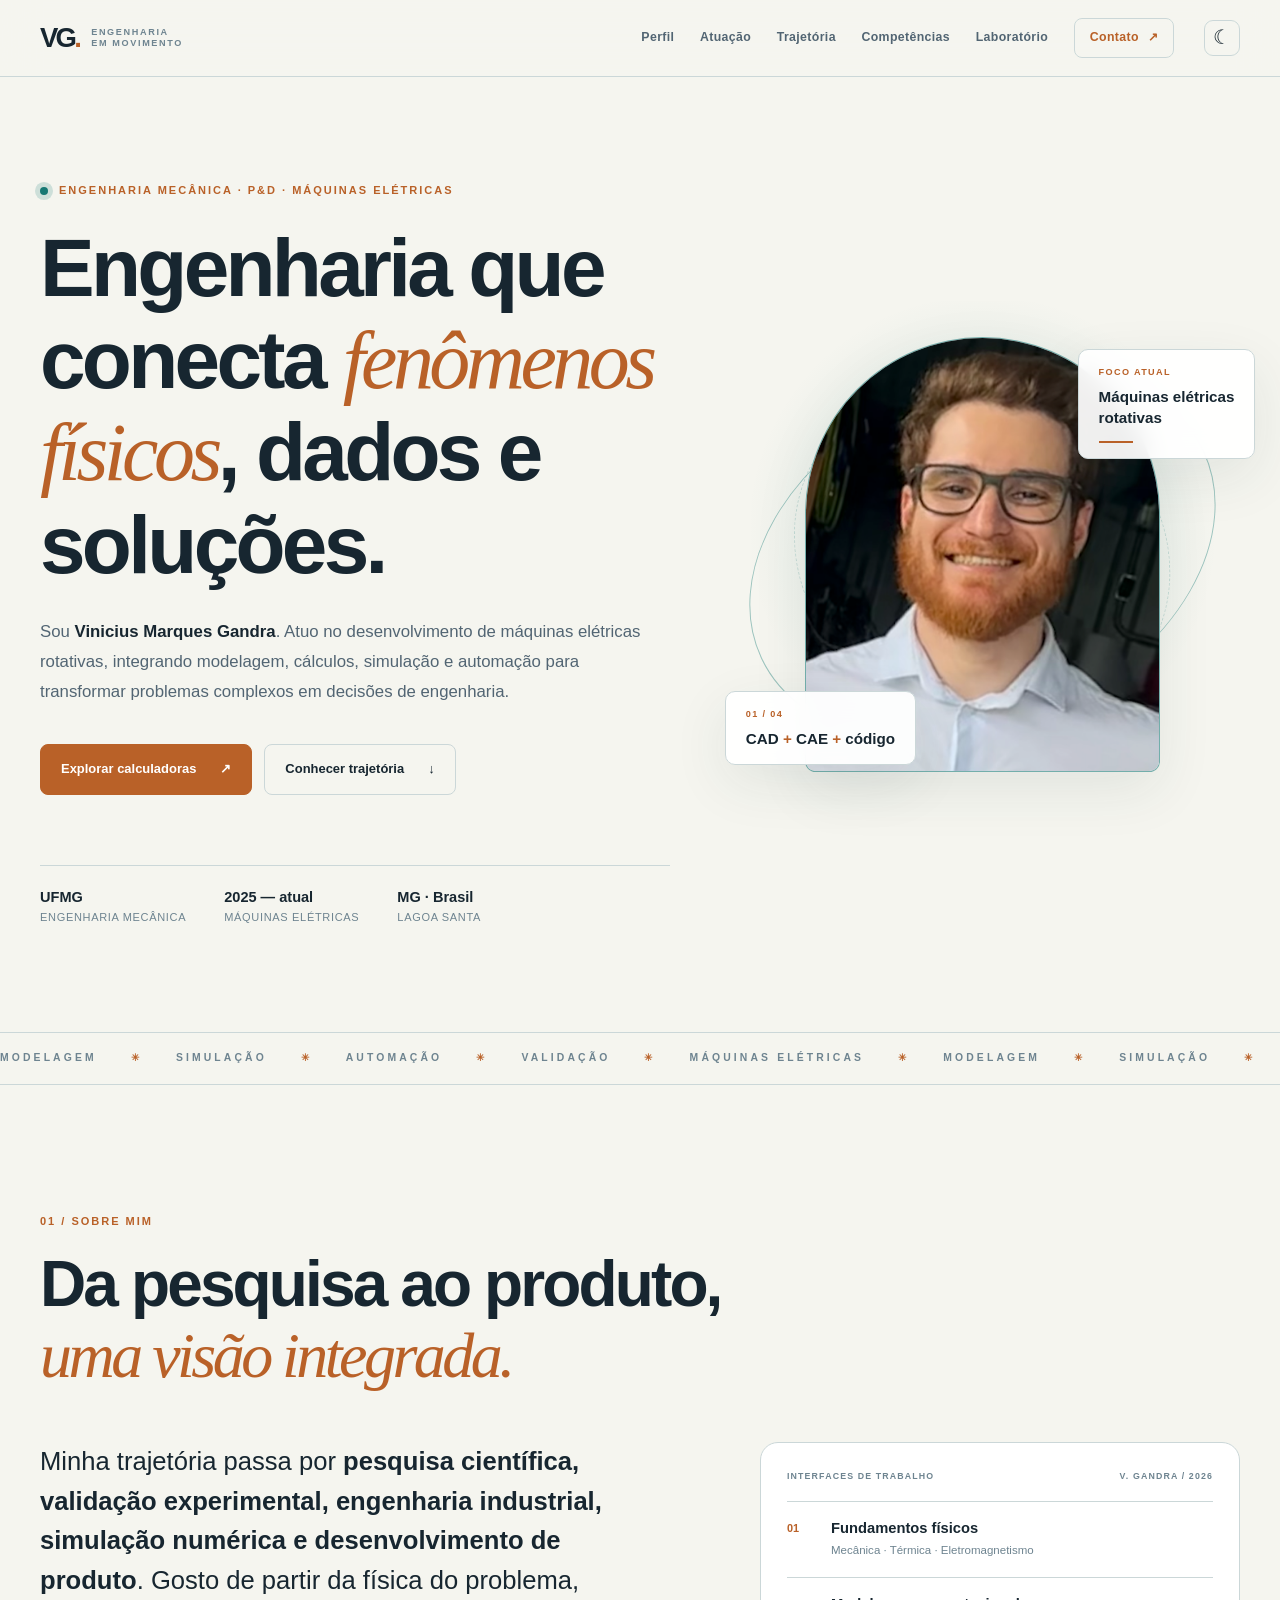
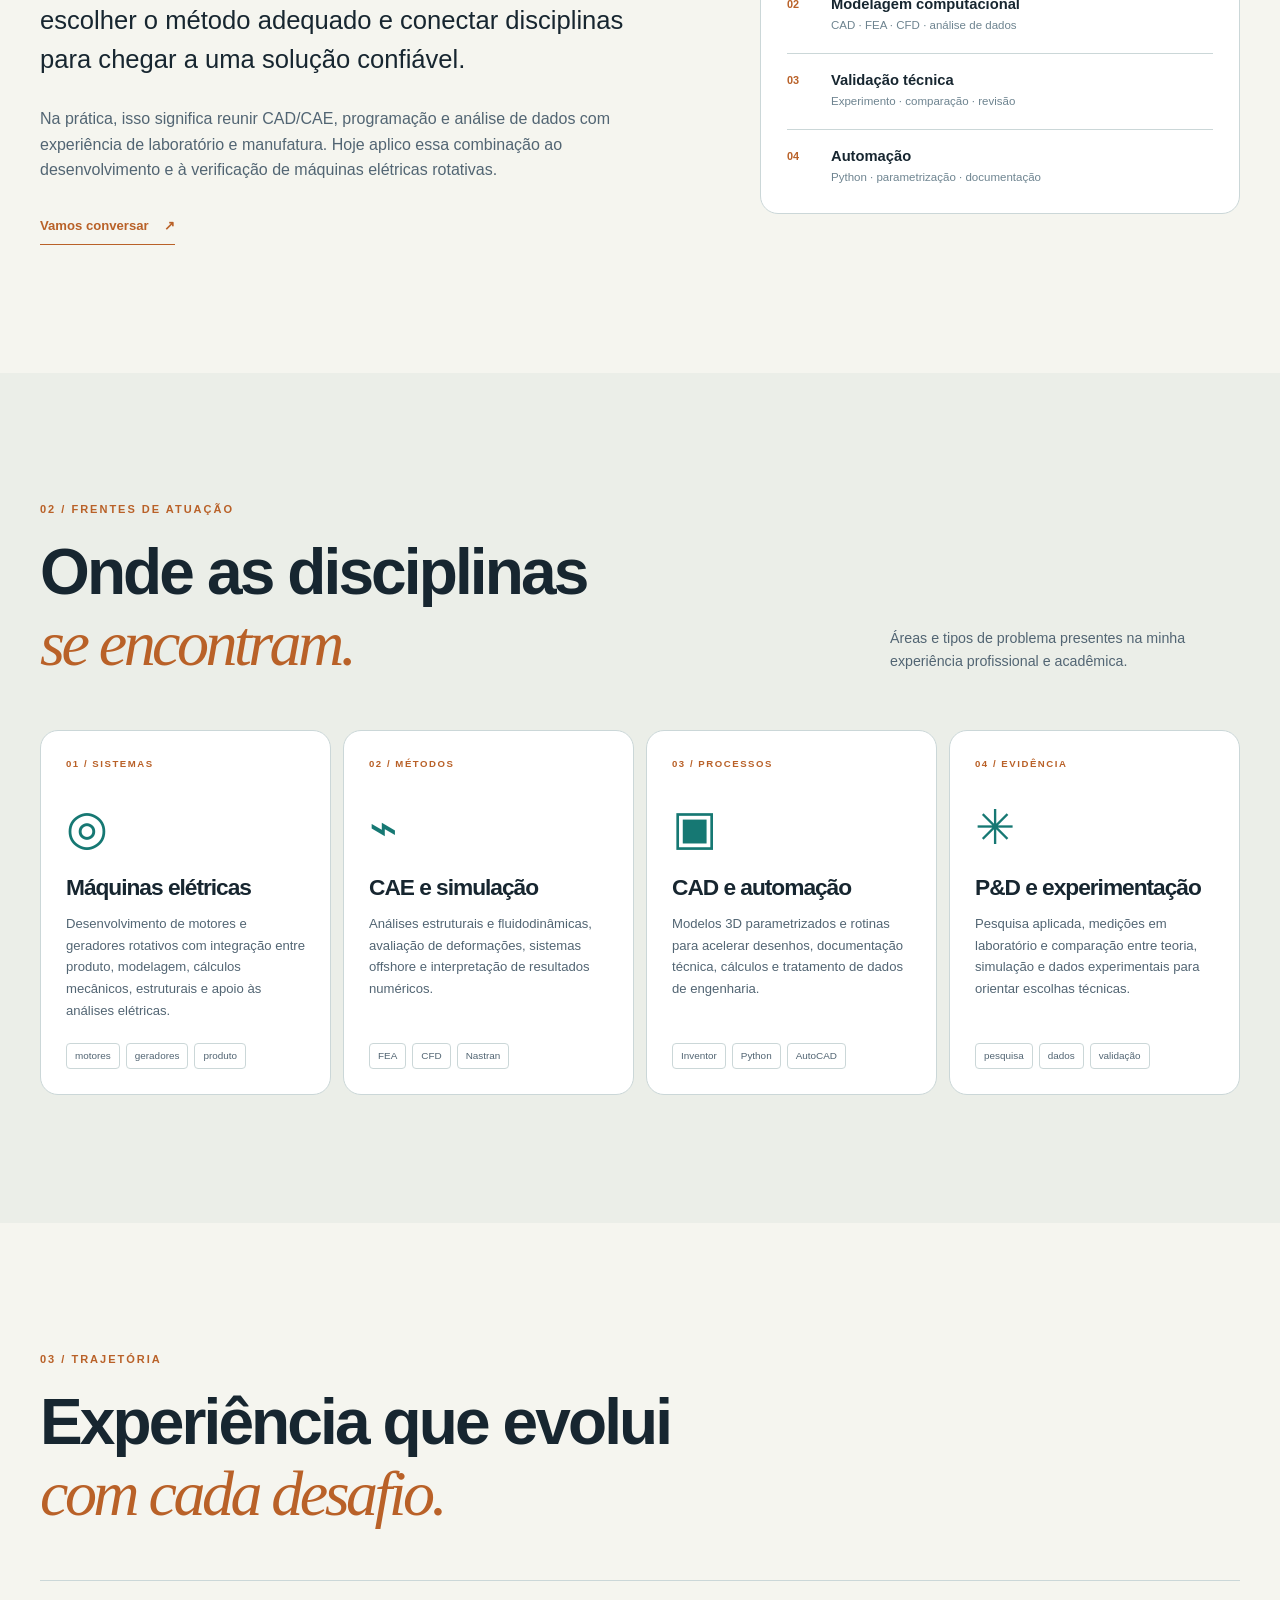
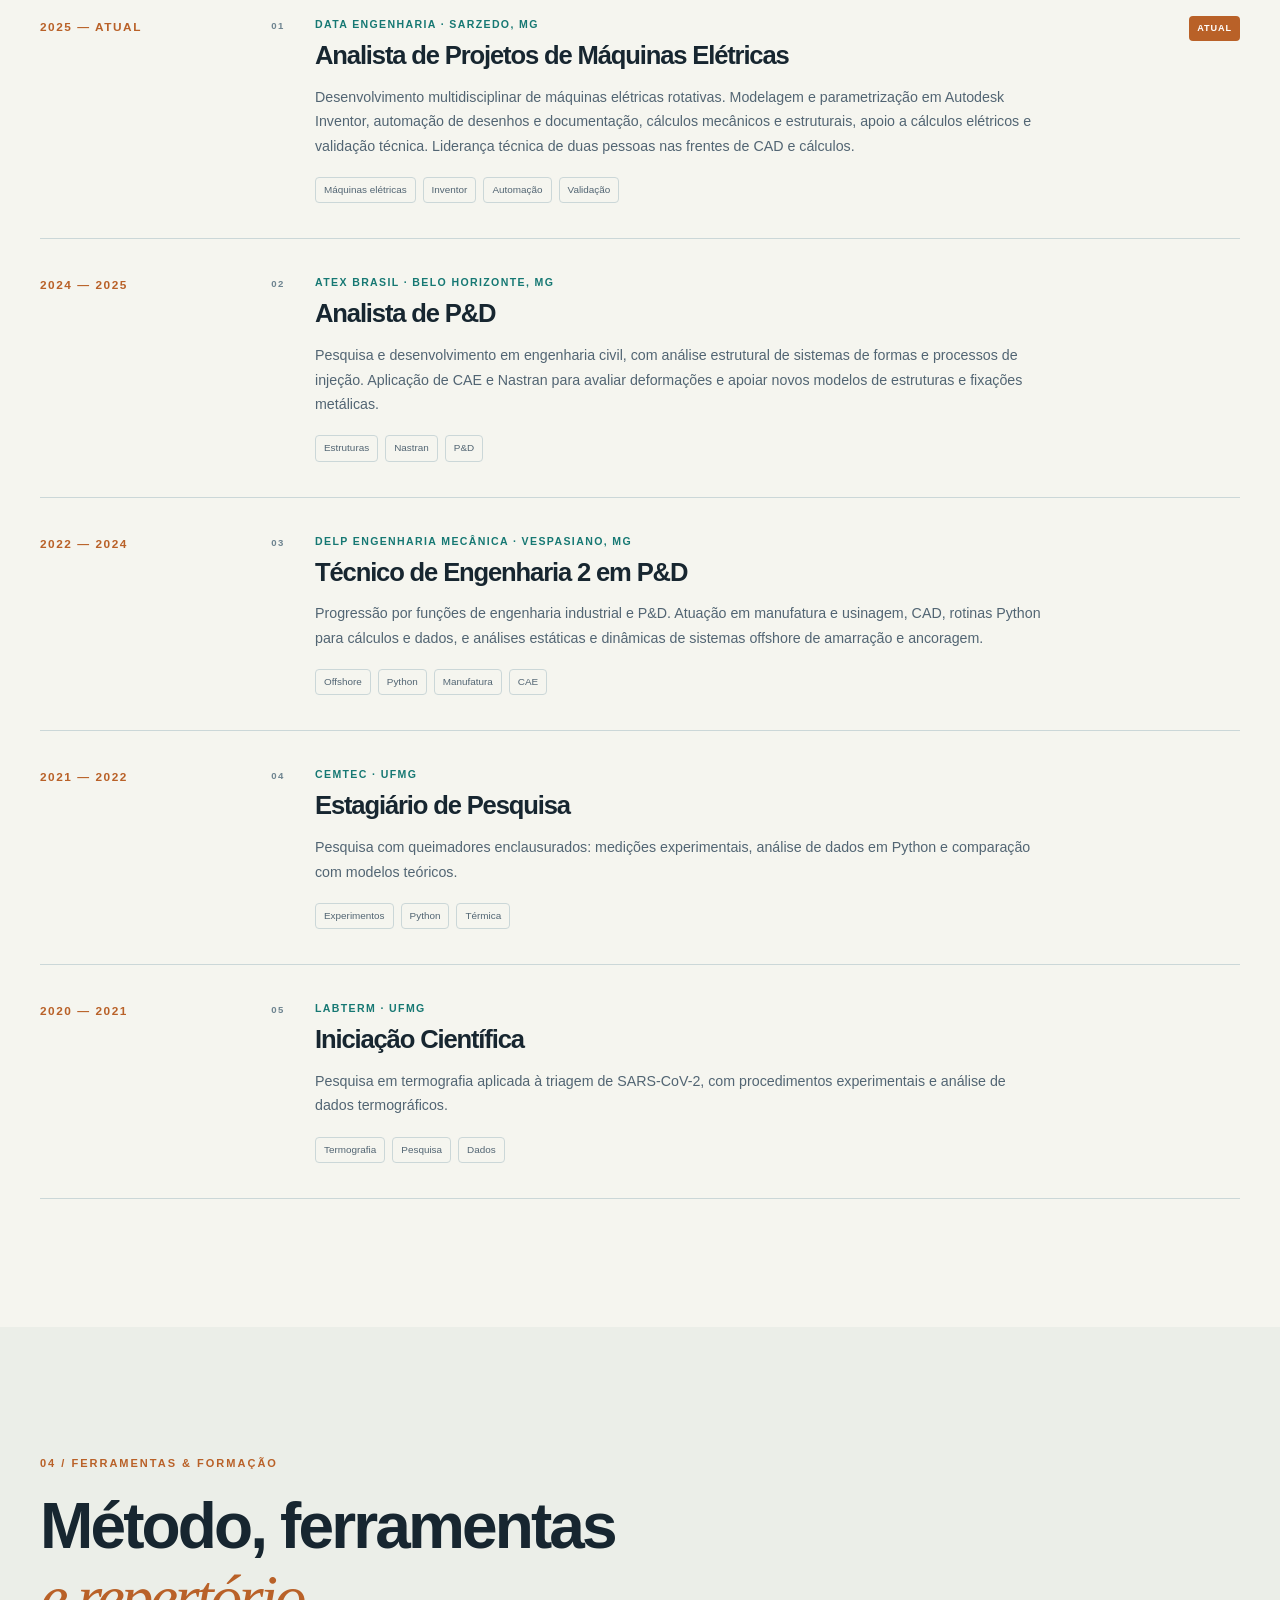
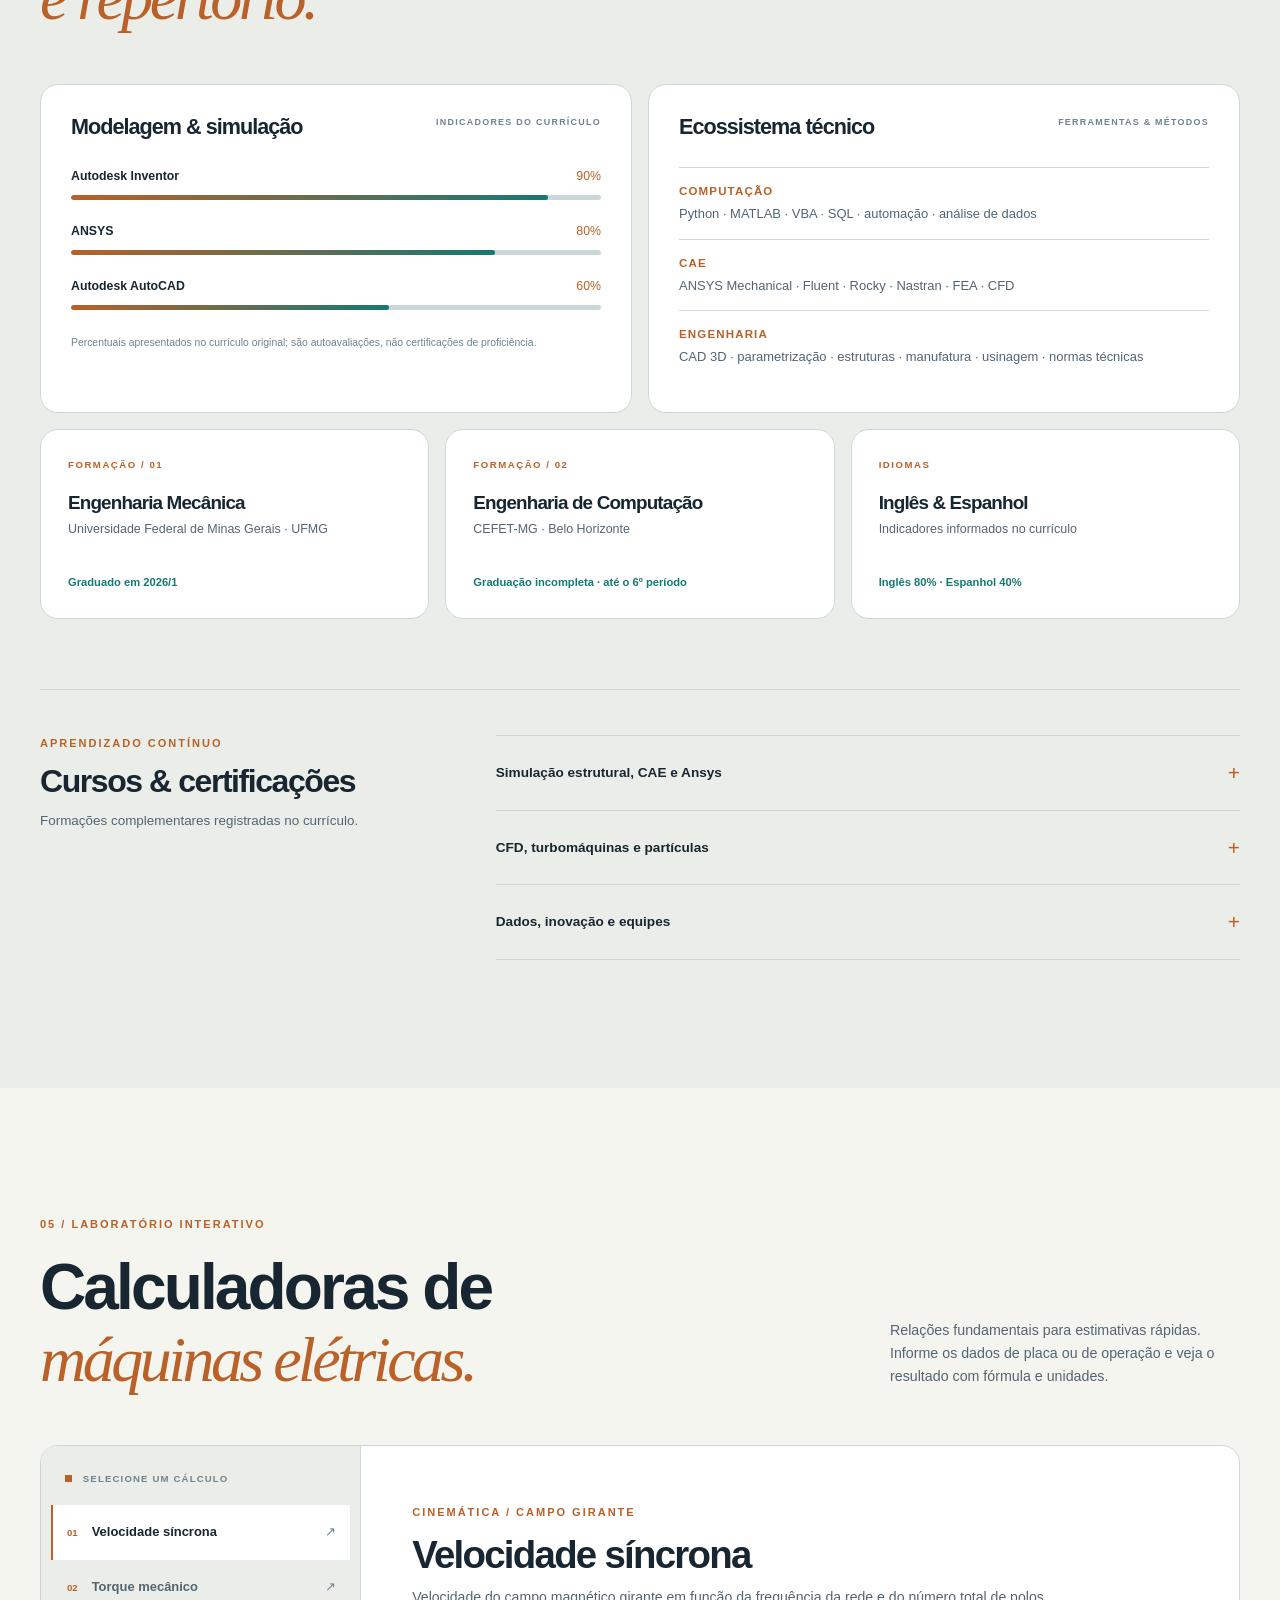
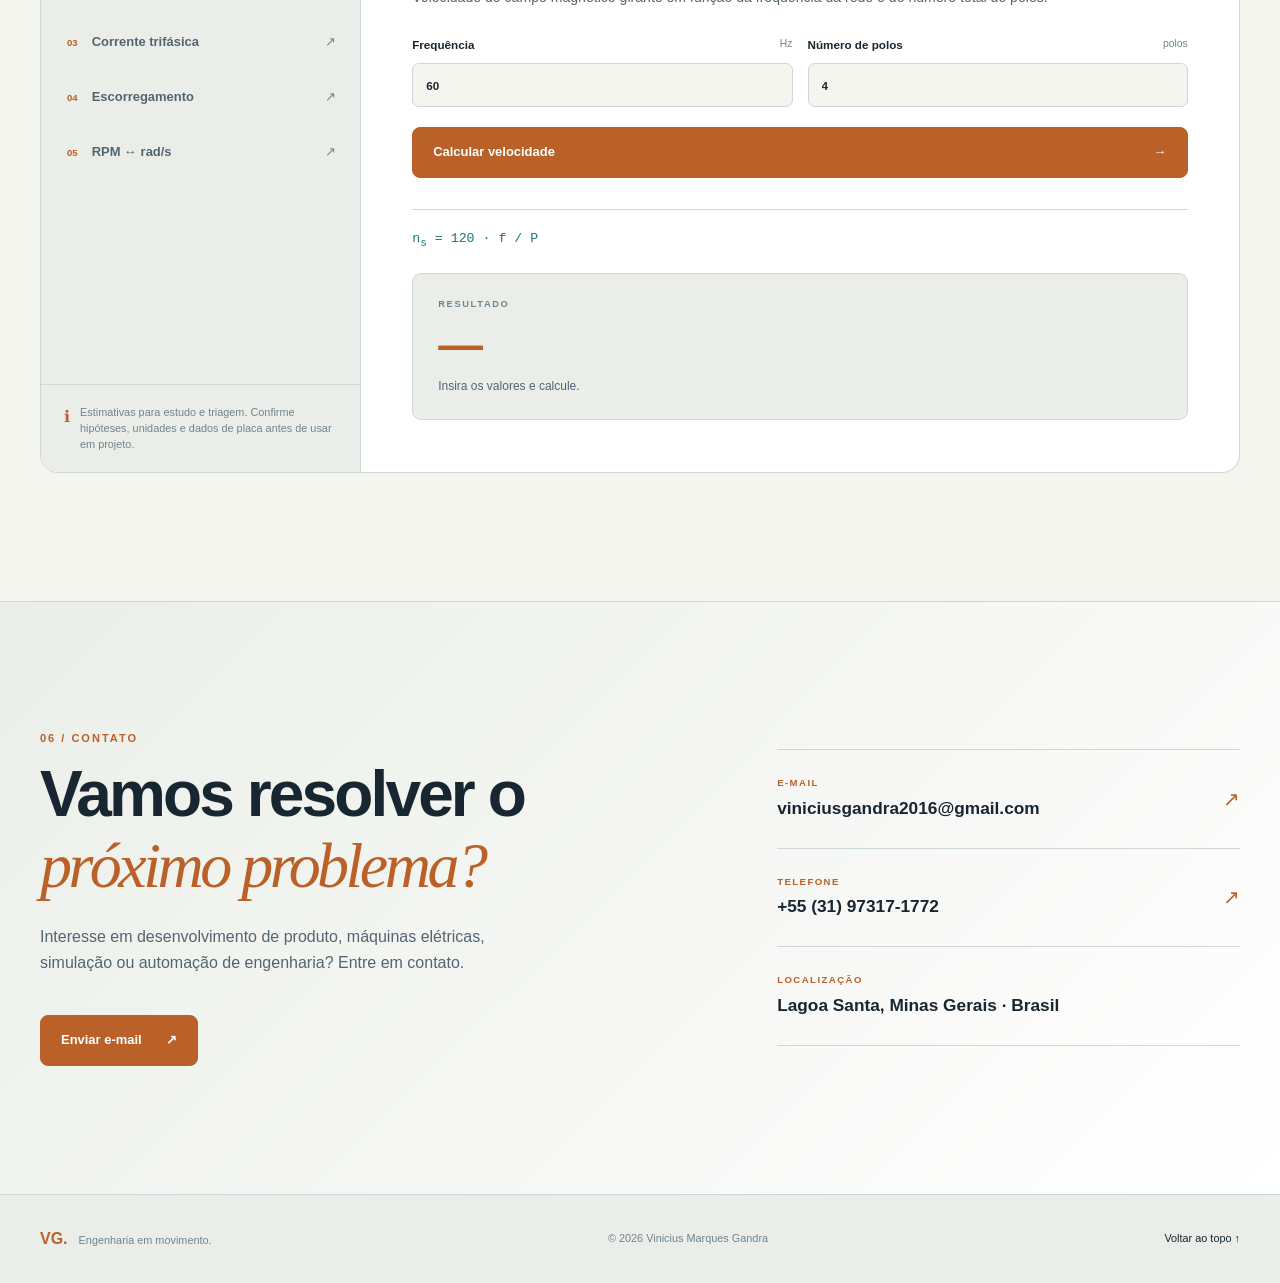
==== index.html @ 613f293b "Add files via upload" ====
<!doctype html>
<html lang="pt-BR" data-theme="dark">
<head>
  <meta charset="utf-8">
  <meta name="viewport" content="width=device-width, initial-scale=1">
  <meta name="theme-color" content="#0a1420">
  <meta name="description" content="Portfólio de Vinicius Marques Gandra: engenharia mecânica, máquinas elétricas, simulação, CAD e automação de engenharia.">
  <title>Vinicius Marques Gandra | Engenharia & Máquinas Elétricas</title>
  <link rel="icon" href="data:image/svg+xml,%3Csvg xmlns='http://www.w3.org/2000/svg' viewBox='0 0 64 64'%3E%3Crect width='64' height='64' rx='16' fill='%230a1420'/%3E%3Cpath d='M12 16 32 50 52 16' fill='none' stroke='%23f4ad63' stroke-width='6' stroke-linecap='round'/%3E%3C/svg%3E">
  <link rel="stylesheet" href="./style.css">
  <script src="./script.js" defer></script>
</head>
<body>
  <a class="skip-link" href="#conteudo">Pular para o conteúdo</a>
  <div class="top-progress" id="top-progress" aria-hidden="true"></div>
  <header class="site-header" id="inicio">
    <nav class="nav shell" aria-label="Navegação principal">
      <a class="brand" href="#inicio" aria-label="Vinicius Gandra, voltar ao início"><span class="brand-mark">VG<span>.</span></span><span class="brand-caption">ENGENHARIA<br>EM MOVIMENTO</span></a>
      <button class="menu-toggle icon-button" id="menu-toggle" type="button" aria-expanded="false" aria-controls="nav-links" aria-label="Abrir menu"><span></span><span></span><span></span></button>
      <div class="nav-links" id="nav-links">
        <a href="#perfil">Perfil</a><a href="#atuacao">Atuação</a><a href="#experiencia">Trajetória</a><a href="#competencias">Competências</a><a href="#laboratorio">Laboratório</a>
        <a class="nav-contact" href="#contato">Contato <span aria-hidden="true">↗</span></a>
      </div>
      <button class="theme-toggle icon-button" id="theme-toggle" type="button" aria-label="Ativar tema claro" title="Alternar tema"><span class="theme-icon" aria-hidden="true">☼</span></button>
    </nav>
  </header>

  <main id="conteudo">
    <section class="hero shell section-pad" aria-labelledby="hero-title">
      <div class="hero-copy reveal">
        <div class="eyebrow"><span class="signal"></span> ENGENHARIA MECÂNICA · P&D · MÁQUINAS ELÉTRICAS</div>
        <h1 id="hero-title">Engenharia que conecta <em>fenômenos físicos</em>, dados e soluções.</h1>
        <p class="hero-lead">Sou <strong>Vinicius Marques Gandra</strong>. Atuo no desenvolvimento de máquinas elétricas rotativas, integrando modelagem, cálculos, simulação e automação para transformar problemas complexos em decisões de engenharia.</p>
        <div class="hero-actions"><a class="button button-primary" href="#laboratorio">Explorar calculadoras <span aria-hidden="true">↗</span></a><a class="button button-ghost" href="#experiencia">Conhecer trajetória <span aria-hidden="true">↓</span></a></div>
        <div class="hero-facts" aria-label="Informações principais"><span><strong>UFMG</strong>Engenharia Mecânica</span><span><strong>2025 — atual</strong>Máquinas elétricas</span><span><strong>MG · Brasil</strong>Lagoa Santa</span></div>
      </div>
      <div class="hero-visual reveal">
        <div class="orbit orbit-one"></div><div class="orbit orbit-two"></div>
        <div class="portrait-frame"><img src="./assets/gandra.png" alt="Retrato de Vinicius Marques Gandra" width="984" height="1060" fetchpriority="high"></div>
        <div class="hero-card hero-card-top"><span class="mini-label">FOCO ATUAL</span><strong>Máquinas elétricas<br>rotativas</strong><span class="mini-line"></span></div>
        <div class="hero-card hero-card-bottom"><span class="card-code">01 / 04</span><strong>CAD <span>+</span> CAE <span>+</span> código</strong></div>
      </div>
    </section>

    <div class="marquee-band" aria-hidden="true"><div>MODELAGEM <span>✳</span> SIMULAÇÃO <span>✳</span> AUTOMAÇÃO <span>✳</span> VALIDAÇÃO <span>✳</span> MÁQUINAS ELÉTRICAS <span>✳</span> MODELAGEM <span>✳</span> SIMULAÇÃO <span>✳</span> AUTOMAÇÃO <span>✳</span></div></div>

    <section class="section shell section-pad" id="perfil" aria-labelledby="perfil-title">
      <div class="section-heading reveal"><p class="kicker">01 / SOBRE MIM</p><h2 id="perfil-title">Da pesquisa ao produto,<br><em>uma visão integrada.</em></h2></div>
      <div class="profile-grid">
        <div class="profile-main reveal"><p class="large-copy">Minha trajetória passa por <strong>pesquisa científica, validação experimental, engenharia industrial, simulação numérica e desenvolvimento de produto</strong>. Gosto de partir da física do problema, escolher o método adequado e conectar disciplinas para chegar a uma solução confiável.</p><p>Na prática, isso significa reunir CAD/CAE, programação e análise de dados com experiência de laboratório e manufatura. Hoje aplico essa combinação ao desenvolvimento e à verificação de máquinas elétricas rotativas.</p><a class="text-link" href="#contato">Vamos conversar <span aria-hidden="true">↗</span></a></div>
        <aside class="profile-aside reveal" aria-label="Eixos de atuação"><div class="aside-top"><span>INTERFACES DE TRABALHO</span><span>V. GANDRA / 2026</span></div><div class="axis-list"><div><span>01</span><strong>Fundamentos físicos</strong><small>Mecânica · Térmica · Eletromagnetismo</small></div><div><span>02</span><strong>Modelagem computacional</strong><small>CAD · FEA · CFD · análise de dados</small></div><div><span>03</span><strong>Validação técnica</strong><small>Experimento · comparação · revisão</small></div><div><span>04</span><strong>Automação</strong><small>Python · parametrização · documentação</small></div></div></aside>
      </div>
    </section>

    <section class="section section-alt section-pad" id="atuacao" aria-labelledby="atuacao-title"><div class="shell">
      <div class="section-heading row-heading reveal"><div><p class="kicker">02 / FRENTES DE ATUAÇÃO</p><h2 id="atuacao-title">Onde as disciplinas<br><em>se encontram.</em></h2></div><p>Áreas e tipos de problema presentes na minha experiência profissional e acadêmica.</p></div>
      <div class="area-grid">
        <article class="area-card reveal"><span class="area-index">01 / SISTEMAS</span><div class="area-symbol" aria-hidden="true">◎</div><h3>Máquinas elétricas</h3><p>Desenvolvimento de motores e geradores rotativos com integração entre produto, modelagem, cálculos mecânicos, estruturais e apoio às análises elétricas.</p><div class="tag-row"><span>motores</span><span>geradores</span><span>produto</span></div></article>
        <article class="area-card reveal"><span class="area-index">02 / MÉTODOS</span><div class="area-symbol" aria-hidden="true">⌁</div><h3>CAE e simulação</h3><p>Análises estruturais e fluidodinâmicas, avaliação de deformações, sistemas offshore e interpretação de resultados numéricos.</p><div class="tag-row"><span>FEA</span><span>CFD</span><span>Nastran</span></div></article>
        <article class="area-card reveal"><span class="area-index">03 / PROCESSOS</span><div class="area-symbol" aria-hidden="true">▣</div><h3>CAD e automação</h3><p>Modelos 3D parametrizados e rotinas para acelerar desenhos, documentação técnica, cálculos e tratamento de dados de engenharia.</p><div class="tag-row"><span>Inventor</span><span>Python</span><span>AutoCAD</span></div></article>
        <article class="area-card reveal"><span class="area-index">04 / EVIDÊNCIA</span><div class="area-symbol" aria-hidden="true">✳</div><h3>P&D e experimentação</h3><p>Pesquisa aplicada, medições em laboratório e comparação entre teoria, simulação e dados experimentais para orientar escolhas técnicas.</p><div class="tag-row"><span>pesquisa</span><span>dados</span><span>validação</span></div></article>
      </div>
    </div></section>

    <section class="section shell section-pad" id="experiencia" aria-labelledby="experiencia-title">
      <div class="section-heading reveal"><p class="kicker">03 / TRAJETÓRIA</p><h2 id="experiencia-title">Experiência que evolui<br><em>com cada desafio.</em></h2></div>
      <div class="timeline">
        <article class="timeline-item reveal"><div class="timeline-date">2025 — ATUAL<span>01</span></div><div class="timeline-content"><div class="timeline-top"><div><p class="company">DATA ENGENHARIA · SARZEDO, MG</p><h3>Analista de Projetos de Máquinas Elétricas</h3></div><span class="current-badge">ATUAL</span></div><p>Desenvolvimento multidisciplinar de máquinas elétricas rotativas. Modelagem e parametrização em Autodesk Inventor, automação de desenhos e documentação, cálculos mecânicos e estruturais, apoio a cálculos elétricos e validação técnica. Liderança técnica de duas pessoas nas frentes de CAD e cálculos.</p><div class="timeline-tags"><span>Máquinas elétricas</span><span>Inventor</span><span>Automação</span><span>Validação</span></div></div></article>
        <article class="timeline-item reveal"><div class="timeline-date">2024 — 2025<span>02</span></div><div class="timeline-content"><p class="company">ATEX BRASIL · BELO HORIZONTE, MG</p><h3>Analista de P&D</h3><p>Pesquisa e desenvolvimento em engenharia civil, com análise estrutural de sistemas de formas e processos de injeção. Aplicação de CAE e Nastran para avaliar deformações e apoiar novos modelos de estruturas e fixações metálicas.</p><div class="timeline-tags"><span>Estruturas</span><span>Nastran</span><span>P&D</span></div></div></article>
        <article class="timeline-item reveal"><div class="timeline-date">2022 — 2024<span>03</span></div><div class="timeline-content"><p class="company">DELP ENGENHARIA MECÂNICA · VESPASIANO, MG</p><h3>Técnico de Engenharia 2 em P&D</h3><p>Progressão por funções de engenharia industrial e P&D. Atuação em manufatura e usinagem, CAD, rotinas Python para cálculos e dados, e análises estáticas e dinâmicas de sistemas offshore de amarração e ancoragem.</p><div class="timeline-tags"><span>Offshore</span><span>Python</span><span>Manufatura</span><span>CAE</span></div></div></article>
        <article class="timeline-item reveal"><div class="timeline-date">2021 — 2022<span>04</span></div><div class="timeline-content"><p class="company">CEMTEC · UFMG</p><h3>Estagiário de Pesquisa</h3><p>Pesquisa com queimadores enclausurados: medições experimentais, análise de dados em Python e comparação com modelos teóricos.</p><div class="timeline-tags"><span>Experimentos</span><span>Python</span><span>Térmica</span></div></div></article>
        <article class="timeline-item reveal"><div class="timeline-date">2020 — 2021<span>05</span></div><div class="timeline-content"><p class="company">LABTERM · UFMG</p><h3>Iniciação Científica</h3><p>Pesquisa em termografia aplicada à triagem de SARS-CoV-2, com procedimentos experimentais e análise de dados termográficos.</p><div class="timeline-tags"><span>Termografia</span><span>Pesquisa</span><span>Dados</span></div></div></article>
      </div>
    </section>

    <section class="section section-alt section-pad" id="competencias" aria-labelledby="competencias-title"><div class="shell">
      <div class="section-heading reveal"><p class="kicker">04 / FERRAMENTAS & FORMAÇÃO</p><h2 id="competencias-title">Método, ferramentas<br><em>e repertório.</em></h2></div>
      <div class="skills-layout">
        <div class="skills-panel reveal"><div class="panel-head"><h3>Modelagem & simulação</h3><span>INDICADORES DO CURRÍCULO</span></div><div class="skill-meter"><div><strong>Autodesk Inventor</strong><span>90%</span></div><div class="meter"><i style="--level:90%"></i></div></div><div class="skill-meter"><div><strong>ANSYS</strong><span>80%</span></div><div class="meter"><i style="--level:80%"></i></div></div><div class="skill-meter"><div><strong>Autodesk AutoCAD</strong><span>60%</span></div><div class="meter"><i style="--level:60%"></i></div></div><p class="meter-note">Percentuais apresentados no currículo original; são autoavaliações, não certificações de proficiência.</p></div>
        <div class="stack-panel reveal"><div class="panel-head"><h3>Ecossistema técnico</h3><span>FERRAMENTAS & MÉTODOS</span></div><div class="stack-groups"><div><h4>Computação</h4><p>Python · MATLAB · VBA · SQL · automação · análise de dados</p></div><div><h4>CAE</h4><p>ANSYS Mechanical · Fluent · Rocky · Nastran · FEA · CFD</p></div><div><h4>Engenharia</h4><p>CAD 3D · parametrização · estruturas · manufatura · usinagem · normas técnicas</p></div></div></div>
      </div>
      <div class="education-grid">
        <article class="info-card reveal"><span class="card-label">FORMAÇÃO / 01</span><h3>Engenharia Mecânica</h3><p>Universidade Federal de Minas Gerais · UFMG</p><strong>Graduado em 2026/1</strong></article>
        <article class="info-card reveal"><span class="card-label">FORMAÇÃO / 02</span><h3>Engenharia de Computação</h3><p>CEFET-MG · Belo Horizonte</p><strong>Graduação incompleta · até o 6º período</strong></article>
        <article class="info-card reveal"><span class="card-label">IDIOMAS</span><h3>Inglês & Espanhol</h3><p>Indicadores informados no currículo</p><strong>Inglês 80% · Espanhol 40%</strong></article>
      </div>
      <div class="certifications reveal"><div class="cert-intro"><p class="kicker">APRENDIZADO CONTÍNUO</p><h3>Cursos & certificações</h3><p>Formações complementares registradas no currículo.</p></div><div class="cert-list"><details><summary>Simulação estrutural, CAE e Ansys <span aria-hidden="true">+</span></summary><ul><li>Introdução ao Código ASME VIII Div. 2 utilizando Ansys Workbench</li><li>Análise de vasos de pressão e longevidade de componentes</li><li>Análise não linear com Ansys</li><li>Simulação estrutural (FEA) e Fundamentos de CAE</li></ul></details><details><summary>CFD, turbomáquinas e partículas <span aria-hidden="true">+</span></summary><ul><li>Modelagem Computacional de Turbomáquinas com Ansys CFD</li><li>Simulação Fluidodinâmica (CFD) utilizando Ansys</li><li>Introdução à Simulação de Dinâmica de Partículas com Ansys Rocky</li></ul></details><details><summary>Dados, inovação e equipes <span aria-hidden="true">+</span></summary><ul><li>Introdução ao SQL com MySQL</li><li>Inovação em Engenharia</li><li>O Grande Encontro 2022 — Equipes de alta performance</li></ul></details></div></div>
    </div></section>

    <section class="section shell section-pad" id="laboratorio" aria-labelledby="laboratorio-title">
      <div class="section-heading row-heading reveal"><div><p class="kicker">05 / LABORATÓRIO INTERATIVO</p><h2 id="laboratorio-title">Calculadoras de<br><em>máquinas elétricas.</em></h2></div><p>Relações fundamentais para estimativas rápidas. Informe os dados de placa ou de operação e veja o resultado com fórmula e unidades.</p></div>
      <div class="calc-shell reveal">
        <div class="calc-sidebar"><div class="calc-sidebar-top"><span class="tiny-square" aria-hidden="true"></span> SELECIONE UM CÁLCULO</div><div class="calc-tabs" role="tablist" aria-label="Tipos de cálculo"><button type="button" class="calc-tab is-active" role="tab" id="tab-synchronous" aria-selected="true" aria-controls="panel-synchronous" data-calc="synchronous"><span>01</span>Velocidade síncrona <b>↗</b></button><button type="button" class="calc-tab" role="tab" id="tab-torque" aria-selected="false" aria-controls="panel-torque" tabindex="-1" data-calc="torque"><span>02</span>Torque mecânico <b>↗</b></button><button type="button" class="calc-tab" role="tab" id="tab-current" aria-selected="false" aria-controls="panel-current" tabindex="-1" data-calc="current"><span>03</span>Corrente trifásica <b>↗</b></button><button type="button" class="calc-tab" role="tab" id="tab-slip" aria-selected="false" aria-controls="panel-slip" tabindex="-1" data-calc="slip"><span>04</span>Escorregamento <b>↗</b></button><button type="button" class="calc-tab" role="tab" id="tab-conversion" aria-selected="false" aria-controls="panel-conversion" tabindex="-1" data-calc="conversion"><span>05</span>RPM ↔ rad/s <b>↗</b></button></div><div class="calc-note"><span>ℹ</span><p>Estimativas para estudo e triagem. Confirme hipóteses, unidades e dados de placa antes de usar em projeto.</p></div></div>
        <div class="calc-content">
          <section class="calc-panel" role="tabpanel" id="panel-synchronous" aria-labelledby="tab-synchronous"><div class="calc-head"><span class="calc-category">CINEMÁTICA / CAMPO GIRANTE</span><h3>Velocidade síncrona</h3><p>Velocidade do campo magnético girante em função da frequência da rede e do número total de polos.</p></div><form class="calc-form" data-calc-form="synchronous" novalidate><div class="field-grid"><label>Frequência <span>Hz</span><input name="frequency" type="text" inputmode="decimal" value="60" autocomplete="off" data-label="Frequência"></label><label>Número de polos <span>polos</span><input name="poles" type="text" inputmode="numeric" value="4" autocomplete="off" data-label="Número de polos"></label></div><button class="button button-primary calc-submit" type="submit">Calcular velocidade <span aria-hidden="true">→</span></button></form><div class="formula">n<sub>s</sub> = 120 · f / P</div><div class="calc-result" aria-live="polite"><span>RESULTADO</span><strong>—</strong><p>Insira os valores e calcule.</p></div></section>
          <section class="calc-panel" role="tabpanel" id="panel-torque" aria-labelledby="tab-torque" hidden><div class="calc-head"><span class="calc-category">POTÊNCIA / ROTAÇÃO</span><h3>Torque mecânico</h3><p>Torque no eixo calculado a partir da potência mecânica e da rotação.</p></div><form class="calc-form" data-calc-form="torque" novalidate><div class="field-grid"><label>Potência mecânica <span>kW</span><input name="power" type="text" inputmode="decimal" value="7,5" autocomplete="off" data-label="Potência mecânica"></label><label>Rotação <span>rpm</span><input name="rpm" type="text" inputmode="decimal" value="1750" autocomplete="off" data-label="Rotação"></label></div><button class="button button-primary calc-submit" type="submit">Calcular torque <span aria-hidden="true">→</span></button></form><div class="formula">T = 9550 · P / n</div><div class="calc-result" aria-live="polite"><span>RESULTADO</span><strong>—</strong><p>Insira os valores e calcule.</p></div></section>
          <section class="calc-panel" role="tabpanel" id="panel-current" aria-labelledby="tab-current" hidden><div class="calc-head"><span class="calc-category">SISTEMA TRIFÁSICO / ESTIMATIVA</span><h3>Corrente trifásica</h3><p>Corrente de linha aproximada para motor trifásico, usando potência mecânica de saída, tensão entre fases, fator de potência e rendimento.</p></div><form class="calc-form" data-calc-form="current" novalidate><div class="field-grid"><label>Potência de saída <span>kW</span><input name="power" type="text" inputmode="decimal" value="7,5" autocomplete="off" data-label="Potência de saída"></label><label>Tensão de linha <span>V</span><input name="voltage" type="text" inputmode="decimal" value="380" autocomplete="off" data-label="Tensão de linha"></label><label>Fator de potência <span>0–1</span><input name="powerFactor" type="text" inputmode="decimal" value="0,85" autocomplete="off" data-label="Fator de potência"></label><label>Rendimento <span>0–1</span><input name="efficiency" type="text" inputmode="decimal" value="0,90" autocomplete="off" data-label="Rendimento"></label></div><button class="button button-primary calc-submit" type="submit">Calcular corrente <span aria-hidden="true">→</span></button></form><div class="formula">I ≈ 1000 · P<sub>out</sub> / (√3 · V<sub>L</sub> · cos φ · η)</div><div class="calc-result" aria-live="polite"><span>RESULTADO</span><strong>—</strong><p>Não considera corrente de partida nem harmônicas.</p></div></section>
          <section class="calc-panel" role="tabpanel" id="panel-slip" aria-labelledby="tab-slip" hidden><div class="calc-head"><span class="calc-category">MOTOR DE INDUÇÃO</span><h3>Escorregamento</h3><p>Diferença relativa entre a velocidade síncrona e a velocidade do rotor em regime motor.</p></div><form class="calc-form" data-calc-form="slip" novalidate><div class="field-grid"><label>Velocidade síncrona <span>rpm</span><input name="syncRpm" type="text" inputmode="decimal" value="1800" autocomplete="off" data-label="Velocidade síncrona"></label><label>Velocidade do rotor <span>rpm</span><input name="rotorRpm" type="text" inputmode="decimal" value="1750" autocomplete="off" data-label="Velocidade do rotor"></label></div><button class="button button-primary calc-submit" type="submit">Calcular escorregamento <span aria-hidden="true">→</span></button></form><div class="formula">s = (n<sub>s</sub> − n) / n<sub>s</sub> · 100%</div><div class="calc-result" aria-live="polite"><span>RESULTADO</span><strong>—</strong><p>Para operação como motor, 0 ≤ n ≤ n<sub>s</sub>.</p></div></section>
          <section class="calc-panel" role="tabpanel" id="panel-conversion" aria-labelledby="tab-conversion" hidden><div class="calc-head"><span class="calc-category">CONVERSÃO DE UNIDADES</span><h3>RPM ↔ rad/s</h3><p>Converta rotação em velocidade angular, ou faça o caminho inverso.</p></div><form class="calc-form" data-calc-form="conversion" novalidate><div class="field-grid"><label>Direção <span>unidades</span><select name="direction" aria-label="Direção da conversão"><option value="rpm-to-rad">rpm → rad/s</option><option value="rad-to-rpm">rad/s → rpm</option></select></label><label>Valor <span id="conversion-unit">rpm</span><input name="value" type="text" inputmode="decimal" value="1800" autocomplete="off" data-label="Valor"></label></div><button class="button button-primary calc-submit" type="submit">Converter <span aria-hidden="true">→</span></button></form><div class="formula">ω = 2π · n / 60 <span class="formula-sep">|</span> n = 60 · ω / 2π</div><div class="calc-result" aria-live="polite"><span>RESULTADO</span><strong>—</strong><p>Insira o valor e converta.</p></div></section>
        </div>
      </div>
    </section>

    <section class="section contact-section section-pad" id="contato" aria-labelledby="contato-title"><div class="shell contact-grid"><div class="reveal"><p class="kicker">06 / CONTATO</p><h2 id="contato-title">Vamos resolver o<br><em>próximo problema?</em></h2><p>Interesse em desenvolvimento de produto, máquinas elétricas, simulação ou automação de engenharia? Entre em contato.</p><a class="button button-primary" href="mailto:viniciusgandra2016@gmail.com">Enviar e-mail <span aria-hidden="true">↗</span></a></div><div class="contact-details reveal"><a href="mailto:viniciusgandra2016@gmail.com"><span>E-MAIL</span><strong>viniciusgandra2016@gmail.com</strong><b aria-hidden="true">↗</b></a><a href="tel:+5531973171772"><span>TELEFONE</span><strong>+55 (31) 97317-1772</strong><b aria-hidden="true">↗</b></a><div><span>LOCALIZAÇÃO</span><strong>Lagoa Santa, Minas Gerais · Brasil</strong></div></div></div></section>
  </main>
  <footer class="site-footer"><div class="shell"><span><strong>VG.</strong> Engenharia em movimento.</span><span>© <span id="year">2026</span> Vinicius Marques Gandra</span><a href="#inicio">Voltar ao topo ↑</a></div></footer>
</body>
</html>
---- style.css ----
:root{color-scheme:dark;--bg:#09131f;--bg-alt:#101d2a;--surface:#142330;--surface-2:#192a39;--text:#edf2f2;--muted:#a7b6bf;--dim:#728896;--line:#29404e;--accent:#f5ad69;--accent-2:#89d6d2;--accent-dark:#17202b;--shadow:0 20px 70px rgba(0,0,0,.22);--radius:18px;--max:1200px}
html[data-theme="light"]{color-scheme:light;--bg:#f5f5ef;--bg-alt:#ebeee8;--surface:#fff;--surface-2:#f8faf7;--text:#172630;--muted:#526573;--dim:#6e8490;--line:#cbd7d8;--accent:#b96128;--accent-2:#167873;--accent-dark:#fff;--shadow:0 18px 55px rgba(32,64,70,.09)}
*{box-sizing:border-box}html{scroll-behavior:smooth;scroll-padding-top:88px}body{margin:0;background:var(--bg);color:var(--text);font-family:Inter,ui-sans-serif,-apple-system,BlinkMacSystemFont,"Segoe UI",Arial,sans-serif;line-height:1.62;overflow-x:hidden;transition:background .3s,color .3s}button,input,select{font:inherit}button{cursor:pointer}a{color:inherit;text-decoration:none}img{display:block;max-width:100%}h1,h2,h3,h4,p{margin-top:0}h1,h2,h3{line-height:1.12;letter-spacing:-.045em}h1{font-size:clamp(3.25rem,6.4vw,6.7rem)}h2{font-size:clamp(2.7rem,5vw,5.3rem)}h3{font-size:clamp(1.4rem,2vw,2rem)}em{font-family:Georgia,"Times New Roman",serif;font-weight:400;color:var(--accent);letter-spacing:-.055em}strong{font-weight:700}::selection{background:var(--accent);color:var(--bg)}:focus-visible{outline:2px solid var(--accent);outline-offset:4px}.shell{width:min(calc(100% - 64px),var(--max));margin-inline:auto}.section-pad{padding-block:clamp(82px,10vw,150px)}.section-alt{background:var(--bg-alt)}.skip-link{position:fixed;z-index:200;top:-70px;left:16px;background:var(--accent);color:var(--accent-dark);padding:12px 18px;border-radius:8px}.skip-link:focus{top:12px}.top-progress{height:2px;width:0;background:var(--accent);position:fixed;top:0;left:0;z-index:120}
.site-header{position:sticky;top:0;z-index:100;background:color-mix(in srgb,var(--bg) 88%,transparent);border-bottom:1px solid var(--line);backdrop-filter:blur(18px)}.nav{min-height:76px;display:flex;align-items:center;gap:30px}.brand{display:flex;align-items:center;gap:12px;flex:none}.brand-mark{font-size:1.72rem;font-weight:900;letter-spacing:-.1em;line-height:1}.brand-mark span{color:var(--accent)}.brand-caption{font-size:.57rem;line-height:1.25;letter-spacing:.18em;font-weight:800;color:var(--dim)}.nav-links{display:flex;align-items:center;gap:clamp(15px,2vw,28px);margin-left:auto}.nav-links>a{font-size:.77rem;letter-spacing:.03em;color:var(--muted);font-weight:650;transition:color .2s}.nav-links>a:hover,.nav-links>a.is-active{color:var(--accent)}.nav-links .nav-contact{color:var(--text);padding:9px 15px;border:1px solid var(--line);border-radius:8px}.nav-contact span{color:var(--accent);margin-left:5px}.icon-button{display:grid;place-items:center;color:var(--text);background:transparent;border:1px solid var(--line);border-radius:9px;flex:none}.theme-toggle{width:36px;height:36px;font-size:1.23rem}.theme-toggle:hover,.menu-toggle:hover{border-color:var(--accent)}.menu-toggle{display:none;width:38px;height:36px;padding:9px}.menu-toggle span{display:block;width:18px;height:2px;background:var(--text);margin:2px auto}
.hero{display:grid;grid-template-columns:1.1fr .9fr;align-items:center;gap:55px;min-height:690px;padding-top:105px;padding-bottom:105px}.eyebrow,.kicker,.calc-category{color:var(--accent);font-size:.69rem;font-weight:800;letter-spacing:.18em}.eyebrow{display:flex;align-items:center;gap:11px}.signal{width:8px;height:8px;display:inline-block;background:var(--accent-2);border-radius:50%;box-shadow:0 0 0 5px color-mix(in srgb,var(--accent-2) 18%,transparent)}.hero h1{max-width:720px;margin:22px 0 26px}.hero-lead{max-width:620px;color:var(--muted);font-size:1.05rem;line-height:1.8}.hero-lead strong{color:var(--text)}.hero-actions{display:flex;gap:12px;flex-wrap:wrap;margin-top:36px}.button{display:inline-flex;align-items:center;justify-content:space-between;gap:24px;border-radius:8px;padding:14px 20px;min-height:48px;font-size:.81rem;font-weight:800;border:1px solid var(--line);transition:transform .2s,background .2s,border-color .2s}.button:hover{transform:translateY(-2px)}.button-primary{background:var(--accent);border-color:var(--accent);color:var(--accent-dark)}.button-primary:hover{background:color-mix(in srgb,var(--accent) 85%,white)}.button-ghost{color:var(--text);background:transparent}.button-ghost:hover{border-color:var(--accent)}.hero-facts{display:flex;gap:38px;margin-top:70px;padding-top:20px;border-top:1px solid var(--line)}.hero-facts span{display:flex;flex-direction:column;color:var(--dim);font-size:.69rem;letter-spacing:.06em;text-transform:uppercase}.hero-facts strong{color:var(--text);font-size:.91rem;letter-spacing:0;text-transform:none}.hero-visual{height:540px;position:relative;display:grid;place-items:center;isolation:isolate}.hero-visual:before{content:"";position:absolute;inset:3% 5%;background:radial-gradient(circle at 50% 45%,color-mix(in srgb,var(--accent-2) 17%,transparent),transparent 65%);z-index:-2}.orbit{position:absolute;border:1px solid color-mix(in srgb,var(--accent-2) 40%,transparent);border-radius:50%;z-index:-1}.orbit-one{width:95%;aspect-ratio:1;max-width:530px;transform:rotate(-25deg) scaleY(.7)}.orbit-two{width:75%;aspect-ratio:1;max-width:430px;transform:rotate(28deg) scaleY(.88);border-style:dashed;opacity:.5}.portrait-frame{width:min(73%,355px);height:435px;overflow:hidden;border-radius:200px 200px 12px 12px;border:1px solid color-mix(in srgb,var(--accent-2) 60%,transparent);background:var(--surface);box-shadow:var(--shadow)}.portrait-frame img{width:100%;height:100%;object-fit:cover;object-position:center 10%}.hero-card{position:absolute;display:flex;flex-direction:column;background:color-mix(in srgb,var(--surface) 93%,transparent);backdrop-filter:blur(12px);box-shadow:var(--shadow);border:1px solid var(--line);border-radius:10px;padding:15px 20px}.hero-card-top{top:12%;right:-3%;min-width:165px}.hero-card-bottom{bottom:11%;left:0}.hero-card strong{font-size:.95rem;line-height:1.35}.hero-card strong span{color:var(--accent)}.mini-label,.card-code{font-size:.57rem;color:var(--accent);letter-spacing:.15em;font-weight:800;margin-bottom:7px}.mini-line{height:2px;width:34px;background:var(--accent);margin-top:13px}.diagram-label{position:absolute;color:var(--accent-2);font-size:.7rem;letter-spacing:.1em}.diagram-label-a{top:8%;left:5%}.diagram-label-b{bottom:8%;right:4%}.marquee-band{overflow:hidden;border-top:1px solid var(--line);border-bottom:1px solid var(--line);color:var(--dim);font-size:.65rem;font-weight:800;letter-spacing:.3em;white-space:nowrap;padding:17px 0}.marquee-band div{width:max-content;animation:marquee 35s linear infinite}.marquee-band span{color:var(--accent);padding:0 28px}@keyframes marquee{to{transform:translateX(-38%)}}
.section-heading{margin-bottom:50px}.section-heading .kicker{margin-bottom:18px}.section-heading h2{margin-bottom:0}.row-heading{display:flex;align-items:end;justify-content:space-between;gap:40px}.row-heading>p{max-width:350px;margin:0 0 7px;color:var(--muted);font-size:.89rem}.profile-grid{display:grid;grid-template-columns:1fr .8fr;gap:10%;align-items:start}.profile-main .large-copy{font-size:clamp(1.2rem,2vw,1.65rem);line-height:1.55;color:var(--text)}.profile-main>p:not(.large-copy){color:var(--muted);max-width:600px}.text-link{color:var(--accent);font-size:.82rem;font-weight:800;display:inline-flex;gap:15px;margin-top:16px;padding-bottom:7px;border-bottom:1px solid var(--accent)}.profile-aside{border:1px solid var(--line);border-radius:var(--radius);padding:26px;background:var(--surface)}.aside-top{display:flex;justify-content:space-between;gap:12px;font-size:.55rem;letter-spacing:.13em;color:var(--dim);font-weight:800;padding-bottom:18px;border-bottom:1px solid var(--line)}.axis-list>div{display:grid;grid-template-columns:31px 1fr;column-gap:13px;padding:18px 0;border-bottom:1px solid var(--line)}.axis-list>div:last-child{border:0;padding-bottom:0}.axis-list span{grid-row:span 2;color:var(--accent);font-size:.68rem;font-weight:800}.axis-list strong{font-size:.92rem;line-height:1.1}.axis-list small{color:var(--dim);font-size:.72rem;margin-top:4px}
.area-grid{display:grid;grid-template-columns:repeat(4,1fr);gap:12px}.area-card{min-height:365px;display:flex;flex-direction:column;background:var(--surface);border:1px solid var(--line);border-radius:var(--radius);padding:25px;transition:transform .25s,border-color .25s,box-shadow .25s}.area-card:hover{transform:translateY(-5px);border-color:var(--accent);box-shadow:var(--shadow)}.area-index,.card-label{font-size:.6rem;letter-spacing:.16em;font-weight:800;color:var(--accent)}.area-symbol{font-size:3rem;line-height:1;color:var(--accent-2);margin:33px 0 23px}.area-card h3{font-size:1.42rem;margin-bottom:12px}.area-card p{font-size:.82rem;color:var(--muted);line-height:1.66}.tag-row{display:flex;flex-wrap:wrap;gap:6px;margin-top:auto}.tag-row span,.timeline-tags span{font-size:.62rem;border:1px solid var(--line);padding:4px 8px;border-radius:4px;color:var(--muted)}
.timeline{border-top:1px solid var(--line)}.timeline-item{display:grid;grid-template-columns:245px 1fr;gap:30px;border-bottom:1px solid var(--line);padding:35px 0}.timeline-date{font-size:.74rem;color:var(--accent);letter-spacing:.13em;font-weight:800;display:flex;align-items:flex-start;justify-content:space-between;padding-top:2px}.timeline-date span{color:var(--dim);font-size:.6rem}.timeline-top{display:flex;align-items:start;justify-content:space-between;gap:20px}.company{font-size:.66rem;color:var(--accent-2);letter-spacing:.13em;font-weight:800;margin-bottom:8px}.timeline-content h3{font-size:clamp(1.35rem,2vw,1.95rem);margin-bottom:15px}.timeline-content>p:not(.company){max-width:730px;color:var(--muted);font-size:.89rem;line-height:1.72}.timeline-tags{display:flex;flex-wrap:wrap;gap:7px;margin-top:19px}.current-badge{font-size:.57rem;color:var(--accent-dark);background:var(--accent);padding:5px 8px;border-radius:4px;font-weight:900;letter-spacing:.1em}
.skills-layout{display:grid;grid-template-columns:1fr 1fr;gap:16px}.skills-panel,.stack-panel{background:var(--surface);border:1px solid var(--line);border-radius:var(--radius);padding:30px}.panel-head{display:flex;align-items:start;justify-content:space-between;gap:15px;margin-bottom:28px}.panel-head h3{margin:0;font-size:1.35rem}.panel-head span{font-size:.56rem;letter-spacing:.14em;color:var(--dim);font-weight:800;text-align:right}.skill-meter{margin:22px 0}.skill-meter>div:first-child{display:flex;justify-content:space-between;font-size:.77rem;margin-bottom:8px}.skill-meter span{color:var(--accent)}.meter{height:5px;background:var(--line);border-radius:10px;overflow:hidden}.meter i{display:block;height:100%;width:var(--level);background:linear-gradient(90deg,var(--accent),var(--accent-2));border-radius:10px;transform-origin:left;animation:fill 1.2s ease-out both}@keyframes fill{from{transform:scaleX(0)}to{transform:scaleX(1)}}.meter-note{font-size:.65rem;color:var(--dim);margin:25px 0 0}.stack-groups>div{padding:14px 0;border-top:1px solid var(--line)}.stack-groups h4{font-size:.72rem;text-transform:uppercase;letter-spacing:.1em;color:var(--accent);margin-bottom:3px}.stack-groups p{color:var(--muted);font-size:.81rem;margin:0}.education-grid{display:grid;grid-template-columns:repeat(3,1fr);gap:16px;margin-top:16px}.info-card{background:var(--surface);border:1px solid var(--line);border-radius:var(--radius);padding:27px;min-height:190px;display:flex;flex-direction:column}.info-card h3{font-size:1.18rem;margin:19px 0 6px}.info-card p{font-size:.78rem;color:var(--muted);margin-bottom:15px}.info-card strong{font-size:.7rem;color:var(--accent-2);margin-top:auto}.certifications{display:grid;grid-template-columns:.7fr 1.3fr;gap:55px;margin-top:70px;padding-top:45px;border-top:1px solid var(--line)}.cert-intro h3{font-size:2rem;margin-bottom:10px}.cert-intro>p:last-child{color:var(--muted);font-size:.84rem}.cert-list details{border-bottom:1px solid var(--line)}.cert-list details:first-child{border-top:1px solid var(--line)}.cert-list summary{display:flex;align-items:center;justify-content:space-between;gap:20px;cursor:pointer;padding:20px 0;font-size:.85rem;font-weight:700;list-style:none}.cert-list summary::-webkit-details-marker{display:none}.cert-list summary span{color:var(--accent);font-size:1.3rem;font-weight:400;transition:transform .2s}.cert-list details[open] summary span{transform:rotate(45deg)}.cert-list ul{padding:0 0 20px 18px;margin:0;color:var(--muted);font-size:.79rem}
.calc-shell{display:grid;grid-template-columns:320px 1fr;border:1px solid var(--line);border-radius:var(--radius);overflow:hidden;min-height:500px;background:var(--surface)}.calc-sidebar{display:flex;flex-direction:column;background:var(--bg-alt);border-right:1px solid var(--line)}.calc-sidebar-top{padding:25px 24px 18px;color:var(--dim);font-size:.6rem;font-weight:800;letter-spacing:.12em}.tiny-square{display:inline-block;background:var(--accent);width:7px;height:7px;margin-right:7px}.calc-tabs{display:flex;flex-direction:column;padding:0 10px}.calc-tab{display:flex;align-items:center;gap:14px;width:100%;padding:17px 14px;border:0;border-left:2px solid transparent;color:var(--muted);text-align:left;background:transparent;font-size:.81rem;font-weight:700;transition:background .2s,color .2s}.calc-tab:hover{color:var(--text);background:var(--surface)}.calc-tab.is-active{border-left-color:var(--accent);color:var(--text);background:var(--surface)}.calc-tab span{color:var(--accent);font-size:.6rem}.calc-tab b{margin-left:auto;color:var(--dim);font-weight:400}.calc-note{display:flex;gap:10px;align-items:start;border-top:1px solid var(--line);margin-top:auto;padding:19px 23px}.calc-note span{color:var(--accent)}.calc-note p{font-size:.68rem;color:var(--dim);line-height:1.5;margin:0}.calc-content{padding:clamp(25px,4vw,55px)}.calc-panel[hidden]{display:none}.calc-head{max-width:650px}.calc-head h3{font-size:clamp(1.8rem,3vw,2.8rem);margin:10px 0}.calc-head p{color:var(--muted);font-size:.88rem}.calc-form{margin-top:27px}.field-grid{display:grid;grid-template-columns:repeat(2,minmax(0,1fr));gap:15px}.field-grid label{display:block;font-size:.73rem;font-weight:750;color:var(--text)}.field-grid label span{float:right;color:var(--dim);font-size:.65rem;font-weight:500}.field-grid input,.field-grid select{display:block;width:100%;margin-top:8px;background:var(--bg);border:1px solid var(--line);border-radius:7px;color:var(--text);height:44px;padding:0 13px;outline:0;transition:border-color .2s}.field-grid input:focus,.field-grid select:focus{border-color:var(--accent)}.field-grid input[aria-invalid="true"]{border-color:#eb6c65}.calc-submit{margin-top:20px;width:100%}.formula{border-top:1px solid var(--line);margin-top:31px;padding-top:18px;color:var(--accent-2);font-family:ui-monospace,SFMono-Regular,Consolas,monospace;font-size:.83rem}.formula-sep{color:var(--dim);margin:0 8px}.calc-result{margin-top:20px;padding:23px 25px;border:1px solid var(--line);border-radius:9px;background:var(--bg-alt)}.calc-result>span{display:block;color:var(--dim);font-size:.58rem;letter-spacing:.18em;font-weight:800}.calc-result strong{display:block;color:var(--accent);font-size:clamp(1.8rem,3.5vw,3rem);line-height:1.1;letter-spacing:-.04em;margin:8px 0}.calc-result p{color:var(--muted);font-size:.75rem;margin:0}.calc-result.is-error{border-color:#eb6c65}.calc-result.is-error strong{color:#eb6c65;font-size:1rem;letter-spacing:0}
.contact-section{background:linear-gradient(135deg,var(--bg-alt),var(--surface));border-top:1px solid var(--line)}.contact-grid{display:grid;grid-template-columns:1fr .75fr;align-items:center;gap:10%}.contact-grid h2{margin-bottom:22px}.contact-grid>div>p:not(.kicker){color:var(--muted);max-width:470px}.contact-grid .button{margin-top:23px}.contact-details>a,.contact-details>div{display:grid;grid-template-columns:1fr auto;gap:4px 15px;padding:25px 0;border-bottom:1px solid var(--line)}.contact-details>a:first-child{border-top:1px solid var(--line)}.contact-details span{grid-column:1;color:var(--accent);font-size:.6rem;letter-spacing:.15em;font-weight:800}.contact-details strong{grid-column:1;font-size:clamp(.85rem,1.4vw,1.08rem);overflow-wrap:anywhere}.contact-details b{grid-column:2;grid-row:1/span 2;align-self:center;font-size:1.25rem;color:var(--accent);font-weight:400}.contact-details a:hover strong{color:var(--accent)}.site-footer{border-top:1px solid var(--line);background:var(--bg-alt)}.site-footer .shell{display:flex;justify-content:space-between;gap:20px;align-items:center;min-height:88px;font-size:.68rem;color:var(--dim)}.site-footer strong{color:var(--accent);font-size:1rem;margin-right:8px}.site-footer a{color:var(--text)}.site-footer a:hover{color:var(--accent)}
.reveal{opacity:0;transform:translateY(22px);transition:opacity .65s ease,transform .65s ease}.reveal.is-visible{opacity:1;transform:none}
@media(max-width:1100px){.nav-links{gap:14px}.nav-links>a{font-size:.7rem}.hero{gap:10px}.hero-card-top{right:0}.area-grid{grid-template-columns:repeat(2,1fr)}.area-card{min-height:310px}.timeline-item{grid-template-columns:185px 1fr}.calc-shell{grid-template-columns:270px 1fr}}
@media(max-width:760px){.shell{width:min(calc(100% - 36px),var(--max))}.nav{min-height:66px}.menu-toggle{display:block;margin-left:auto}.nav-links{display:none;position:absolute;left:0;right:0;top:65px;padding:18px;background:var(--bg);border-bottom:1px solid var(--line);box-shadow:var(--shadow);flex-direction:column;align-items:stretch;gap:0}.nav-links.is-open{display:flex}.nav-links>a{font-size:.9rem;padding:11px 9px}.nav-links .nav-contact{margin-top:7px}.hero{grid-template-columns:1fr;gap:45px;min-height:0;padding-top:70px}.hero h1{font-size:clamp(3.05rem,10vw,4.9rem)}.hero-facts{margin-top:43px;gap:20px;flex-wrap:wrap}.hero-visual{height:470px}.portrait-frame{height:390px}.row-heading,.profile-grid,.skills-layout,.certifications,.contact-grid{display:grid;grid-template-columns:1fr;gap:28px}.row-heading>p{max-width:620px}.education-grid{grid-template-columns:1fr 1fr}.calc-shell{grid-template-columns:1fr}.calc-sidebar{border-right:0;border-bottom:1px solid var(--line)}.calc-sidebar-top{padding:18px 18px 10px}.calc-tabs{display:flex;flex-direction:row;overflow-x:auto;padding:0 10px 10px;scrollbar-width:thin}.calc-tab{white-space:nowrap;min-width:max-content;padding:12px;border-left:0;border-bottom:2px solid transparent}.calc-tab.is-active{border-bottom-color:var(--accent)}.calc-tab b,.calc-note{display:none}.calc-content{padding:28px}.timeline-item{grid-template-columns:120px 1fr;gap:20px}.site-footer .shell{flex-wrap:wrap;padding-block:20px}}
@media(max-width:520px){h2{font-size:clamp(2.45rem,12vw,3.5rem)}.section-pad{padding-block:75px}.eyebrow{font-size:.58rem;letter-spacing:.12em}.hero-lead{font-size:.95rem}.hero-actions .button{width:100%}.hero-visual{height:380px}.portrait-frame{height:315px;width:67%}.hero-card{padding:10px 12px}.hero-card strong{font-size:.72rem}.hero-card-top{top:4%;right:0}.hero-card-bottom{bottom:3%}.diagram-label{display:none}.area-grid,.education-grid,.field-grid{grid-template-columns:1fr}.area-card{min-height:275px}.area-symbol{margin:15px 0}.timeline-item{grid-template-columns:1fr;gap:11px}.timeline-date{justify-content:flex-start;gap:18px}.timeline-content h3{font-size:1.45rem}.skills-panel,.stack-panel{padding:23px}.panel-head{display:block}.panel-head span{display:block;text-align:left;margin-top:7px}.info-card{min-height:160px}.calc-content{padding:20px}.calc-head h3{font-size:1.85rem}.contact-details strong{font-size:.84rem}.site-footer .shell{display:grid;gap:5px}}
@media(prefers-reduced-motion:reduce){html{scroll-behavior:auto}.marquee-band div,.meter i{animation:none}.reveal{opacity:1;transform:none;transition:none}.button,.area-card,.calc-tab{transition:none}}
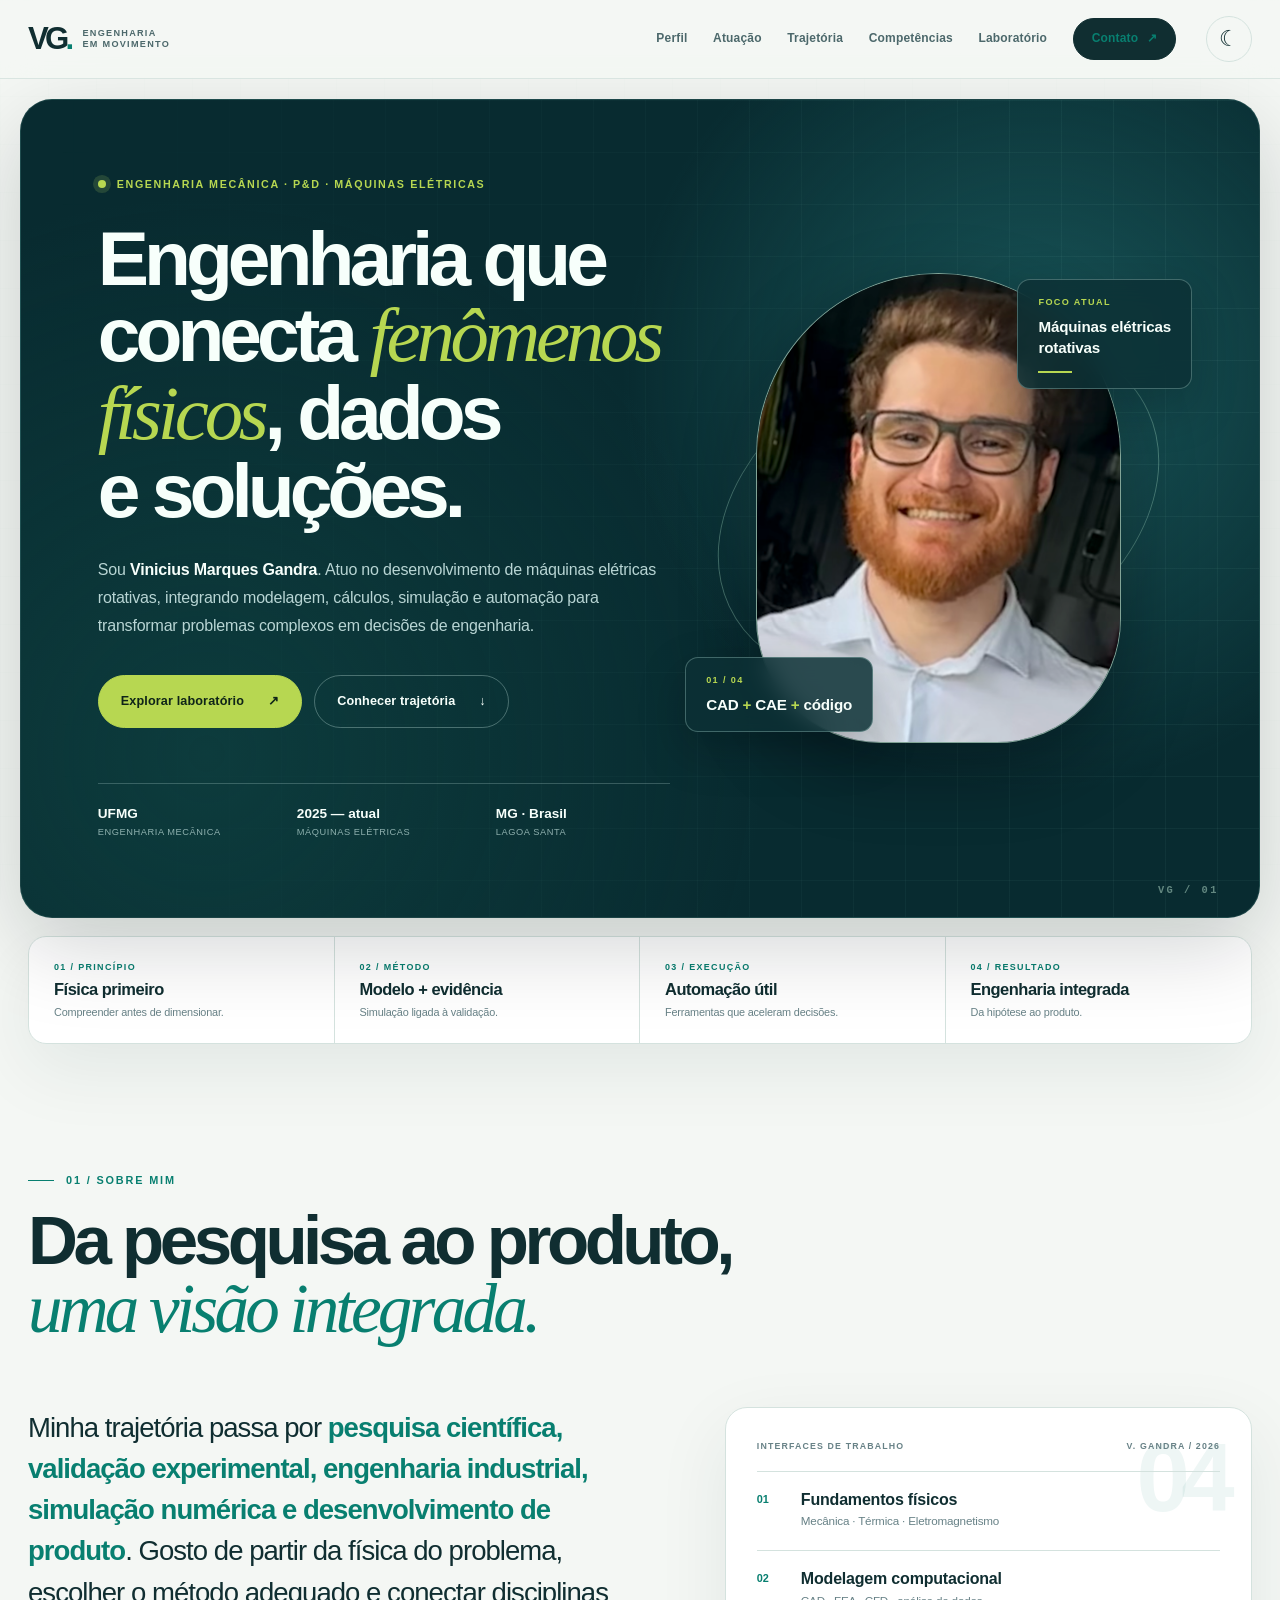
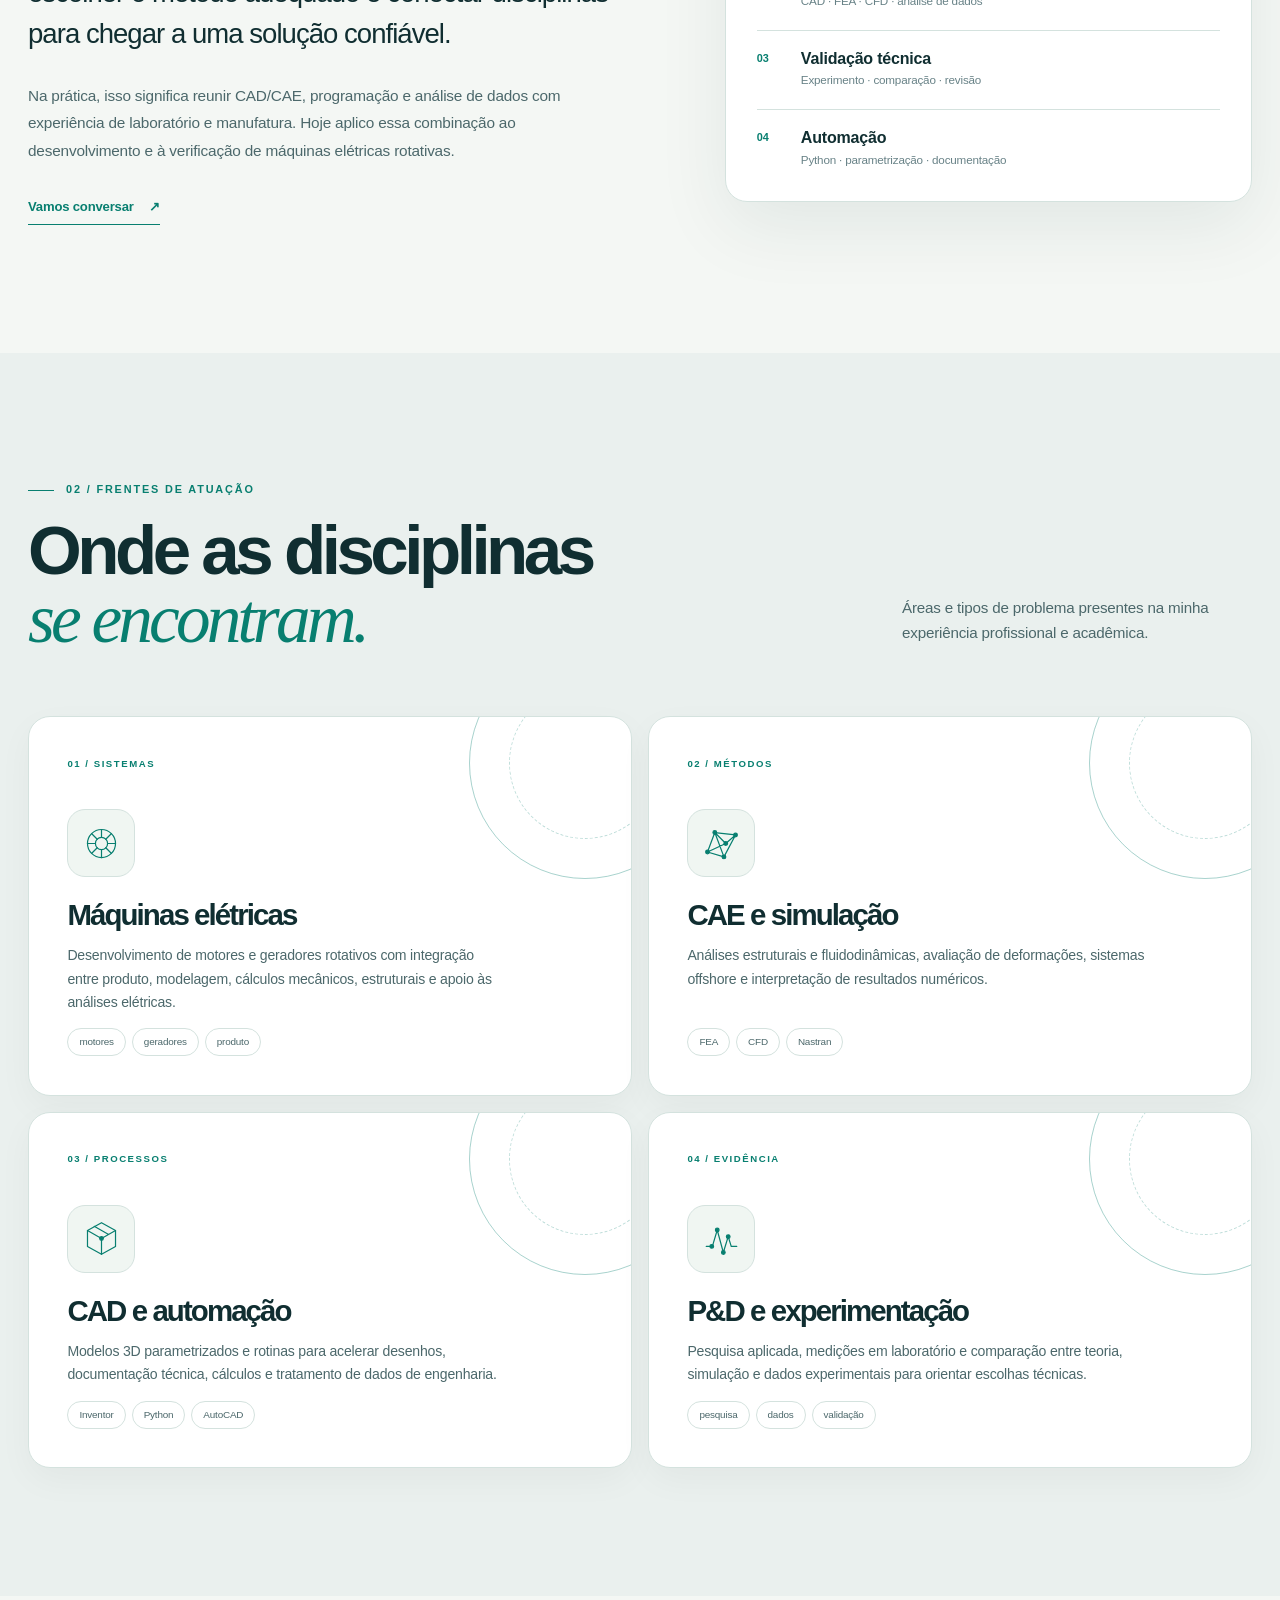
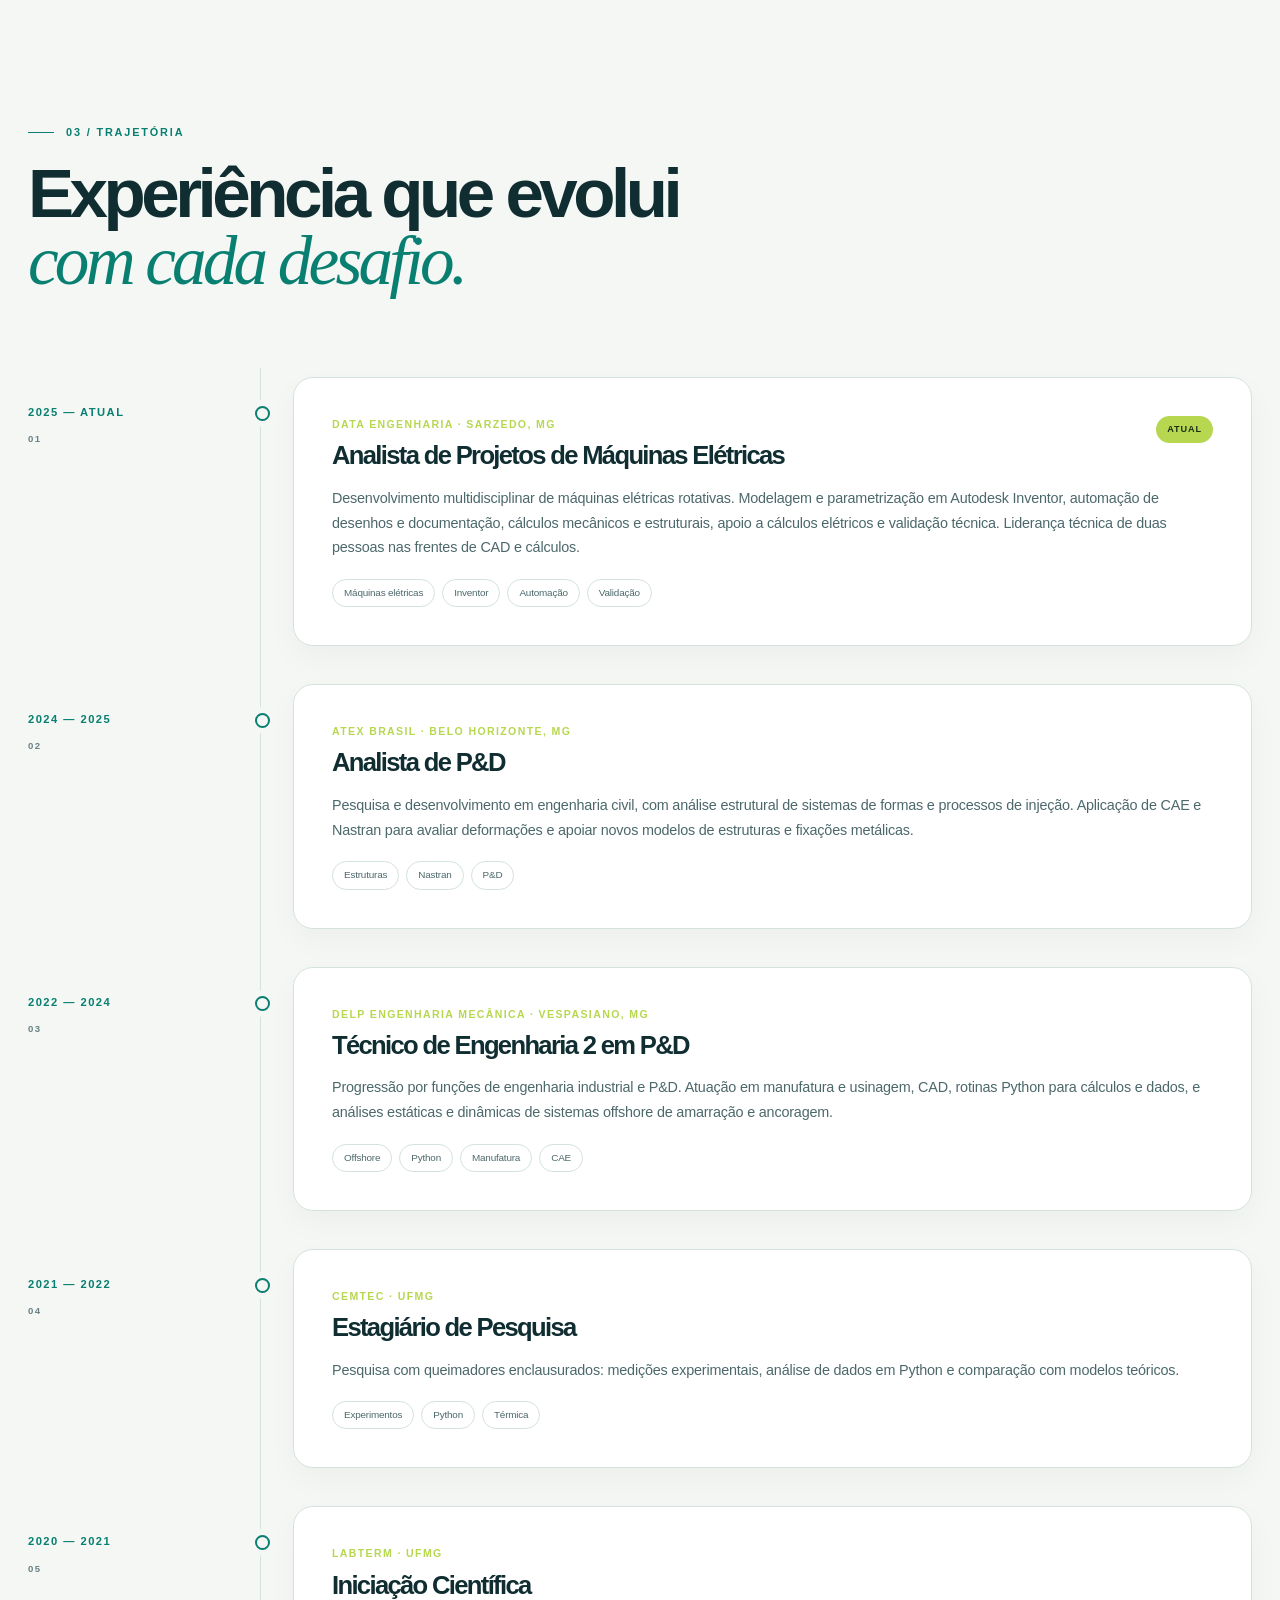
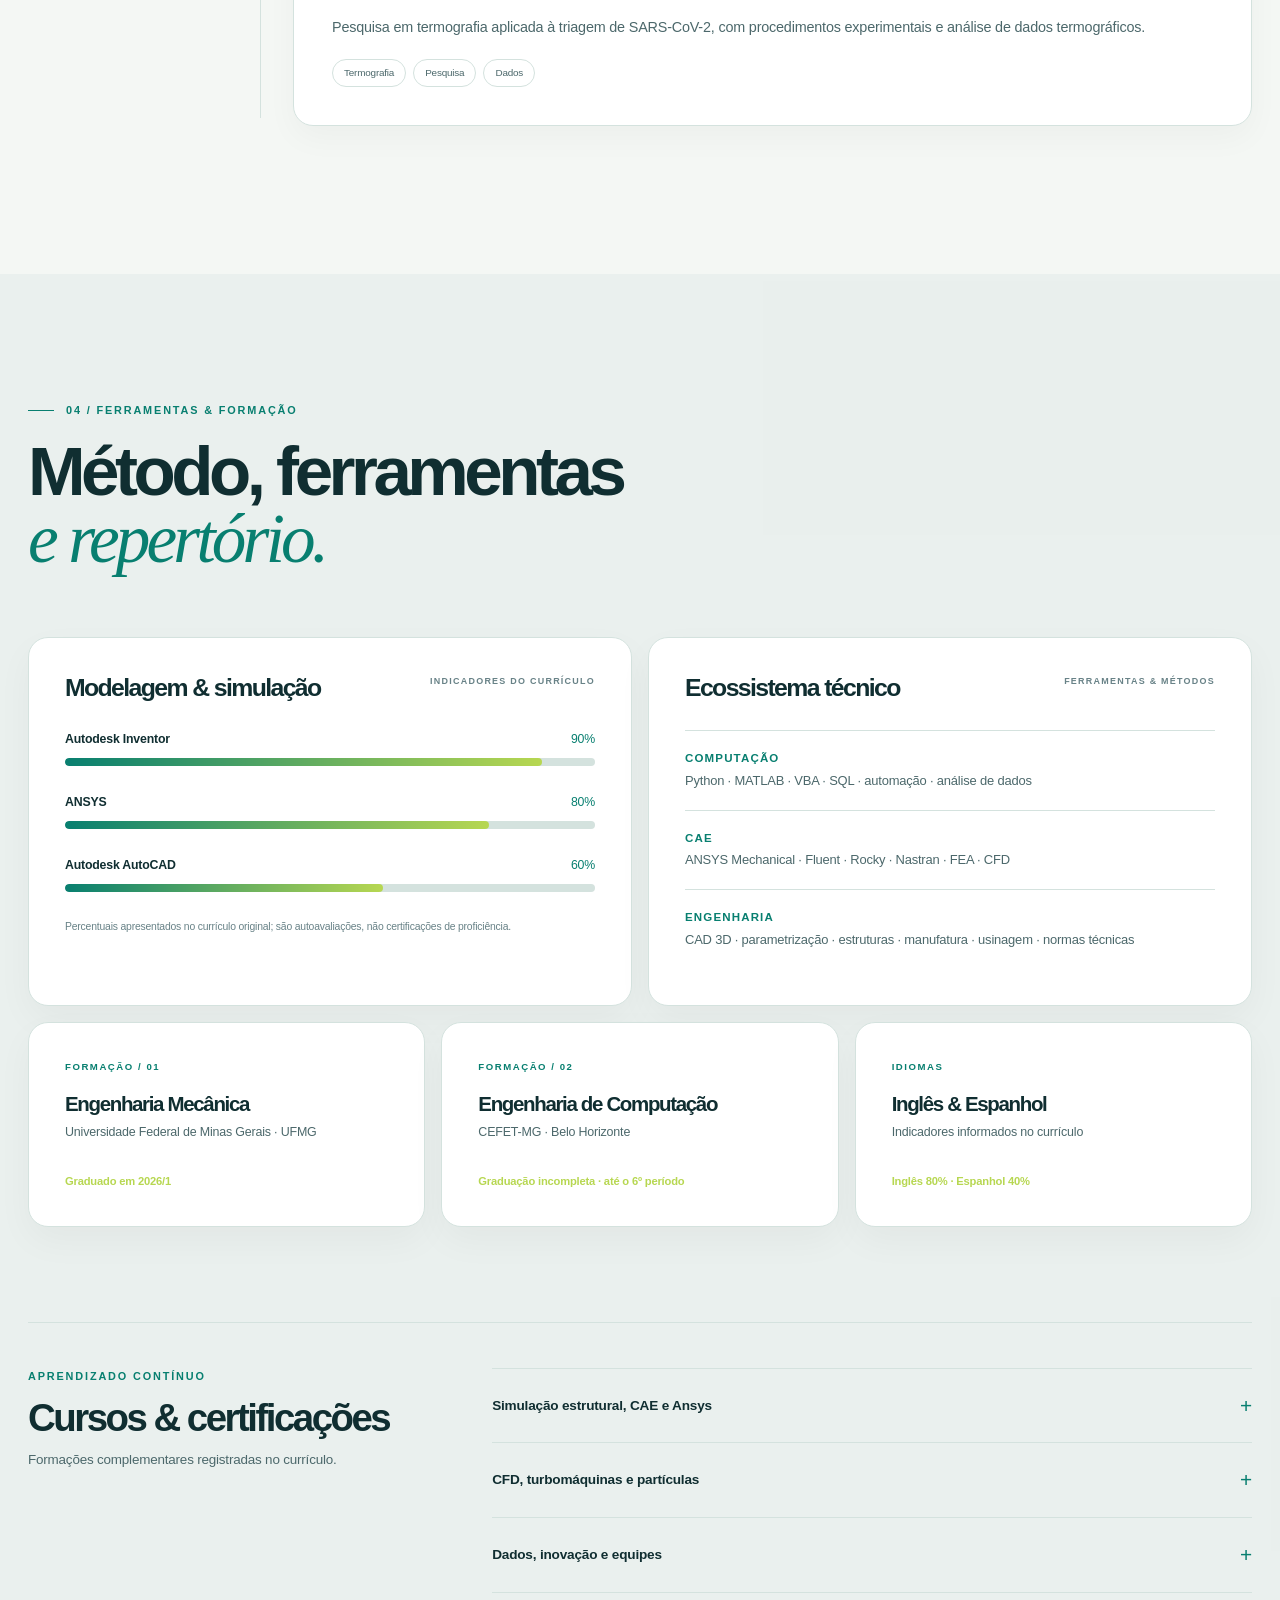
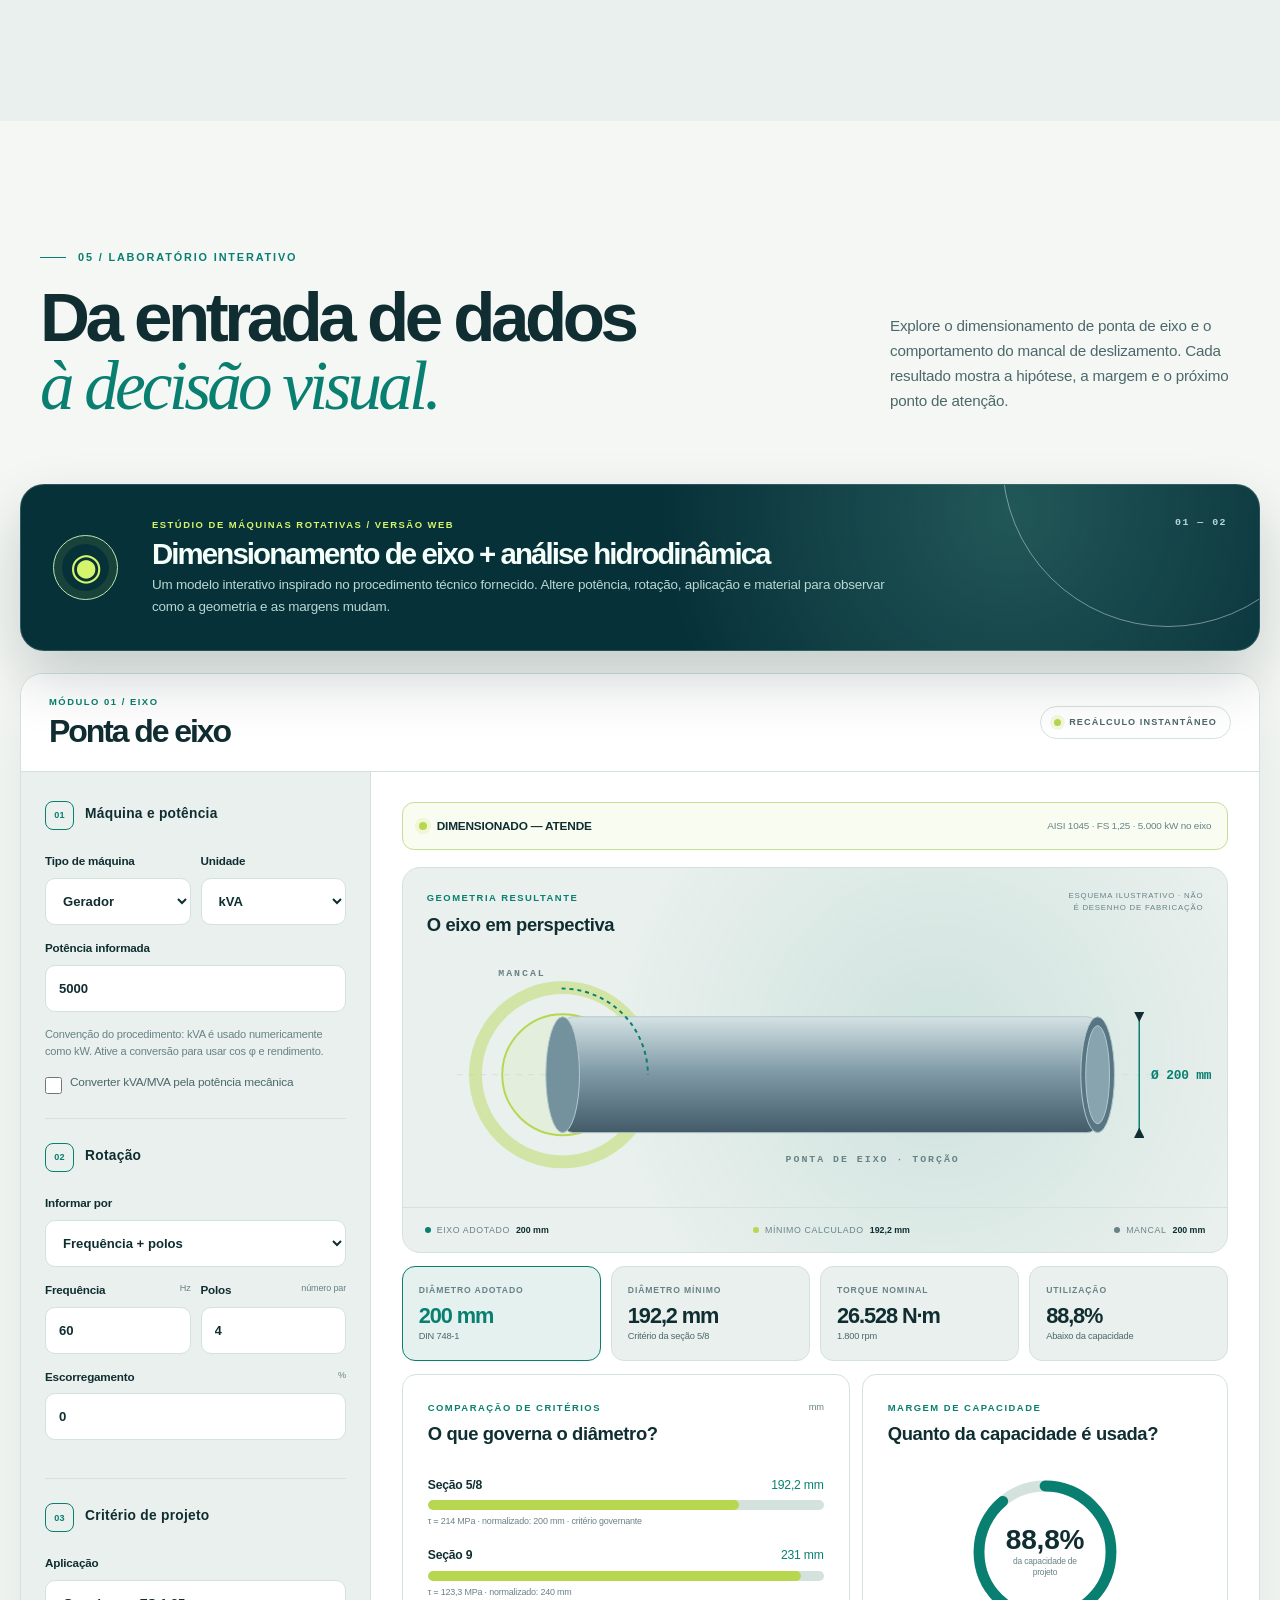
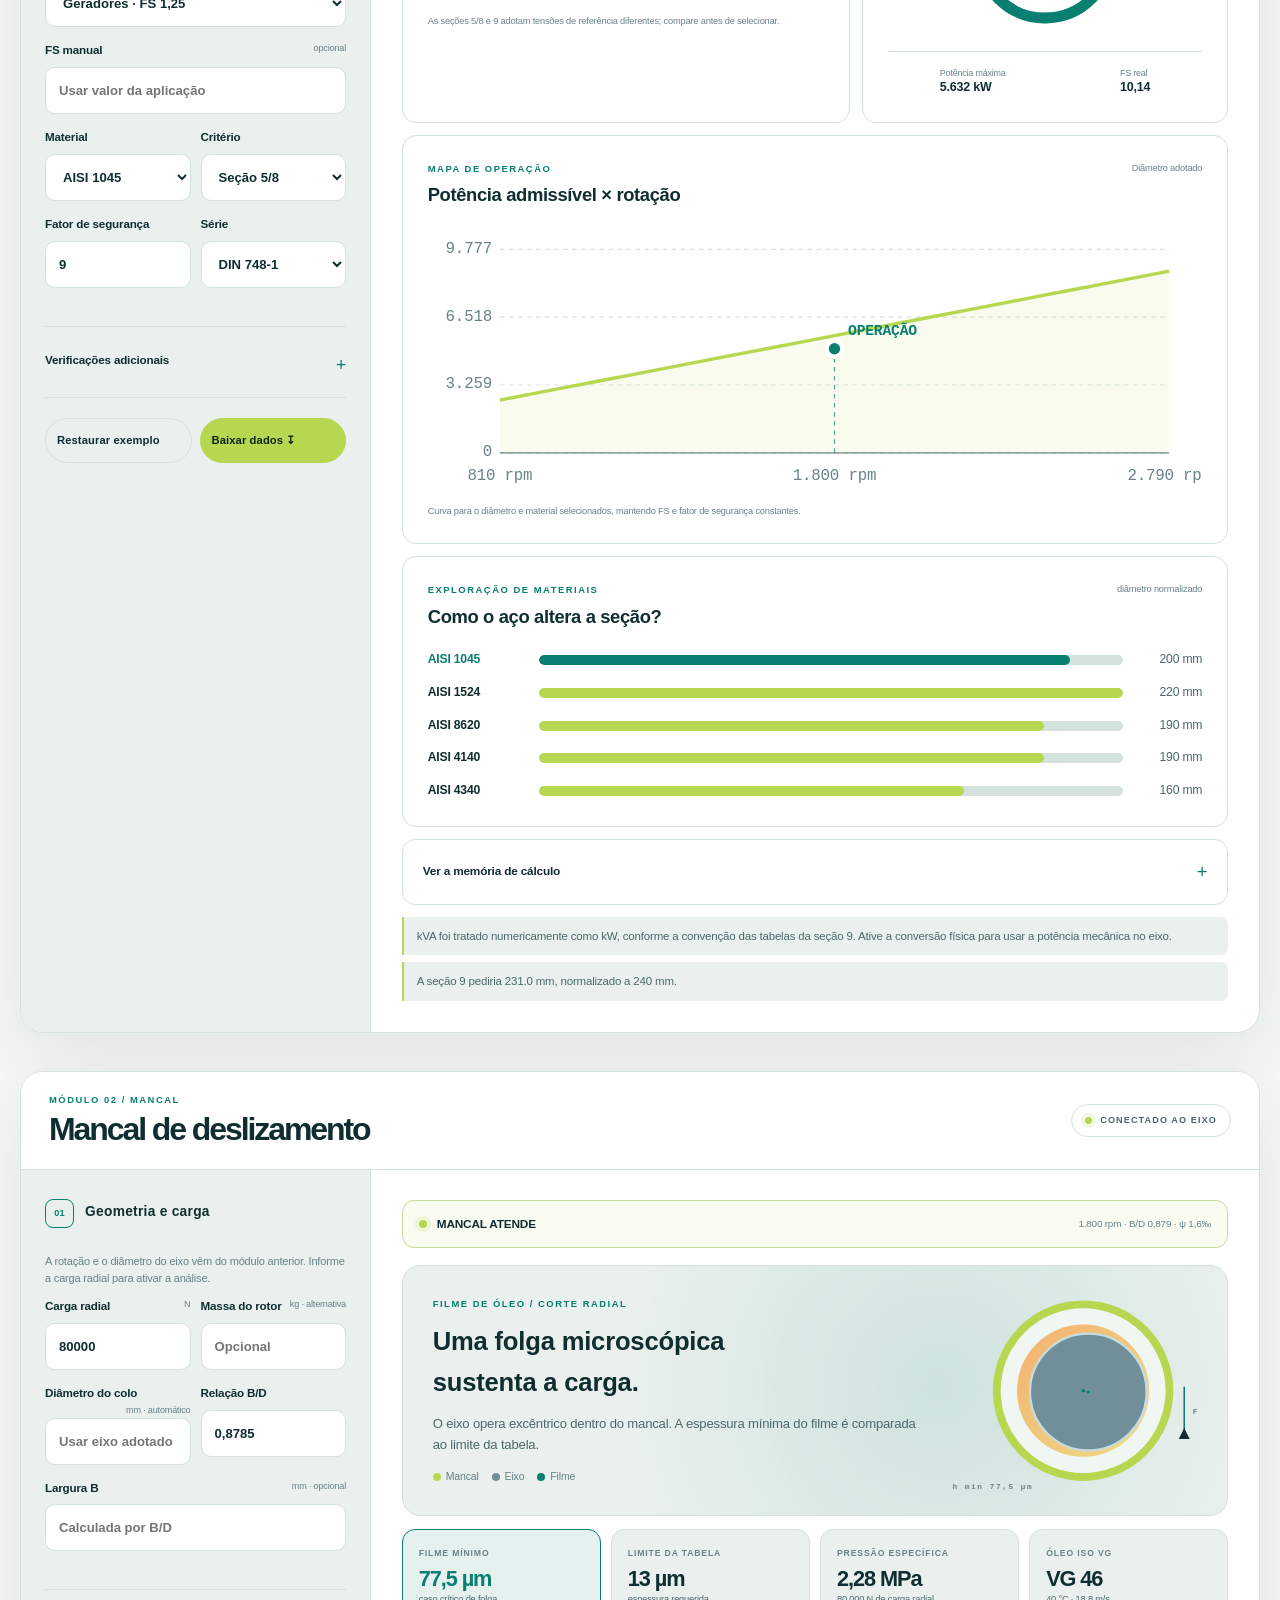
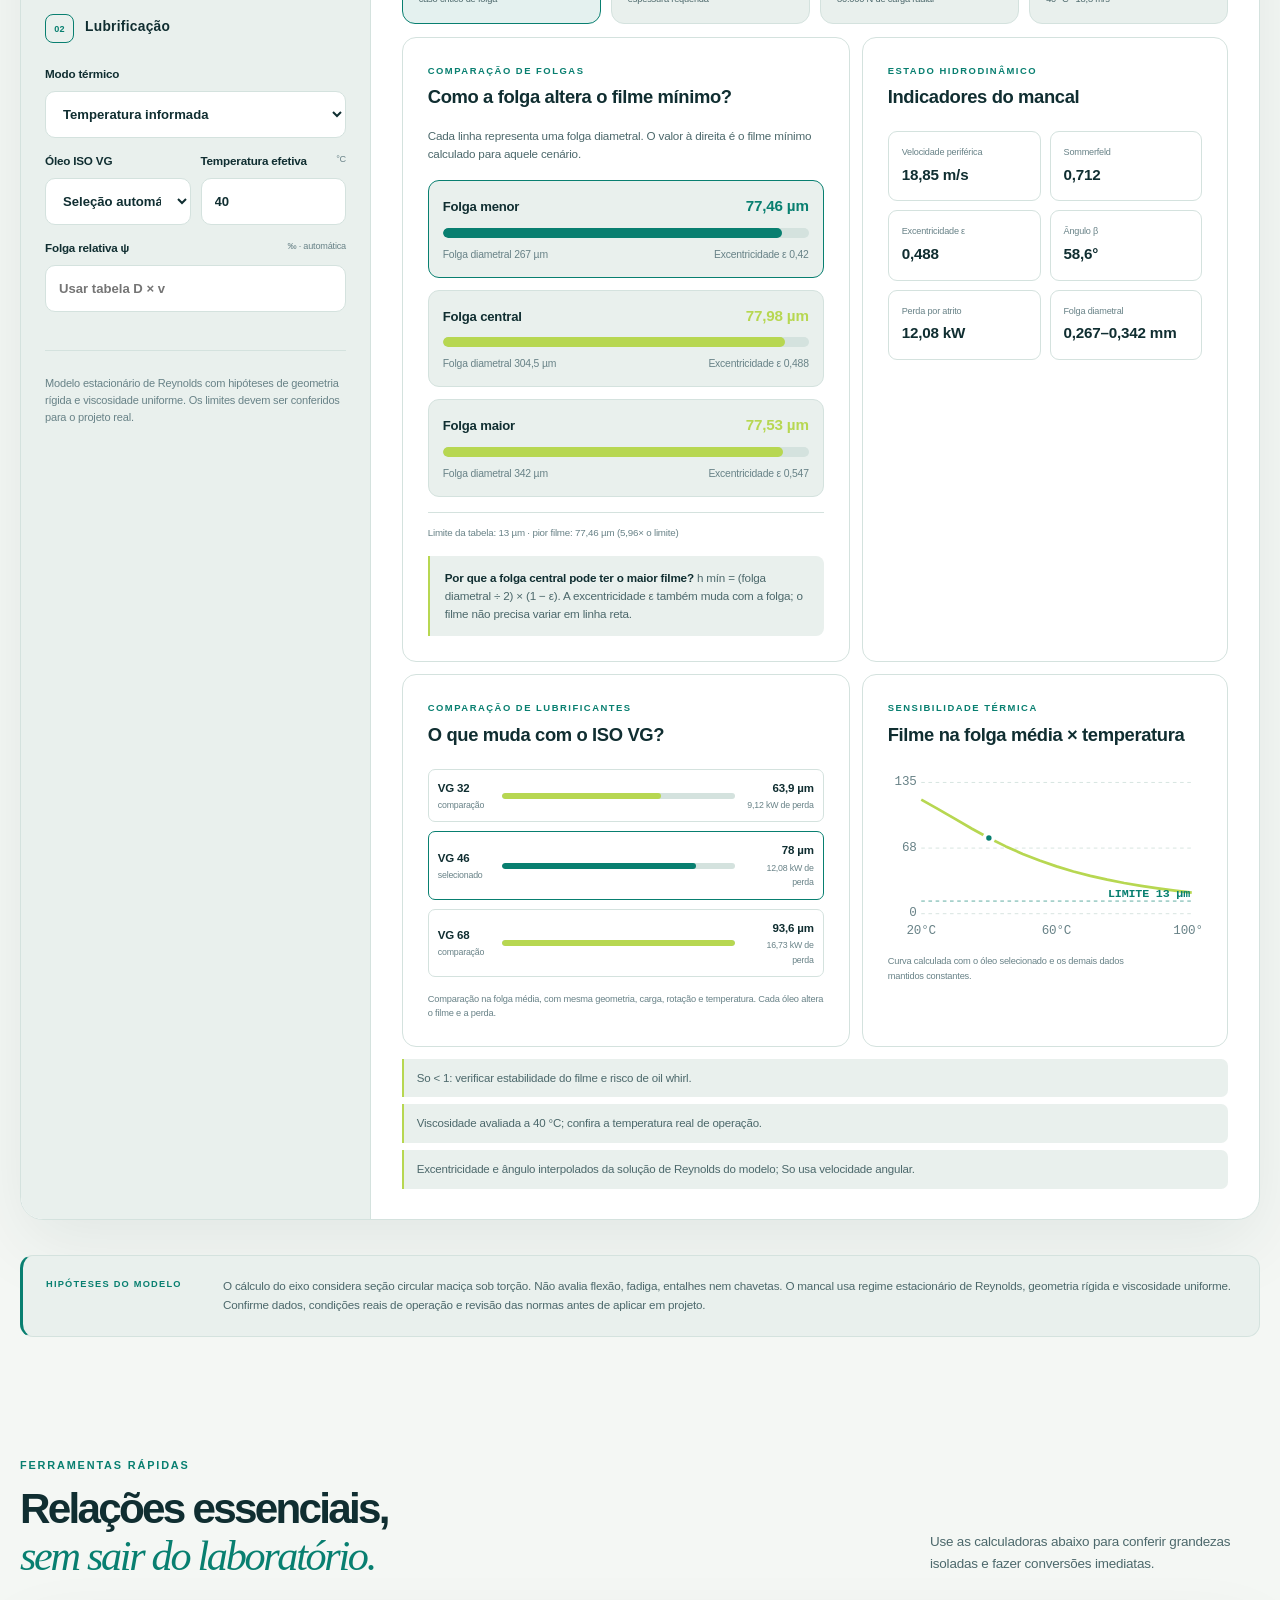
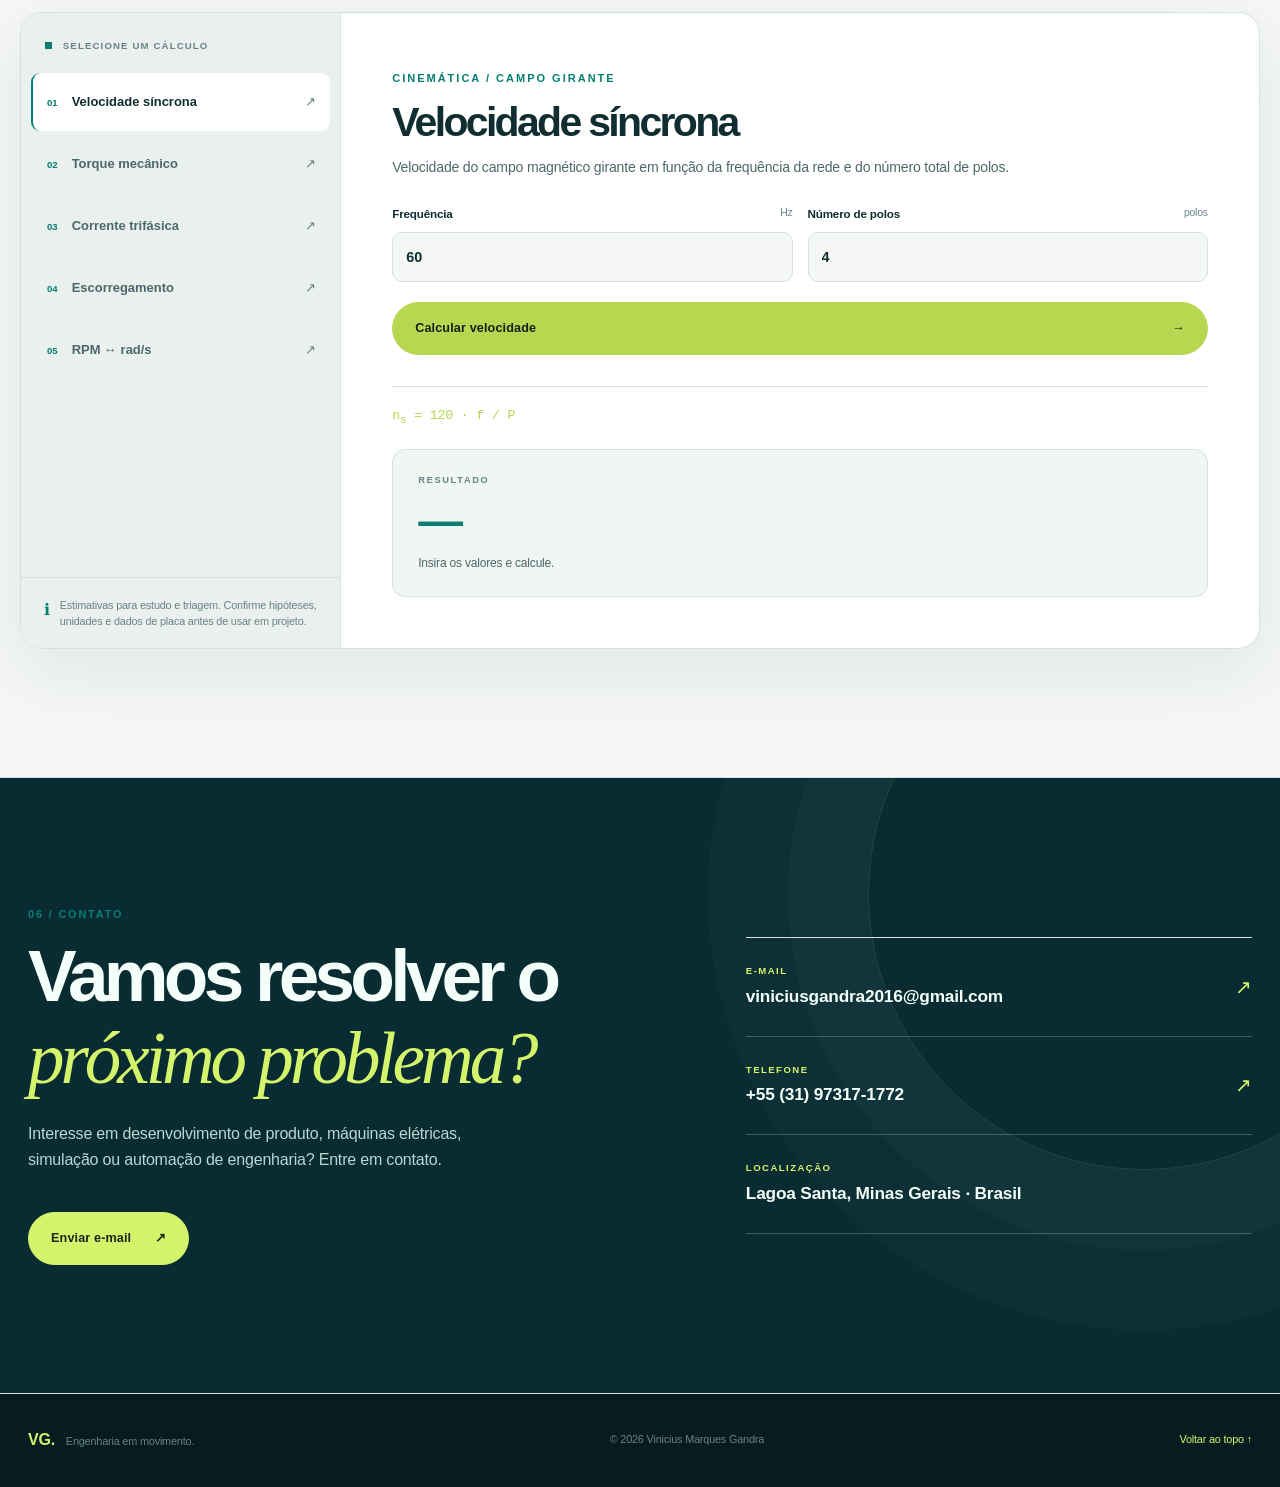
==== commit 4ad1a18b: "Add files via upload" ====
--- a/index.html
+++ b/index.html
@@ -3,11 +3,14 @@
 <head>
   <meta charset="utf-8">
   <meta name="viewport" content="width=device-width, initial-scale=1">
-  <meta name="theme-color" content="#0a1420">
+  <meta name="theme-color" content="#071a1e">
   <meta name="description" content="Portfólio de Vinicius Marques Gandra: engenharia mecânica, máquinas elétricas, simulação, CAD e automação de engenharia.">
   <title>Vinicius Marques Gandra | Engenharia & Máquinas Elétricas</title>
-  <link rel="icon" href="data:image/svg+xml,%3Csvg xmlns='http://www.w3.org/2000/svg' viewBox='0 0 64 64'%3E%3Crect width='64' height='64' rx='16' fill='%230a1420'/%3E%3Cpath d='M12 16 32 50 52 16' fill='none' stroke='%23f4ad63' stroke-width='6' stroke-linecap='round'/%3E%3C/svg%3E">
+  <link rel="icon" href="data:image/svg+xml,%3Csvg xmlns='http://www.w3.org/2000/svg' viewBox='0 0 64 64'%3E%3Crect width='64' height='64' rx='16' fill='%23082b30'/%3E%3Cpath d='M12 16 32 50 52 16' fill='none' stroke='%23d4f46b' stroke-width='6' stroke-linecap='round'/%3E%3C/svg%3E">
+  
+  
   <link rel="stylesheet" href="./style.css">
+  
   <script src="./script.js" defer></script>
 </head>
 <body>
@@ -31,7 +34,7 @@
         <div class="eyebrow"><span class="signal"></span> ENGENHARIA MECÂNICA · P&D · MÁQUINAS ELÉTRICAS</div>
         <h1 id="hero-title">Engenharia que conecta <em>fenômenos físicos</em>, dados e soluções.</h1>
         <p class="hero-lead">Sou <strong>Vinicius Marques Gandra</strong>. Atuo no desenvolvimento de máquinas elétricas rotativas, integrando modelagem, cálculos, simulação e automação para transformar problemas complexos em decisões de engenharia.</p>
-        <div class="hero-actions"><a class="button button-primary" href="#laboratorio">Explorar calculadoras <span aria-hidden="true">↗</span></a><a class="button button-ghost" href="#experiencia">Conhecer trajetória <span aria-hidden="true">↓</span></a></div>
+        <div class="hero-actions"><a class="button button-primary" href="#laboratorio">Explorar laboratório <span aria-hidden="true">↗</span></a><a class="button button-ghost" href="#experiencia">Conhecer trajetória <span aria-hidden="true">↓</span></a></div>
         <div class="hero-facts" aria-label="Informações principais"><span><strong>UFMG</strong>Engenharia Mecânica</span><span><strong>2025 — atual</strong>Máquinas elétricas</span><span><strong>MG · Brasil</strong>Lagoa Santa</span></div>
       </div>
       <div class="hero-visual reveal">
@@ -42,7 +45,12 @@
       </div>
     </section>
 
-    <div class="marquee-band" aria-hidden="true"><div>MODELAGEM <span>✳</span> SIMULAÇÃO <span>✳</span> AUTOMAÇÃO <span>✳</span> VALIDAÇÃO <span>✳</span> MÁQUINAS ELÉTRICAS <span>✳</span> MODELAGEM <span>✳</span> SIMULAÇÃO <span>✳</span> AUTOMAÇÃO <span>✳</span></div></div>
+    <div class="capability-strip shell" aria-label="Especialidades em destaque">
+      <div><span>01 / PRINCÍPIO</span><strong>Física primeiro</strong><small>Compreender antes de dimensionar.</small></div>
+      <div><span>02 / MÉTODO</span><strong>Modelo + evidência</strong><small>Simulação ligada à validação.</small></div>
+      <div><span>03 / EXECUÇÃO</span><strong>Automação útil</strong><small>Ferramentas que aceleram decisões.</small></div>
+      <div><span>04 / RESULTADO</span><strong>Engenharia integrada</strong><small>Da hipótese ao produto.</small></div>
+    </div>
 
     <section class="section shell section-pad" id="perfil" aria-labelledby="perfil-title">
       <div class="section-heading reveal"><p class="kicker">01 / SOBRE MIM</p><h2 id="perfil-title">Da pesquisa ao produto,<br><em>uma visão integrada.</em></h2></div>
@@ -55,10 +63,10 @@
     <section class="section section-alt section-pad" id="atuacao" aria-labelledby="atuacao-title"><div class="shell">
       <div class="section-heading row-heading reveal"><div><p class="kicker">02 / FRENTES DE ATUAÇÃO</p><h2 id="atuacao-title">Onde as disciplinas<br><em>se encontram.</em></h2></div><p>Áreas e tipos de problema presentes na minha experiência profissional e acadêmica.</p></div>
       <div class="area-grid">
-        <article class="area-card reveal"><span class="area-index">01 / SISTEMAS</span><div class="area-symbol" aria-hidden="true">◎</div><h3>Máquinas elétricas</h3><p>Desenvolvimento de motores e geradores rotativos com integração entre produto, modelagem, cálculos mecânicos, estruturais e apoio às análises elétricas.</p><div class="tag-row"><span>motores</span><span>geradores</span><span>produto</span></div></article>
-        <article class="area-card reveal"><span class="area-index">02 / MÉTODOS</span><div class="area-symbol" aria-hidden="true">⌁</div><h3>CAE e simulação</h3><p>Análises estruturais e fluidodinâmicas, avaliação de deformações, sistemas offshore e interpretação de resultados numéricos.</p><div class="tag-row"><span>FEA</span><span>CFD</span><span>Nastran</span></div></article>
-        <article class="area-card reveal"><span class="area-index">03 / PROCESSOS</span><div class="area-symbol" aria-hidden="true">▣</div><h3>CAD e automação</h3><p>Modelos 3D parametrizados e rotinas para acelerar desenhos, documentação técnica, cálculos e tratamento de dados de engenharia.</p><div class="tag-row"><span>Inventor</span><span>Python</span><span>AutoCAD</span></div></article>
-        <article class="area-card reveal"><span class="area-index">04 / EVIDÊNCIA</span><div class="area-symbol" aria-hidden="true">✳</div><h3>P&D e experimentação</h3><p>Pesquisa aplicada, medições em laboratório e comparação entre teoria, simulação e dados experimentais para orientar escolhas técnicas.</p><div class="tag-row"><span>pesquisa</span><span>dados</span><span>validação</span></div></article>
+        <article class="area-card reveal"><span class="area-index">01 / SISTEMAS</span><div class="area-symbol" aria-hidden="true"><svg viewBox="0 0 64 64" fill="none" stroke="currentColor" stroke-width="2" stroke-linecap="round"><circle cx="32" cy="32" r="23"/><circle cx="32" cy="32" r="10"/><path d="M32 9v13M32 42v13M9 32h13M42 32h13M16 16l9 9M39 39l9 9M48 16l-9 9M25 39l-9 9"/></svg></div><h3>Máquinas elétricas</h3><p>Desenvolvimento de motores e geradores rotativos com integração entre produto, modelagem, cálculos mecânicos, estruturais e apoio às análises elétricas.</p><div class="tag-row"><span>motores</span><span>geradores</span><span>produto</span></div></article>
+        <article class="area-card reveal"><span class="area-index">02 / MÉTODOS</span><div class="area-symbol" aria-hidden="true"><svg viewBox="0 0 64 64" fill="none" stroke="currentColor" stroke-width="2" stroke-linecap="round" stroke-linejoin="round"><path d="M9 46 21 14l18 18 16-14M9 46l27 8 19-36M21 14l15 40M21 14 55 18M9 46l30-14"/><circle cx="9" cy="46" r="3" fill="currentColor"/><circle cx="21" cy="14" r="3" fill="currentColor"/><circle cx="39" cy="32" r="3" fill="currentColor"/><circle cx="55" cy="18" r="3" fill="currentColor"/><circle cx="36" cy="54" r="3" fill="currentColor"/></svg></div><h3>CAE e simulação</h3><p>Análises estruturais e fluidodinâmicas, avaliação de deformações, sistemas offshore e interpretação de resultados numéricos.</p><div class="tag-row"><span>FEA</span><span>CFD</span><span>Nastran</span></div></article>
+        <article class="area-card reveal"><span class="area-index">03 / PROCESSOS</span><div class="area-symbol" aria-hidden="true"><svg viewBox="0 0 64 64" fill="none" stroke="currentColor" stroke-width="2" stroke-linecap="round" stroke-linejoin="round"><path d="m32 6 23 13v26L32 58 9 45V19L32 6Z"/><path d="m9 19 23 13 23-13M32 32v26M20 12l23 13"/><circle cx="32" cy="32" r="3" fill="currentColor"/></svg></div><h3>CAD e automação</h3><p>Modelos 3D parametrizados e rotinas para acelerar desenhos, documentação técnica, cálculos e tratamento de dados de engenharia.</p><div class="tag-row"><span>Inventor</span><span>Python</span><span>AutoCAD</span></div></article>
+        <article class="area-card reveal"><span class="area-index">04 / EVIDÊNCIA</span><div class="area-symbol" aria-hidden="true"><svg viewBox="0 0 64 64" fill="none" stroke="currentColor" stroke-width="2" stroke-linecap="round"><path d="M7 45h10l8-27 10 37 8-26 5 16h9"/><circle cx="16" cy="45" r="3" fill="currentColor"/><circle cx="25" cy="18" r="3" fill="currentColor"/><circle cx="35" cy="55" r="3" fill="currentColor"/><circle cx="43" cy="29" r="3" fill="currentColor"/></svg></div><h3>P&D e experimentação</h3><p>Pesquisa aplicada, medições em laboratório e comparação entre teoria, simulação e dados experimentais para orientar escolhas técnicas.</p><div class="tag-row"><span>pesquisa</span><span>dados</span><span>validação</span></div></article>
       </div>
     </div></section>
 
@@ -88,7 +96,59 @@
     </div></section>
 
     <section class="section shell section-pad" id="laboratorio" aria-labelledby="laboratorio-title">
-      <div class="section-heading row-heading reveal"><div><p class="kicker">05 / LABORATÓRIO INTERATIVO</p><h2 id="laboratorio-title">Calculadoras de<br><em>máquinas elétricas.</em></h2></div><p>Relações fundamentais para estimativas rápidas. Informe os dados de placa ou de operação e veja o resultado com fórmula e unidades.</p></div>
+      <div class="section-heading row-heading reveal"><div><p class="kicker">05 / LABORATÓRIO INTERATIVO</p><h2 id="laboratorio-title">Da entrada de dados<br><em>à decisão visual.</em></h2></div><p>Explore o dimensionamento de ponta de eixo e o comportamento do mancal de deslizamento. Cada resultado mostra a hipótese, a margem e o próximo ponto de atenção.</p></div>
+      <div class="lab-overview reveal"><div class="lab-overview-icon" aria-hidden="true">◉</div><div><span class="lab-overline">ESTÚDIO DE MÁQUINAS ROTATIVAS / VERSÃO WEB</span><h3>Dimensionamento de eixo + análise hidrodinâmica</h3><p>Um modelo interativo inspirado no procedimento técnico fornecido. Altere potência, rotação, aplicação e material para observar como a geometria e as margens mudam.</p></div><span class="lab-overview-code">01 — 02</span></div>
+
+      <div class="lab-workspace reveal" id="shaft-studio" data-view="results">
+        <div class="lab-workspace-top"><div><span class="lab-step">MÓDULO 01 / EIXO</span><h3>Ponta de eixo</h3></div><div class="lab-live"><span></span> RECÁLCULO INSTANTÂNEO</div></div>
+        <div class="studio-switch" role="group" aria-label="Visualização do módulo de eixo"><button type="button" data-studio-view="inputs" aria-pressed="false">01 <span>Parâmetros</span></button><button type="button" data-studio-view="results" aria-pressed="true">02 <span>Resultados</span></button></div>
+        <div class="lab-workspace-body">
+          <aside class="lab-controls">
+            <form id="shaft-form" novalidate>
+              <fieldset class="lab-fieldset"><legend><span>01</span> Máquina e potência</legend>
+                <div class="lab-fields two"><label>Tipo de máquina<select name="machineType"><option>Gerador</option><option>Motor</option><option>Outro</option></select></label><label>Unidade<select name="powerUnit"><option>kW</option><option>MW</option><option selected>kVA</option><option>MVA</option><option>cv</option><option>HP</option></select></label></div>
+                <div class="lab-fields"><label>Potência informada<input name="power" type="text" inputmode="decimal" value="5000" aria-describedby="shaft-power-help"></label></div><p class="field-hint" id="shaft-power-help">Valor considerado como potência no eixo para kW, MW, cv e HP.</p>
+                <label class="lab-check"><input name="convertKva" type="checkbox"><span>Converter kVA/MVA pela potência mecânica</span></label>
+                <div class="lab-fields two" data-shaft-kva hidden><label>Fator de potência<input name="cosPhi" type="text" inputmode="decimal" value="0,80"></label><label>Rendimento η<input name="efficiency" type="text" inputmode="decimal" value="0,97"></label></div>
+              </fieldset>
+              <fieldset class="lab-fieldset"><legend><span>02</span> Rotação</legend>
+                <div class="lab-fields"><label>Informar por<select name="rotationMode"><option value="poles">Frequência + polos</option><option value="rpm">Rotação direta (rpm)</option></select></label></div>
+                <div class="lab-fields two" data-shaft-poles><label>Frequência <small>Hz</small><input name="frequency" type="text" inputmode="decimal" value="60"></label><label>Polos <small>número par</small><input name="poles" type="text" inputmode="numeric" value="4"></label></div>
+                <div class="lab-fields" data-shaft-poles><label>Escorregamento <small>%</small><input name="slipPercent" type="text" inputmode="decimal" value="0"></label></div>
+                <div class="lab-fields" data-shaft-rpm hidden><label>Rotação nominal <small>rpm</small><input name="rpm" type="text" inputmode="decimal" value="1800"></label></div>
+              </fieldset>
+              <fieldset class="lab-fieldset"><legend><span>03</span> Critério de projeto</legend>
+                <div class="lab-fields"><label>Aplicação<select name="application"><option value="GERADORES">Geradores · FS 1,25</option><option value="MOENDAS">Moendas · FS 2,0</option><option value="MOINHOS DE CIMENTO">Moinhos de cimento · FS 2,0</option><option value="VENTILADORES DE GRANDE PORTE">Ventiladores de grande porte · FS 2,0</option><option value="BOMBAS CENTRÍFUGAS">Bombas centrífugas · FS 2,5</option><option value="COMPRESSORES">Compressores · FS 2,5</option><option value="TRITURADORES">Trituradores · FS 2,5</option><option value="BOMBAS ALTERNATIVAS">Bombas alternativas · FS 3,0</option><option value="BOMBAS DE ÓLEO PARA POÇOS">Bombas de óleo para poços · FS 3,0</option><option value="LAMINADORES">Laminadores · FS 3,0</option><option value="OUTRA">Outra · FS manual</option></select></label></div>
+                <div class="lab-fields"><label>FS manual <small>opcional</small><input name="customFs" type="text" inputmode="decimal" placeholder="Usar valor da aplicação"></label></div>
+                <div class="lab-fields two"><label>Material<select name="material"><option>AISI 1045</option><option>AISI 1524</option><option>AISI 8620</option><option>AISI 4140</option><option>AISI 4340</option></select></label><label>Critério<select name="criterion"><option value="SECAO_5">Seção 5/8</option><option value="SECAO_9">Seção 9</option><option value="MAIOR">Maior diâmetro</option></select></label></div>
+                <div class="lab-fields two"><label>Fator de segurança<input name="safetyFactor" type="text" inputmode="decimal" value="9"></label><label>Série<select name="diameterSeries"><option>DIN 748-1</option><option>Múltiplos de 5 mm</option><option>Múltiplos de 10 mm</option></select></label></div>
+              </fieldset>
+              <details class="lab-advanced"><summary>Verificações adicionais <span aria-hidden="true">+</span></summary><div class="lab-fields two"><label>Diâmetro existente <small>mm</small><input name="existingDiameterMm" type="text" inputmode="decimal" placeholder="Opcional"></label><label>Torque de pico <small>× nominal</small><input name="peakTorqueMultiple" type="text" inputmode="decimal" placeholder="Opcional"></label><label>Temp. mínima <small>°C</small><input name="minOperatingTempC" type="text" inputmode="decimal" placeholder="Opcional"></label></div><label class="lab-check"><input name="requiresWelding" type="checkbox"><span>O eixo precisa ser soldável</span></label></details>
+              <div class="lab-form-actions"><button class="button button-ghost" type="reset">Restaurar exemplo</button><button class="button button-primary" id="shaft-download" type="button">Baixar dados ↧</button></div>
+            </form><button class="studio-show-results" type="button">Ver resultados atualizados <span aria-hidden="true">↗</span></button>
+          </aside>
+          <div class="lab-results">
+            <div class="lab-status" id="shaft-status"><span class="status-dot"></span><strong>Pronto para calcular</strong><small>Modelo de eixo circular maciço sob torção</small></div>
+            <div class="shaft-visual"><div class="shaft-visual-top"><div><span class="lab-overline">GEOMETRIA RESULTANTE</span><h4>O eixo em perspectiva</h4></div><span class="visual-caption">ESQUEMA ILUSTRATIVO · NÃO É DESENHO DE FABRICAÇÃO</span></div>
+              <svg id="shaft-diagram" class="shaft-svg" viewBox="0 0 800 270" role="img" aria-label="Diagrama da ponta de eixo e do mancal"><defs><linearGradient id="shaft-metal" x1="0" y1="0" x2="0" y2="1"><stop offset="0" stop-color="#d4e2e4"/><stop offset=".48" stop-color="#7f9aa6"/><stop offset="1" stop-color="#435b69"/></linearGradient><linearGradient id="shaft-bearing" x1="0" y1="0" x2="1" y2="1"><stop offset="0" stop-color="#73c8c3"/><stop offset="1" stop-color="#275b69"/></linearGradient><marker id="dim-arrow" markerWidth="7" markerHeight="7" refX="3.5" refY="3.5" orient="auto-start-reverse"><path d="M0 3.5 7 0 7 7Z" fill="currentColor"/></marker></defs>
+                <line x1="38" y1="137" x2="760" y2="137" class="drawing-axis"/><circle cx="145" cy="137" r="88" class="bearing-ring"/><circle cx="145" cy="137" r="61" class="bearing-core"/><rect x="145" y="78" width="540" height="118" rx="11" fill="url(#shaft-metal)" class="shaft-body"/><ellipse cx="145" cy="137" rx="17" ry="59" fill="#74929e" class="shaft-ellipse-left"/><ellipse cx="685" cy="137" rx="17" ry="59" fill="#587584" class="shaft-ellipse-right"/><ellipse cx="685" cy="137" rx="12" ry="50" fill="#87a4af" class="shaft-ellipse-face"/>
+                <line x1="727" y1="78" x2="727" y2="196" class="dimension-line" marker-start="url(#dim-arrow)" marker-end="url(#dim-arrow)"/><text x="739" y="141" class="drawing-label" id="shaft-diagram-d">Ø —</text><text x="80" y="37" class="drawing-label-small">MANCAL</text><text x="370" y="225" class="drawing-label-small">PONTA DE EIXO · TORÇÃO</text><path d="M144 50 A87 87 0 0 1 231 137" class="rotation-arc"/></svg>
+              <div class="shaft-drawing-footer"><span><i></i> EIXO ADOTADO <strong id="shaft-visual-adopted">—</strong></span><span><i></i> MÍNIMO CALCULADO <strong id="shaft-visual-min">—</strong></span><span><i></i> MANCAL <strong id="shaft-visual-bearing">Aguardando carga</strong></span></div>
+            </div>
+            <div class="lab-kpis"><div class="lab-kpi primary"><span>DIÂMETRO ADOTADO</span><strong id="shaft-kpi-d">—</strong><small id="shaft-kpi-series">Série DIN 748-1</small></div><div class="lab-kpi"><span>DIÂMETRO MÍNIMO</span><strong id="shaft-kpi-min">—</strong><small id="shaft-kpi-criterion">Critério da seção 5/8</small></div><div class="lab-kpi"><span>TORQUE NOMINAL</span><strong id="shaft-kpi-torque">—</strong><small id="shaft-kpi-speed">—</small></div><div class="lab-kpi"><span>UTILIZAÇÃO</span><strong id="shaft-kpi-util">—</strong><small id="shaft-kpi-margin">—</small></div></div>
+            <div class="lab-analysis-grid"><div class="lab-chart-card"><div class="lab-card-head"><div><span class="lab-overline">COMPARAÇÃO DE CRITÉRIOS</span><h4>O que governa o diâmetro?</h4></div><span>mm</span></div><div class="criterion-bars" id="criterion-bars"></div><p class="chart-foot">As seções 5/8 e 9 adotam tensões de referência diferentes; compare antes de selecionar.</p></div><div class="lab-chart-card capacity-card"><div class="lab-card-head"><div><span class="lab-overline">MARGEM DE CAPACIDADE</span><h4>Quanto da capacidade é usada?</h4></div></div><div class="capacity-visual"><svg viewBox="0 0 140 140" aria-hidden="true"><circle cx="70" cy="70" r="55" class="gauge-track"/><circle cx="70" cy="70" r="55" class="gauge-fill" id="shaft-gauge"/></svg><div><strong id="shaft-gauge-value">—</strong><span>da capacidade de projeto</span></div></div><div class="capacity-meta"><span>Potência máxima<br><strong id="shaft-capacity-power">—</strong></span><span>FS real<br><strong id="shaft-capacity-sf">—</strong></span></div></div></div>
+            <div class="lab-chart-card wide-chart"><div class="lab-card-head"><div><span class="lab-overline">MAPA DE OPERAÇÃO</span><h4>Potência admissível × rotação</h4></div><span>Diâmetro adotado</span></div><svg id="shaft-power-chart" viewBox="0 0 660 230" role="img" aria-label="Curva de potência admissível em função da rotação"></svg><p class="chart-foot">Curva para o diâmetro e material selecionados, mantendo FS e fator de segurança constantes.</p></div>
+            <div class="lab-chart-card materials-card"><div class="lab-card-head"><div><span class="lab-overline">EXPLORAÇÃO DE MATERIAIS</span><h4>Como o aço altera a seção?</h4></div><span>diâmetro normalizado</span></div><div id="material-comparison" class="material-comparison"></div></div>
+            <details class="lab-memory"><summary>Ver a memória de cálculo <span aria-hidden="true">+</span></summary><div id="shaft-trace"></div></details><div id="shaft-messages" class="lab-messages" aria-live="polite"></div>
+          </div>
+        </div>
+      </div>
+
+      <div class="lab-workspace bearing-workspace reveal" id="bearing-studio" data-view="results"><div class="lab-workspace-top"><div><span class="lab-step">MÓDULO 02 / MANCAL</span><h3>Mancal de deslizamento</h3></div><div class="lab-live"><span></span> CONECTADO AO EIXO</div></div><div class="studio-switch" role="group" aria-label="Visualização do módulo do mancal"><button type="button" data-studio-view="inputs" aria-pressed="false">01 <span>Parâmetros</span></button><button type="button" data-studio-view="results" aria-pressed="true">02 <span>Resultados</span></button></div><div class="lab-workspace-body"><aside class="lab-controls"><form id="bearing-form" novalidate><fieldset class="lab-fieldset"><legend><span>01</span> Geometria e carga</legend><p class="field-hint">A rotação e o diâmetro do eixo vêm do módulo anterior. Informe a carga radial para ativar a análise.</p><div class="lab-fields two"><label>Carga radial <small>N</small><input name="loadN" type="text" inputmode="decimal" value="80000"></label><label>Massa do rotor <small>kg · alternativa</small><input name="rotorMassKg" type="text" inputmode="decimal" placeholder="Opcional"></label></div><div class="lab-fields two" data-bearing-mass hidden><label>Fração neste mancal <small>% do peso</small><input name="loadFractionPct" type="text" inputmode="decimal" value="50"></label><label>Fator de carga<input name="loadFactor" type="text" inputmode="decimal" value="1"></label></div><div class="lab-fields two"><label>Diâmetro do colo <small>mm · automático</small><input name="diameterMm" type="text" inputmode="decimal" placeholder="Usar eixo adotado"></label><label>Relação B/D<input name="bd" type="text" inputmode="decimal" value="0,8785"></label></div><div class="lab-fields"><label>Largura B <small>mm · opcional</small><input name="lengthMm" type="text" inputmode="decimal" placeholder="Calculada por B/D"></label></div></fieldset><fieldset class="lab-fieldset"><legend><span>02</span> Lubrificação</legend><div class="lab-fields"><label>Modo térmico<select name="temperatureMode"><option value="provided">Temperatura informada</option><option value="balance">Balanço térmico da caixa</option></select></label></div><div class="lab-fields two"><label>Óleo ISO VG<select name="vg"><option value="">Seleção automática</option><option value="32">VG 32</option><option value="46">VG 46</option><option value="68">VG 68</option><option value="100">VG 100</option><option value="150">VG 150</option><option value="220">VG 220</option></select></label><label data-bearing-temp>Temperatura efetiva <small>°C</small><input name="temperatureC" type="text" inputmode="decimal" value="40"></label></div><div class="lab-fields two" data-bearing-balance hidden><label>Área da caixa <small>m²</small><input name="housingAreaM2" type="text" inputmode="decimal" value="1,2"></label><label>Temperatura ambiente <small>°C</small><input name="ambientTemperatureC" type="text" inputmode="decimal" value="40"></label><label>Troca térmica α <small>W/m²·K</small><input name="heatTransferWm2K" type="text" inputmode="decimal" value="20"></label><label>Limite térmico <small>°C</small><input name="temperatureLimitC" type="text" inputmode="decimal" value="90"></label></div><div class="lab-fields"><label>Folga relativa ψ <small>‰ · automática</small><input name="psiPermille" type="text" inputmode="decimal" placeholder="Usar tabela D × v"></label></div></fieldset><p class="field-hint">Modelo estacionário de Reynolds com hipóteses de geometria rígida e viscosidade uniforme. Os limites devem ser conferidos para o projeto real.</p></form><button class="studio-show-results" type="button">Ver resultados atualizados <span aria-hidden="true">↗</span></button></aside><div class="lab-results"><div class="lab-status" id="bearing-status"><span class="status-dot"></span><strong>Aguardando análise</strong><small>Filme hidrodinâmico</small></div><div class="bearing-hero"><div class="bearing-hero-copy"><span class="lab-overline">FILME DE ÓLEO / CORTE RADIAL</span><h4>Uma folga microscópica sustenta a carga.</h4><p>O eixo opera excêntrico dentro do mancal. A espessura mínima do filme é comparada ao limite da tabela.</p><div class="bearing-legend"><span><i class="legend-bearing"></i> Mancal</span><span><i class="legend-shaft"></i> Eixo</span><span><i class="legend-film"></i> Filme</span></div></div><svg id="bearing-diagram" viewBox="0 0 360 300" role="img" aria-label="Seção do eixo excêntrico no mancal com filme de óleo"><defs><linearGradient id="oil-gradient" x1="0" y1="0" x2="1" y2="1"><stop offset="0" stop-color="#f5ad69"/><stop offset="1" stop-color="#eddb81"/></linearGradient></defs><circle cx="175" cy="150" r="111" class="bearing-outer"/><circle cx="175" cy="150" r="85" class="bearing-oil"/><circle cx="181" cy="152" r="75" class="bearing-rotor" id="bearing-rotor"/><circle cx="175" cy="150" r="2" class="bearing-center"/><circle cx="181" cy="152" r="2" class="bearing-center" id="bearing-offset-point"/><line x1="175" y1="150" x2="181" y2="152" class="bearing-ecc-line" id="bearing-ecc-line"/><path d="M305 145v60" class="bearing-load-arrow" marker-end="url(#dim-arrow)"/><text x="316" y="180" class="drawing-label-small">F</text><text x="7" y="277" class="drawing-label-small" id="bearing-diagram-label">h mín —</text></svg></div><div class="lab-kpis"><div class="lab-kpi primary"><span>FILME MÍNIMO</span><strong id="bearing-kpi-film">—</strong><small>caso crítico de folga</small></div><div class="lab-kpi"><span>LIMITE DA TABELA</span><strong id="bearing-kpi-limit">—</strong><small>espessura requerida</small></div><div class="lab-kpi"><span>PRESSÃO ESPECÍFICA</span><strong id="bearing-kpi-pressure">—</strong><small id="bearing-kpi-load">—</small></div><div class="lab-kpi"><span>ÓLEO ISO VG</span><strong id="bearing-kpi-oil">—</strong><small id="bearing-kpi-temp">—</small></div></div><div class="lab-analysis-grid"><div class="lab-chart-card"><div class="lab-card-head"><div><span class="lab-overline">COMPARAÇÃO DE FOLGAS</span><h4>Como a folga altera o filme mínimo?</h4></div></div><p class="film-chart-intro">Cada linha representa uma folga diametral. O valor à direita é o filme mínimo calculado para aquele cenário.</p><div id="bearing-film-chart" class="film-chart"></div><p class="film-chart-formula"><strong>Por que a folga central pode ter o maior filme?</strong> h mín = (folga diametral ÷ 2) × (1 − ε). A excentricidade ε também muda com a folga; o filme não precisa variar em linha reta.</p></div><div class="lab-chart-card"><div class="lab-card-head"><div><span class="lab-overline">ESTADO HIDRODINÂMICO</span><h4>Indicadores do mancal</h4></div></div><div id="bearing-metrics" class="bearing-metrics"></div></div></div><div class="lab-analysis-grid"><div class="lab-chart-card"><div class="lab-card-head"><div><span class="lab-overline">COMPARAÇÃO DE LUBRIFICANTES</span><h4>O que muda com o ISO VG?</h4></div></div><div id="bearing-oil-comparison" class="oil-comparison"></div><p class="chart-foot">Comparação na folga média, com mesma geometria, carga, rotação e temperatura. Cada óleo altera o filme e a perda.</p></div><div class="lab-chart-card"><div class="lab-card-head"><div><span class="lab-overline">SENSIBILIDADE TÉRMICA</span><h4>Filme na folga média × temperatura</h4></div></div><svg id="bearing-temperature-chart" viewBox="0 0 350 190" role="img" aria-label="Espessura do filme de óleo em função da temperatura"></svg><p class="chart-foot">Curva calculada com o óleo selecionado e os demais dados mantidos constantes.</p></div></div><div id="bearing-messages" class="lab-messages" aria-live="polite"></div></div></div></div>
+
+      <div class="lab-scope reveal"><span>HIPÓTESES DO MODELO</span><p>O cálculo do eixo considera seção circular maciça sob torção. Não avalia flexão, fadiga, entalhes nem chavetas. O mancal usa regime estacionário de Reynolds, geometria rígida e viscosidade uniforme. Confirme dados, condições reais de operação e revisão das normas antes de aplicar em projeto.</p></div>
+
+      <div class="quick-heading reveal"><div><p class="kicker">FERRAMENTAS RÁPIDAS</p><h3>Relações essenciais,<br><em>sem sair do laboratório.</em></h3></div><p>Use as calculadoras abaixo para conferir grandezas isoladas e fazer conversões imediatas.</p></div>
       <div class="calc-shell reveal">
         <div class="calc-sidebar"><div class="calc-sidebar-top"><span class="tiny-square" aria-hidden="true"></span> SELECIONE UM CÁLCULO</div><div class="calc-tabs" role="tablist" aria-label="Tipos de cálculo"><button type="button" class="calc-tab is-active" role="tab" id="tab-synchronous" aria-selected="true" aria-controls="panel-synchronous" data-calc="synchronous"><span>01</span>Velocidade síncrona <b>↗</b></button><button type="button" class="calc-tab" role="tab" id="tab-torque" aria-selected="false" aria-controls="panel-torque" tabindex="-1" data-calc="torque"><span>02</span>Torque mecânico <b>↗</b></button><button type="button" class="calc-tab" role="tab" id="tab-current" aria-selected="false" aria-controls="panel-current" tabindex="-1" data-calc="current"><span>03</span>Corrente trifásica <b>↗</b></button><button type="button" class="calc-tab" role="tab" id="tab-slip" aria-selected="false" aria-controls="panel-slip" tabindex="-1" data-calc="slip"><span>04</span>Escorregamento <b>↗</b></button><button type="button" class="calc-tab" role="tab" id="tab-conversion" aria-selected="false" aria-controls="panel-conversion" tabindex="-1" data-calc="conversion"><span>05</span>RPM ↔ rad/s <b>↗</b></button></div><div class="calc-note"><span>ℹ</span><p>Estimativas para estudo e triagem. Confirme hipóteses, unidades e dados de placa antes de usar em projeto.</p></div></div>
         <div class="calc-content">
--- a/style.css
+++ b/style.css
@@ -1,3 +1,4 @@
+/* Component foundations and technical diagrams. */
 :root{color-scheme:dark;--bg:#09131f;--bg-alt:#101d2a;--surface:#142330;--surface-2:#192a39;--text:#edf2f2;--muted:#a7b6bf;--dim:#728896;--line:#29404e;--accent:#f5ad69;--accent-2:#89d6d2;--accent-dark:#17202b;--shadow:0 20px 70px rgba(0,0,0,.22);--radius:18px;--max:1200px}
 html[data-theme="light"]{color-scheme:light;--bg:#f5f5ef;--bg-alt:#ebeee8;--surface:#fff;--surface-2:#f8faf7;--text:#172630;--muted:#526573;--dim:#6e8490;--line:#cbd7d8;--accent:#b96128;--accent-2:#167873;--accent-dark:#fff;--shadow:0 18px 55px rgba(32,64,70,.09)}
 *{box-sizing:border-box}html{scroll-behavior:smooth;scroll-padding-top:88px}body{margin:0;background:var(--bg);color:var(--text);font-family:Inter,ui-sans-serif,-apple-system,BlinkMacSystemFont,"Segoe UI",Arial,sans-serif;line-height:1.62;overflow-x:hidden;transition:background .3s,color .3s}button,input,select{font:inherit}button{cursor:pointer}a{color:inherit;text-decoration:none}img{display:block;max-width:100%}h1,h2,h3,h4,p{margin-top:0}h1,h2,h3{line-height:1.12;letter-spacing:-.045em}h1{font-size:clamp(3.25rem,6.4vw,6.7rem)}h2{font-size:clamp(2.7rem,5vw,5.3rem)}h3{font-size:clamp(1.4rem,2vw,2rem)}em{font-family:Georgia,"Times New Roman",serif;font-weight:400;color:var(--accent);letter-spacing:-.055em}strong{font-weight:700}::selection{background:var(--accent);color:var(--bg)}:focus-visible{outline:2px solid var(--accent);outline-offset:4px}.shell{width:min(calc(100% - 64px),var(--max));margin-inline:auto}.section-pad{padding-block:clamp(82px,10vw,150px)}.section-alt{background:var(--bg-alt)}.skip-link{position:fixed;z-index:200;top:-70px;left:16px;background:var(--accent);color:var(--accent-dark);padding:12px 18px;border-radius:8px}.skip-link:focus{top:12px}.top-progress{height:2px;width:0;background:var(--accent);position:fixed;top:0;left:0;z-index:120}
@@ -14,3 +15,450 @@
 @media(max-width:760px){.shell{width:min(calc(100% - 36px),var(--max))}.nav{min-height:66px}.menu-toggle{display:block;margin-left:auto}.nav-links{display:none;position:absolute;left:0;right:0;top:65px;padding:18px;background:var(--bg);border-bottom:1px solid var(--line);box-shadow:var(--shadow);flex-direction:column;align-items:stretch;gap:0}.nav-links.is-open{display:flex}.nav-links>a{font-size:.9rem;padding:11px 9px}.nav-links .nav-contact{margin-top:7px}.hero{grid-template-columns:1fr;gap:45px;min-height:0;padding-top:70px}.hero h1{font-size:clamp(3.05rem,10vw,4.9rem)}.hero-facts{margin-top:43px;gap:20px;flex-wrap:wrap}.hero-visual{height:470px}.portrait-frame{height:390px}.row-heading,.profile-grid,.skills-layout,.certifications,.contact-grid{display:grid;grid-template-columns:1fr;gap:28px}.row-heading>p{max-width:620px}.education-grid{grid-template-columns:1fr 1fr}.calc-shell{grid-template-columns:1fr}.calc-sidebar{border-right:0;border-bottom:1px solid var(--line)}.calc-sidebar-top{padding:18px 18px 10px}.calc-tabs{display:flex;flex-direction:row;overflow-x:auto;padding:0 10px 10px;scrollbar-width:thin}.calc-tab{white-space:nowrap;min-width:max-content;padding:12px;border-left:0;border-bottom:2px solid transparent}.calc-tab.is-active{border-bottom-color:var(--accent)}.calc-tab b,.calc-note{display:none}.calc-content{padding:28px}.timeline-item{grid-template-columns:120px 1fr;gap:20px}.site-footer .shell{flex-wrap:wrap;padding-block:20px}}
 @media(max-width:520px){h2{font-size:clamp(2.45rem,12vw,3.5rem)}.section-pad{padding-block:75px}.eyebrow{font-size:.58rem;letter-spacing:.12em}.hero-lead{font-size:.95rem}.hero-actions .button{width:100%}.hero-visual{height:380px}.portrait-frame{height:315px;width:67%}.hero-card{padding:10px 12px}.hero-card strong{font-size:.72rem}.hero-card-top{top:4%;right:0}.hero-card-bottom{bottom:3%}.diagram-label{display:none}.area-grid,.education-grid,.field-grid{grid-template-columns:1fr}.area-card{min-height:275px}.area-symbol{margin:15px 0}.timeline-item{grid-template-columns:1fr;gap:11px}.timeline-date{justify-content:flex-start;gap:18px}.timeline-content h3{font-size:1.45rem}.skills-panel,.stack-panel{padding:23px}.panel-head{display:block}.panel-head span{display:block;text-align:left;margin-top:7px}.info-card{min-height:160px}.calc-content{padding:20px}.calc-head h3{font-size:1.85rem}.contact-details strong{font-size:.84rem}.site-footer .shell{display:grid;gap:5px}}
 @media(prefers-reduced-motion:reduce){html{scroll-behavior:auto}.marquee-band div,.meter i{animation:none}.reveal{opacity:1;transform:none;transition:none}.button,.area-card,.calc-tab{transition:none}}
+
+/* Visual engineering studio */
+.lab-overview{display:grid;grid-template-columns:74px 1fr auto;align-items:center;gap:25px;padding:26px 30px;border:1px solid var(--line);border-radius:var(--radius);background:linear-gradient(115deg,var(--surface),var(--bg-alt));margin-bottom:22px;position:relative;overflow:hidden}
+.lab-overview:after{content:"";position:absolute;width:330px;height:330px;border:1px solid var(--line);border-radius:50%;right:-75px;top:-190px;opacity:.5;pointer-events:none}.lab-overview-icon{width:65px;height:65px;border:1px solid var(--accent-2);border-radius:50%;display:grid;place-items:center;color:var(--accent-2);font-size:2.3rem;box-shadow:inset 0 0 0 8px color-mix(in srgb,var(--accent-2) 10%,transparent)}.lab-overline,.lab-step{display:block;color:var(--accent);font-size:.59rem;letter-spacing:.16em;font-weight:850}.lab-overview h3{font-size:1.35rem;margin:6px 0 3px}.lab-overview p{font-size:.79rem;color:var(--muted);margin:0;max-width:760px}.lab-overview-code{align-self:start;color:var(--dim);font:700 .62rem ui-monospace,SFMono-Regular,Consolas,monospace;letter-spacing:.15em}
+.lab-workspace{border:1px solid var(--line);border-radius:var(--radius);overflow:hidden;background:var(--surface);margin-bottom:24px;box-shadow:var(--shadow)}.lab-workspace-top{min-height:84px;display:flex;justify-content:space-between;align-items:center;gap:20px;padding:18px 28px;border-bottom:1px solid var(--line);background:var(--bg-alt)}.lab-workspace-top h3{margin:5px 0 0;font-size:1.5rem}.lab-live{display:flex;align-items:center;gap:8px;color:var(--dim);font-size:.57rem;letter-spacing:.12em;font-weight:800;white-space:nowrap}.lab-live span{width:7px;height:7px;border-radius:50%;background:var(--accent-2);box-shadow:0 0 0 5px color-mix(in srgb,var(--accent-2) 12%,transparent)}.lab-workspace-body{display:grid;grid-template-columns:minmax(270px,340px) minmax(0,1fr)}.lab-controls{background:var(--bg-alt);border-right:1px solid var(--line);padding:26px 23px;min-width:0}.lab-fieldset{padding:0 0 21px;margin:0 0 21px;border:0;border-bottom:1px solid var(--line);min-width:0}.lab-fieldset legend{width:100%;font-weight:800;font-size:.8rem;margin-bottom:18px;padding:0;letter-spacing:.02em}.lab-fieldset legend span{display:inline-grid;place-items:center;width:26px;height:26px;margin-right:7px;border:1px solid var(--accent);border-radius:6px;color:var(--accent);font-size:.57rem}.lab-fields{display:grid;grid-template-columns:1fr;gap:12px;margin:0 0 12px}.lab-fields.two{grid-template-columns:repeat(2,minmax(0,1fr))}.lab-fields label{font-size:.68rem;font-weight:750;color:var(--text);min-width:0}.lab-fields label small{float:right;color:var(--dim);font-size:.57rem;font-weight:500}.lab-fields input,.lab-fields select{display:block;width:100%;margin-top:5px;min-width:0;height:40px;border:1px solid var(--line);border-radius:7px;background:var(--surface);color:var(--text);padding:0 10px;outline:0;font-size:.76rem}.lab-fields input:focus,.lab-fields select:focus{border-color:var(--accent)}.lab-fields input[aria-invalid=true]{border-color:#ec796d}.lab-fields [hidden]{display:none}.lab-check{display:flex;gap:8px;align-items:flex-start;color:var(--muted);font-size:.69rem;line-height:1.4;margin:10px 0 0;cursor:pointer}.lab-check input{accent-color:var(--accent);margin:3px 0 0}.field-hint{font-size:.62rem;color:var(--dim);line-height:1.5;margin:3px 0 10px}.lab-advanced{border-bottom:1px solid var(--line);padding-bottom:17px}.lab-advanced summary{list-style:none;display:flex;justify-content:space-between;cursor:pointer;font-size:.73rem;font-weight:750}.lab-advanced summary::-webkit-details-marker{display:none}.lab-advanced summary span{font-size:1.1rem;color:var(--accent);font-weight:400;transition:transform .2s}.lab-advanced[open] summary span{transform:rotate(45deg)}.lab-advanced .lab-fields{margin-top:16px}.lab-form-actions{display:flex;gap:8px;flex-wrap:wrap;margin-top:20px}.lab-form-actions .button{min-height:39px;padding:9px 11px;font-size:.66rem;gap:7px;flex:1}.lab-results{padding:25px;min-width:0}.lab-status{display:flex;align-items:center;gap:10px;padding:11px 15px;margin-bottom:17px;border:1px solid color-mix(in srgb,var(--accent-2) 50%,var(--line));border-radius:8px;background:color-mix(in srgb,var(--accent-2) 8%,var(--surface));font-size:.7rem}.lab-status .status-dot{width:8px;height:8px;border-radius:50%;background:var(--accent-2);box-shadow:0 0 0 4px color-mix(in srgb,var(--accent-2) 16%,transparent)}.lab-status strong{color:var(--text)}.lab-status small{margin-left:auto;color:var(--dim);font-size:.62rem}.lab-status.is-attention{border-color:var(--accent)}.lab-status.is-attention .status-dot{background:var(--accent)}.lab-status.is-failure{border-color:#e96f65}.lab-status.is-failure .status-dot{background:#e96f65}.lab-status.is-error{border-color:#e96f65}.lab-status.is-error .status-dot{background:#e96f65}
+.shaft-visual,.bearing-hero{border:1px solid var(--line);background:radial-gradient(circle at 65% 45%,color-mix(in srgb,var(--accent-2) 8%,transparent),transparent 60%),var(--bg-alt);border-radius:12px;overflow:hidden}.shaft-visual-top{display:flex;align-items:start;justify-content:space-between;gap:15px;padding:20px 23px 0}.shaft-visual-top h4,.lab-card-head h4{font-size:1.05rem;letter-spacing:-.02em;margin:4px 0 0}.visual-caption{max-width:140px;text-align:right;font-size:.49rem;letter-spacing:.1em;color:var(--dim);line-height:1.5}.shaft-svg{display:block;width:100%;height:auto;max-height:270px;padding:0 16px}.drawing-axis{stroke:var(--line);stroke-width:1;stroke-dasharray:6 6}.bearing-ring{fill:none;stroke:var(--accent-2);stroke-width:13;opacity:.45}.bearing-core{fill:color-mix(in srgb,var(--accent-2) 10%,transparent);stroke:var(--accent-2);stroke-width:2}.shaft-body{stroke:#b5c9ca;stroke-width:1}.shaft-ellipse-left,.shaft-ellipse-right,.shaft-ellipse-face{stroke:#b4c9cd;stroke-width:1}.dimension-line{stroke:var(--accent);stroke-width:1.5;color:var(--accent)}.drawing-label{fill:var(--accent);font:800 13px ui-monospace,SFMono-Regular,Consolas,monospace}.drawing-label-small{fill:var(--dim);font:800 10px ui-monospace,SFMono-Regular,Consolas,monospace;letter-spacing:2px}.rotation-arc{fill:none;stroke:var(--accent);stroke-width:2;stroke-dasharray:4 4}.shaft-drawing-footer{display:flex;justify-content:space-between;gap:12px;flex-wrap:wrap;border-top:1px solid var(--line);padding:13px 20px;font-size:.55rem;color:var(--dim);letter-spacing:.07em}.shaft-drawing-footer span{display:flex;align-items:center;gap:6px}.shaft-drawing-footer strong{color:var(--text);letter-spacing:0}.shaft-drawing-footer i{width:6px;height:6px;background:var(--accent);border-radius:50%}.shaft-drawing-footer span:nth-child(2) i{background:var(--accent-2)}.shaft-drawing-footer span:nth-child(3) i{background:var(--dim)}
+.lab-kpis{display:grid;grid-template-columns:repeat(4,minmax(0,1fr));gap:10px;margin:12px 0}.lab-kpi{border:1px solid var(--line);border-radius:9px;padding:15px 13px;background:var(--bg-alt);min-width:0}.lab-kpi.primary{border-color:var(--accent);background:color-mix(in srgb,var(--accent) 7%,var(--bg-alt))}.lab-kpi>span{display:block;color:var(--dim);font-size:.54rem;letter-spacing:.1em;font-weight:800;line-height:1.35}.lab-kpi strong{display:block;font-size:clamp(1.1rem,1.7vw,1.7rem);letter-spacing:-.05em;color:var(--text);margin:8px 0 3px;line-height:1;white-space:nowrap}.lab-kpi.primary strong{color:var(--accent)}.lab-kpi small{color:var(--muted);font-size:.58rem;line-height:1.3;display:block}.lab-analysis-grid{display:grid;grid-template-columns:1.1fr .9fr;gap:12px;margin-top:12px}.lab-chart-card{border:1px solid var(--line);border-radius:10px;background:var(--bg-alt);padding:19px;min-width:0}.lab-card-head{display:flex;justify-content:space-between;gap:12px;align-items:start;margin-bottom:15px}.lab-card-head>span{color:var(--dim);font-size:.58rem}.criterion-bars{display:grid;gap:17px;padding-top:8px}.criterion-row-top{display:flex;justify-content:space-between;gap:10px;font-size:.69rem;margin-bottom:5px}.criterion-row-top strong{color:var(--text)}.criterion-row-top span{color:var(--accent)}.criterion-track,.material-track,.film-track{height:9px;border-radius:10px;background:var(--line);overflow:hidden}.criterion-track i,.material-track i,.film-track i{display:block;height:100%;border-radius:10px;background:var(--accent-2);transition:width .35s}.criterion-row.is-governing .criterion-track i{background:var(--accent)}.criterion-row small{display:block;color:var(--dim);font-size:.56rem;margin-top:4px}.chart-foot{font-size:.58rem;color:var(--dim);line-height:1.55;margin:15px 0 0}.capacity-visual{position:relative;width:145px;height:145px;margin:0 auto 15px}.capacity-visual svg{width:100%;height:100%;transform:rotate(-90deg)}.gauge-track,.gauge-fill{fill:none;stroke-width:9}.gauge-track{stroke:var(--line)}.gauge-fill{stroke:var(--accent);stroke-linecap:round;stroke-dasharray:345.58;stroke-dashoffset:345.58;transition:stroke-dashoffset .35s}.capacity-visual>div{position:absolute;inset:0;display:flex;align-items:center;justify-content:center;flex-direction:column;text-align:center}.capacity-visual strong{font-size:1.45rem;line-height:1.1}.capacity-visual span{font-size:.53rem;color:var(--dim);max-width:70px;line-height:1.3}.capacity-meta{display:flex;justify-content:space-around;border-top:1px solid var(--line);padding-top:11px;gap:10px}.capacity-meta span{font-size:.56rem;color:var(--dim);line-height:1.4}.capacity-meta strong{color:var(--text);font-size:.78rem}.wide-chart,.materials-card{margin-top:12px}.wide-chart svg{display:block;width:100%;height:auto;max-height:260px}.chart-gridline{stroke:var(--line);stroke-width:1;stroke-dasharray:4 4}.chart-axis{stroke:var(--dim);stroke-width:1}.chart-label{fill:var(--dim);font:10px ui-monospace,SFMono-Regular,Consolas,monospace}.chart-curve{fill:none;stroke:var(--accent-2);stroke-width:3;stroke-linejoin:round}.chart-area{fill:color-mix(in srgb,var(--accent-2) 10%,transparent)}.chart-point{fill:var(--accent);stroke:var(--surface);stroke-width:4}.chart-guide{stroke:var(--accent);stroke-dasharray:4 4;opacity:.7}.chart-legend{fill:var(--accent);font:700 10px ui-monospace,SFMono-Regular,Consolas,monospace}.material-comparison{display:grid;gap:13px}.material-row{display:grid;grid-template-columns:100px 1fr 68px;align-items:center;gap:11px;font-size:.68rem}.material-row strong{color:var(--text)}.material-row.selected strong{color:var(--accent)}.material-row>span{text-align:right;color:var(--muted)}.material-row.selected .material-track i{background:var(--accent)}.lab-memory{border:1px solid var(--line);border-radius:9px;margin-top:12px;overflow:hidden;background:var(--bg-alt)}.lab-memory summary{display:flex;justify-content:space-between;list-style:none;padding:17px 20px;font-size:.74rem;font-weight:800;cursor:pointer}.lab-memory summary::-webkit-details-marker{display:none}.lab-memory summary span{font-size:1.15rem;font-weight:400;color:var(--accent)}.lab-memory[open] summary span{transform:rotate(45deg)}#shaft-trace{padding:0 20px 20px;display:grid;gap:8px}.trace-row{display:grid;grid-template-columns:30px 1fr;gap:9px;border-top:1px solid var(--line);padding-top:10px}.trace-row>span{font-size:.57rem;color:var(--accent);font-weight:800}.trace-row strong{font-size:.69rem;display:block}.trace-row p{font-size:.64rem;color:var(--muted);margin:3px 0 0;line-height:1.5}.lab-messages{display:grid;gap:7px;margin-top:12px}.lab-message{font-size:.66rem;line-height:1.45;color:var(--muted);padding:9px 11px;border-left:2px solid var(--accent-2);background:var(--bg-alt)}.lab-message.warning{border-color:var(--accent)}.lab-message.error{border-color:#e96f65;color:#e96f65}
+.bearing-workspace{margin-top:32px}.bearing-hero{display:grid;grid-template-columns:1fr 280px;align-items:center;min-height:240px}.bearing-hero-copy{padding:25px}.bearing-hero h4{font-size:1.35rem;margin:9px 0}.bearing-hero p{font-size:.74rem;color:var(--muted)}.bearing-hero svg{width:100%;height:auto}.bearing-outer{fill:var(--surface-2);stroke:var(--accent-2);stroke-width:10}.bearing-oil{fill:url(#oil-gradient);opacity:.95}.bearing-rotor{fill:#718f9a;stroke:#c6dcdf;stroke-width:3;transition:transform .35s}.bearing-center{fill:var(--accent)}.bearing-ecc-line{stroke:var(--accent);stroke-width:2;stroke-dasharray:3 3}.bearing-load-arrow{stroke:var(--accent);stroke-width:2;fill:none;color:var(--accent)}.bearing-legend{display:flex;gap:13px;flex-wrap:wrap}.bearing-legend span{font-size:.6rem;color:var(--dim);display:flex;align-items:center;gap:5px}.bearing-legend i{display:inline-block;width:8px;height:8px;border-radius:50%}.legend-bearing{background:var(--accent-2)}.legend-shaft{background:#718f9a}.legend-film{background:var(--accent)}.film-chart{display:grid;gap:12px}.film-row{display:grid;grid-template-columns:55px 1fr 70px;align-items:center;gap:9px;font-size:.64rem}.film-row strong{text-align:right;font-size:.68rem}.film-track i{background:var(--accent-2)}.film-row.critical .film-track i{background:var(--accent)}.film-limit{margin-top:8px;border-top:1px solid var(--line);padding-top:8px;color:var(--dim);font-size:.61rem}.bearing-metrics{display:grid;grid-template-columns:1fr 1fr;gap:9px}.bearing-metric{padding:10px;border:1px solid var(--line);border-radius:7px}.bearing-metric span{display:block;color:var(--dim);font-size:.57rem}.bearing-metric strong{display:block;color:var(--text);font-size:.86rem;margin-top:3px}.quick-heading{display:flex;justify-content:space-between;align-items:end;gap:35px;margin:100px 0 32px}.quick-heading h3{font-size:clamp(2rem,3.3vw,3.4rem);margin:0}.quick-heading>p{font-size:.84rem;color:var(--muted);max-width:330px;margin:0 0 5px}
+@media(max-width:1100px){.lab-workspace-body{grid-template-columns:300px minmax(0,1fr)}.lab-controls{padding:21px 16px}.lab-results{padding:18px}.lab-kpi strong{font-size:1.15rem}.bearing-hero{grid-template-columns:1fr 220px}}
+@media(max-width:860px){.lab-workspace-body{grid-template-columns:1fr}.lab-controls{border-right:0;border-bottom:1px solid var(--line)}.lab-controls form{display:grid;grid-template-columns:repeat(2,minmax(0,1fr));gap:0 20px}.lab-fieldset{min-width:0}.lab-advanced,.lab-form-actions{grid-column:1/-1}.lab-kpi strong{font-size:1.4rem}}
+@media(max-width:630px){.lab-overview{grid-template-columns:50px 1fr;gap:13px;padding:20px}.lab-overview-icon{width:48px;height:48px;font-size:1.7rem}.lab-overview-code{display:none}.lab-workspace-top{padding:15px 18px}.lab-workspace-top h3{font-size:1.3rem}.lab-live{font-size:.46rem}.lab-controls form{display:block}.lab-results{padding:14px}.lab-status{flex-wrap:wrap}.lab-status small{width:100%;margin-left:18px}.lab-kpis{grid-template-columns:repeat(2,minmax(0,1fr))}.lab-analysis-grid{grid-template-columns:1fr}.bearing-hero{grid-template-columns:1fr}.bearing-hero svg{max-width:265px;margin:-15px auto 0}.quick-heading{display:block;margin-top:75px}.quick-heading>p{margin-top:15px}.visual-caption{display:none}.shaft-drawing-footer{display:grid;grid-template-columns:1fr 1fr}.shaft-drawing-footer span:nth-child(3){grid-column:1/-1}}
+@media(max-width:390px){.lab-fields.two{grid-template-columns:1fr}.lab-kpi strong{font-size:1.12rem}.material-row{grid-template-columns:75px 1fr 52px;gap:6px}.bearing-metrics{grid-template-columns:1fr 1fr}}
+.oil-comparison{display:grid;gap:9px}.oil-row{display:grid;grid-template-columns:55px 1fr 70px;align-items:center;gap:9px;padding:9px;border:1px solid var(--line);border-radius:7px;font-size:.64rem}.oil-row.selected{border-color:var(--accent)}.oil-row>strong{color:var(--accent)}.oil-row small{display:block;color:var(--dim);font-size:.55rem;margin-top:1px}.oil-row .oil-bar{height:6px;border-radius:6px;background:var(--line);overflow:hidden}.oil-row .oil-bar i{display:block;height:100%;background:var(--accent-2);border-radius:6px}.oil-row.selected .oil-bar i{background:var(--accent)}.oil-row>span:last-child{text-align:right;font-weight:750}.oil-row>span:last-child small{font-weight:400}#bearing-temperature-chart{display:block;width:100%;height:auto;max-height:200px}
+[hidden]{display:none!important}
+.lab-scope{display:grid;grid-template-columns:155px 1fr;gap:22px;align-items:start;padding:21px 23px;background:var(--bg-alt);border:1px solid var(--line);border-left:3px solid var(--accent);border-radius:9px;margin:30px 0}.lab-scope span{font-size:.58rem;letter-spacing:.13em;color:var(--accent);font-weight:850}.lab-scope p{color:var(--muted);font-size:.73rem;line-height:1.6;margin:0}@media(max-width:630px){.lab-scope{grid-template-columns:1fr;gap:7px}}
+
+/* 2026 visual system: a mobile-first engineering portfolio. */
+:root {
+  --bg: #071a1e;
+  --bg-alt: #0a2327;
+  --surface: #103037;
+  --surface-2: #183e44;
+  --text: #edf8f6;
+  --muted: #afc8c7;
+  --dim: #7f9d9c;
+  --line: #2b5256;
+  --accent: #80e4c8;
+  --accent-2: #d4f46b;
+  --accent-dark: #092520;
+  --hero-bg: #082b30;
+  --hero-text: #f7fffb;
+  --hero-muted: #b8d5d4;
+  --shadow: 0 24px 72px rgba(0, 8, 12, .23);
+  --radius: 22px;
+  --max: 1260px;
+}
+html[data-theme="light"] {
+  --bg: #f4f7f4;
+  --bg-alt: #e9f0ed;
+  --surface: #fff;
+  --surface-2: #f0f6f2;
+  --text: #102e31;
+  --muted: #4c686b;
+  --dim: #688287;
+  --line: #d4e2de;
+  --accent: #087f70;
+  --accent-2: #b7d751;
+  --accent-dark: #fff;
+  --hero-bg: #082b30;
+  --hero-text: #f7fffb;
+  --hero-muted: #b8d5d4;
+  --shadow: 0 24px 72px rgba(10, 47, 48, .08);
+}
+html { scroll-padding-top: 92px; }
+body { background: var(--bg); color: var(--text); font-family: Inter, ui-sans-serif, -apple-system, BlinkMacSystemFont, "Segoe UI", sans-serif; letter-spacing: -.012em; }
+body::before { content: ""; position: fixed; z-index: -1; inset: 0; pointer-events: none; background-image: linear-gradient(color-mix(in srgb, var(--line) 21%, transparent) 1px, transparent 1px), linear-gradient(90deg, color-mix(in srgb, var(--line) 21%, transparent) 1px, transparent 1px); background-size: 48px 48px; opacity: .21; }
+.reveal { opacity: 1; transform: none; }
+.js-ready .reveal { opacity: 0; transform: translateY(22px); }
+.js-ready .reveal.is-visible { opacity: 1; transform: none; }
+h1, h2, h3, h4 { text-wrap: balance; }
+h1, h2, h3 { letter-spacing: -.065em; }
+em { color: var(--accent); }
+p { text-wrap: pretty; }
+.shell { width: min(calc(100% - 56px), var(--max)); }
+.section-pad { padding-block: clamp(92px, 10vw, 150px); }
+.section-alt { background: color-mix(in srgb, var(--bg-alt) 94%, transparent); }
+.site-header { background: color-mix(in srgb, var(--bg) 86%, transparent); border-color: color-mix(in srgb, var(--line) 84%, transparent); }
+.nav { min-height: 78px; }
+.brand-mark { font-size: 1.95rem; letter-spacing: -.12em; }
+.brand-caption { color: var(--muted); letter-spacing: .14em; }
+.nav-links { gap: clamp(17px, 2vw, 30px); }
+.nav-links>a { font-size: .75rem; font-weight: 730; letter-spacing: .015em; }
+.nav-links .nav-contact { background: var(--text); color: var(--bg); border-color: var(--text); border-radius: 99px; padding: 10px 18px; }
+.nav-links .nav-contact:hover { color: var(--bg); background: var(--accent); border-color: var(--accent); }
+.nav-contact span { color: inherit; }
+.theme-toggle, .menu-toggle { border-radius: 50%; width: 46px; height: 46px; }
+.theme-toggle { font-size: 1.35rem; }
+.top-progress { height: 3px; background: var(--accent-2); }
+.button { border-radius: 99px; padding: 15px 22px; font-size: .79rem; min-height: 50px; letter-spacing: .01em; }
+.button-primary { background: var(--accent-2); color: #0f2418; border-color: var(--accent-2); }
+.button-primary:hover { background: #e2ff88; border-color: #e2ff88; }
+.button-ghost { border-color: var(--line); }
+.button-ghost:hover { color: var(--accent); }
+.text-link { color: var(--accent); border-color: var(--accent); }
+.kicker { font-size: .68rem; color: var(--accent); letter-spacing: .17em; }
+.section-heading { margin-bottom: clamp(35px, 5vw, 64px); }
+.section-heading h2 { font-size: clamp(3.15rem, 5.4vw, 6rem); line-height: .98; }
+.section-heading .kicker { display: flex; align-items: center; gap: 12px; }
+.section-heading .kicker::before { content: ""; width: 26px; height: 1px; background: var(--accent); }
+.row-heading>p { font-size: .95rem; line-height: 1.65; }
+
+/* Opening statement */
+.hero { width: min(calc(100% - 40px), 1400px); position: relative; overflow: hidden; isolation: isolate; margin-top: 20px; min-height: 680px; padding: clamp(58px, 6vw, 100px); border-radius: 32px; background: radial-gradient(circle at 82% 34%, rgba(36, 115, 117, .6), transparent 36%), radial-gradient(circle at 15% 80%, rgba(19, 82, 78, .42), transparent 45%), var(--hero-bg); color: var(--hero-text); border: 1px solid rgba(175, 246, 227, .12); box-shadow: 0 28px 86px rgba(2, 19, 23, .18); grid-template-columns: minmax(0, 1.08fr) minmax(360px, .92fr); gap: 25px; }
+.hero::before { content: ""; z-index: -1; position: absolute; inset: 0; background-image: linear-gradient(rgba(170, 244, 225, .05) 1px, transparent 1px), linear-gradient(90deg, rgba(170, 244, 225, .05) 1px, transparent 1px); background-size: 52px 52px; mask-image: linear-gradient(90deg, transparent 0%, #000 90%); }
+.hero::after { content: "VG / 01"; position: absolute; right: 40px; bottom: 21px; font: 700 .65rem ui-monospace, SFMono-Regular, Consolas, monospace; letter-spacing: .24em; color: rgba(208, 249, 226, .45); }
+.hero-copy { position: relative; z-index: 2; }
+.eyebrow { color: var(--accent-2); font-size: .67rem; line-height: 1.4; letter-spacing: .15em; }
+.signal { background: var(--accent-2); box-shadow: 0 0 0 5px rgba(212, 244, 107, .14); }
+.hero h1 { margin: 28px 0 28px; max-width: 780px; font-size: clamp(3.75rem, 6vw, 6.55rem); line-height: .99; }
+.hero h1 em { color: var(--accent-2); }
+.hero-lead { max-width: 600px; color: var(--hero-muted); font-size: clamp(.98rem, 1.25vw, 1.1rem); line-height: 1.76; }
+.hero-lead strong { color: var(--hero-text); }
+.hero-actions { margin-top: 35px; }
+.hero-actions .button-ghost { color: var(--hero-text); border-color: rgba(220, 251, 243, .3); }
+.hero-actions .button-ghost:hover { border-color: var(--accent-2); }
+.hero-facts { gap: 25px; max-width: 600px; margin-top: 55px; padding-top: 19px; border-color: rgba(220, 251, 243, .22); }
+.hero-facts span { flex: 1; min-width: 0; color: rgba(213, 242, 238, .65); font-size: .58rem; }
+.hero-facts strong { color: var(--hero-text); font-size: .85rem; }
+.hero-visual { min-width: 0; height: 545px; }
+.hero-visual:before { background: radial-gradient(circle, rgba(156, 240, 205, .19), transparent 65%); }
+.orbit-one { border-color: rgba(189, 245, 218, .33); }
+.orbit-two { border-color: rgba(215, 244, 107, .42); }
+.orbit { animation: orbital-breathe 6s ease-in-out infinite alternate; }
+@keyframes orbital-breathe { from { opacity: .55; } to { opacity: 1; } }
+.portrait-frame { width: min(75%, 380px); height: 470px; border-radius: 220px 220px 150px 150px; border: 1px solid rgba(219, 249, 220, .55); background: #173b42; box-shadow: 0 25px 70px rgba(0, 8, 13, .42); }
+.portrait-frame img { object-position: center 4%; }
+.hero-card { border-color: rgba(204, 247, 235, .28); border-radius: 13px; background: rgba(12, 49, 53, .85); box-shadow: 0 18px 45px rgba(0, 13, 15, .25); color: var(--hero-text); }
+.hero-card-top { top: 8%; right: -2%; }
+.hero-card-bottom { bottom: 9%; left: -2%; }
+.mini-label, .card-code, .hero-card strong span { color: var(--accent-2); }
+.mini-line { background: var(--accent-2); }
+
+.capability-strip { display: grid; grid-template-columns: repeat(4, minmax(0, 1fr)); gap: 0; margin-top: 18px; border: 1px solid var(--line); border-radius: 18px; background: var(--surface); box-shadow: var(--shadow); overflow: hidden; }
+.capability-strip>div { display: grid; gap: 2px; min-width: 0; padding: 23px 25px; border-right: 1px solid var(--line); }
+.capability-strip>div:last-child { border-right: 0; }
+.capability-strip span { color: var(--accent); font-size: .56rem; letter-spacing: .15em; font-weight: 850; }
+.capability-strip strong { font-size: 1.03rem; letter-spacing: -.03em; }
+.capability-strip small { color: var(--dim); font-size: .68rem; line-height: 1.35; }
+
+/* Portfolio sections */
+.profile-grid { grid-template-columns: 1.06fr .94fr; gap: clamp(36px, 8vw, 110px); }
+.profile-main .large-copy { font-size: clamp(1.38rem, 2.15vw, 1.93rem); line-height: 1.5; letter-spacing: -.035em; }
+.profile-main .large-copy strong { color: var(--accent); }
+.profile-main>p:not(.large-copy) { font-size: .96rem; line-height: 1.8; }
+.profile-aside { position: relative; overflow: hidden; background: var(--surface); border-radius: 22px; padding: 31px; box-shadow: var(--shadow); }
+.profile-aside::before { content: "04"; position: absolute; right: 25px; top: 22px; font-size: 6rem; line-height: 1; font-weight: 900; color: color-mix(in srgb, var(--accent) 7%, transparent); letter-spacing: -.09em; pointer-events: none; }
+.aside-top { position: relative; z-index: 1; color: var(--dim); }
+.axis-list>div { padding: 19px 0; }
+.axis-list span { color: var(--accent); }
+.axis-list strong { font-size: 1rem; }
+.axis-list small { font-size: .73rem; }
+.area-grid { grid-template-columns: repeat(2, minmax(0, 1fr)); gap: 16px; }
+.area-card { position: relative; min-height: 300px; padding: clamp(25px, 3vw, 40px); border-radius: 22px; background: var(--surface); overflow: hidden; box-shadow: 0 12px 35px rgba(4, 35, 35, .04); }
+.area-card::before { content: ""; position: absolute; right: -70px; top: -70px; width: 230px; height: 230px; border: 1px solid color-mix(in srgb, var(--accent) 35%, transparent); border-radius: 50%; transition: transform .35s ease; }
+.area-card::after { content: ""; position: absolute; right: -30px; top: -30px; width: 150px; height: 150px; border: 1px dashed color-mix(in srgb, var(--accent) 26%, transparent); border-radius: 50%; }
+.area-card:hover::before { transform: scale(1.18); }
+.area-index { color: var(--accent); }
+.area-symbol { display: grid; place-items: center; width: 68px; height: 68px; margin: 38px 0 22px; border: 1px solid var(--line); border-radius: 18px; background: var(--surface-2); font-size: 2.7rem; color: var(--accent); }
+.area-symbol svg { width: 39px; height: 39px; }
+.area-card h3 { position: relative; z-index: 1; font-size: clamp(1.55rem, 2.3vw, 2.3rem); }
+.area-card p { max-width: 470px; position: relative; z-index: 1; font-size: .88rem; }
+.tag-row span, .timeline-tags span { border-radius: 99px; padding: 5px 11px; }
+.timeline { position: relative; border-top: 0; }
+.timeline::before { content: ""; position: absolute; top: 9px; bottom: 28px; left: 232px; width: 1px; background: var(--line); }
+.timeline-item { position: relative; grid-template-columns: 200px minmax(0, 1fr); gap: 65px; padding: 18px 0 20px; border: 0; }
+.timeline-item::before { content: ""; position: absolute; top: 47px; left: 227px; width: 11px; height: 11px; border: 2px solid var(--accent); border-radius: 50%; background: var(--bg); box-shadow: 0 0 0 6px var(--bg); }
+.timeline-date { padding-top: 26px; justify-content: flex-start; flex-direction: column; gap: 10px; font-size: .7rem; }
+.timeline-date span { color: var(--dim); }
+.timeline-content { background: var(--surface); border: 1px solid var(--line); border-radius: 20px; padding: clamp(25px, 3vw, 38px); box-shadow: 0 12px 32px rgba(0, 26, 29, .035); }
+.timeline-content h3 { margin-bottom: 16px; }
+.timeline-content>p:not(.company) { max-width: 880px; font-size: .9rem; }
+.current-badge { border-radius: 99px; padding: 6px 11px; background: var(--accent-2); color: #193018; }
+.skills-layout { gap: 16px; }
+.skills-panel, .stack-panel, .info-card { border-radius: 20px; padding: clamp(25px, 3vw, 36px); box-shadow: 0 14px 36px rgba(5, 34, 35, .04); }
+.panel-head h3 { font-size: 1.55rem; }
+.skill-meter { margin: 27px 0; }
+.meter { height: 8px; }
+.meter i { background: linear-gradient(90deg, var(--accent), var(--accent-2)); }
+.stack-groups>div { padding: 18px 0; }
+.education-grid { gap: 16px; margin-top: 16px; }
+.info-card { min-height: 205px; }
+.info-card h3 { font-size: 1.28rem; }
+.certifications { margin-top: 95px; }
+.cert-intro h3 { font-size: clamp(2rem, 3vw, 3rem); }
+.cert-list summary { min-height: 69px; }
+
+/* Two connected calculation studios */
+#laboratorio { width: min(calc(100% - 40px), 1400px); }
+#laboratorio .section-heading { width: min(calc(100% - 40px), var(--max)); margin-inline: auto; }
+.lab-overview { grid-template-columns: 76px 1fr auto; gap: 23px; padding: 32px; border-radius: 24px; background: radial-gradient(circle at 80% 15%, rgba(74, 145, 134, .4), transparent 35%), #073139; color: #f5fffa; border-color: rgba(177, 242, 227, .18); box-shadow: 0 28px 60px rgba(1, 27, 31, .19); }
+.lab-overview h3 { font-size: clamp(1.35rem, 2.3vw, 2.3rem); }
+.lab-overview p { color: #b9d7d3; font-size: .84rem; }
+.lab-overview-icon { border-color: #bde9b0; color: #d4f46b; }
+.lab-overline { color: var(--accent); }
+.lab-overview .lab-overline { color: #d4f46b; }
+.lab-overview-code { color: #b9d7d3; }
+.lab-workspace { overflow: visible; border-radius: 23px; box-shadow: var(--shadow); background: var(--surface); }
+.lab-workspace { scroll-margin-top: 88px; }
+.lab-workspace-top { border-radius: 22px 22px 0 0; min-height: 98px; background: var(--surface); padding: 20px 28px; }
+.lab-workspace-top h3 { font-size: clamp(1.7rem, 2.5vw, 2.65rem); margin-top: 5px; }
+.lab-step { color: var(--accent); }
+.lab-live { border: 1px solid var(--line); border-radius: 99px; padding: 8px 13px; color: var(--muted); }
+.lab-live span { background: var(--accent-2); box-shadow: 0 0 0 4px color-mix(in srgb, var(--accent-2) 17%, transparent); }
+.lab-workspace-body { grid-template-columns: minmax(295px, 350px) minmax(0, 1fr); }
+.studio-switch, .studio-show-results { display: none; }
+.lab-controls { background: var(--bg-alt); padding: 29px 24px; border-radius: 0 0 0 22px; }
+.lab-fieldset { margin-bottom: 24px; padding-bottom: 24px; }
+.lab-fieldset legend { margin-bottom: 22px; font-size: .86rem; }
+.lab-fieldset legend span { border-radius: 8px; width: 29px; height: 29px; color: var(--accent); }
+.lab-fields { gap: 14px; margin-bottom: 14px; }
+.lab-fields.two { gap: 10px; }
+.lab-fields label { font-size: .73rem; }
+.lab-fields input, .lab-fields select { height: 47px; margin-top: 7px; padding-inline: 13px; font-size: .82rem; border-radius: 10px; background: var(--surface); }
+.lab-fields input:hover, .lab-fields select:hover { border-color: var(--accent); }
+.lab-check { font-size: .74rem; margin-top: 14px; }
+.lab-check input { width: 17px; height: 17px; flex: none; }
+.field-hint { font-size: .69rem; line-height: 1.55; }
+.lab-form-actions .button { min-height: 45px; font-size: .7rem; }
+.lab-results { padding: clamp(20px, 2.4vw, 34px); }
+.lab-status { min-height: 48px; padding: 12px 16px; border-radius: 12px; font-size: .74rem; }
+.shaft-visual, .bearing-hero { border-radius: 18px; background: radial-gradient(circle at 65% 48%, color-mix(in srgb, var(--accent) 12%, transparent), transparent 57%), var(--bg-alt); }
+.shaft-visual-top { padding: 22px 24px 0; }
+.shaft-visual-top h4, .lab-card-head h4 { font-size: 1.15rem; }
+.shaft-svg { max-height: 290px; }
+.shaft-drawing-footer { padding: 15px 22px; }
+.lab-kpis { gap: 10px; margin: 13px 0; }
+.lab-kpi { padding: 18px 16px; border-radius: 13px; }
+.lab-kpi.primary { background: color-mix(in srgb, var(--accent) 11%, var(--surface)); }
+.lab-kpi strong { font-size: clamp(1.13rem, 1.7vw, 1.78rem); }
+.lab-analysis-grid { gap: 12px; }
+.lab-chart-card { border-radius: 14px; padding: clamp(17px, 2vw, 25px); background: var(--surface); }
+.chart-label { font-size: 14px; }
+.chart-legend { font-size: 13px; }
+.lab-card-head { margin-bottom: 19px; }
+.criterion-row-top, .material-row { font-size: .76rem; }
+.criterion-track, .material-track, .film-track { height: 10px; }
+.criterion-row.is-governing .criterion-track i { background: var(--accent-2); }
+.capacity-visual { width: 168px; height: 168px; }
+.capacity-visual strong { font-size: 1.75rem; }
+.capacity-visual span { max-width: 85px; }
+.capacity-meta { padding-top: 15px; }
+.lab-memory { border-radius: 13px; background: var(--surface); }
+.lab-memory summary { min-height: 57px; align-items: center; }
+.lab-message { border-radius: 0 7px 7px 0; font-size: .72rem; padding: 11px 13px; }
+.bearing-workspace { margin-top: 38px; }
+.bearing-hero h4 { font-size: clamp(1.35rem, 2vw, 2rem); }
+.bearing-hero-copy { padding: 30px; }
+.bearing-hero p { font-size: .82rem; }
+.bearing-legend span { font-size: .66rem; }
+.film-row, .oil-row { font-size: .72rem; }
+.film-chart-intro, .film-chart-formula { color: var(--muted); font-size: .73rem; line-height: 1.55; }
+.film-chart-intro { margin: -4px 0 17px; }
+.film-chart-formula { margin: 16px 0 0; padding: 13px 15px; border-left: 2px solid var(--accent-2); background: var(--bg-alt); border-radius: 0 8px 8px 0; }
+.film-chart-formula strong { color: var(--text); }
+.film-chart .film-row { display: grid; grid-template-columns: minmax(0, 1fr); gap: 9px; padding: 13px 14px; border: 1px solid var(--line); border-radius: 11px; background: var(--bg-alt); }
+.film-chart .film-row.critical { border-color: var(--accent); }
+.film-row-heading, .film-row-detail { display: flex; align-items: baseline; justify-content: space-between; flex-wrap: wrap; gap: 4px 14px; }
+.film-row-name { font-weight: 700; color: var(--text); font-size: .82rem; }
+.film-row .film-row-value { color: var(--accent-2); text-align: right; font-size: .95rem; font-variant-numeric: tabular-nums; white-space: nowrap; }
+.film-row.critical .film-row-value { color: var(--accent); }
+.film-row-detail { color: var(--dim); font-size: .65rem; font-variant-numeric: tabular-nums; }
+.film-row .film-track { width: 100%; }
+.film-limit { margin-top: 3px; padding-top: 13px; line-height: 1.5; }
+.bearing-metric { padding: 13px; border-radius: 9px; }
+.bearing-metric strong { font-size: .95rem; }
+.lab-scope { border-radius: 13px; margin-top: 35px; }
+.quick-heading { margin-top: 120px; }
+.calc-shell { border-radius: 22px; box-shadow: var(--shadow); }
+.calc-sidebar { background: var(--bg-alt); }
+.calc-tab { min-height: 58px; border-radius: 9px; margin: 2px 0; }
+.calc-tab.is-active { background: var(--surface); border-left-color: var(--accent); }
+.calc-content { padding: clamp(25px, 4vw, 60px); }
+.calc-head h3 { font-size: clamp(2rem, 3.2vw, 3.3rem); }
+.field-grid input, .field-grid select { height: 50px; border-radius: 10px; font-size: .9rem; }
+.calc-result { border-radius: 13px; background: var(--surface-2); }
+.calc-result strong { color: var(--accent); }
+
+/* Contact as a final statement */
+.contact-section { position: relative; overflow: hidden; background: #082c31; color: #f5fffa; }
+.contact-section::before { content: ""; position: absolute; width: 550px; height: 550px; right: -140px; top: -160px; border: 1px solid rgba(204, 249, 230, .12); border-radius: 50%; box-shadow: 0 0 0 80px rgba(204, 249, 230, .025), 0 0 0 160px rgba(204, 249, 230, .02); pointer-events: none; }
+.contact-grid { position: relative; grid-template-columns: 1fr .85fr; }
+.contact-grid h2 { font-size: clamp(3.4rem, 5.7vw, 6.1rem); }
+.contact-grid h2 em { color: #d4f46b; }
+.contact-grid>div>p:not(.kicker) { color: #b9d7d3; }
+.contact-grid .button-primary { background: #d4f46b; border-color: #d4f46b; color: #152918; }
+.contact-details>a, .contact-details>div { border-color: rgba(197, 240, 225, .25); }
+.contact-details span { color: #d4f46b; }
+.contact-details strong { color: #f5fffa; }
+.contact-details b { color: #d4f46b; }
+.site-footer { background: #061c20; color: #c7ded9; }
+.site-footer .shell { min-height: 93px; }
+.site-footer a, .site-footer strong { color: #d4f46b; }
+
+@media (max-width: 1150px) {
+  .hero { padding-inline: 48px; grid-template-columns: minmax(0, 1fr) minmax(320px, .8fr); }
+  .hero h1 { font-size: clamp(3.4rem, 5.4vw, 5.6rem); }
+  .hero-visual { height: 500px; }
+  .portrait-frame { height: 430px; }
+  .timeline::before { left: 192px; }
+  .timeline-item { grid-template-columns: 160px 1fr; gap: 65px; }
+  .timeline-item::before { left: 187px; }
+  .lab-workspace-body { grid-template-columns: 310px minmax(0, 1fr); }
+  .lab-controls { padding: 22px 18px; }
+}
+
+@media (max-width: 920px) {
+  .shell { width: min(calc(100% - 36px), var(--max)); }
+  .nav { min-height: 70px; }
+  .menu-toggle { display: block; margin-left: auto; }
+  .nav-links { display: none; position: absolute; top: 69px; left: 0; right: 0; padding: 14px 18px 20px; background: var(--surface); border-bottom: 1px solid var(--line); box-shadow: var(--shadow); flex-direction: column; align-items: stretch; gap: 0; }
+  .nav-links.is-open { display: flex; }
+  .nav-links>a { font-size: .95rem; padding: 13px 10px; }
+  .nav-links .nav-contact { align-self: stretch; text-align: center; margin-top: 8px; }
+  .hero { grid-template-columns: 1fr; min-height: 0; gap: 25px; }
+  .hero h1 { max-width: 780px; }
+  .hero-visual { width: min(100%, 570px); margin-inline: auto; }
+  .capability-strip { grid-template-columns: repeat(2, minmax(0, 1fr)); }
+  .capability-strip>div:nth-child(2) { border-right: 0; }
+  .capability-strip>div:nth-child(-n+2) { border-bottom: 1px solid var(--line); }
+  .profile-grid { grid-template-columns: 1fr; gap: 38px; }
+  .timeline::before { left: 156px; }
+  .timeline-item { grid-template-columns: 126px 1fr; gap: 61px; }
+  .timeline-item::before { left: 151px; }
+  .lab-workspace-body { grid-template-columns: 1fr; }
+  .lab-workspace[data-view="results"] .lab-controls { display: none; }
+  .lab-workspace[data-view="inputs"] .lab-results { display: none; }
+  .studio-switch { display: grid; grid-template-columns: 1fr 1fr; gap: 5px; padding: 6px; background: var(--bg-alt); border-bottom: 1px solid var(--line); }
+  .studio-switch button { min-height: 48px; border: 0; border-radius: 9px; background: transparent; color: var(--muted); font-weight: 800; font-size: .72rem; letter-spacing: .04em; }
+  .studio-switch button span { margin-left: 5px; font-size: .83rem; letter-spacing: 0; }
+  .studio-switch button[aria-pressed="true"] { background: var(--surface); color: var(--accent); box-shadow: 0 5px 16px rgba(0, 0, 0, .08); }
+  .lab-controls { border-right: 0; border-bottom: 0; border-radius: 0 0 22px 22px; padding: 25px; }
+  .lab-controls form { display: grid; grid-template-columns: repeat(2, minmax(0, 1fr)); gap: 0 22px; }
+  .lab-fieldset { min-width: 0; }
+  .lab-advanced, .lab-form-actions, .lab-controls form>.field-hint { grid-column: 1 / -1; }
+  .studio-show-results { display: flex; justify-content: space-between; align-items: center; width: 100%; min-height: 53px; margin-top: 15px; padding: 13px 20px; border: 0; border-radius: 12px; background: var(--accent-2); color: #102a1d; font-size: .82rem; font-weight: 850; position: sticky; bottom: calc(12px + env(safe-area-inset-bottom)); z-index: 5; box-shadow: 0 12px 32px rgba(0, 0, 0, .22); }
+  .lab-results { padding: 24px; }
+}
+
+@media (max-width: 680px) {
+  .section-pad { padding-block: 82px; }
+  .section-heading h2 { font-size: clamp(2.7rem, 9vw, 4.1rem); }
+  .hero { width: min(calc(100% - 20px), 620px); margin-top: 10px; padding: 35px 24px 26px; border-radius: 24px; gap: 21px; }
+  .hero::after { right: 24px; bottom: 14px; font-size: .55rem; }
+  .eyebrow { font-size: .56rem; letter-spacing: .105em; }
+  .hero h1 { margin: 23px 0; font-size: clamp(3.04rem, 11vw, 4.35rem); line-height: .99; }
+  .hero-lead { font-size: .96rem; line-height: 1.67; }
+  .hero-actions { margin-top: 29px; display: grid; grid-template-columns: 1fr; }
+  .hero-actions .button { width: 100%; min-height: 53px; }
+  .hero-facts { margin-top: 31px; gap: 12px; }
+  .hero-facts span { flex: 1 1 28%; font-size: .51rem; }
+  .hero-facts strong { font-size: .7rem; }
+  .hero-visual { height: 370px; max-width: 410px; }
+  .portrait-frame { width: 66%; height: 335px; border-radius: 150px 150px 120px 120px; }
+  .hero-card-top { right: 1%; top: 4%; }
+  .hero-card-bottom { left: 1%; bottom: 4%; }
+  .hero-card { padding: 10px 12px; }
+  .hero-card strong { font-size: .7rem; }
+  .capability-strip { width: min(calc(100% - 20px), 620px); margin-top: 10px; border-radius: 17px; }
+  .capability-strip>div { padding: 17px; }
+  .capability-strip strong { font-size: .82rem; }
+  .capability-strip small { display: none; }
+  .capability-strip span { font-size: .5rem; }
+  .row-heading { display: block; }
+  .row-heading>p { margin-top: 18px; max-width: 520px; }
+  .profile-main .large-copy { font-size: 1.32rem; }
+  .profile-aside { padding: 23px; }
+  .area-grid { grid-template-columns: 1fr; gap: 12px; }
+  .area-card { min-height: 272px; padding: 25px; }
+  .area-symbol { width: 58px; height: 58px; margin: 25px 0 17px; font-size: 2.3rem; }
+  .area-card h3 { font-size: 1.75rem; }
+  .timeline::before { left: 9px; top: 12px; }
+  .timeline-item { display: block; padding: 5px 0 20px 32px; }
+  .timeline-item::before { top: 11px; left: 4px; background: var(--bg); }
+  .timeline-date { display: flex; flex-direction: row; gap: 12px; padding: 0 0 9px; font-size: .68rem; }
+  .timeline-content { padding: 23px; border-radius: 16px; }
+  .timeline-content h3 { font-size: 1.42rem; }
+  .timeline-content>p:not(.company) { font-size: .82rem; }
+  .timeline-top { gap: 10px; }
+  .skills-layout, .education-grid, .certifications { grid-template-columns: 1fr; }
+  .certifications { gap: 18px; margin-top: 70px; }
+  .info-card { min-height: 160px; }
+  #laboratorio { width: min(calc(100% - 20px), 620px); padding-block: 84px; }
+  #laboratorio .section-heading { width: calc(100% - 20px); }
+  .lab-overview { grid-template-columns: 53px 1fr; gap: 14px; padding: 20px; border-radius: 18px; }
+  .lab-overview-icon { width: 52px; height: 52px; font-size: 1.7rem; }
+  .lab-overview h3 { font-size: 1.34rem; }
+  .lab-overview p { font-size: .74rem; line-height: 1.5; }
+  .lab-overview-code { display: none; }
+  .lab-workspace { border-radius: 18px; margin-bottom: 19px; }
+  .lab-workspace-top { min-height: 78px; padding: 16px 20px; border-radius: 17px 17px 0 0; }
+  .lab-workspace-top h3 { font-size: 1.5rem; }
+  .lab-live { font-size: 0; padding: 9px; border-radius: 50%; }
+  .lab-live span { width: 8px; height: 8px; }
+  .lab-controls form { display: block; }
+  .lab-controls { padding: 22px 17px; }
+  .lab-fields input, .lab-fields select { height: 52px; font-size: 16px; }
+  .lab-fieldset legend { font-size: .86rem; }
+  .lab-results { padding: 14px; }
+  .lab-status { align-items: flex-start; flex-wrap: wrap; margin-bottom: 10px; }
+  .lab-status small { width: 100%; margin-left: 18px; line-height: 1.45; }
+  .shaft-visual-top { padding: 17px 17px 0; }
+  .shaft-visual-top h4 { font-size: 1rem; }
+  .shaft-svg { padding: 0 5px; }
+  .shaft-drawing-footer { padding: 11px 14px; font-size: .51rem; }
+  .lab-kpis { grid-template-columns: repeat(2, minmax(0, 1fr)); gap: 8px; margin: 9px 0; }
+  .lab-kpi { padding: 14px 12px; }
+  .lab-kpi strong { font-size: clamp(1.06rem, 4.2vw, 1.4rem); white-space: normal; overflow-wrap: anywhere; }
+  .lab-kpi>span { font-size: .49rem; }
+  .lab-kpi small { font-size: .53rem; }
+  .lab-analysis-grid { grid-template-columns: 1fr; gap: 9px; margin-top: 9px; }
+  .lab-chart-card { padding: 16px; }
+  .lab-card-head h4 { font-size: 1rem; }
+  .wide-chart, .materials-card { margin-top: 9px; }
+  .material-row { grid-template-columns: 75px 1fr 55px; gap: 8px; font-size: .63rem; }
+  .bearing-hero { grid-template-columns: 1fr; }
+  .bearing-hero-copy { padding: 22px 21px 0; }
+  .bearing-hero svg { max-width: 270px; margin: -8px auto 0; }
+  .bearing-metrics { grid-template-columns: repeat(2, minmax(0, 1fr)); }
+  .bearing-metric strong { font-size: .8rem; }
+  .lab-scope { margin: 25px 0; padding: 18px; }
+  .quick-heading { margin: 83px 0 25px; }
+  .quick-heading h3 { font-size: 2.45rem; }
+  .calc-shell { border-radius: 17px; }
+  .calc-sidebar-top { padding: 15px 16px 8px; }
+  .calc-tab { min-height: 45px; padding: 11px; }
+  .calc-content { padding: 23px 17px; }
+  .field-grid { grid-template-columns: 1fr; }
+  .field-grid input, .field-grid select { height: 52px; font-size: 16px; }
+  .calc-head h3 { font-size: 2rem; }
+  .formula { font-size: .73rem; overflow-wrap: anywhere; }
+  .contact-grid { grid-template-columns: 1fr; gap: 40px; }
+  .contact-grid h2 { font-size: clamp(3rem, 10vw, 4.8rem); }
+  .contact-details strong { font-size: .91rem; }
+  .site-footer .shell { display: grid; gap: 7px; padding-block: 23px; }
+}
+
+@media (max-width: 410px) {
+  .shell { width: calc(100% - 30px); }
+  .hero h1 { font-size: 2.9rem; }
+  .hero-facts span { flex-basis: 42%; }
+  .hero-visual { height: 330px; }
+  .portrait-frame { height: 295px; }
+  .hero-card-top { right: -4px; }
+  .hero-card-bottom { left: -5px; }
+  .capability-strip strong { font-size: .73rem; }
+  .lab-fields.two { grid-template-columns: 1fr; }
+  .lab-kpi strong { font-size: 1.05rem; }
+  .oil-row { grid-template-columns: 49px 1fr 64px; gap: 5px; }
+}
+
+@media (prefers-reduced-motion: reduce) {
+  .orbit, .area-card, .area-card::before, .button, .gauge-fill { animation: none !important; transition-duration: .01ms !important; }
+  .js-ready .reveal { opacity: 1; transform: none; }
+}
+@media (hover: none) {
+  .area-card:hover, .button:hover { transform: none; }
+}
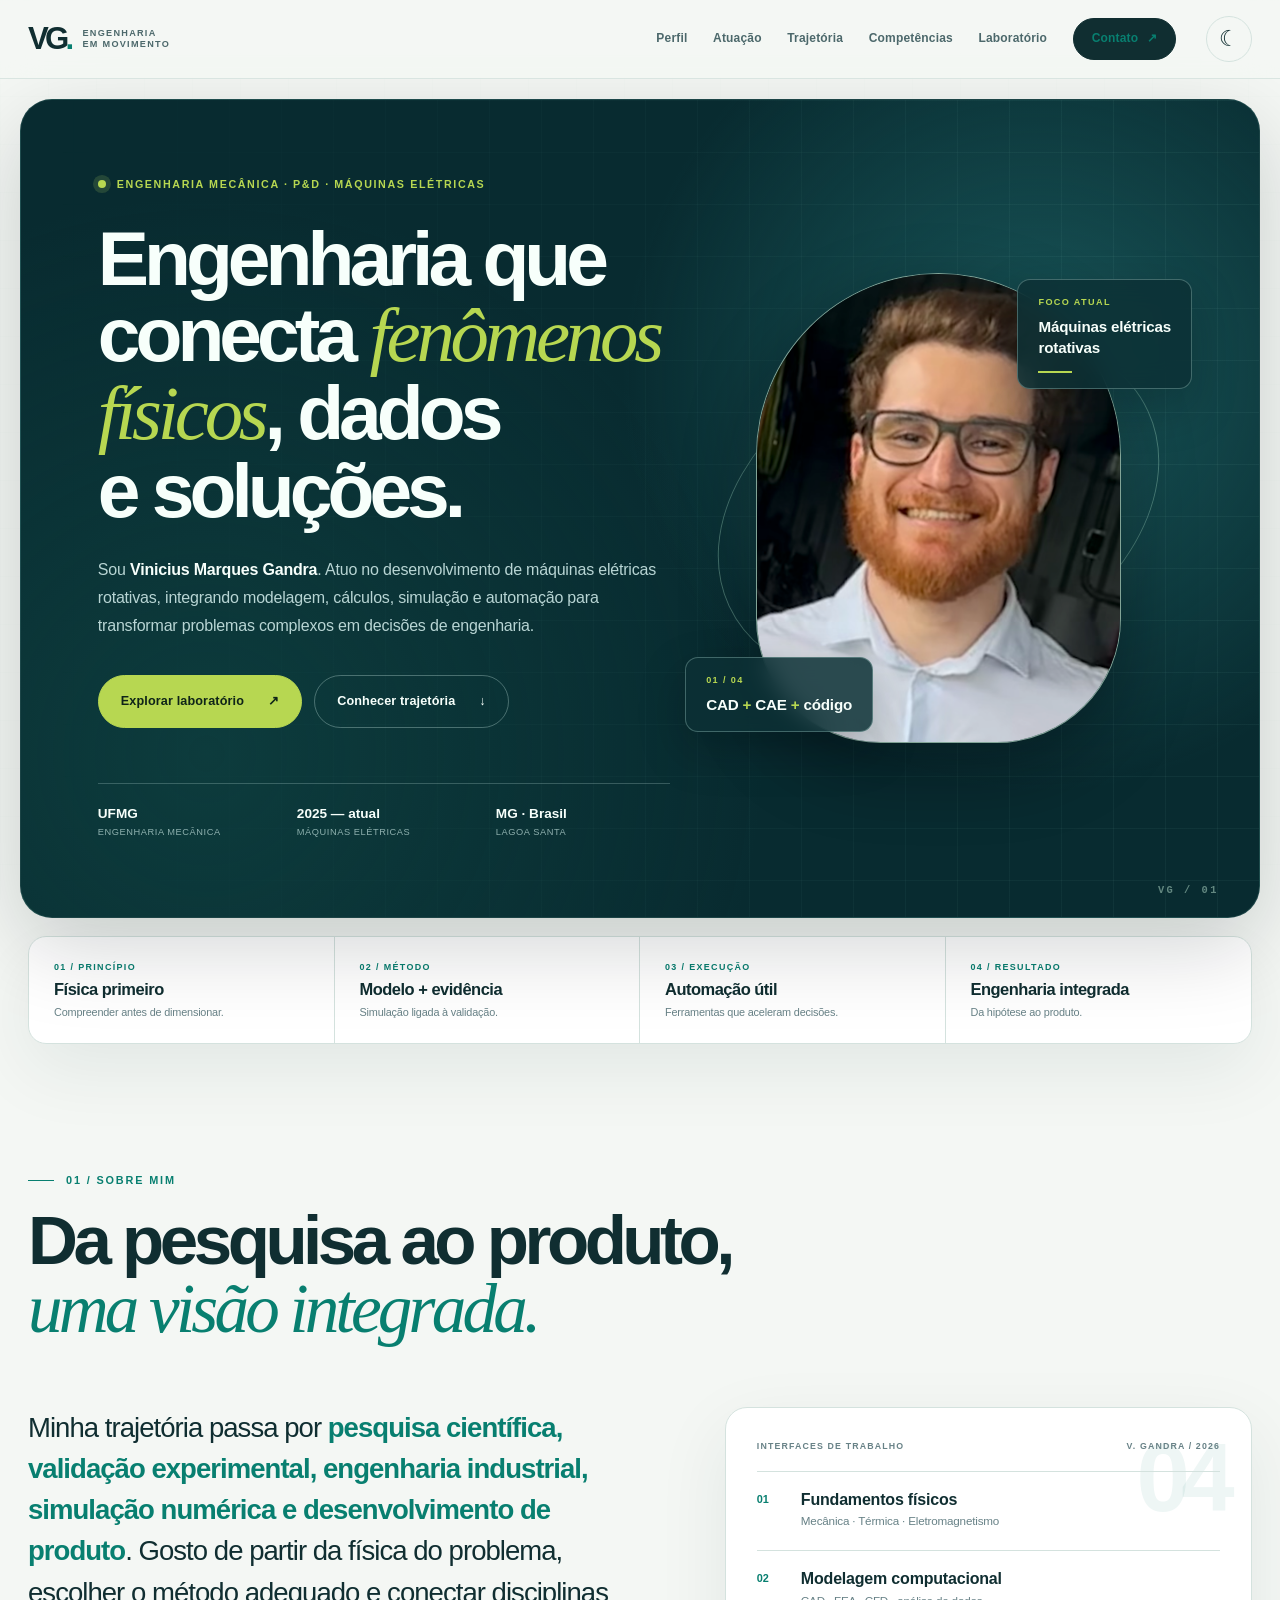
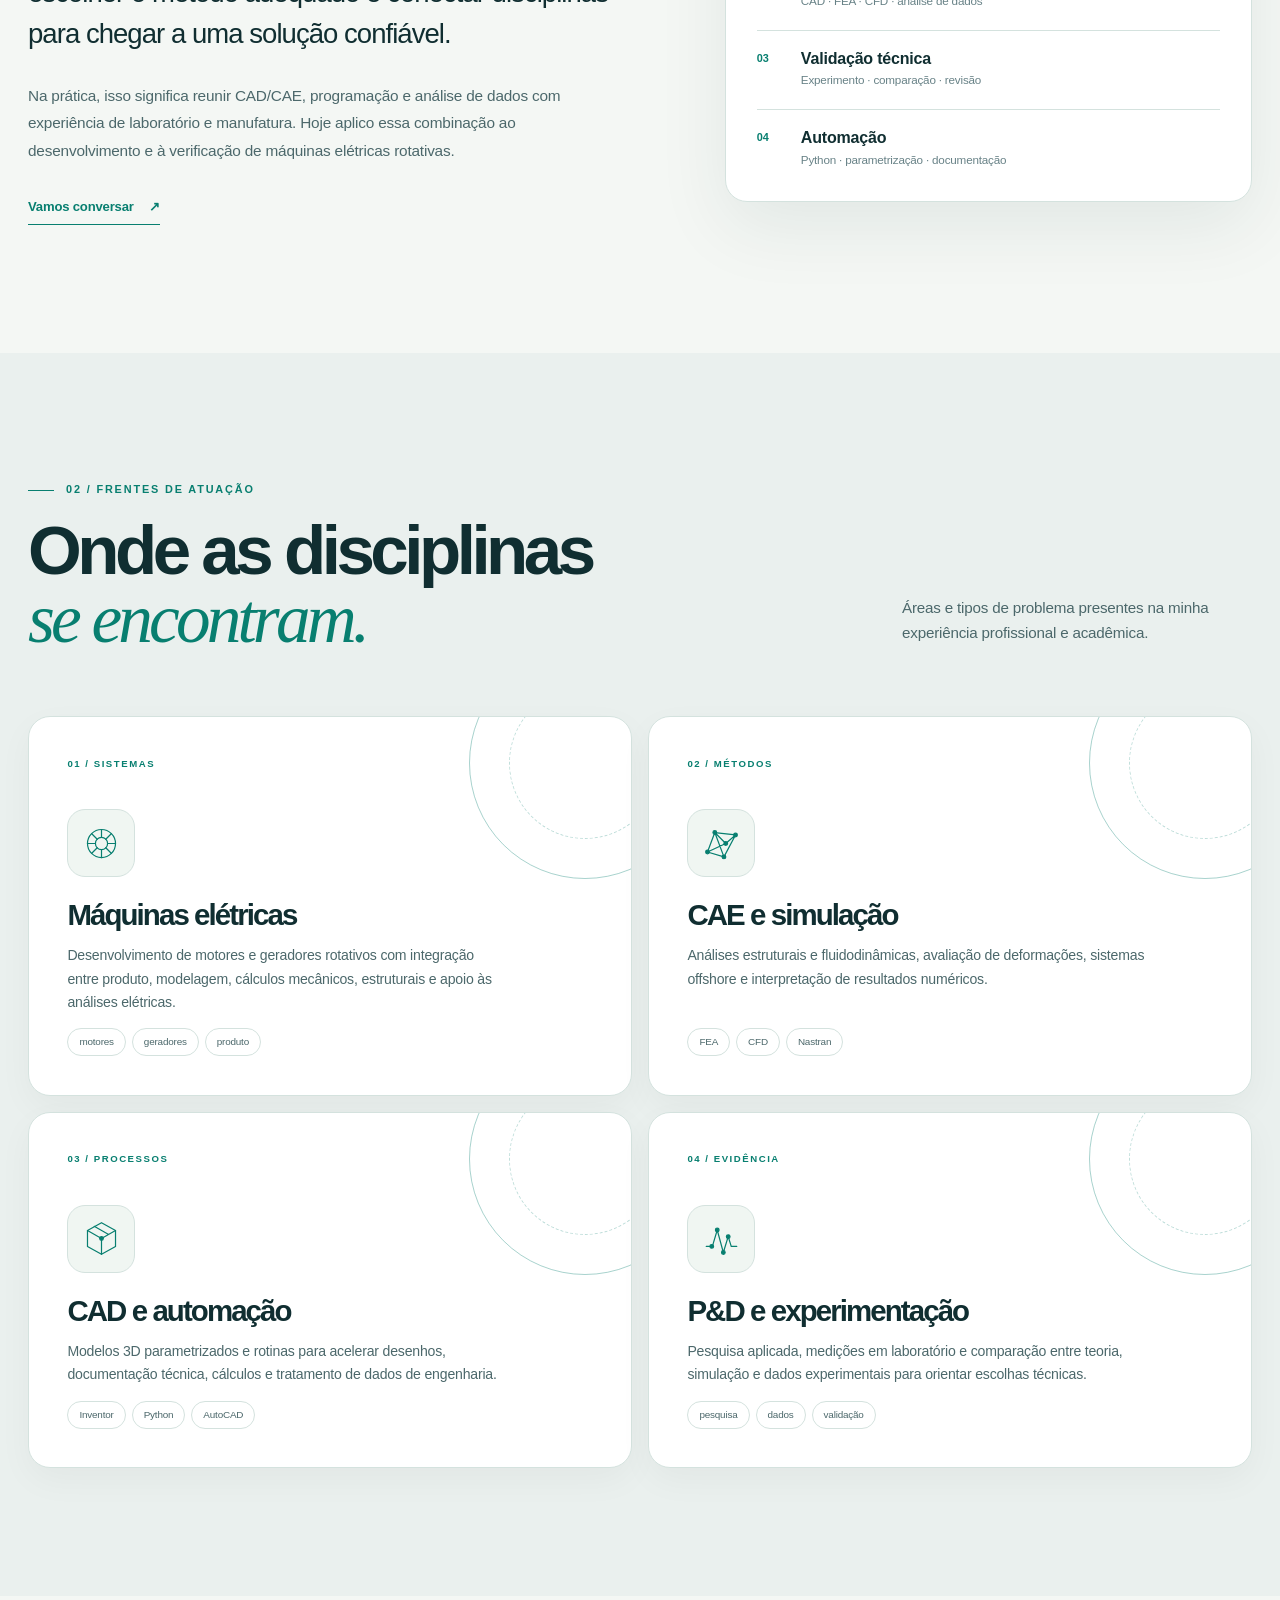
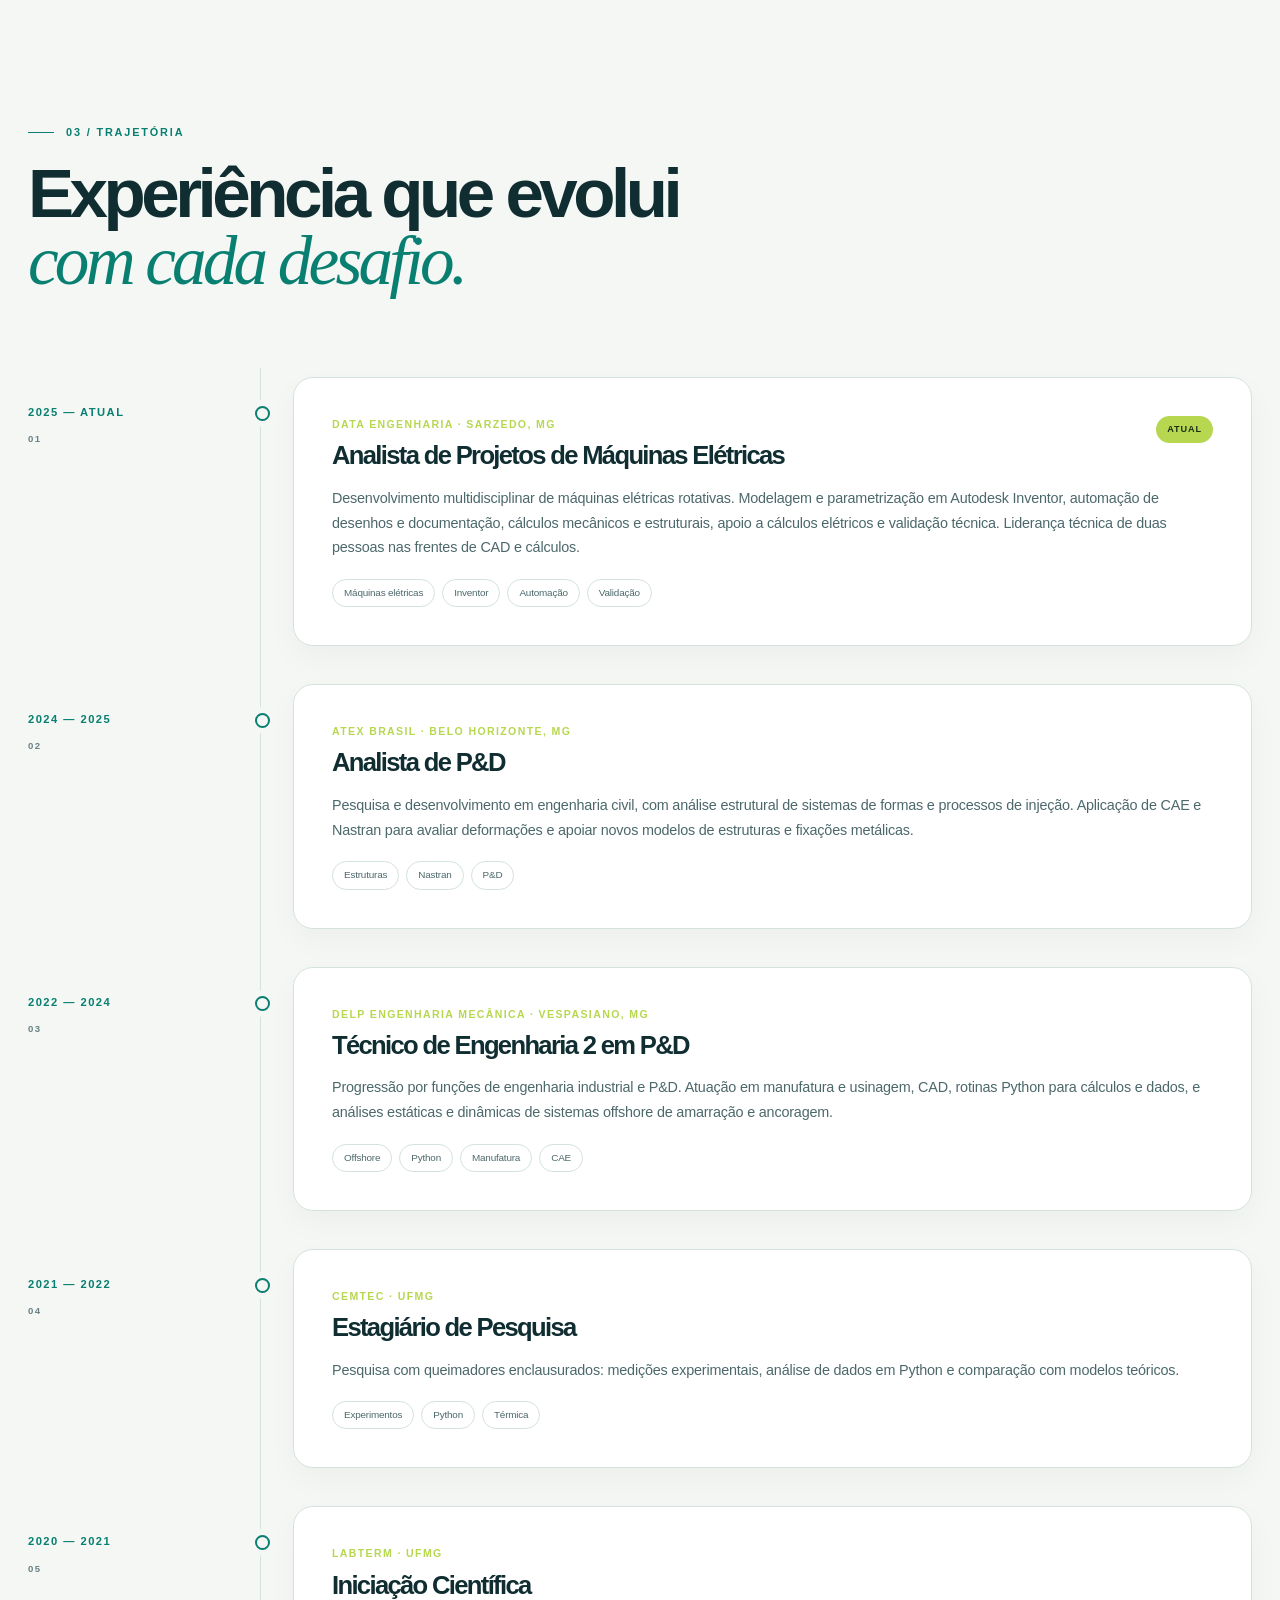
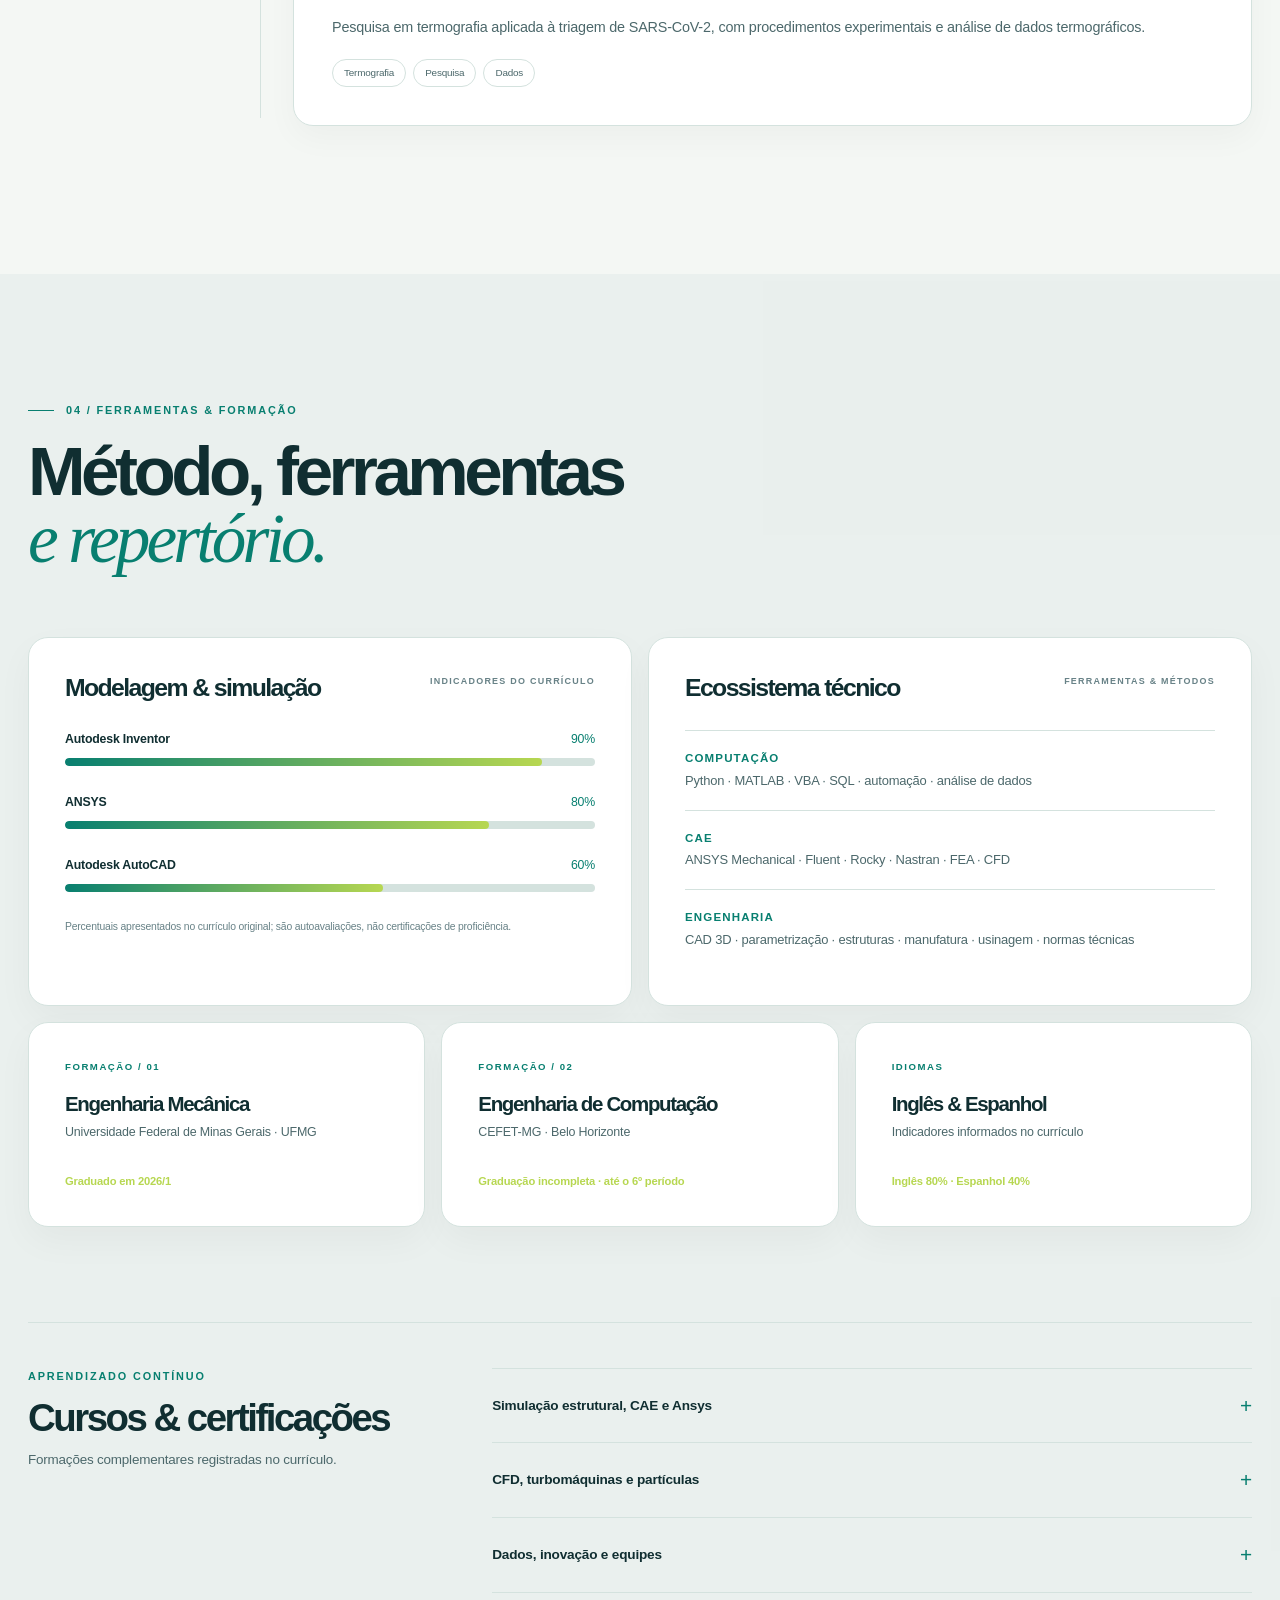
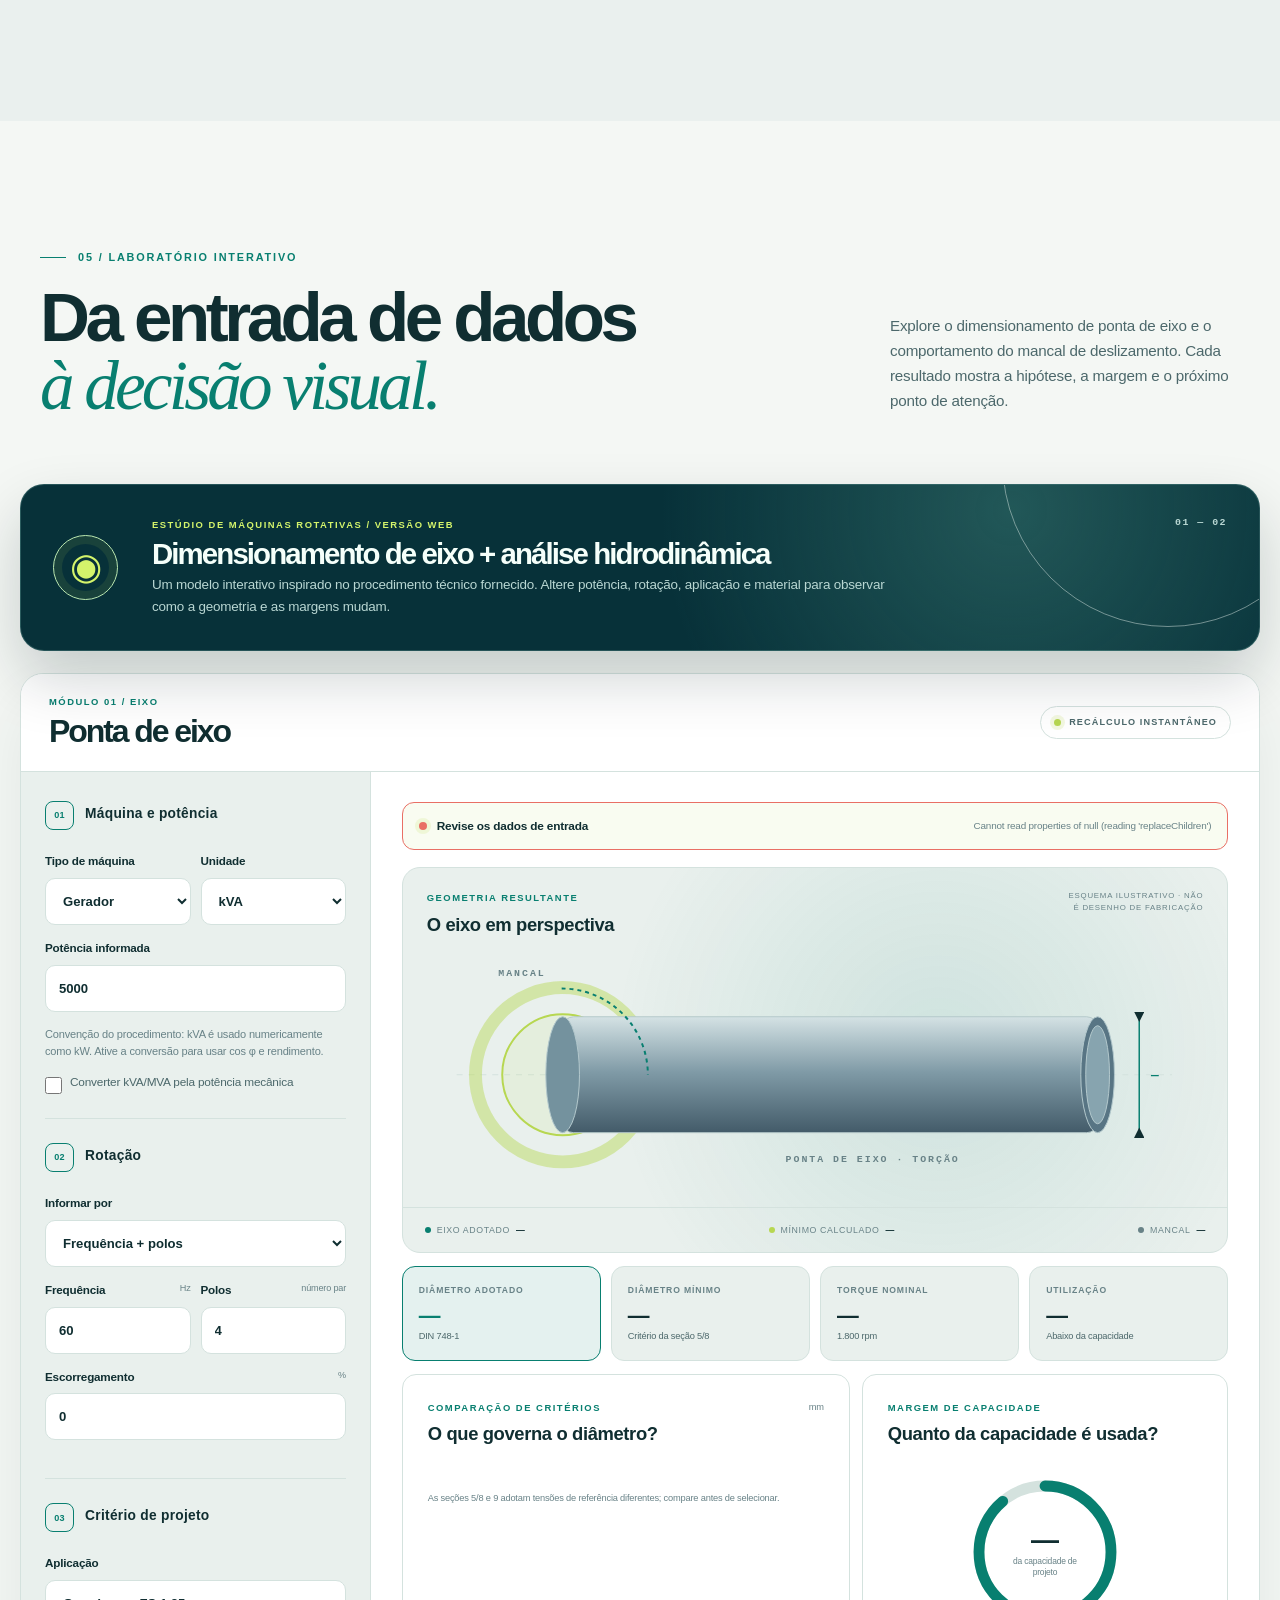
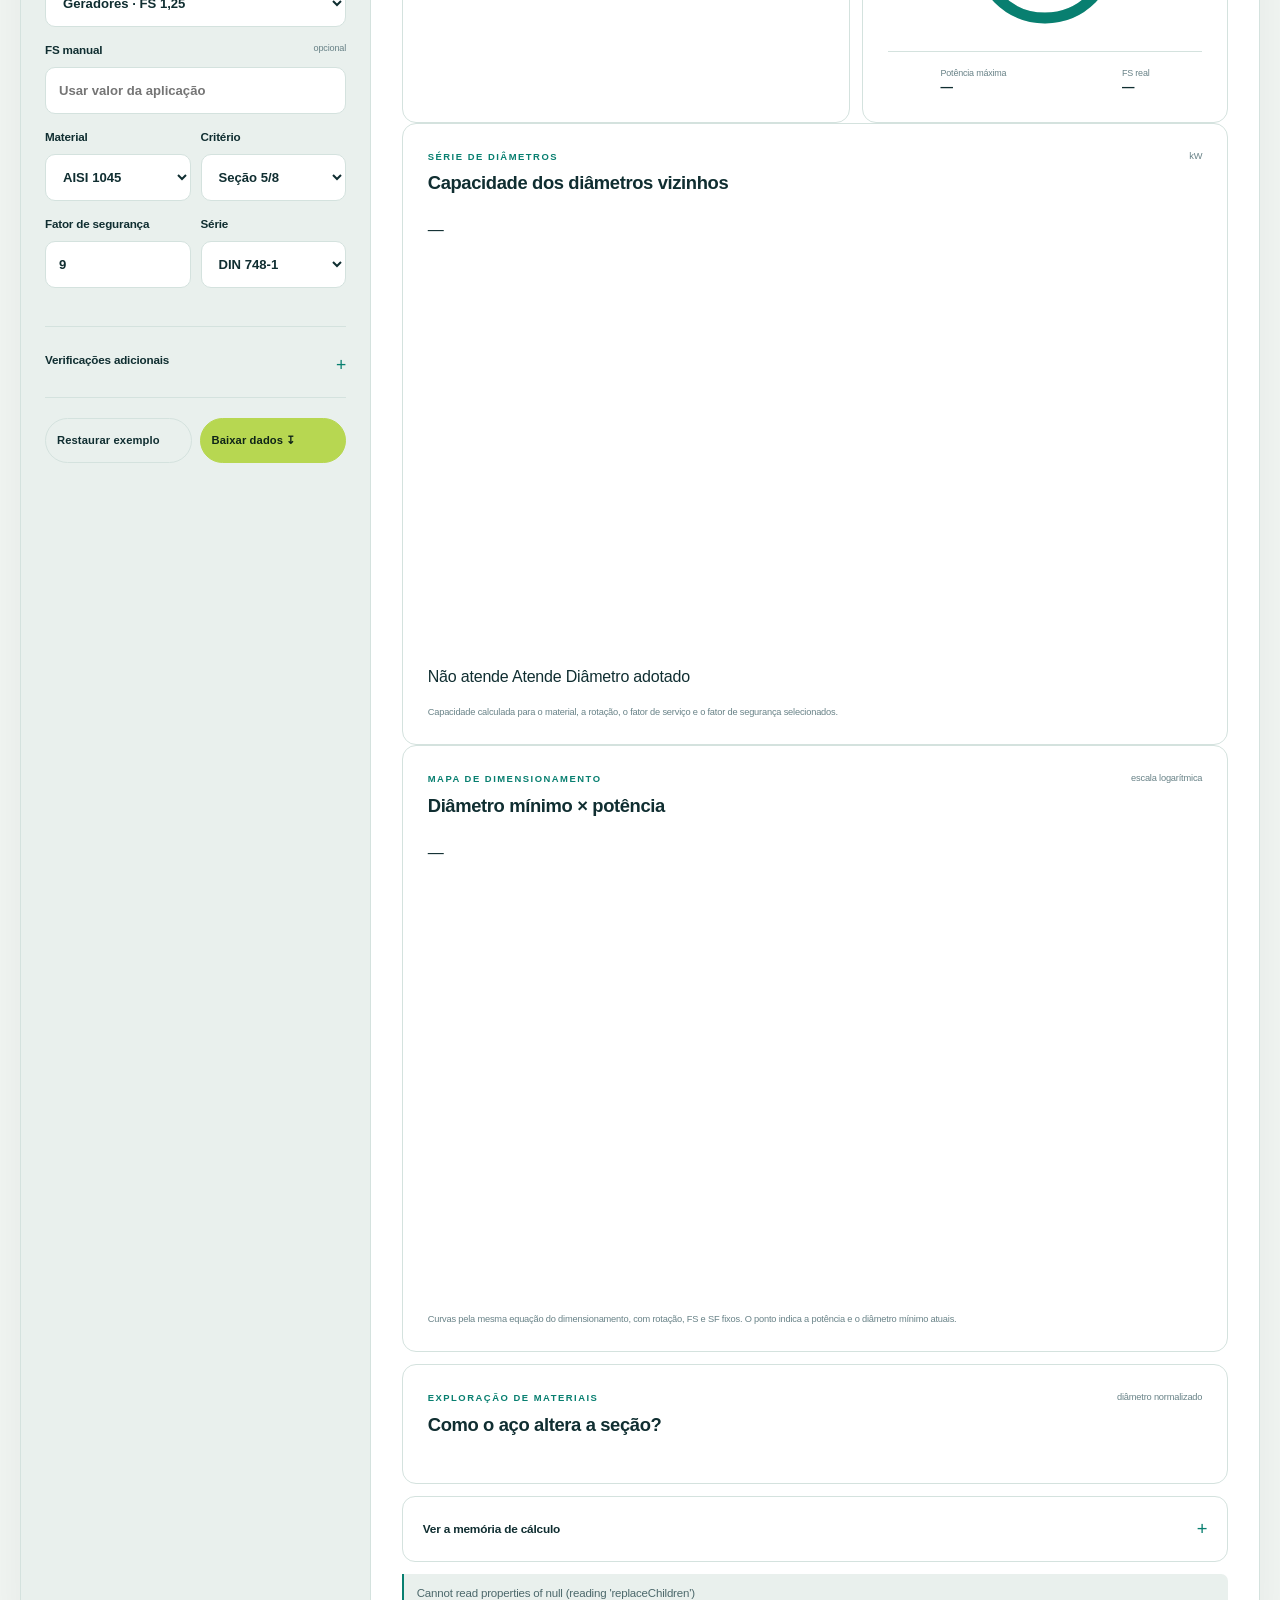
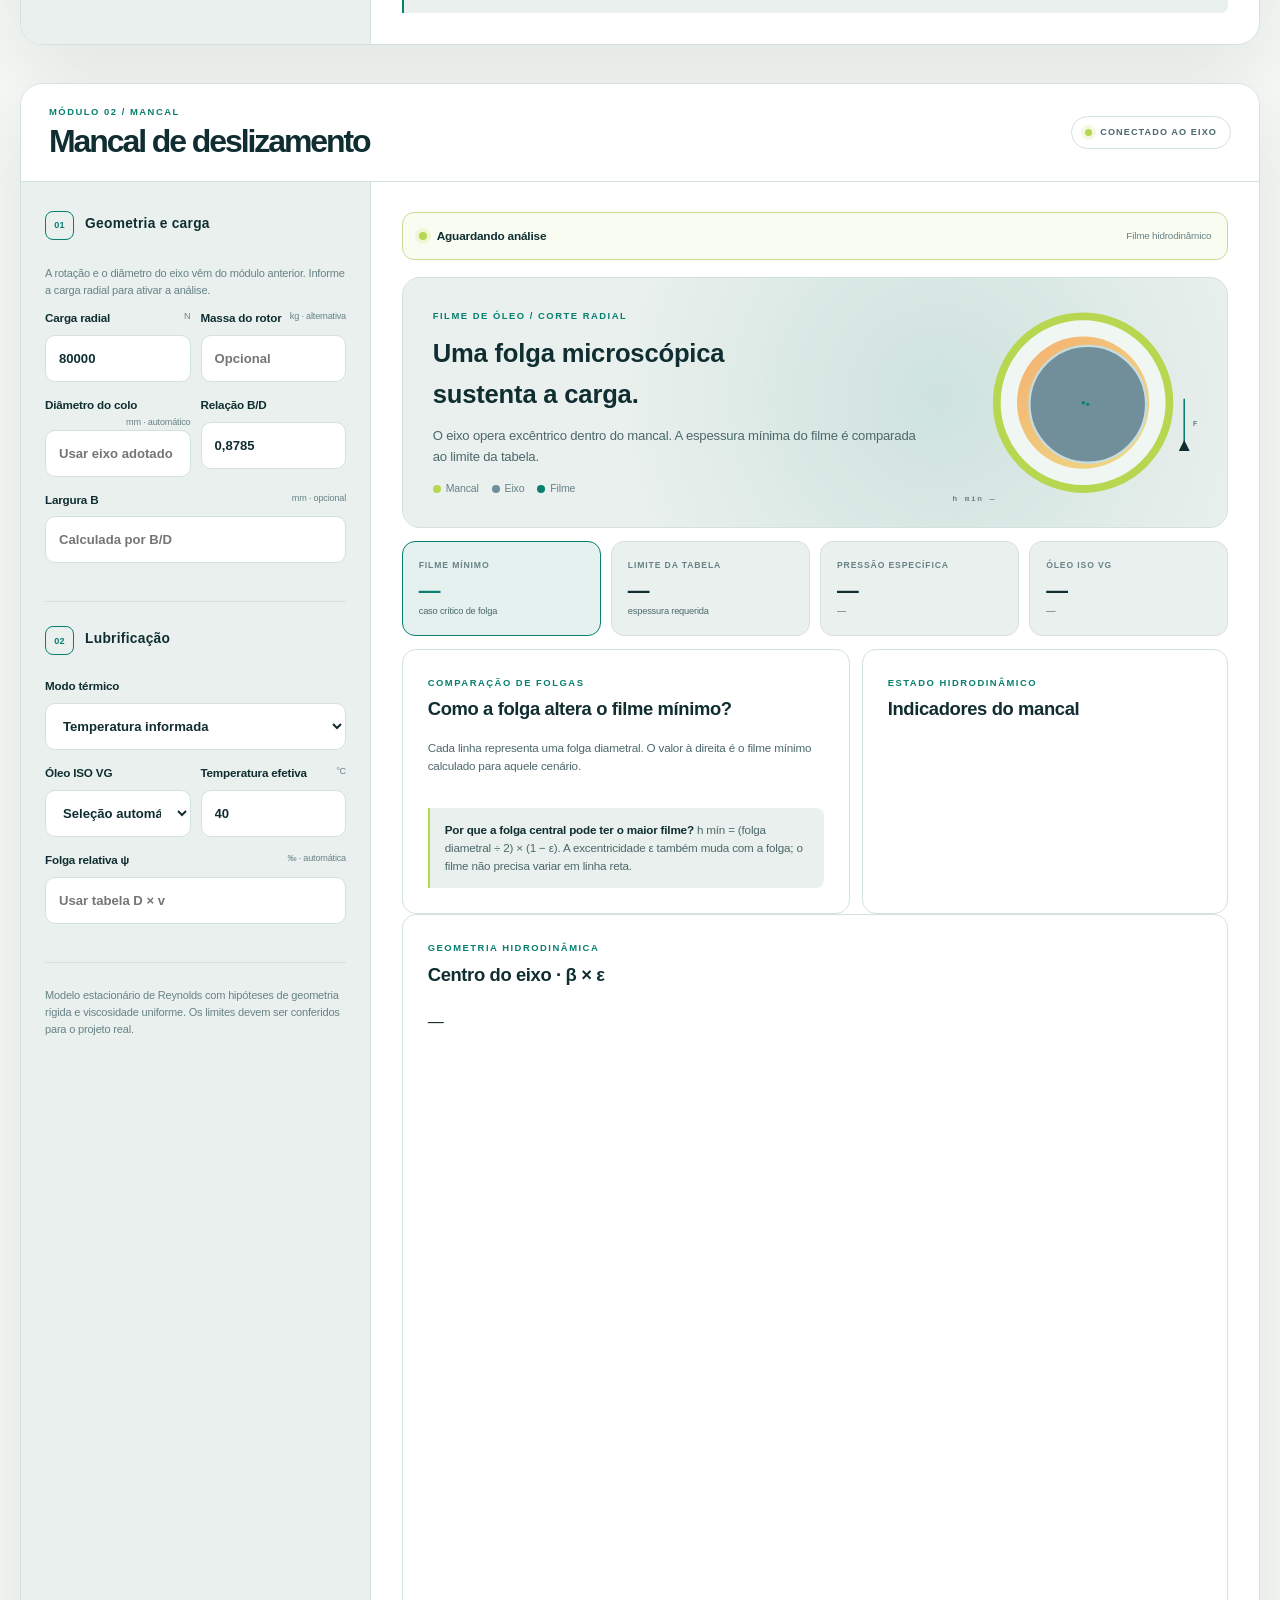
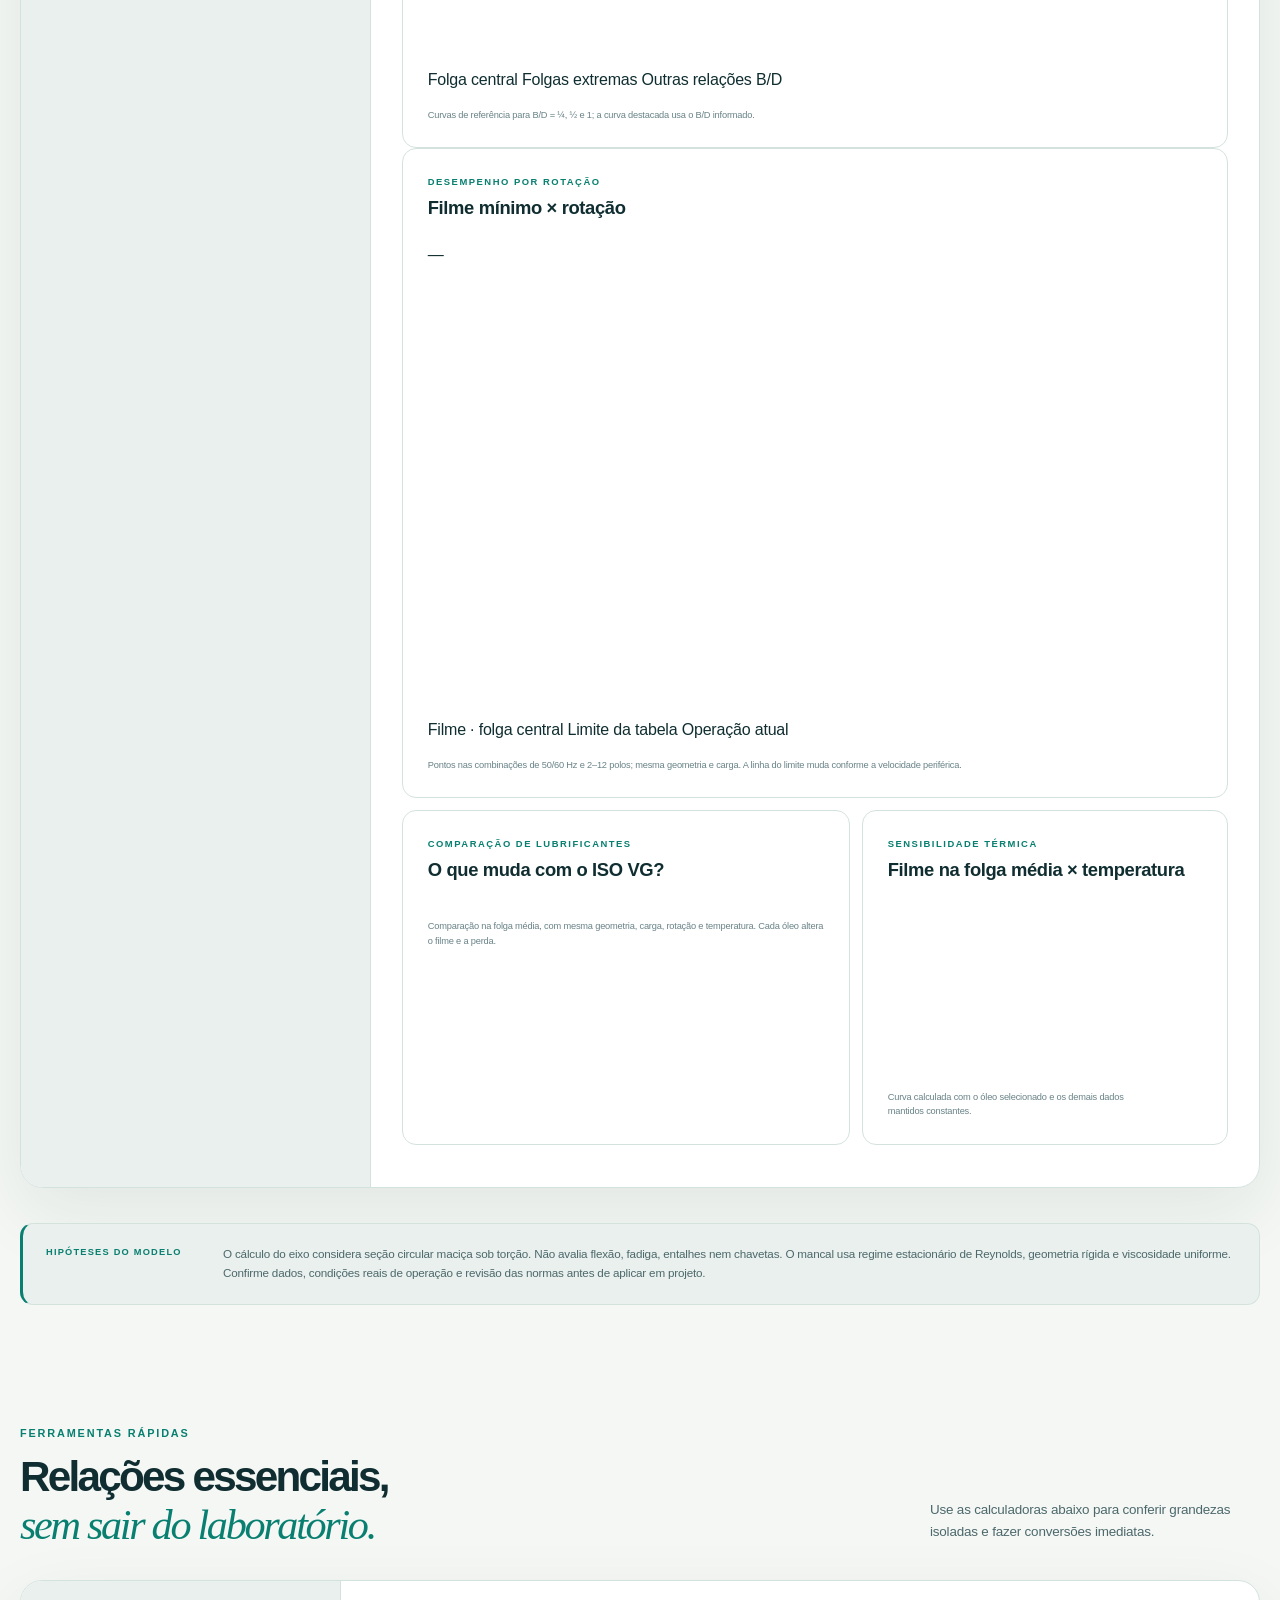
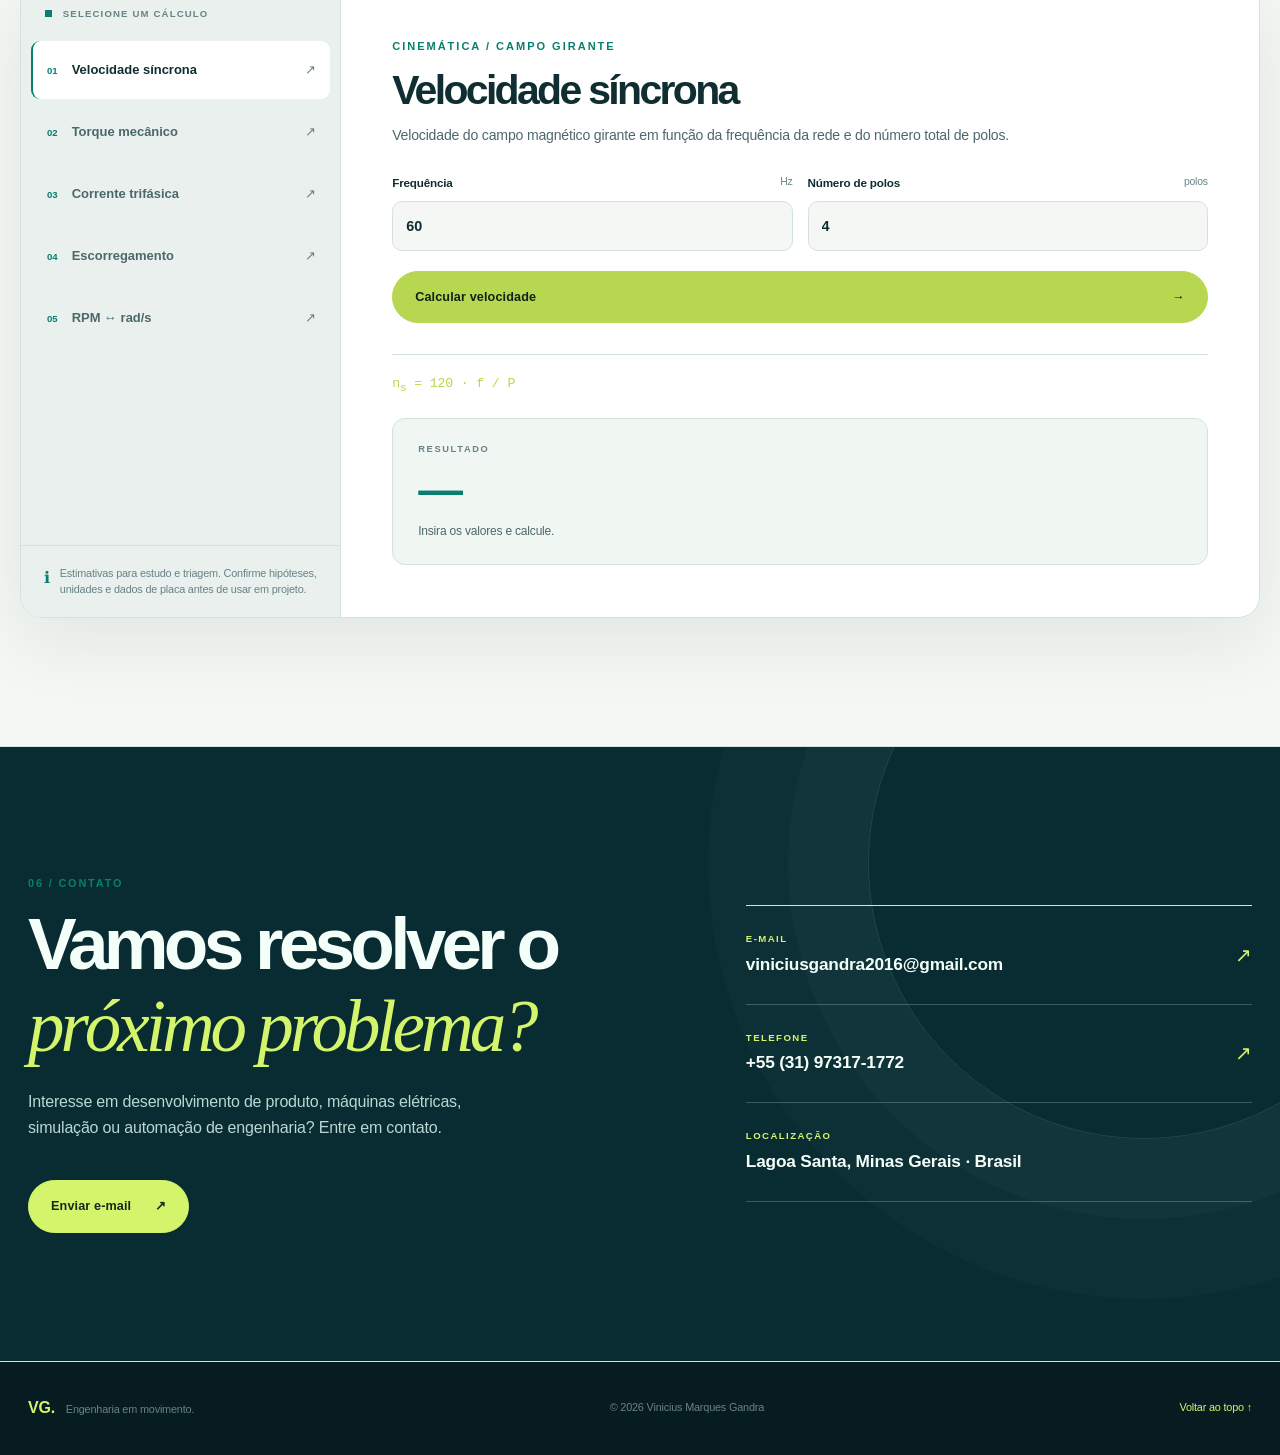
==== commit 3210608c: "Add files via upload" ====
--- a/index.html
+++ b/index.html
@@ -137,14 +137,16 @@
             </div>
             <div class="lab-kpis"><div class="lab-kpi primary"><span>DIÂMETRO ADOTADO</span><strong id="shaft-kpi-d">—</strong><small id="shaft-kpi-series">Série DIN 748-1</small></div><div class="lab-kpi"><span>DIÂMETRO MÍNIMO</span><strong id="shaft-kpi-min">—</strong><small id="shaft-kpi-criterion">Critério da seção 5/8</small></div><div class="lab-kpi"><span>TORQUE NOMINAL</span><strong id="shaft-kpi-torque">—</strong><small id="shaft-kpi-speed">—</small></div><div class="lab-kpi"><span>UTILIZAÇÃO</span><strong id="shaft-kpi-util">—</strong><small id="shaft-kpi-margin">—</small></div></div>
             <div class="lab-analysis-grid"><div class="lab-chart-card"><div class="lab-card-head"><div><span class="lab-overline">COMPARAÇÃO DE CRITÉRIOS</span><h4>O que governa o diâmetro?</h4></div><span>mm</span></div><div class="criterion-bars" id="criterion-bars"></div><p class="chart-foot">As seções 5/8 e 9 adotam tensões de referência diferentes; compare antes de selecionar.</p></div><div class="lab-chart-card capacity-card"><div class="lab-card-head"><div><span class="lab-overline">MARGEM DE CAPACIDADE</span><h4>Quanto da capacidade é usada?</h4></div></div><div class="capacity-visual"><svg viewBox="0 0 140 140" aria-hidden="true"><circle cx="70" cy="70" r="55" class="gauge-track"/><circle cx="70" cy="70" r="55" class="gauge-fill" id="shaft-gauge"/></svg><div><strong id="shaft-gauge-value">—</strong><span>da capacidade de projeto</span></div></div><div class="capacity-meta"><span>Potência máxima<br><strong id="shaft-capacity-power">—</strong></span><span>FS real<br><strong id="shaft-capacity-sf">—</strong></span></div></div></div>
-            <div class="lab-chart-card wide-chart"><div class="lab-card-head"><div><span class="lab-overline">MAPA DE OPERAÇÃO</span><h4>Potência admissível × rotação</h4></div><span>Diâmetro adotado</span></div><svg id="shaft-power-chart" viewBox="0 0 660 230" role="img" aria-label="Curva de potência admissível em função da rotação"></svg><p class="chart-foot">Curva para o diâmetro e material selecionados, mantendo FS e fator de segurança constantes.</p></div>
+            <div class="lab-chart-card engineering-chart-card"><div class="lab-card-head"><div><span class="lab-overline">SÉRIE DE DIÂMETROS</span><h4>Capacidade dos diâmetros vizinhos</h4></div><span>kW</span></div><p class="engineering-chart-context" id="shaft-neighbor-context">—</p><div class="chart-scroll" tabindex="0" role="region" aria-label="Gráfico de capacidade dos diâmetros vizinhos"><svg id="shaft-neighbor-chart" class="engineering-svg" viewBox="0 0 760 390" role="img" aria-label="Barras de potência admissível por diâmetro, com a potência de cálculo indicada por uma linha"></svg></div><div class="engineering-key"><span><i class="key-fails"></i> Não atende</span><span><i class="key-passes"></i> Atende</span><span><i class="key-selected"></i> Diâmetro adotado</span></div><p class="chart-foot">Capacidade calculada para o material, a rotação, o fator de serviço e o fator de segurança selecionados.</p></div>
+            <div class="lab-chart-card engineering-chart-card"><div class="lab-card-head"><div><span class="lab-overline">MAPA DE DIMENSIONAMENTO</span><h4>Diâmetro mínimo × potência</h4></div><span>escala logarítmica</span></div><p class="engineering-chart-context" id="shaft-curve-context">—</p><div class="chart-scroll" tabindex="0" role="region" aria-label="Gráfico de diâmetro mínimo em função da potência"><svg id="shaft-diameter-power-chart" class="engineering-svg" viewBox="0 0 760 400" role="img" aria-label="Curvas de diâmetro mínimo por potência para cada material e ponto de operação atual"></svg></div><div id="shaft-material-legend" class="material-legend"></div><p class="chart-foot">Curvas pela mesma equação do dimensionamento, com rotação, FS e SF fixos. O ponto indica a potência e o diâmetro mínimo atuais.</p></div>
             <div class="lab-chart-card materials-card"><div class="lab-card-head"><div><span class="lab-overline">EXPLORAÇÃO DE MATERIAIS</span><h4>Como o aço altera a seção?</h4></div><span>diâmetro normalizado</span></div><div id="material-comparison" class="material-comparison"></div></div>
             <details class="lab-memory"><summary>Ver a memória de cálculo <span aria-hidden="true">+</span></summary><div id="shaft-trace"></div></details><div id="shaft-messages" class="lab-messages" aria-live="polite"></div>
           </div>
         </div>
       </div>
 
-      <div class="lab-workspace bearing-workspace reveal" id="bearing-studio" data-view="results"><div class="lab-workspace-top"><div><span class="lab-step">MÓDULO 02 / MANCAL</span><h3>Mancal de deslizamento</h3></div><div class="lab-live"><span></span> CONECTADO AO EIXO</div></div><div class="studio-switch" role="group" aria-label="Visualização do módulo do mancal"><button type="button" data-studio-view="inputs" aria-pressed="false">01 <span>Parâmetros</span></button><button type="button" data-studio-view="results" aria-pressed="true">02 <span>Resultados</span></button></div><div class="lab-workspace-body"><aside class="lab-controls"><form id="bearing-form" novalidate><fieldset class="lab-fieldset"><legend><span>01</span> Geometria e carga</legend><p class="field-hint">A rotação e o diâmetro do eixo vêm do módulo anterior. Informe a carga radial para ativar a análise.</p><div class="lab-fields two"><label>Carga radial <small>N</small><input name="loadN" type="text" inputmode="decimal" value="80000"></label><label>Massa do rotor <small>kg · alternativa</small><input name="rotorMassKg" type="text" inputmode="decimal" placeholder="Opcional"></label></div><div class="lab-fields two" data-bearing-mass hidden><label>Fração neste mancal <small>% do peso</small><input name="loadFractionPct" type="text" inputmode="decimal" value="50"></label><label>Fator de carga<input name="loadFactor" type="text" inputmode="decimal" value="1"></label></div><div class="lab-fields two"><label>Diâmetro do colo <small>mm · automático</small><input name="diameterMm" type="text" inputmode="decimal" placeholder="Usar eixo adotado"></label><label>Relação B/D<input name="bd" type="text" inputmode="decimal" value="0,8785"></label></div><div class="lab-fields"><label>Largura B <small>mm · opcional</small><input name="lengthMm" type="text" inputmode="decimal" placeholder="Calculada por B/D"></label></div></fieldset><fieldset class="lab-fieldset"><legend><span>02</span> Lubrificação</legend><div class="lab-fields"><label>Modo térmico<select name="temperatureMode"><option value="provided">Temperatura informada</option><option value="balance">Balanço térmico da caixa</option></select></label></div><div class="lab-fields two"><label>Óleo ISO VG<select name="vg"><option value="">Seleção automática</option><option value="32">VG 32</option><option value="46">VG 46</option><option value="68">VG 68</option><option value="100">VG 100</option><option value="150">VG 150</option><option value="220">VG 220</option></select></label><label data-bearing-temp>Temperatura efetiva <small>°C</small><input name="temperatureC" type="text" inputmode="decimal" value="40"></label></div><div class="lab-fields two" data-bearing-balance hidden><label>Área da caixa <small>m²</small><input name="housingAreaM2" type="text" inputmode="decimal" value="1,2"></label><label>Temperatura ambiente <small>°C</small><input name="ambientTemperatureC" type="text" inputmode="decimal" value="40"></label><label>Troca térmica α <small>W/m²·K</small><input name="heatTransferWm2K" type="text" inputmode="decimal" value="20"></label><label>Limite térmico <small>°C</small><input name="temperatureLimitC" type="text" inputmode="decimal" value="90"></label></div><div class="lab-fields"><label>Folga relativa ψ <small>‰ · automática</small><input name="psiPermille" type="text" inputmode="decimal" placeholder="Usar tabela D × v"></label></div></fieldset><p class="field-hint">Modelo estacionário de Reynolds com hipóteses de geometria rígida e viscosidade uniforme. Os limites devem ser conferidos para o projeto real.</p></form><button class="studio-show-results" type="button">Ver resultados atualizados <span aria-hidden="true">↗</span></button></aside><div class="lab-results"><div class="lab-status" id="bearing-status"><span class="status-dot"></span><strong>Aguardando análise</strong><small>Filme hidrodinâmico</small></div><div class="bearing-hero"><div class="bearing-hero-copy"><span class="lab-overline">FILME DE ÓLEO / CORTE RADIAL</span><h4>Uma folga microscópica sustenta a carga.</h4><p>O eixo opera excêntrico dentro do mancal. A espessura mínima do filme é comparada ao limite da tabela.</p><div class="bearing-legend"><span><i class="legend-bearing"></i> Mancal</span><span><i class="legend-shaft"></i> Eixo</span><span><i class="legend-film"></i> Filme</span></div></div><svg id="bearing-diagram" viewBox="0 0 360 300" role="img" aria-label="Seção do eixo excêntrico no mancal com filme de óleo"><defs><linearGradient id="oil-gradient" x1="0" y1="0" x2="1" y2="1"><stop offset="0" stop-color="#f5ad69"/><stop offset="1" stop-color="#eddb81"/></linearGradient></defs><circle cx="175" cy="150" r="111" class="bearing-outer"/><circle cx="175" cy="150" r="85" class="bearing-oil"/><circle cx="181" cy="152" r="75" class="bearing-rotor" id="bearing-rotor"/><circle cx="175" cy="150" r="2" class="bearing-center"/><circle cx="181" cy="152" r="2" class="bearing-center" id="bearing-offset-point"/><line x1="175" y1="150" x2="181" y2="152" class="bearing-ecc-line" id="bearing-ecc-line"/><path d="M305 145v60" class="bearing-load-arrow" marker-end="url(#dim-arrow)"/><text x="316" y="180" class="drawing-label-small">F</text><text x="7" y="277" class="drawing-label-small" id="bearing-diagram-label">h mín —</text></svg></div><div class="lab-kpis"><div class="lab-kpi primary"><span>FILME MÍNIMO</span><strong id="bearing-kpi-film">—</strong><small>caso crítico de folga</small></div><div class="lab-kpi"><span>LIMITE DA TABELA</span><strong id="bearing-kpi-limit">—</strong><small>espessura requerida</small></div><div class="lab-kpi"><span>PRESSÃO ESPECÍFICA</span><strong id="bearing-kpi-pressure">—</strong><small id="bearing-kpi-load">—</small></div><div class="lab-kpi"><span>ÓLEO ISO VG</span><strong id="bearing-kpi-oil">—</strong><small id="bearing-kpi-temp">—</small></div></div><div class="lab-analysis-grid"><div class="lab-chart-card"><div class="lab-card-head"><div><span class="lab-overline">COMPARAÇÃO DE FOLGAS</span><h4>Como a folga altera o filme mínimo?</h4></div></div><p class="film-chart-intro">Cada linha representa uma folga diametral. O valor à direita é o filme mínimo calculado para aquele cenário.</p><div id="bearing-film-chart" class="film-chart"></div><p class="film-chart-formula"><strong>Por que a folga central pode ter o maior filme?</strong> h mín = (folga diametral ÷ 2) × (1 − ε). A excentricidade ε também muda com a folga; o filme não precisa variar em linha reta.</p></div><div class="lab-chart-card"><div class="lab-card-head"><div><span class="lab-overline">ESTADO HIDRODINÂMICO</span><h4>Indicadores do mancal</h4></div></div><div id="bearing-metrics" class="bearing-metrics"></div></div></div><div class="lab-analysis-grid"><div class="lab-chart-card"><div class="lab-card-head"><div><span class="lab-overline">COMPARAÇÃO DE LUBRIFICANTES</span><h4>O que muda com o ISO VG?</h4></div></div><div id="bearing-oil-comparison" class="oil-comparison"></div><p class="chart-foot">Comparação na folga média, com mesma geometria, carga, rotação e temperatura. Cada óleo altera o filme e a perda.</p></div><div class="lab-chart-card"><div class="lab-card-head"><div><span class="lab-overline">SENSIBILIDADE TÉRMICA</span><h4>Filme na folga média × temperatura</h4></div></div><svg id="bearing-temperature-chart" viewBox="0 0 350 190" role="img" aria-label="Espessura do filme de óleo em função da temperatura"></svg><p class="chart-foot">Curva calculada com o óleo selecionado e os demais dados mantidos constantes.</p></div></div><div id="bearing-messages" class="lab-messages" aria-live="polite"></div></div></div></div>
+      <div class="lab-workspace bearing-workspace reveal" id="bearing-studio" data-view="results"><div class="lab-workspace-top"><div><span class="lab-step">MÓDULO 02 / MANCAL</span><h3>Mancal de deslizamento</h3></div><div class="lab-live"><span></span> CONECTADO AO EIXO</div></div><div class="studio-switch" role="group" aria-label="Visualização do módulo do mancal"><button type="button" data-studio-view="inputs" aria-pressed="false">01 <span>Parâmetros</span></button><button type="button" data-studio-view="results" aria-pressed="true">02 <span>Resultados</span></button></div><div class="lab-workspace-body"><aside class="lab-controls"><form id="bearing-form" novalidate><fieldset class="lab-fieldset"><legend><span>01</span> Geometria e carga</legend><p class="field-hint">A rotação e o diâmetro do eixo vêm do módulo anterior. Informe a carga radial para ativar a análise.</p><div class="lab-fields two"><label>Carga radial <small>N</small><input name="loadN" type="text" inputmode="decimal" value="80000"></label><label>Massa do rotor <small>kg · alternativa</small><input name="rotorMassKg" type="text" inputmode="decimal" placeholder="Opcional"></label></div><div class="lab-fields two" data-bearing-mass hidden><label>Fração neste mancal <small>% do peso</small><input name="loadFractionPct" type="text" inputmode="decimal" value="50"></label><label>Fator de carga<input name="loadFactor" type="text" inputmode="decimal" value="1"></label></div><div class="lab-fields two"><label>Diâmetro do colo <small>mm · automático</small><input name="diameterMm" type="text" inputmode="decimal" placeholder="Usar eixo adotado"></label><label>Relação B/D<input name="bd" type="text" inputmode="decimal" value="0,8785"></label></div><div class="lab-fields"><label>Largura B <small>mm · opcional</small><input name="lengthMm" type="text" inputmode="decimal" placeholder="Calculada por B/D"></label></div></fieldset><fieldset class="lab-fieldset"><legend><span>02</span> Lubrificação</legend><div class="lab-fields"><label>Modo térmico<select name="temperatureMode"><option value="provided">Temperatura informada</option><option value="balance">Balanço térmico da caixa</option></select></label></div><div class="lab-fields two"><label>Óleo ISO VG<select name="vg"><option value="">Seleção automática</option><option value="32">VG 32</option><option value="46">VG 46</option><option value="68">VG 68</option><option value="100">VG 100</option><option value="150">VG 150</option><option value="220">VG 220</option></select></label><label data-bearing-temp>Temperatura efetiva <small>°C</small><input name="temperatureC" type="text" inputmode="decimal" value="40"></label></div><div class="lab-fields two" data-bearing-balance hidden><label>Área da caixa <small>m²</small><input name="housingAreaM2" type="text" inputmode="decimal" value="1,2"></label><label>Temperatura ambiente <small>°C</small><input name="ambientTemperatureC" type="text" inputmode="decimal" value="40"></label><label>Troca térmica α <small>W/m²·K</small><input name="heatTransferWm2K" type="text" inputmode="decimal" value="20"></label><label>Limite térmico <small>°C</small><input name="temperatureLimitC" type="text" inputmode="decimal" value="90"></label></div><div class="lab-fields"><label>Folga relativa ψ <small>‰ · automática</small><input name="psiPermille" type="text" inputmode="decimal" placeholder="Usar tabela D × v"></label></div></fieldset><p class="field-hint">Modelo estacionário de Reynolds com hipóteses de geometria rígida e viscosidade uniforme. Os limites devem ser conferidos para o projeto real.</p></form><button class="studio-show-results" type="button">Ver resultados atualizados <span aria-hidden="true">↗</span></button></aside><div class="lab-results"><div class="lab-status" id="bearing-status"><span class="status-dot"></span><strong>Aguardando análise</strong><small>Filme hidrodinâmico</small></div><div class="bearing-hero"><div class="bearing-hero-copy"><span class="lab-overline">FILME DE ÓLEO / CORTE RADIAL</span><h4>Uma folga microscópica sustenta a carga.</h4><p>O eixo opera excêntrico dentro do mancal. A espessura mínima do filme é comparada ao limite da tabela.</p><div class="bearing-legend"><span><i class="legend-bearing"></i> Mancal</span><span><i class="legend-shaft"></i> Eixo</span><span><i class="legend-film"></i> Filme</span></div></div><svg id="bearing-diagram" viewBox="0 0 360 300" role="img" aria-label="Seção do eixo excêntrico no mancal com filme de óleo"><defs><linearGradient id="oil-gradient" x1="0" y1="0" x2="1" y2="1"><stop offset="0" stop-color="#f5ad69"/><stop offset="1" stop-color="#eddb81"/></linearGradient></defs><circle cx="175" cy="150" r="111" class="bearing-outer"/><circle cx="175" cy="150" r="85" class="bearing-oil"/><circle cx="181" cy="152" r="75" class="bearing-rotor" id="bearing-rotor"/><circle cx="175" cy="150" r="2" class="bearing-center"/><circle cx="181" cy="152" r="2" class="bearing-center" id="bearing-offset-point"/><line x1="175" y1="150" x2="181" y2="152" class="bearing-ecc-line" id="bearing-ecc-line"/><path d="M305 145v60" class="bearing-load-arrow" marker-end="url(#dim-arrow)"/><text x="316" y="180" class="drawing-label-small">F</text><text x="7" y="277" class="drawing-label-small" id="bearing-diagram-label">h mín —</text></svg></div><div class="lab-kpis"><div class="lab-kpi primary"><span>FILME MÍNIMO</span><strong id="bearing-kpi-film">—</strong><small>caso crítico de folga</small></div><div class="lab-kpi"><span>LIMITE DA TABELA</span><strong id="bearing-kpi-limit">—</strong><small>espessura requerida</small></div><div class="lab-kpi"><span>PRESSÃO ESPECÍFICA</span><strong id="bearing-kpi-pressure">—</strong><small id="bearing-kpi-load">—</small></div><div class="lab-kpi"><span>ÓLEO ISO VG</span><strong id="bearing-kpi-oil">—</strong><small id="bearing-kpi-temp">—</small></div></div><div class="lab-analysis-grid"><div class="lab-chart-card"><div class="lab-card-head"><div><span class="lab-overline">COMPARAÇÃO DE FOLGAS</span><h4>Como a folga altera o filme mínimo?</h4></div></div><p class="film-chart-intro">Cada linha representa uma folga diametral. O valor à direita é o filme mínimo calculado para aquele cenário.</p><div id="bearing-film-chart" class="film-chart"></div><p class="film-chart-formula"><strong>Por que a folga central pode ter o maior filme?</strong> h mín = (folga diametral ÷ 2) × (1 − ε). A excentricidade ε também muda com a folga; o filme não precisa variar em linha reta.</p></div><div class="lab-chart-card"><div class="lab-card-head"><div><span class="lab-overline">ESTADO HIDRODINÂMICO</span><h4>Indicadores do mancal</h4></div></div><div id="bearing-metrics" class="bearing-metrics"></div></div></div><div class="bearing-engineering-grid"><div class="lab-chart-card engineering-chart-card"><div class="lab-card-head"><div><span class="lab-overline">GEOMETRIA HIDRODINÂMICA</span><h4>Centro do eixo · β × ε</h4></div></div><p class="engineering-chart-context" id="bearing-polar-context">—</p><div class="chart-scroll polar-scroll" tabindex="0" role="region" aria-label="Gráfico polar da posição do eixo no mancal"><svg id="bearing-polar-chart" class="engineering-svg" viewBox="0 0 420 330" role="img" aria-label="Posição do centro do eixo para diferentes relações B sobre D e para os três cenários de folga"></svg></div><div class="engineering-key"><span><i class="key-polar-current"></i> Folga central</span><span><i class="key-polar-end"></i> Folgas extremas</span><span><i class="key-polar-reference"></i> Outras relações B/D</span></div><p class="chart-foot">Curvas de referência para B/D = ¼, ½ e 1; a curva destacada usa o B/D informado.</p></div><div class="lab-chart-card engineering-chart-card"><div class="lab-card-head"><div><span class="lab-overline">DESEMPENHO POR ROTAÇÃO</span><h4>Filme mínimo × rotação</h4></div></div><p class="engineering-chart-context" id="bearing-rpm-context">—</p><div class="chart-scroll" tabindex="0" role="region" aria-label="Gráfico de filme mínimo em função da rotação"><svg id="bearing-rpm-chart" class="engineering-svg" viewBox="0 0 620 340" role="img" aria-label="Curva de filme mínimo com pontos de rotação e limite de espessura da tabela"></svg></div><div class="engineering-key"><span><i class="key-rpm-film"></i> Filme · folga central</span><span><i class="key-rpm-limit"></i> Limite da tabela</span><span><i class="key-rpm-current"></i> Operação atual</span></div><p class="chart-foot">Pontos nas combinações de 50/60 Hz e 2–12 polos; mesma geometria e carga. A linha do limite muda conforme a velocidade periférica.</p></div></div>
+            <div class="lab-analysis-grid"><div class="lab-chart-card"><div class="lab-card-head"><div><span class="lab-overline">COMPARAÇÃO DE LUBRIFICANTES</span><h4>O que muda com o ISO VG?</h4></div></div><div id="bearing-oil-comparison" class="oil-comparison"></div><p class="chart-foot">Comparação na folga média, com mesma geometria, carga, rotação e temperatura. Cada óleo altera o filme e a perda.</p></div><div class="lab-chart-card"><div class="lab-card-head"><div><span class="lab-overline">SENSIBILIDADE TÉRMICA</span><h4>Filme na folga média × temperatura</h4></div></div><svg id="bearing-temperature-chart" viewBox="0 0 350 190" role="img" aria-label="Espessura do filme de óleo em função da temperatura"></svg><p class="chart-foot">Curva calculada com o óleo selecionado e os demais dados mantidos constantes.</p></div></div><div id="bearing-messages" class="lab-messages" aria-live="polite"></div></div></div></div>
 
       <div class="lab-scope reveal"><span>HIPÓTESES DO MODELO</span><p>O cálculo do eixo considera seção circular maciça sob torção. Não avalia flexão, fadiga, entalhes nem chavetas. O mancal usa regime estacionário de Reynolds, geometria rígida e viscosidade uniforme. Confirme dados, condições reais de operação e revisão das normas antes de aplicar em projeto.</p></div>
 
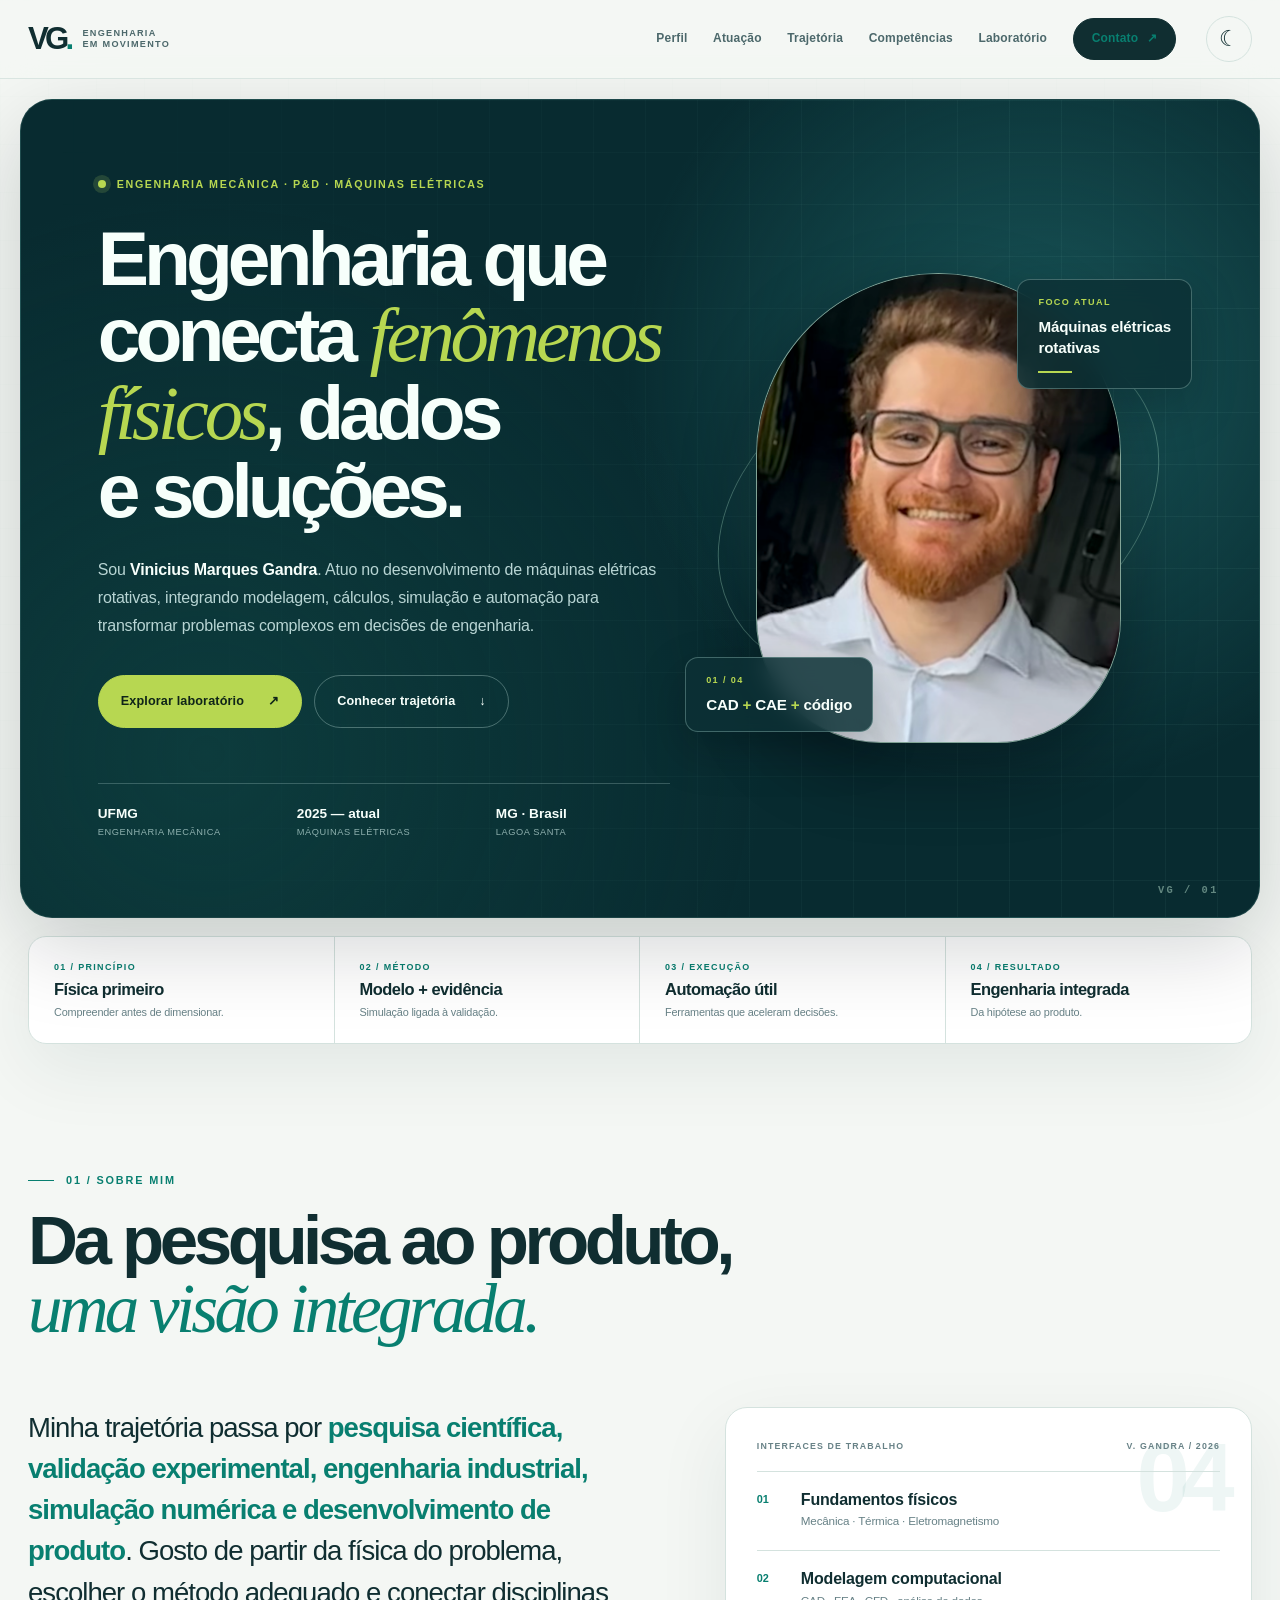
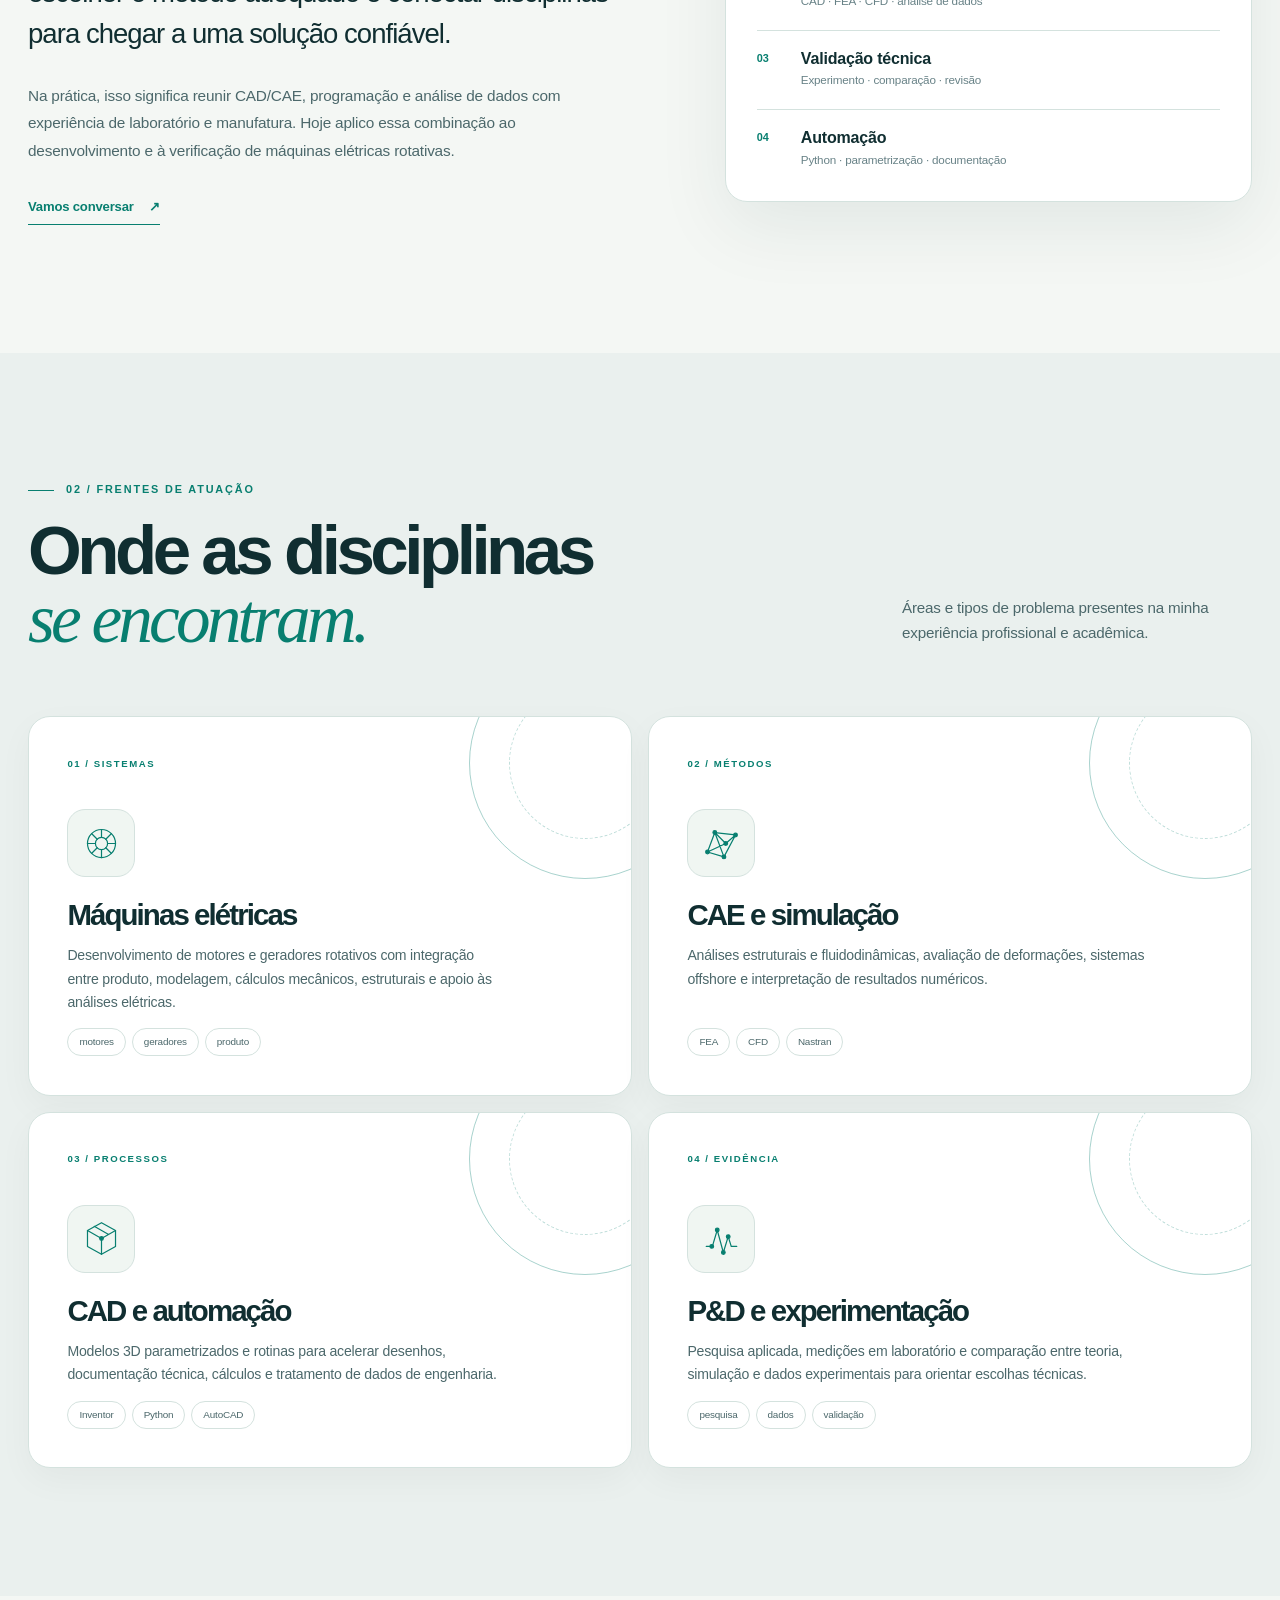
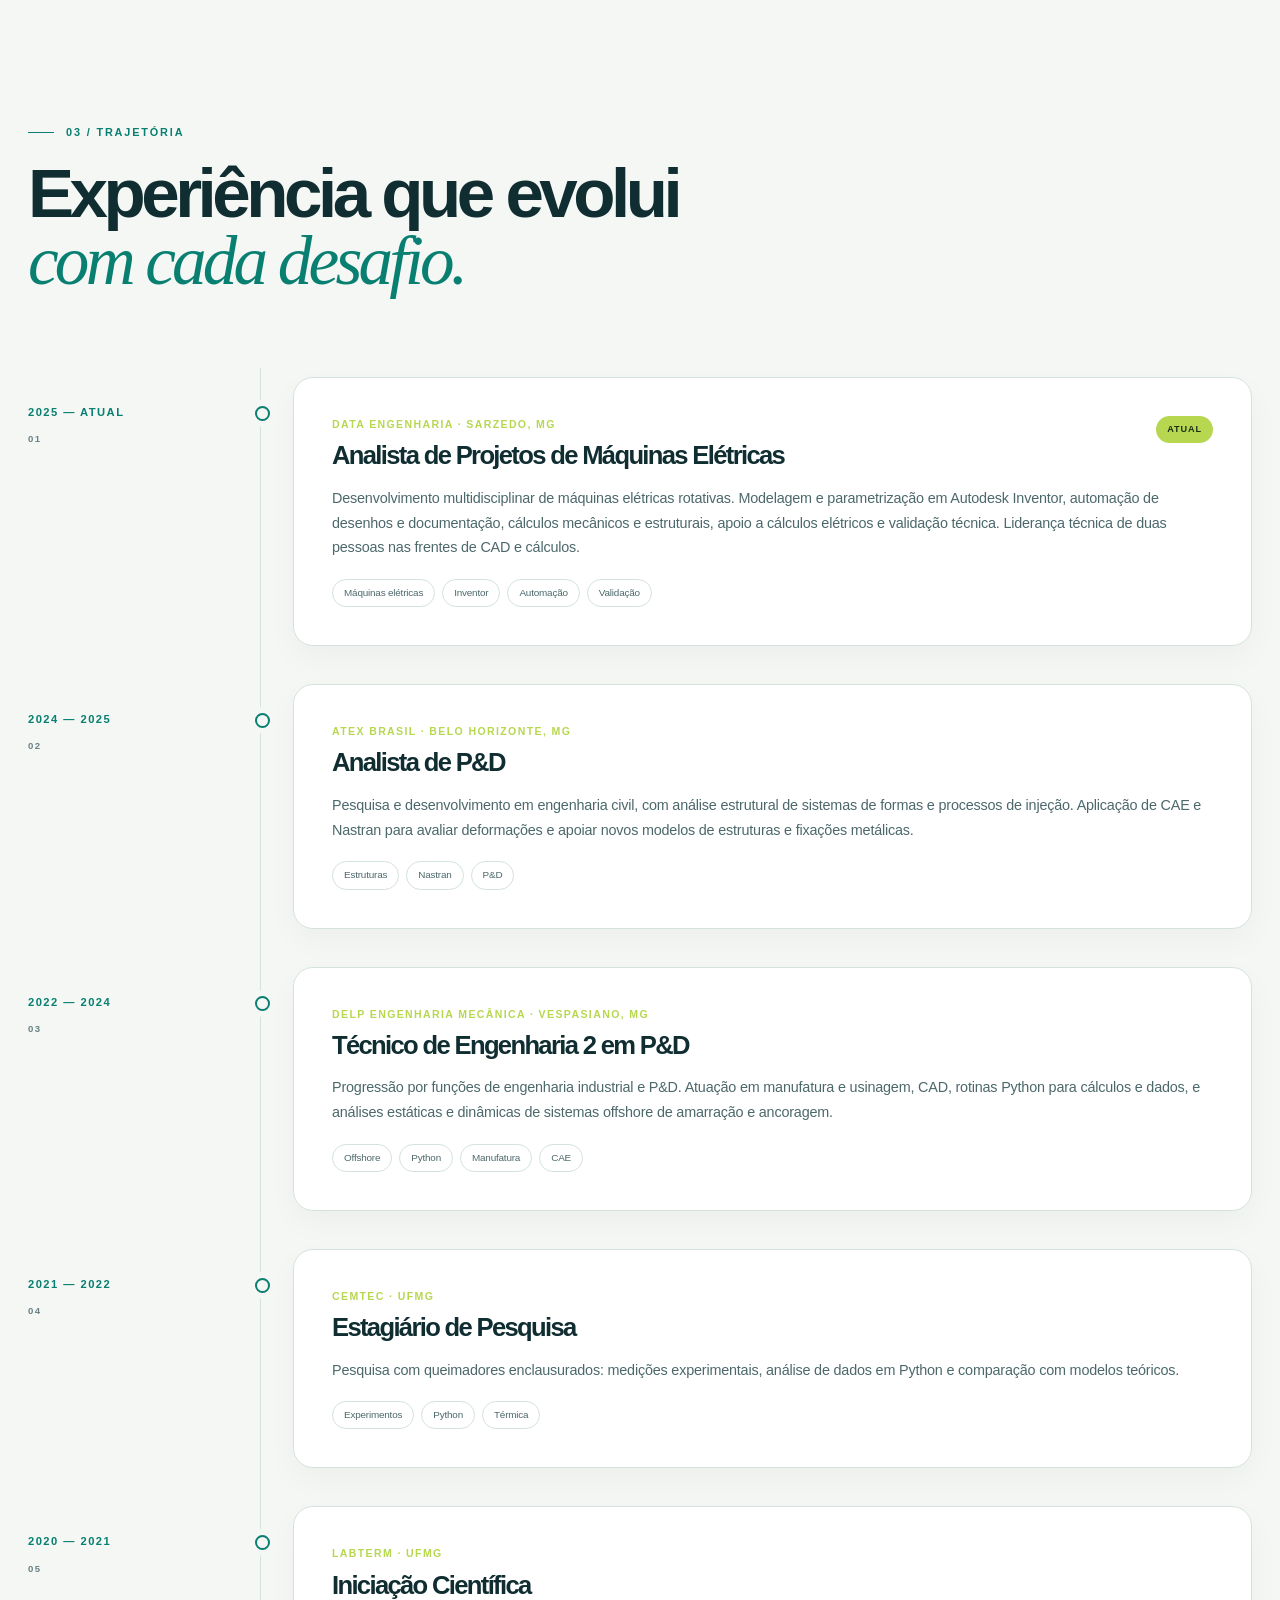
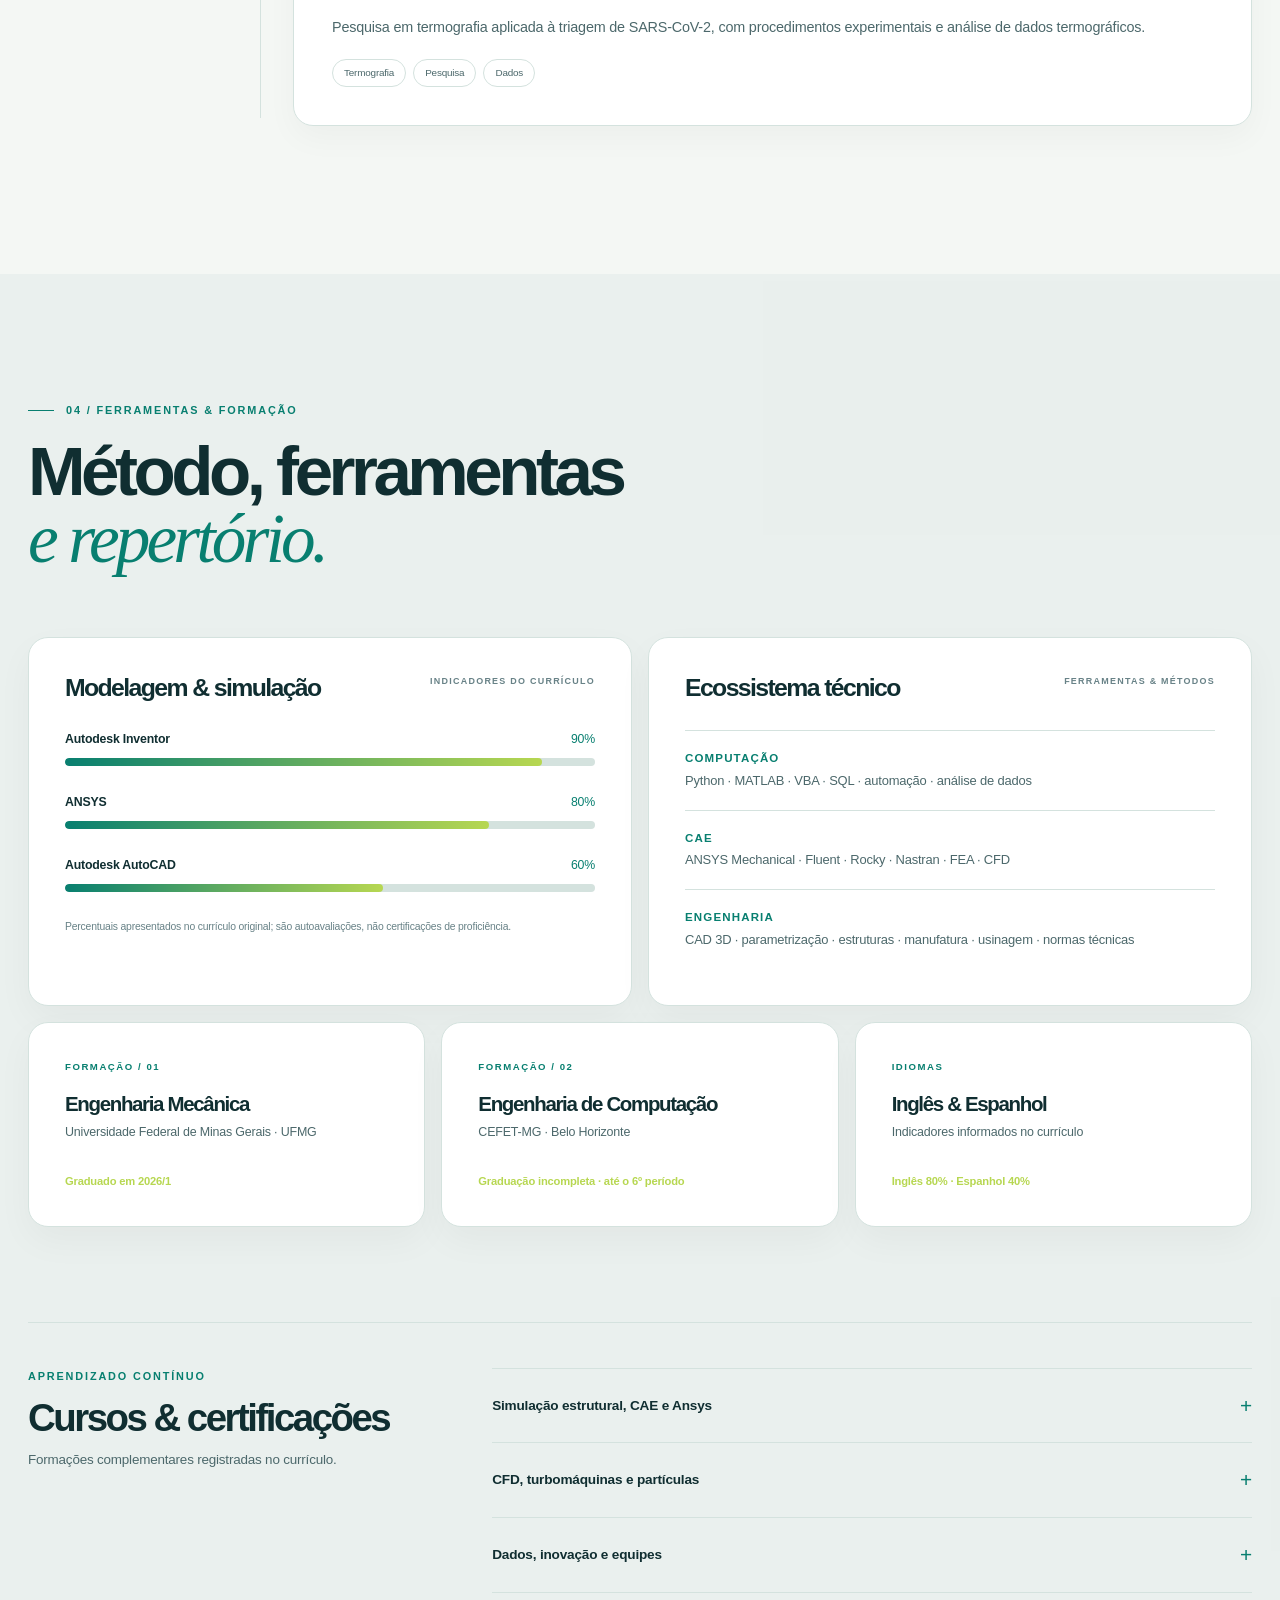
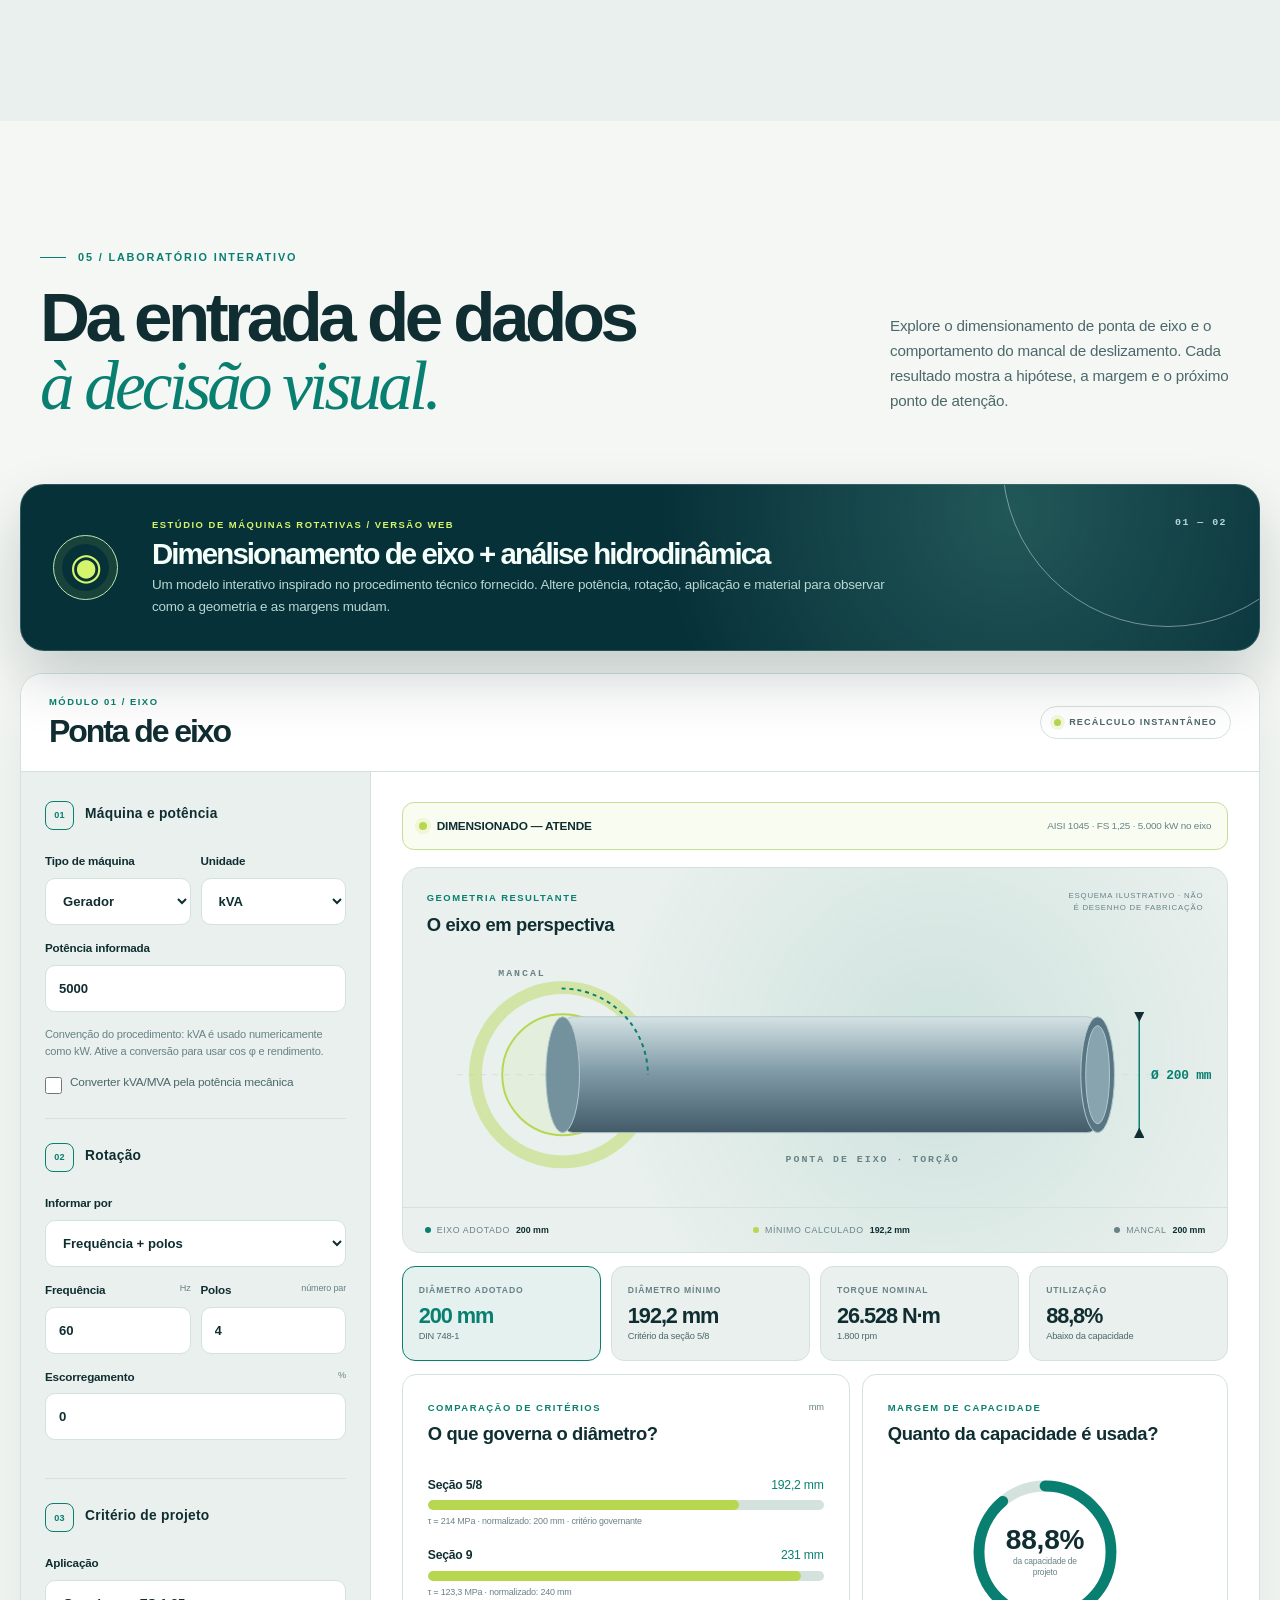
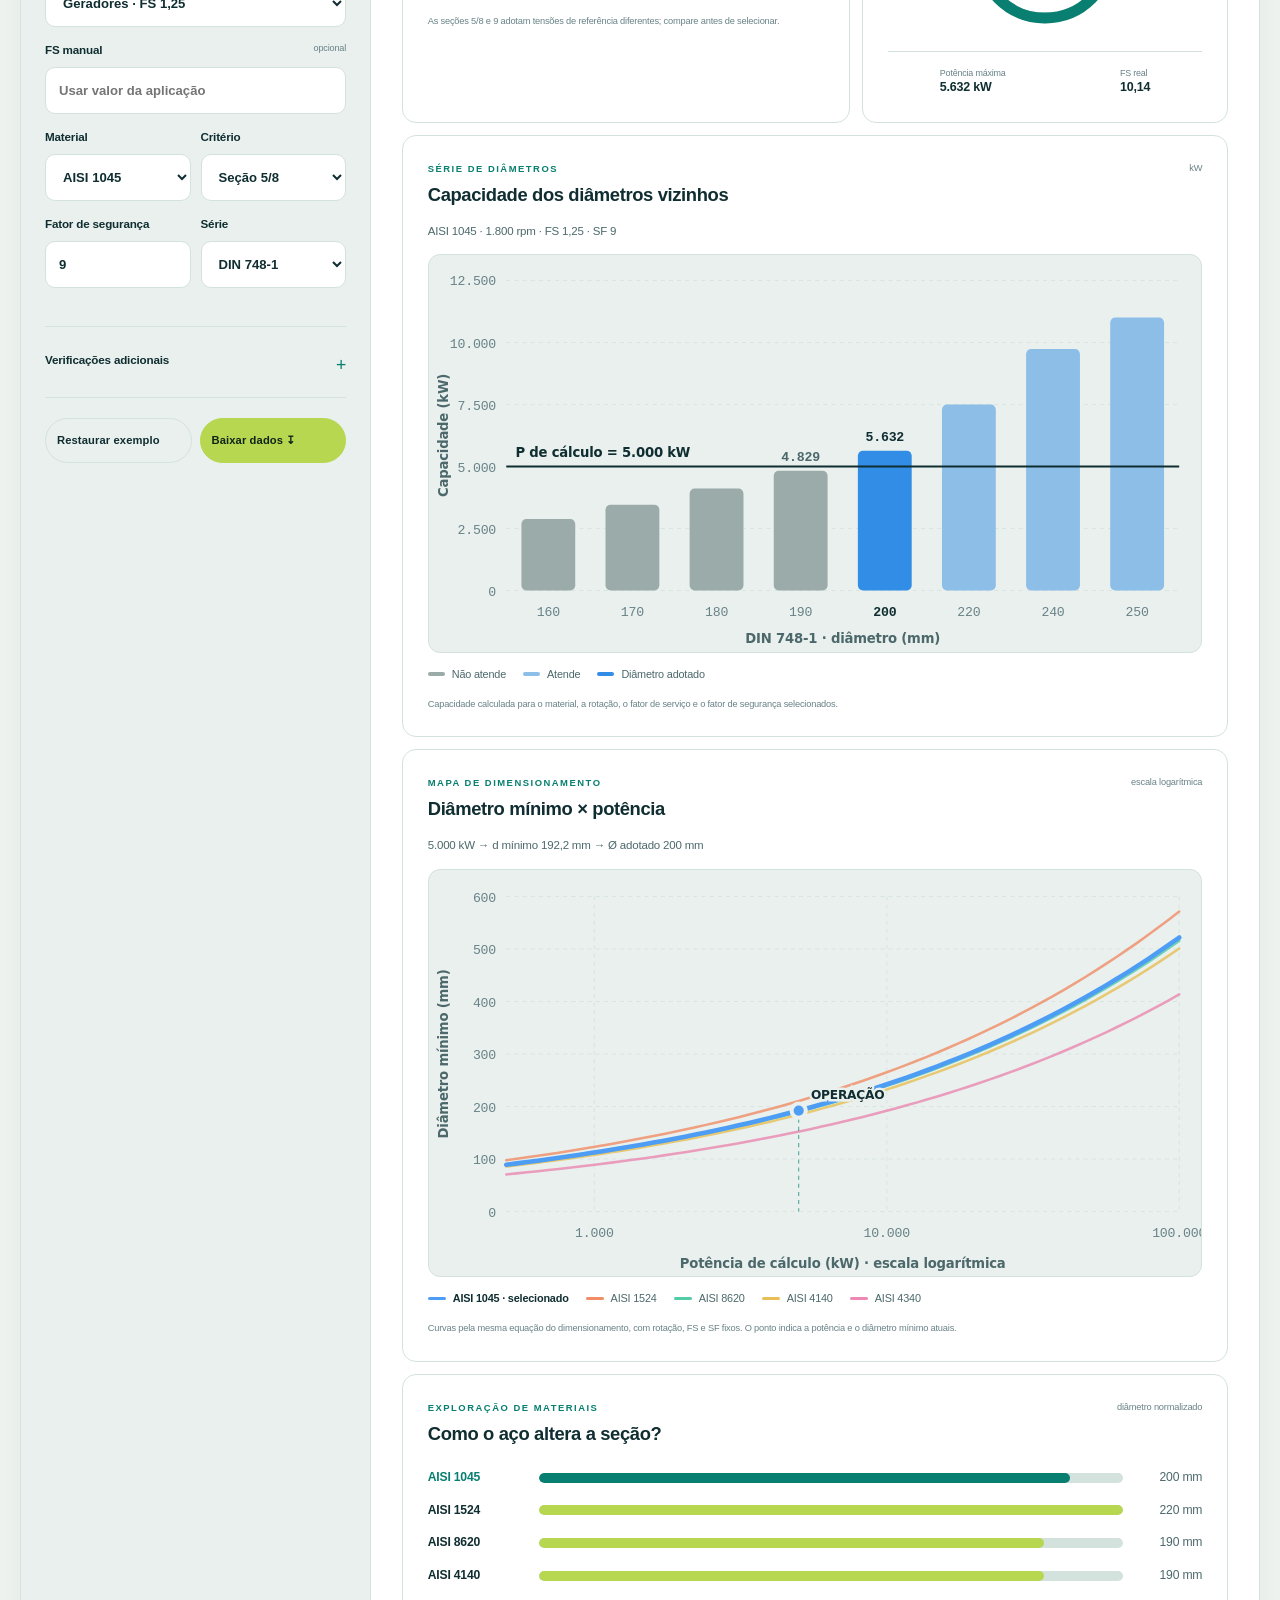
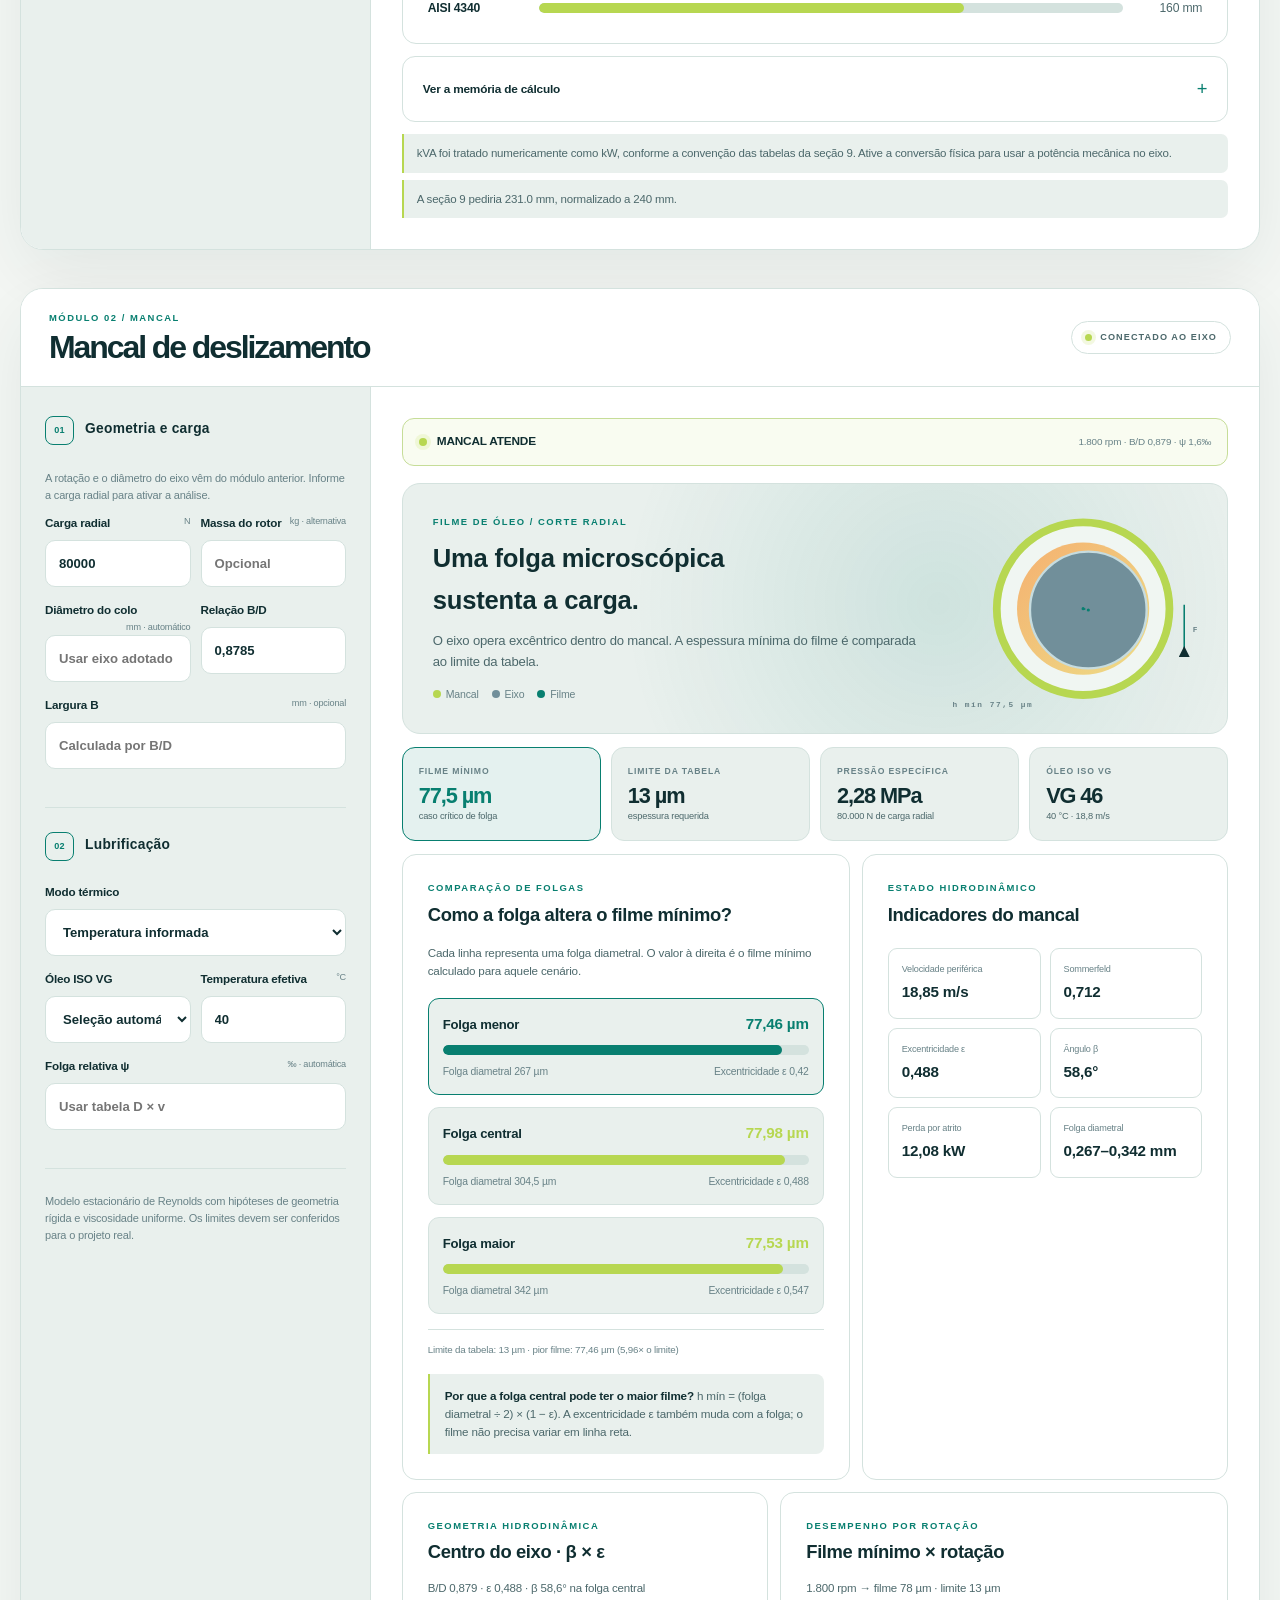
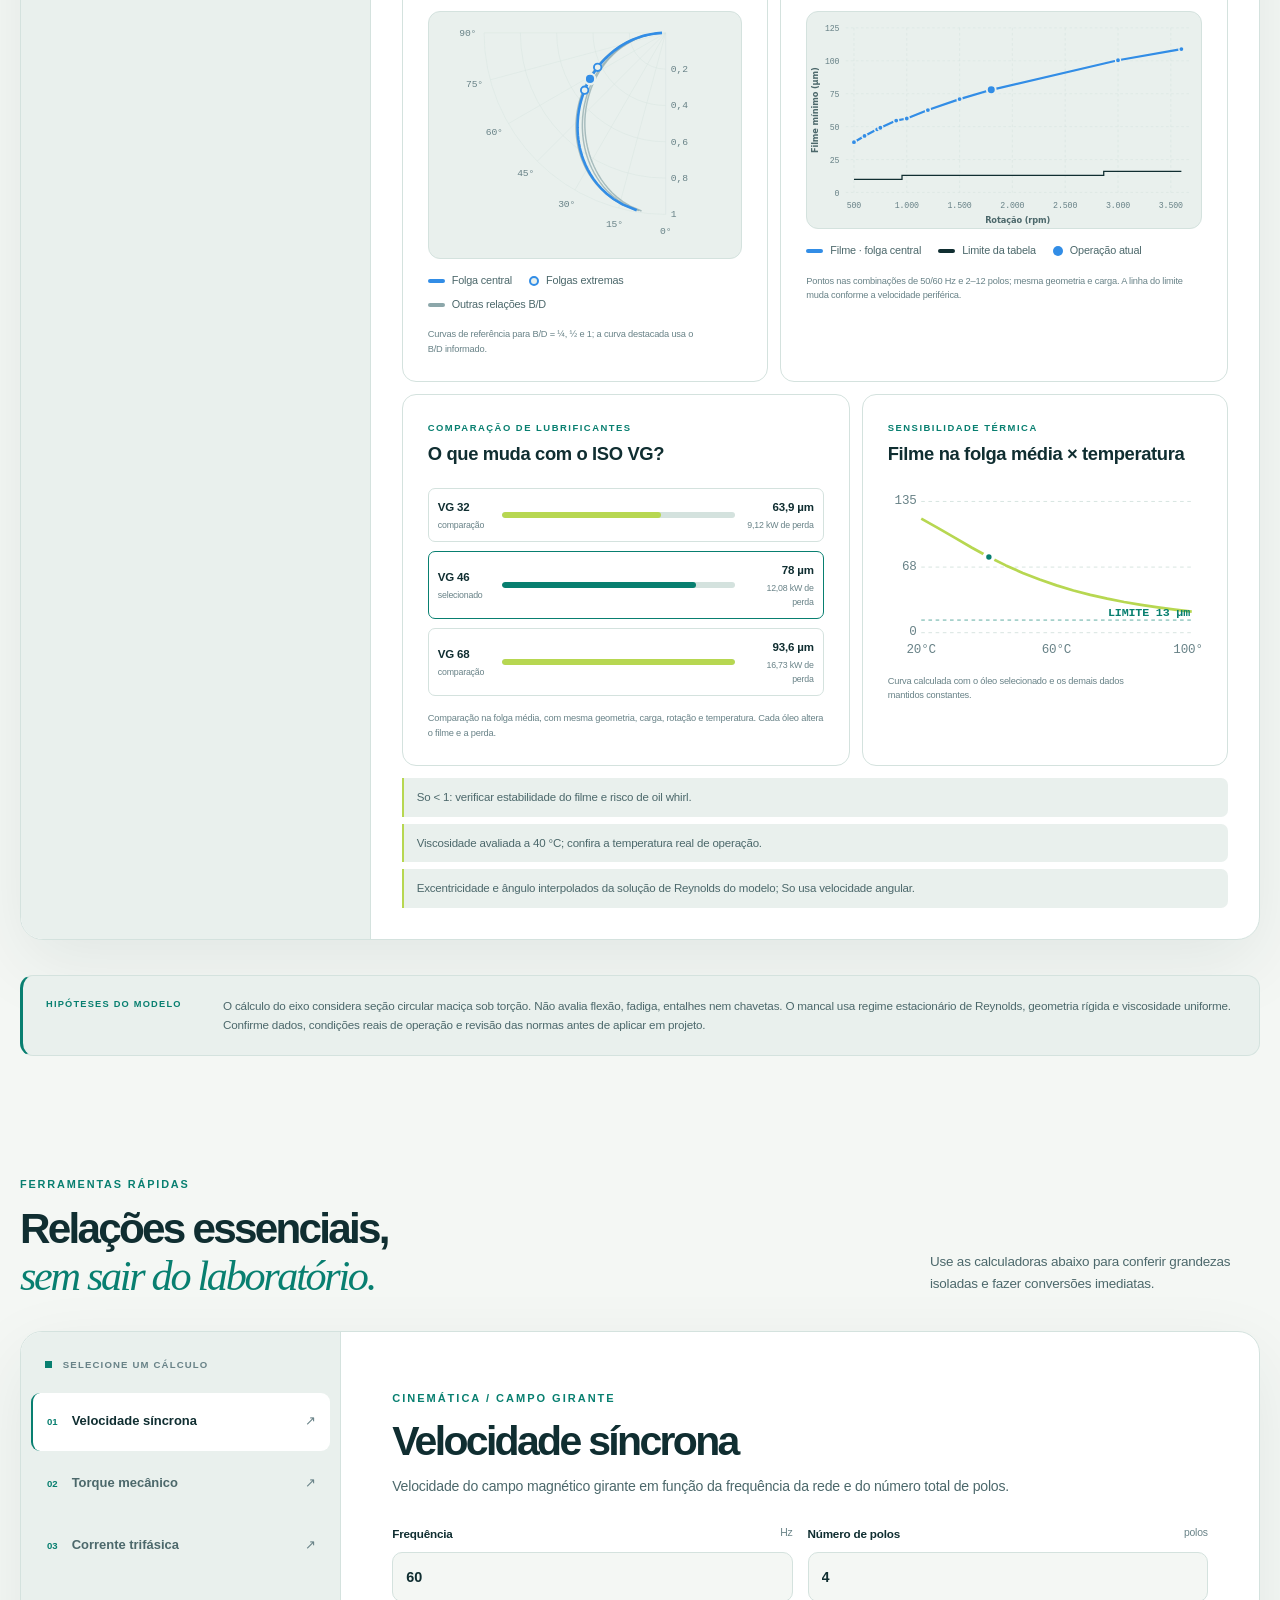
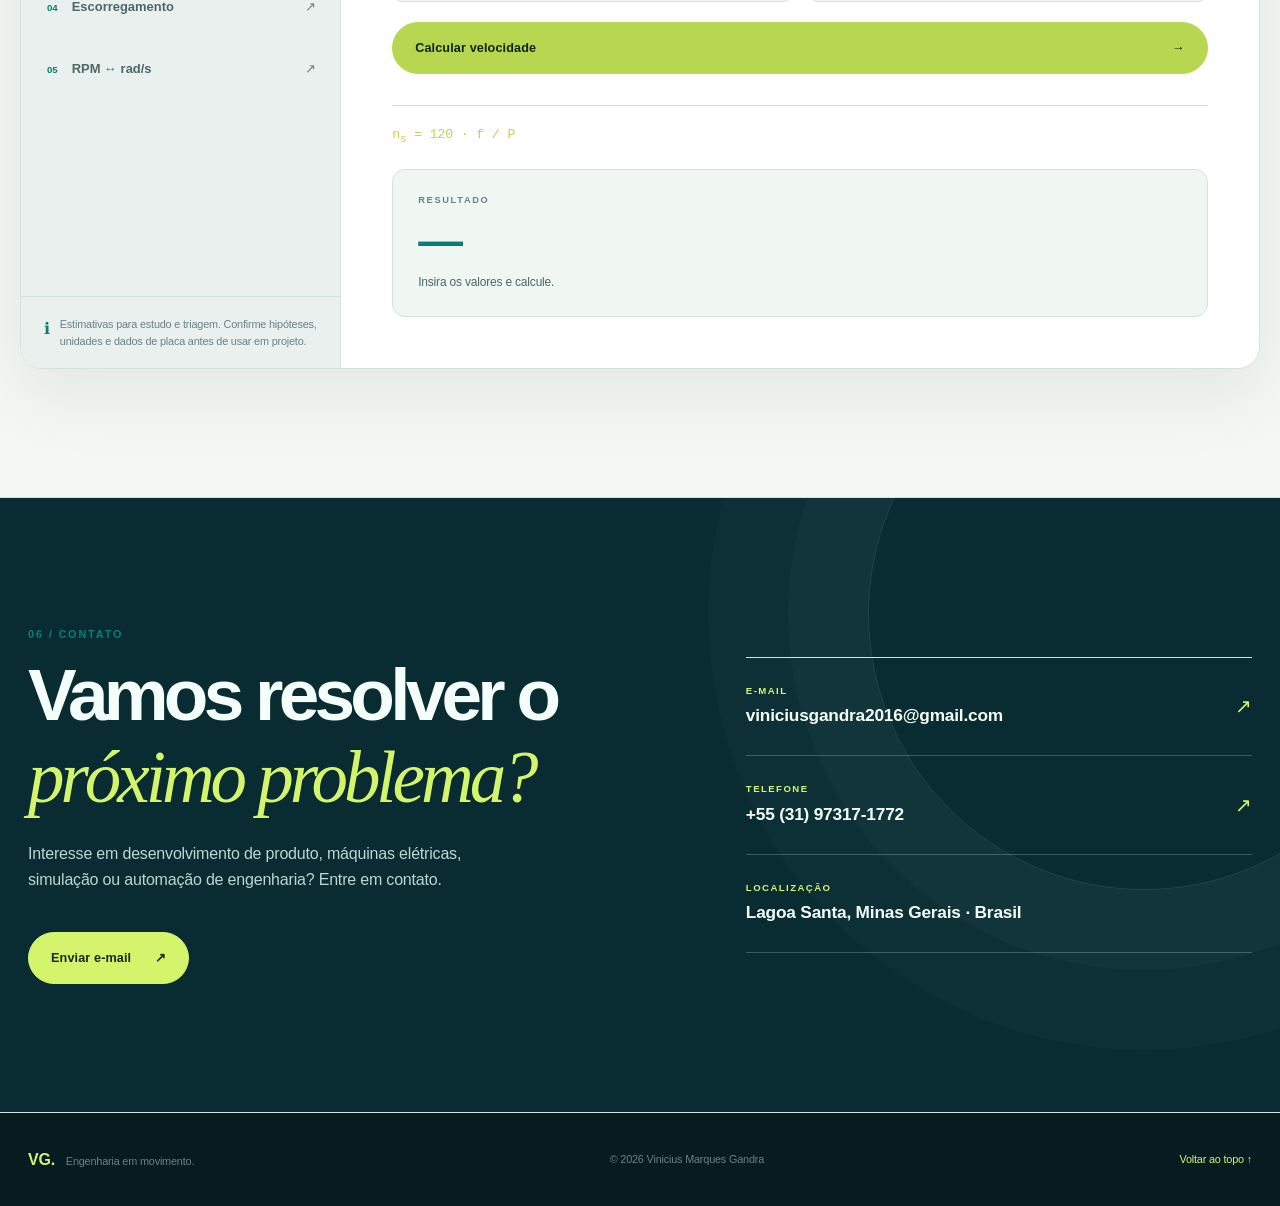
==== commit aa626dd2: "Add files via upload" ====
--- a/index.html
+++ b/index.html
@@ -137,15 +137,15 @@
             </div>
             <div class="lab-kpis"><div class="lab-kpi primary"><span>DIÂMETRO ADOTADO</span><strong id="shaft-kpi-d">—</strong><small id="shaft-kpi-series">Série DIN 748-1</small></div><div class="lab-kpi"><span>DIÂMETRO MÍNIMO</span><strong id="shaft-kpi-min">—</strong><small id="shaft-kpi-criterion">Critério da seção 5/8</small></div><div class="lab-kpi"><span>TORQUE NOMINAL</span><strong id="shaft-kpi-torque">—</strong><small id="shaft-kpi-speed">—</small></div><div class="lab-kpi"><span>UTILIZAÇÃO</span><strong id="shaft-kpi-util">—</strong><small id="shaft-kpi-margin">—</small></div></div>
             <div class="lab-analysis-grid"><div class="lab-chart-card"><div class="lab-card-head"><div><span class="lab-overline">COMPARAÇÃO DE CRITÉRIOS</span><h4>O que governa o diâmetro?</h4></div><span>mm</span></div><div class="criterion-bars" id="criterion-bars"></div><p class="chart-foot">As seções 5/8 e 9 adotam tensões de referência diferentes; compare antes de selecionar.</p></div><div class="lab-chart-card capacity-card"><div class="lab-card-head"><div><span class="lab-overline">MARGEM DE CAPACIDADE</span><h4>Quanto da capacidade é usada?</h4></div></div><div class="capacity-visual"><svg viewBox="0 0 140 140" aria-hidden="true"><circle cx="70" cy="70" r="55" class="gauge-track"/><circle cx="70" cy="70" r="55" class="gauge-fill" id="shaft-gauge"/></svg><div><strong id="shaft-gauge-value">—</strong><span>da capacidade de projeto</span></div></div><div class="capacity-meta"><span>Potência máxima<br><strong id="shaft-capacity-power">—</strong></span><span>FS real<br><strong id="shaft-capacity-sf">—</strong></span></div></div></div>
-            <div class="lab-chart-card engineering-chart-card"><div class="lab-card-head"><div><span class="lab-overline">SÉRIE DE DIÂMETROS</span><h4>Capacidade dos diâmetros vizinhos</h4></div><span>kW</span></div><p class="engineering-chart-context" id="shaft-neighbor-context">—</p><div class="chart-scroll" tabindex="0" role="region" aria-label="Gráfico de capacidade dos diâmetros vizinhos"><svg id="shaft-neighbor-chart" class="engineering-svg" viewBox="0 0 760 390" role="img" aria-label="Barras de potência admissível por diâmetro, com a potência de cálculo indicada por uma linha"></svg></div><div class="engineering-key"><span><i class="key-fails"></i> Não atende</span><span><i class="key-passes"></i> Atende</span><span><i class="key-selected"></i> Diâmetro adotado</span></div><p class="chart-foot">Capacidade calculada para o material, a rotação, o fator de serviço e o fator de segurança selecionados.</p></div>
-            <div class="lab-chart-card engineering-chart-card"><div class="lab-card-head"><div><span class="lab-overline">MAPA DE DIMENSIONAMENTO</span><h4>Diâmetro mínimo × potência</h4></div><span>escala logarítmica</span></div><p class="engineering-chart-context" id="shaft-curve-context">—</p><div class="chart-scroll" tabindex="0" role="region" aria-label="Gráfico de diâmetro mínimo em função da potência"><svg id="shaft-diameter-power-chart" class="engineering-svg" viewBox="0 0 760 400" role="img" aria-label="Curvas de diâmetro mínimo por potência para cada material e ponto de operação atual"></svg></div><div id="shaft-material-legend" class="material-legend"></div><p class="chart-foot">Curvas pela mesma equação do dimensionamento, com rotação, FS e SF fixos. O ponto indica a potência e o diâmetro mínimo atuais.</p></div>
+            <div class="lab-chart-card engineering-chart-card"><div class="lab-card-head"><div><span class="lab-overline">SÉRIE DE DIÂMETROS</span><h4>Capacidade dos diâmetros vizinhos</h4></div><span>kW</span></div><p class="engineering-chart-context" id="shaft-neighbor-context">—</p><div class="chart-scroll" tabindex="0" role="region" aria-label="Gráfico de capacidade dos diâmetros vizinhos"><svg id="shaft-neighbor-chart" class="engineering-svg" viewBox="0 0 760 390" role="img" aria-label="Barras de potência admissível por diâmetro, com a potência de cálculo indicada por uma linha"></svg></div><p class="chart-mobile-hint">Deslize o gráfico para ver todos os dados →</p><div class="engineering-key"><span><i class="key-fails"></i> Não atende</span><span><i class="key-passes"></i> Atende</span><span><i class="key-selected"></i> Diâmetro adotado</span></div><p class="chart-foot">Capacidade calculada para o material, a rotação, o fator de serviço e o fator de segurança selecionados.</p></div>
+            <div class="lab-chart-card engineering-chart-card"><div class="lab-card-head"><div><span class="lab-overline">MAPA DE DIMENSIONAMENTO</span><h4>Diâmetro mínimo × potência</h4></div><span>escala logarítmica</span></div><p class="engineering-chart-context" id="shaft-curve-context">—</p><div class="chart-scroll" tabindex="0" role="region" aria-label="Gráfico de diâmetro mínimo em função da potência"><svg id="shaft-diameter-power-chart" class="engineering-svg" viewBox="0 0 760 400" role="img" aria-label="Curvas de diâmetro mínimo por potência para cada material e ponto de operação atual"></svg></div><p class="chart-mobile-hint">Deslize o gráfico para ver todos os dados →</p><div id="shaft-material-legend" class="material-legend"></div><p class="chart-foot">Curvas pela mesma equação do dimensionamento, com rotação, FS e SF fixos. O ponto indica a potência e o diâmetro mínimo atuais.</p></div>
             <div class="lab-chart-card materials-card"><div class="lab-card-head"><div><span class="lab-overline">EXPLORAÇÃO DE MATERIAIS</span><h4>Como o aço altera a seção?</h4></div><span>diâmetro normalizado</span></div><div id="material-comparison" class="material-comparison"></div></div>
             <details class="lab-memory"><summary>Ver a memória de cálculo <span aria-hidden="true">+</span></summary><div id="shaft-trace"></div></details><div id="shaft-messages" class="lab-messages" aria-live="polite"></div>
           </div>
         </div>
       </div>
 
-      <div class="lab-workspace bearing-workspace reveal" id="bearing-studio" data-view="results"><div class="lab-workspace-top"><div><span class="lab-step">MÓDULO 02 / MANCAL</span><h3>Mancal de deslizamento</h3></div><div class="lab-live"><span></span> CONECTADO AO EIXO</div></div><div class="studio-switch" role="group" aria-label="Visualização do módulo do mancal"><button type="button" data-studio-view="inputs" aria-pressed="false">01 <span>Parâmetros</span></button><button type="button" data-studio-view="results" aria-pressed="true">02 <span>Resultados</span></button></div><div class="lab-workspace-body"><aside class="lab-controls"><form id="bearing-form" novalidate><fieldset class="lab-fieldset"><legend><span>01</span> Geometria e carga</legend><p class="field-hint">A rotação e o diâmetro do eixo vêm do módulo anterior. Informe a carga radial para ativar a análise.</p><div class="lab-fields two"><label>Carga radial <small>N</small><input name="loadN" type="text" inputmode="decimal" value="80000"></label><label>Massa do rotor <small>kg · alternativa</small><input name="rotorMassKg" type="text" inputmode="decimal" placeholder="Opcional"></label></div><div class="lab-fields two" data-bearing-mass hidden><label>Fração neste mancal <small>% do peso</small><input name="loadFractionPct" type="text" inputmode="decimal" value="50"></label><label>Fator de carga<input name="loadFactor" type="text" inputmode="decimal" value="1"></label></div><div class="lab-fields two"><label>Diâmetro do colo <small>mm · automático</small><input name="diameterMm" type="text" inputmode="decimal" placeholder="Usar eixo adotado"></label><label>Relação B/D<input name="bd" type="text" inputmode="decimal" value="0,8785"></label></div><div class="lab-fields"><label>Largura B <small>mm · opcional</small><input name="lengthMm" type="text" inputmode="decimal" placeholder="Calculada por B/D"></label></div></fieldset><fieldset class="lab-fieldset"><legend><span>02</span> Lubrificação</legend><div class="lab-fields"><label>Modo térmico<select name="temperatureMode"><option value="provided">Temperatura informada</option><option value="balance">Balanço térmico da caixa</option></select></label></div><div class="lab-fields two"><label>Óleo ISO VG<select name="vg"><option value="">Seleção automática</option><option value="32">VG 32</option><option value="46">VG 46</option><option value="68">VG 68</option><option value="100">VG 100</option><option value="150">VG 150</option><option value="220">VG 220</option></select></label><label data-bearing-temp>Temperatura efetiva <small>°C</small><input name="temperatureC" type="text" inputmode="decimal" value="40"></label></div><div class="lab-fields two" data-bearing-balance hidden><label>Área da caixa <small>m²</small><input name="housingAreaM2" type="text" inputmode="decimal" value="1,2"></label><label>Temperatura ambiente <small>°C</small><input name="ambientTemperatureC" type="text" inputmode="decimal" value="40"></label><label>Troca térmica α <small>W/m²·K</small><input name="heatTransferWm2K" type="text" inputmode="decimal" value="20"></label><label>Limite térmico <small>°C</small><input name="temperatureLimitC" type="text" inputmode="decimal" value="90"></label></div><div class="lab-fields"><label>Folga relativa ψ <small>‰ · automática</small><input name="psiPermille" type="text" inputmode="decimal" placeholder="Usar tabela D × v"></label></div></fieldset><p class="field-hint">Modelo estacionário de Reynolds com hipóteses de geometria rígida e viscosidade uniforme. Os limites devem ser conferidos para o projeto real.</p></form><button class="studio-show-results" type="button">Ver resultados atualizados <span aria-hidden="true">↗</span></button></aside><div class="lab-results"><div class="lab-status" id="bearing-status"><span class="status-dot"></span><strong>Aguardando análise</strong><small>Filme hidrodinâmico</small></div><div class="bearing-hero"><div class="bearing-hero-copy"><span class="lab-overline">FILME DE ÓLEO / CORTE RADIAL</span><h4>Uma folga microscópica sustenta a carga.</h4><p>O eixo opera excêntrico dentro do mancal. A espessura mínima do filme é comparada ao limite da tabela.</p><div class="bearing-legend"><span><i class="legend-bearing"></i> Mancal</span><span><i class="legend-shaft"></i> Eixo</span><span><i class="legend-film"></i> Filme</span></div></div><svg id="bearing-diagram" viewBox="0 0 360 300" role="img" aria-label="Seção do eixo excêntrico no mancal com filme de óleo"><defs><linearGradient id="oil-gradient" x1="0" y1="0" x2="1" y2="1"><stop offset="0" stop-color="#f5ad69"/><stop offset="1" stop-color="#eddb81"/></linearGradient></defs><circle cx="175" cy="150" r="111" class="bearing-outer"/><circle cx="175" cy="150" r="85" class="bearing-oil"/><circle cx="181" cy="152" r="75" class="bearing-rotor" id="bearing-rotor"/><circle cx="175" cy="150" r="2" class="bearing-center"/><circle cx="181" cy="152" r="2" class="bearing-center" id="bearing-offset-point"/><line x1="175" y1="150" x2="181" y2="152" class="bearing-ecc-line" id="bearing-ecc-line"/><path d="M305 145v60" class="bearing-load-arrow" marker-end="url(#dim-arrow)"/><text x="316" y="180" class="drawing-label-small">F</text><text x="7" y="277" class="drawing-label-small" id="bearing-diagram-label">h mín —</text></svg></div><div class="lab-kpis"><div class="lab-kpi primary"><span>FILME MÍNIMO</span><strong id="bearing-kpi-film">—</strong><small>caso crítico de folga</small></div><div class="lab-kpi"><span>LIMITE DA TABELA</span><strong id="bearing-kpi-limit">—</strong><small>espessura requerida</small></div><div class="lab-kpi"><span>PRESSÃO ESPECÍFICA</span><strong id="bearing-kpi-pressure">—</strong><small id="bearing-kpi-load">—</small></div><div class="lab-kpi"><span>ÓLEO ISO VG</span><strong id="bearing-kpi-oil">—</strong><small id="bearing-kpi-temp">—</small></div></div><div class="lab-analysis-grid"><div class="lab-chart-card"><div class="lab-card-head"><div><span class="lab-overline">COMPARAÇÃO DE FOLGAS</span><h4>Como a folga altera o filme mínimo?</h4></div></div><p class="film-chart-intro">Cada linha representa uma folga diametral. O valor à direita é o filme mínimo calculado para aquele cenário.</p><div id="bearing-film-chart" class="film-chart"></div><p class="film-chart-formula"><strong>Por que a folga central pode ter o maior filme?</strong> h mín = (folga diametral ÷ 2) × (1 − ε). A excentricidade ε também muda com a folga; o filme não precisa variar em linha reta.</p></div><div class="lab-chart-card"><div class="lab-card-head"><div><span class="lab-overline">ESTADO HIDRODINÂMICO</span><h4>Indicadores do mancal</h4></div></div><div id="bearing-metrics" class="bearing-metrics"></div></div></div><div class="bearing-engineering-grid"><div class="lab-chart-card engineering-chart-card"><div class="lab-card-head"><div><span class="lab-overline">GEOMETRIA HIDRODINÂMICA</span><h4>Centro do eixo · β × ε</h4></div></div><p class="engineering-chart-context" id="bearing-polar-context">—</p><div class="chart-scroll polar-scroll" tabindex="0" role="region" aria-label="Gráfico polar da posição do eixo no mancal"><svg id="bearing-polar-chart" class="engineering-svg" viewBox="0 0 420 330" role="img" aria-label="Posição do centro do eixo para diferentes relações B sobre D e para os três cenários de folga"></svg></div><div class="engineering-key"><span><i class="key-polar-current"></i> Folga central</span><span><i class="key-polar-end"></i> Folgas extremas</span><span><i class="key-polar-reference"></i> Outras relações B/D</span></div><p class="chart-foot">Curvas de referência para B/D = ¼, ½ e 1; a curva destacada usa o B/D informado.</p></div><div class="lab-chart-card engineering-chart-card"><div class="lab-card-head"><div><span class="lab-overline">DESEMPENHO POR ROTAÇÃO</span><h4>Filme mínimo × rotação</h4></div></div><p class="engineering-chart-context" id="bearing-rpm-context">—</p><div class="chart-scroll" tabindex="0" role="region" aria-label="Gráfico de filme mínimo em função da rotação"><svg id="bearing-rpm-chart" class="engineering-svg" viewBox="0 0 620 340" role="img" aria-label="Curva de filme mínimo com pontos de rotação e limite de espessura da tabela"></svg></div><div class="engineering-key"><span><i class="key-rpm-film"></i> Filme · folga central</span><span><i class="key-rpm-limit"></i> Limite da tabela</span><span><i class="key-rpm-current"></i> Operação atual</span></div><p class="chart-foot">Pontos nas combinações de 50/60 Hz e 2–12 polos; mesma geometria e carga. A linha do limite muda conforme a velocidade periférica.</p></div></div>
+      <div class="lab-workspace bearing-workspace reveal" id="bearing-studio" data-view="results"><div class="lab-workspace-top"><div><span class="lab-step">MÓDULO 02 / MANCAL</span><h3>Mancal de deslizamento</h3></div><div class="lab-live"><span></span> CONECTADO AO EIXO</div></div><div class="studio-switch" role="group" aria-label="Visualização do módulo do mancal"><button type="button" data-studio-view="inputs" aria-pressed="false">01 <span>Parâmetros</span></button><button type="button" data-studio-view="results" aria-pressed="true">02 <span>Resultados</span></button></div><div class="lab-workspace-body"><aside class="lab-controls"><form id="bearing-form" novalidate><fieldset class="lab-fieldset"><legend><span>01</span> Geometria e carga</legend><p class="field-hint">A rotação e o diâmetro do eixo vêm do módulo anterior. Informe a carga radial para ativar a análise.</p><div class="lab-fields two"><label>Carga radial <small>N</small><input name="loadN" type="text" inputmode="decimal" value="80000"></label><label>Massa do rotor <small>kg · alternativa</small><input name="rotorMassKg" type="text" inputmode="decimal" placeholder="Opcional"></label></div><div class="lab-fields two" data-bearing-mass hidden><label>Fração neste mancal <small>% do peso</small><input name="loadFractionPct" type="text" inputmode="decimal" value="50"></label><label>Fator de carga<input name="loadFactor" type="text" inputmode="decimal" value="1"></label></div><div class="lab-fields two"><label>Diâmetro do colo <small>mm · automático</small><input name="diameterMm" type="text" inputmode="decimal" placeholder="Usar eixo adotado"></label><label>Relação B/D<input name="bd" type="text" inputmode="decimal" value="0,8785"></label></div><div class="lab-fields"><label>Largura B <small>mm · opcional</small><input name="lengthMm" type="text" inputmode="decimal" placeholder="Calculada por B/D"></label></div></fieldset><fieldset class="lab-fieldset"><legend><span>02</span> Lubrificação</legend><div class="lab-fields"><label>Modo térmico<select name="temperatureMode"><option value="provided">Temperatura informada</option><option value="balance">Balanço térmico da caixa</option></select></label></div><div class="lab-fields two"><label>Óleo ISO VG<select name="vg"><option value="">Seleção automática</option><option value="32">VG 32</option><option value="46">VG 46</option><option value="68">VG 68</option><option value="100">VG 100</option><option value="150">VG 150</option><option value="220">VG 220</option></select></label><label data-bearing-temp>Temperatura efetiva <small>°C</small><input name="temperatureC" type="text" inputmode="decimal" value="40"></label></div><div class="lab-fields two" data-bearing-balance hidden><label>Área da caixa <small>m²</small><input name="housingAreaM2" type="text" inputmode="decimal" value="1,2"></label><label>Temperatura ambiente <small>°C</small><input name="ambientTemperatureC" type="text" inputmode="decimal" value="40"></label><label>Troca térmica α <small>W/m²·K</small><input name="heatTransferWm2K" type="text" inputmode="decimal" value="20"></label><label>Limite térmico <small>°C</small><input name="temperatureLimitC" type="text" inputmode="decimal" value="90"></label></div><div class="lab-fields"><label>Folga relativa ψ <small>‰ · automática</small><input name="psiPermille" type="text" inputmode="decimal" placeholder="Usar tabela D × v"></label></div></fieldset><p class="field-hint">Modelo estacionário de Reynolds com hipóteses de geometria rígida e viscosidade uniforme. Os limites devem ser conferidos para o projeto real.</p></form><button class="studio-show-results" type="button">Ver resultados atualizados <span aria-hidden="true">↗</span></button></aside><div class="lab-results"><div class="lab-status" id="bearing-status"><span class="status-dot"></span><strong>Aguardando análise</strong><small>Filme hidrodinâmico</small></div><div class="bearing-hero"><div class="bearing-hero-copy"><span class="lab-overline">FILME DE ÓLEO / CORTE RADIAL</span><h4>Uma folga microscópica sustenta a carga.</h4><p>O eixo opera excêntrico dentro do mancal. A espessura mínima do filme é comparada ao limite da tabela.</p><div class="bearing-legend"><span><i class="legend-bearing"></i> Mancal</span><span><i class="legend-shaft"></i> Eixo</span><span><i class="legend-film"></i> Filme</span></div></div><svg id="bearing-diagram" viewBox="0 0 360 300" role="img" aria-label="Seção do eixo excêntrico no mancal com filme de óleo"><defs><linearGradient id="oil-gradient" x1="0" y1="0" x2="1" y2="1"><stop offset="0" stop-color="#f5ad69"/><stop offset="1" stop-color="#eddb81"/></linearGradient></defs><circle cx="175" cy="150" r="111" class="bearing-outer"/><circle cx="175" cy="150" r="85" class="bearing-oil"/><circle cx="181" cy="152" r="75" class="bearing-rotor" id="bearing-rotor"/><circle cx="175" cy="150" r="2" class="bearing-center"/><circle cx="181" cy="152" r="2" class="bearing-center" id="bearing-offset-point"/><line x1="175" y1="150" x2="181" y2="152" class="bearing-ecc-line" id="bearing-ecc-line"/><path d="M305 145v60" class="bearing-load-arrow" marker-end="url(#dim-arrow)"/><text x="316" y="180" class="drawing-label-small">F</text><text x="7" y="277" class="drawing-label-small" id="bearing-diagram-label">h mín —</text></svg></div><div class="lab-kpis"><div class="lab-kpi primary"><span>FILME MÍNIMO</span><strong id="bearing-kpi-film">—</strong><small>caso crítico de folga</small></div><div class="lab-kpi"><span>LIMITE DA TABELA</span><strong id="bearing-kpi-limit">—</strong><small>espessura requerida</small></div><div class="lab-kpi"><span>PRESSÃO ESPECÍFICA</span><strong id="bearing-kpi-pressure">—</strong><small id="bearing-kpi-load">—</small></div><div class="lab-kpi"><span>ÓLEO ISO VG</span><strong id="bearing-kpi-oil">—</strong><small id="bearing-kpi-temp">—</small></div></div><div class="lab-analysis-grid"><div class="lab-chart-card"><div class="lab-card-head"><div><span class="lab-overline">COMPARAÇÃO DE FOLGAS</span><h4>Como a folga altera o filme mínimo?</h4></div></div><p class="film-chart-intro">Cada linha representa uma folga diametral. O valor à direita é o filme mínimo calculado para aquele cenário.</p><div id="bearing-film-chart" class="film-chart"></div><p class="film-chart-formula"><strong>Por que a folga central pode ter o maior filme?</strong> h mín = (folga diametral ÷ 2) × (1 − ε). A excentricidade ε também muda com a folga; o filme não precisa variar em linha reta.</p></div><div class="lab-chart-card"><div class="lab-card-head"><div><span class="lab-overline">ESTADO HIDRODINÂMICO</span><h4>Indicadores do mancal</h4></div></div><div id="bearing-metrics" class="bearing-metrics"></div></div></div><div class="bearing-engineering-grid"><div class="lab-chart-card engineering-chart-card"><div class="lab-card-head"><div><span class="lab-overline">GEOMETRIA HIDRODINÂMICA</span><h4>Centro do eixo · β × ε</h4></div></div><p class="engineering-chart-context" id="bearing-polar-context">—</p><div class="chart-scroll polar-scroll" tabindex="0" role="region" aria-label="Gráfico polar da posição do eixo no mancal"><svg id="bearing-polar-chart" class="engineering-svg" viewBox="0 0 420 330" role="img" aria-label="Posição do centro do eixo para diferentes relações B sobre D e para os três cenários de folga"></svg></div><p class="chart-mobile-hint">Deslize o gráfico para ver todos os dados →</p><div class="engineering-key"><span><i class="key-polar-current"></i> Folga central</span><span><i class="key-polar-end"></i> Folgas extremas</span><span><i class="key-polar-reference"></i> Outras relações B/D</span></div><p class="chart-foot">Curvas de referência para B/D = ¼, ½ e 1; a curva destacada usa o B/D informado.</p></div><div class="lab-chart-card engineering-chart-card"><div class="lab-card-head"><div><span class="lab-overline">DESEMPENHO POR ROTAÇÃO</span><h4>Filme mínimo × rotação</h4></div></div><p class="engineering-chart-context" id="bearing-rpm-context">—</p><div class="chart-scroll" tabindex="0" role="region" aria-label="Gráfico de filme mínimo em função da rotação"><svg id="bearing-rpm-chart" class="engineering-svg" viewBox="0 0 620 340" role="img" aria-label="Curva de filme mínimo com pontos de rotação e limite de espessura da tabela"></svg></div><p class="chart-mobile-hint">Deslize o gráfico para ver todos os dados →</p><div class="engineering-key"><span><i class="key-rpm-film"></i> Filme · folga central</span><span><i class="key-rpm-limit"></i> Limite da tabela</span><span><i class="key-rpm-current"></i> Operação atual</span></div><p class="chart-foot">Pontos nas combinações de 50/60 Hz e 2–12 polos; mesma geometria e carga. A linha do limite muda conforme a velocidade periférica.</p></div></div>
             <div class="lab-analysis-grid"><div class="lab-chart-card"><div class="lab-card-head"><div><span class="lab-overline">COMPARAÇÃO DE LUBRIFICANTES</span><h4>O que muda com o ISO VG?</h4></div></div><div id="bearing-oil-comparison" class="oil-comparison"></div><p class="chart-foot">Comparação na folga média, com mesma geometria, carga, rotação e temperatura. Cada óleo altera o filme e a perda.</p></div><div class="lab-chart-card"><div class="lab-card-head"><div><span class="lab-overline">SENSIBILIDADE TÉRMICA</span><h4>Filme na folga média × temperatura</h4></div></div><svg id="bearing-temperature-chart" viewBox="0 0 350 190" role="img" aria-label="Espessura do filme de óleo em função da temperatura"></svg><p class="chart-foot">Curva calculada com o óleo selecionado e os demais dados mantidos constantes.</p></div></div><div id="bearing-messages" class="lab-messages" aria-live="polite"></div></div></div></div>
 
       <div class="lab-scope reveal"><span>HIPÓTESES DO MODELO</span><p>O cálculo do eixo considera seção circular maciça sob torção. Não avalia flexão, fadiga, entalhes nem chavetas. O mancal usa regime estacionário de Reynolds, geometria rígida e viscosidade uniforme. Confirme dados, condições reais de operação e revisão das normas antes de aplicar em projeto.</p></div>
--- a/style.css
+++ b/style.css
@@ -270,6 +270,64 @@
 .film-limit { margin-top: 3px; padding-top: 13px; line-height: 1.5; }
 .bearing-metric { padding: 13px; border-radius: 9px; }
 .bearing-metric strong { font-size: .95rem; }
+/* Calculated engineering plots */
+.engineering-chart-card { margin-top: 12px; }
+.engineering-chart-context { margin: -6px 0 14px; color: var(--muted); font-size: .72rem; line-height: 1.5; font-variant-numeric: tabular-nums; }
+.chart-scroll { max-width: 100%; overflow-x: auto; overflow-y: hidden; border: 1px solid var(--line); border-radius: 12px; background: var(--bg-alt); scrollbar-color: var(--line) transparent; }
+.chart-scroll:focus-visible { outline: 2px solid var(--accent); outline-offset: 3px; }
+.chart-mobile-hint { display: none; }
+.engineering-svg { display: block; width: 100%; height: auto; min-width: 0; overflow: visible; }
+.engineering-svg .chart-label, .engineering-svg .polar-axis-label { fill: var(--dim); font: 13px ui-monospace, SFMono-Regular, Consolas, monospace; }
+.engineering-svg .chart-axis-title { fill: var(--muted); font: 700 13px ui-sans-serif, system-ui, sans-serif; }
+.engineering-svg .chart-gridline, .engineering-svg .polar-grid { stroke: var(--line); stroke-width: 1; fill: none; opacity: .8; }
+.engineering-svg .polar-grid { opacity: .58; }
+.engineering-svg .chart-value-label { fill: var(--muted); font: 700 13px ui-monospace, SFMono-Regular, Consolas, monospace; paint-order: stroke; stroke: var(--bg-alt); stroke-width: 4px; }
+.engineering-svg .chart-value-label.selected, .engineering-svg .capacity-x-label.selected { fill: var(--text); font-weight: 900; }
+.capacity-bar { transition: opacity .2s; }
+.capacity-bar:hover { opacity: .75; }
+.capacity-bar.fails { fill: #9aaba9; }
+.capacity-bar.passes { fill: #8cbee8; }
+.capacity-bar.selected { fill: #328de6; }
+.capacity-demand { stroke: var(--text); stroke-width: 2; }
+.capacity-demand-label { fill: var(--text); font: 700 13px ui-sans-serif, system-ui, sans-serif; paint-order: stroke; stroke: var(--bg-alt); stroke-width: 5px; }
+.material-curve { fill: none; stroke-width: 2.5; stroke-linecap: round; stroke-linejoin: round; opacity: .8; }
+.material-curve.selected { stroke-width: 4.5; opacity: 1; }
+.material-curve.ineligible { stroke-dasharray: 7 5; opacity: .54; }
+.material-curve.material-0 { stroke: #4e9df4; }
+.material-curve.material-1 { stroke: #f18d67; }
+.material-curve.material-2 { stroke: #50cda4; }
+.material-curve.material-3 { stroke: #e8bf56; }
+.material-curve.material-4 { stroke: #ec88b1; }
+.material-curve.material-5 { stroke: #b3a1f8; }
+.chart-operation-point { fill: #4e9df4; stroke: var(--bg-alt); stroke-width: 4; }
+.chart-operation-label { fill: var(--text); font: 800 12px ui-sans-serif, system-ui, sans-serif; paint-order: stroke; stroke: var(--bg-alt); stroke-width: 5px; }
+.material-legend, .engineering-key { display: flex; flex-wrap: wrap; gap: 9px 17px; align-items: center; margin-top: 14px; }
+.material-legend-item, .engineering-key span { display: inline-flex; align-items: center; gap: 7px; color: var(--muted); font-size: .68rem; line-height: 1.4; }
+.material-legend-item.selected { color: var(--text); font-weight: 750; }
+.material-swatch { width: 18px; height: 3px; border-radius: 3px; display: inline-block; flex: none; }
+.material-swatch.material-0 { background: #4e9df4; }
+.material-swatch.material-1 { background: #f18d67; }
+.material-swatch.material-2 { background: #50cda4; }
+.material-swatch.material-3 { background: #e8bf56; }
+.material-swatch.material-4 { background: #ec88b1; }
+.material-swatch.material-5 { background: #b3a1f8; }
+.engineering-key i { display: inline-block; width: 17px; height: 4px; border-radius: 4px; flex: none; }
+.engineering-key .key-fails { background: #9aaba9; }
+.engineering-key .key-passes { background: #8cbee8; }
+.engineering-key .key-selected, .engineering-key .key-rpm-film, .engineering-key .key-polar-current { background: #328de6; }
+.engineering-key .key-polar-end { background: var(--bg-alt); border: 2px solid #328de6; width: 10px; height: 10px; border-radius: 50%; }
+.engineering-key .key-polar-reference { background: #8ca7aa; }
+.engineering-key .key-rpm-limit { background: var(--text); }
+.engineering-key .key-rpm-current { background: #328de6; width: 10px; height: 10px; border-radius: 50%; }
+.bearing-engineering-grid { display: grid; grid-template-columns: minmax(0, .9fr) minmax(0, 1.1fr); gap: 12px; margin-top: 12px; }
+.bearing-engineering-grid .engineering-chart-card { margin-top: 0; min-width: 0; }
+.polar-curve { fill: none; stroke: #8ca7aa; stroke-width: 2; opacity: .7; }
+.polar-curve.selected { stroke: #328de6; stroke-width: 3.5; opacity: 1; }
+.polar-current, .rpm-current { fill: #328de6; stroke: var(--bg-alt); stroke-width: 3; }
+.polar-endpoint { fill: var(--bg-alt); stroke: #328de6; stroke-width: 2.5; }
+.rpm-film-curve { fill: none; stroke: #328de6; stroke-width: 3.5; stroke-linecap: round; stroke-linejoin: round; }
+.rpm-limit-curve { fill: none; stroke: var(--text); stroke-width: 2; }
+.rpm-point { fill: #328de6; stroke: var(--bg-alt); stroke-width: 2; }
 .lab-scope { border-radius: 13px; margin-top: 35px; }
 .quick-heading { margin-top: 120px; }
 .calc-shell { border-radius: 22px; box-shadow: var(--shadow); }
@@ -308,6 +366,7 @@
   .timeline-item::before { left: 187px; }
   .lab-workspace-body { grid-template-columns: 310px minmax(0, 1fr); }
   .lab-controls { padding: 22px 18px; }
+  .bearing-engineering-grid { grid-template-columns: 1fr; }
 }
 
 @media (max-width: 920px) {
@@ -417,6 +476,11 @@
   .lab-analysis-grid { grid-template-columns: 1fr; gap: 9px; margin-top: 9px; }
   .lab-chart-card { padding: 16px; }
   .lab-card-head h4 { font-size: 1rem; }
+  .engineering-chart-card .lab-card-head { flex-wrap: wrap; }
+  .engineering-chart-context { font-size: .69rem; }
+  .chart-scroll .engineering-svg { min-width: 620px; }
+  .chart-scroll.polar-scroll .engineering-svg { min-width: 340px; }
+  .chart-mobile-hint { display: block; margin: 7px 0 0; color: var(--dim); font-size: .64rem; text-align: right; }
   .wide-chart, .materials-card { margin-top: 9px; }
   .material-row { grid-template-columns: 75px 1fr 55px; gap: 8px; font-size: .63rem; }
   .bearing-hero { grid-template-columns: 1fr; }
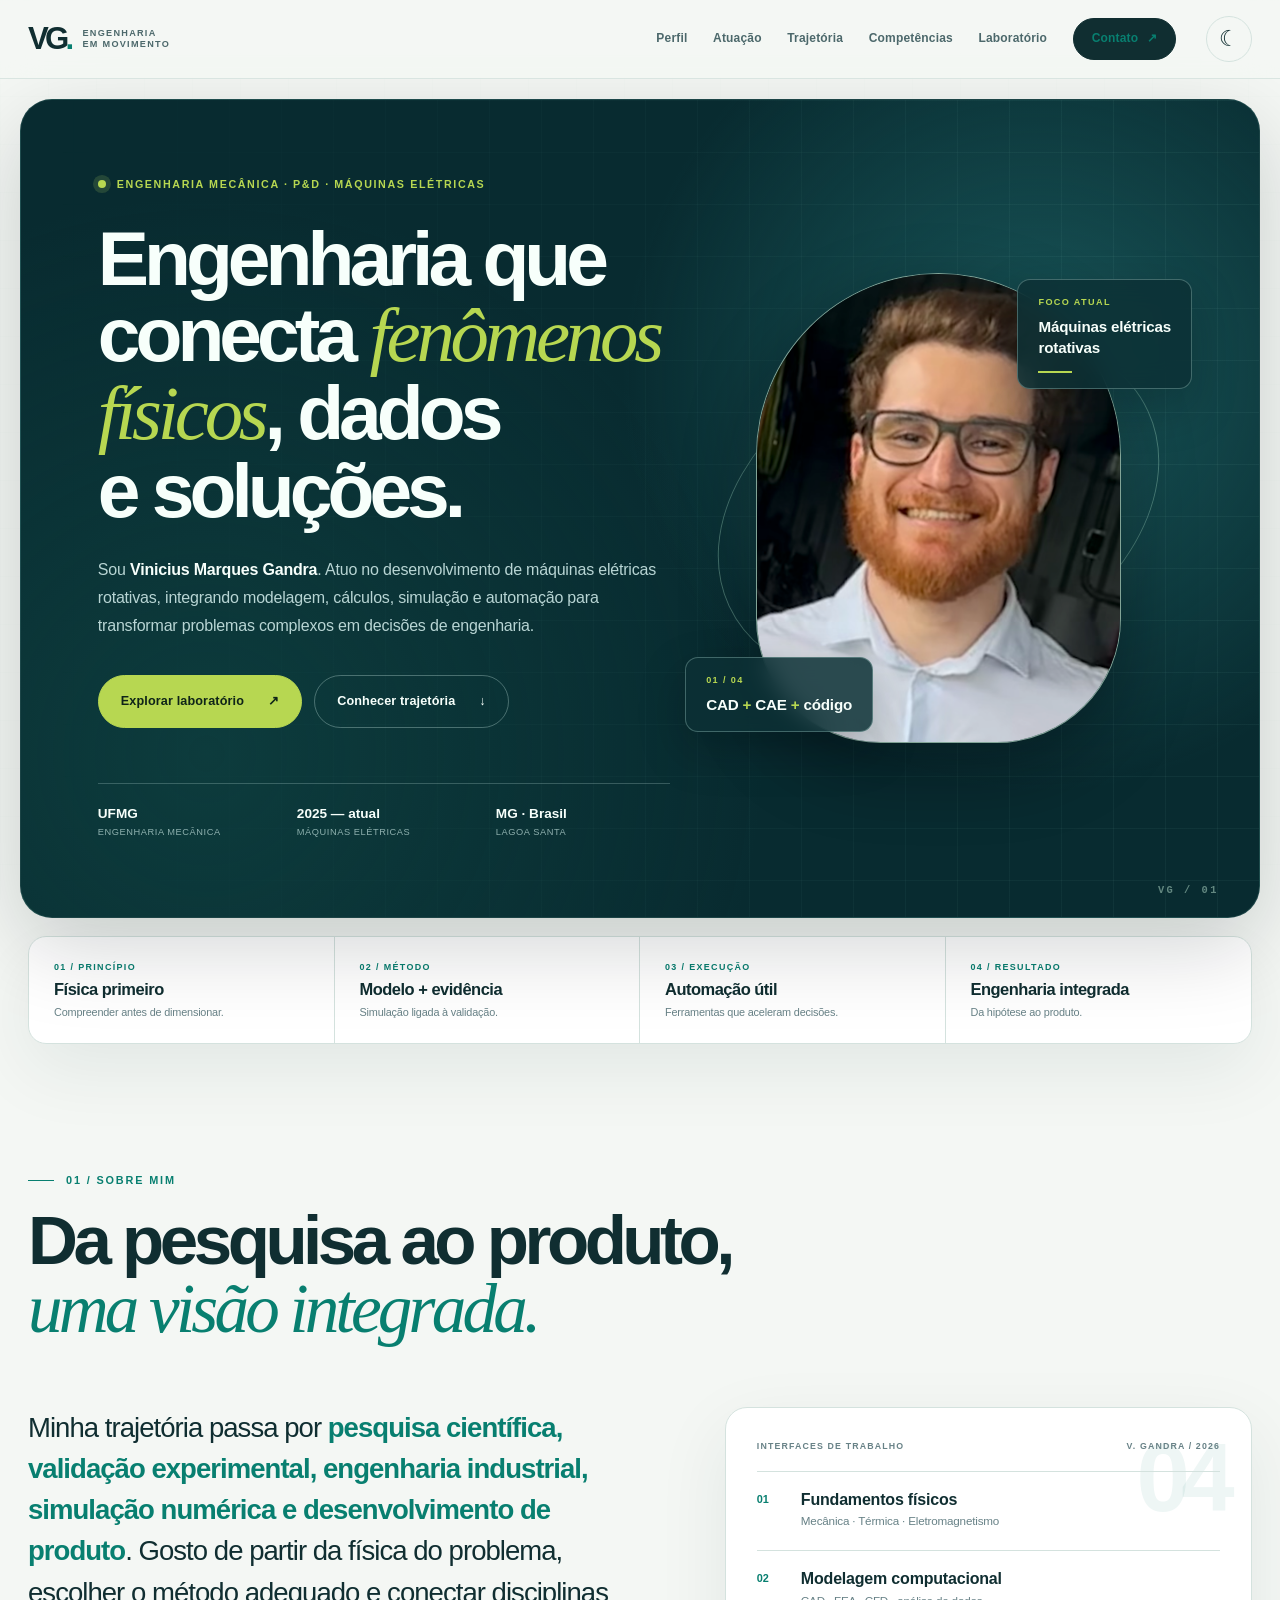
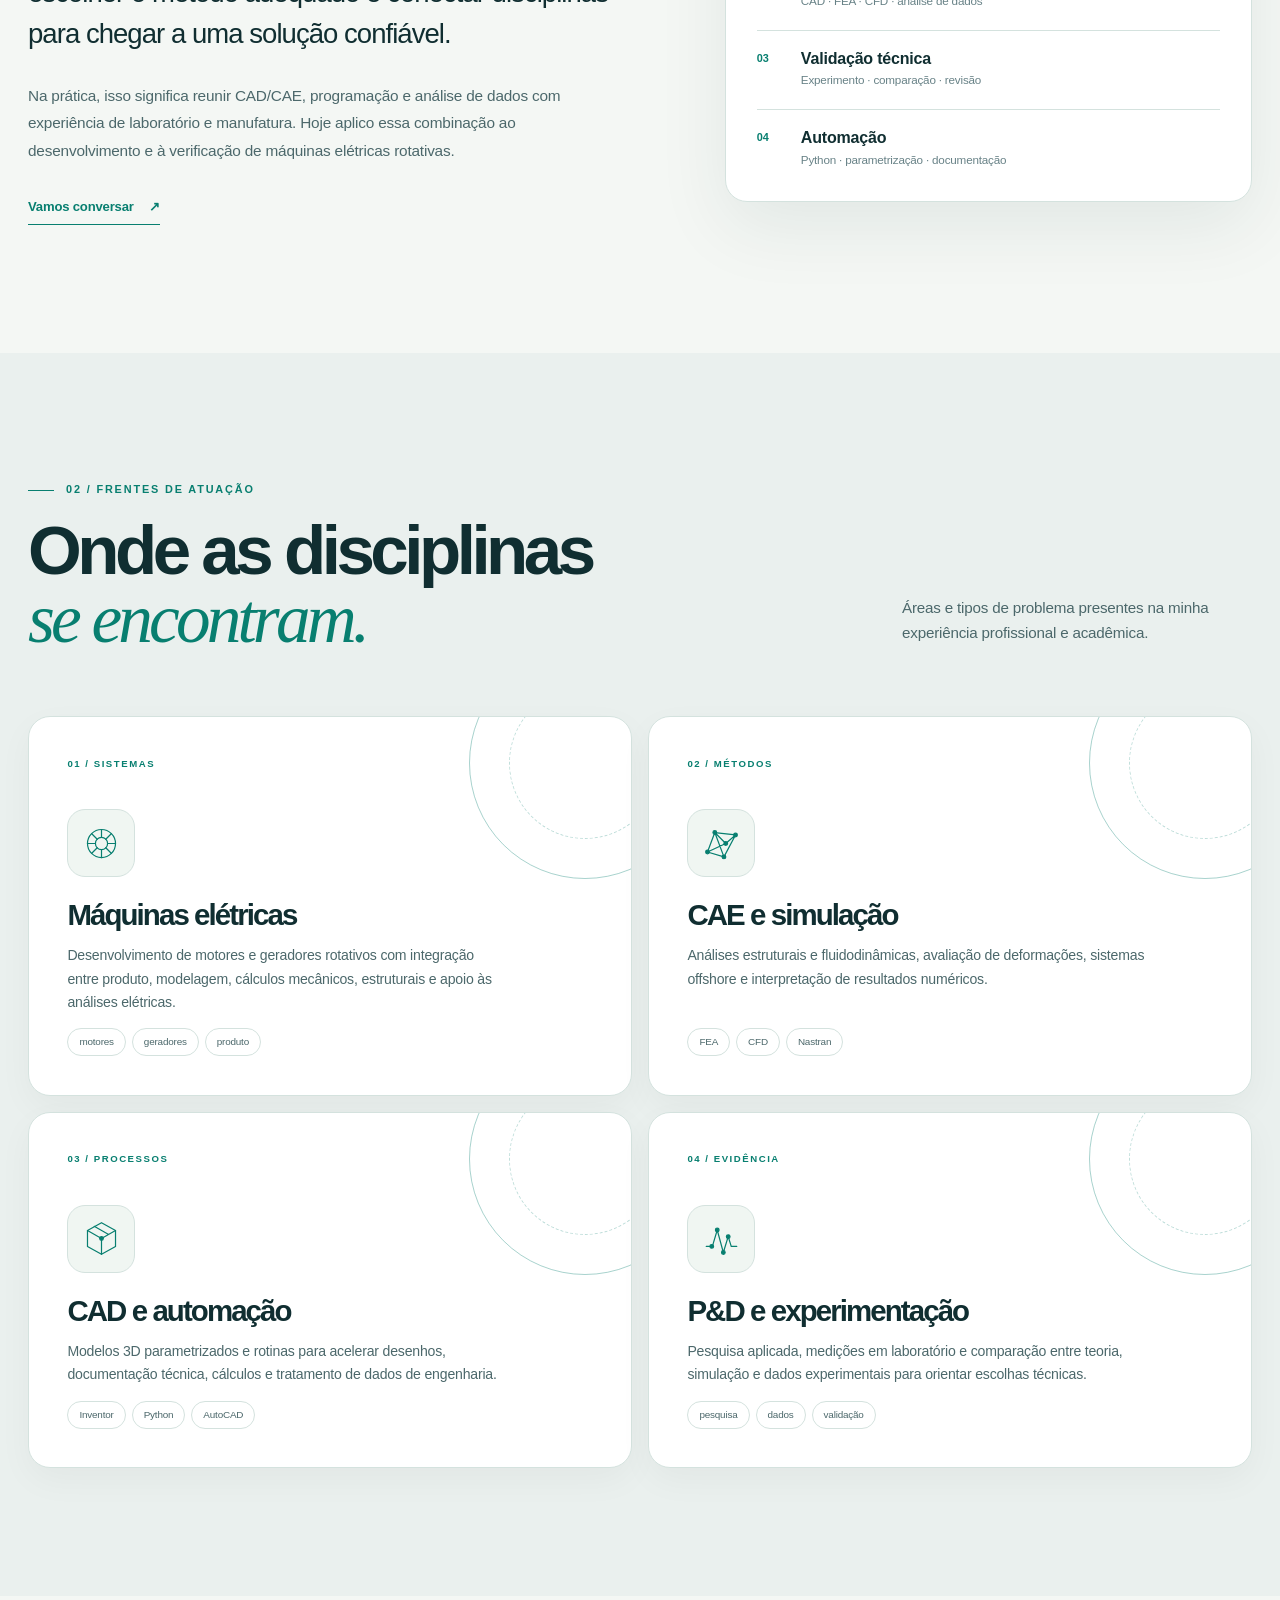
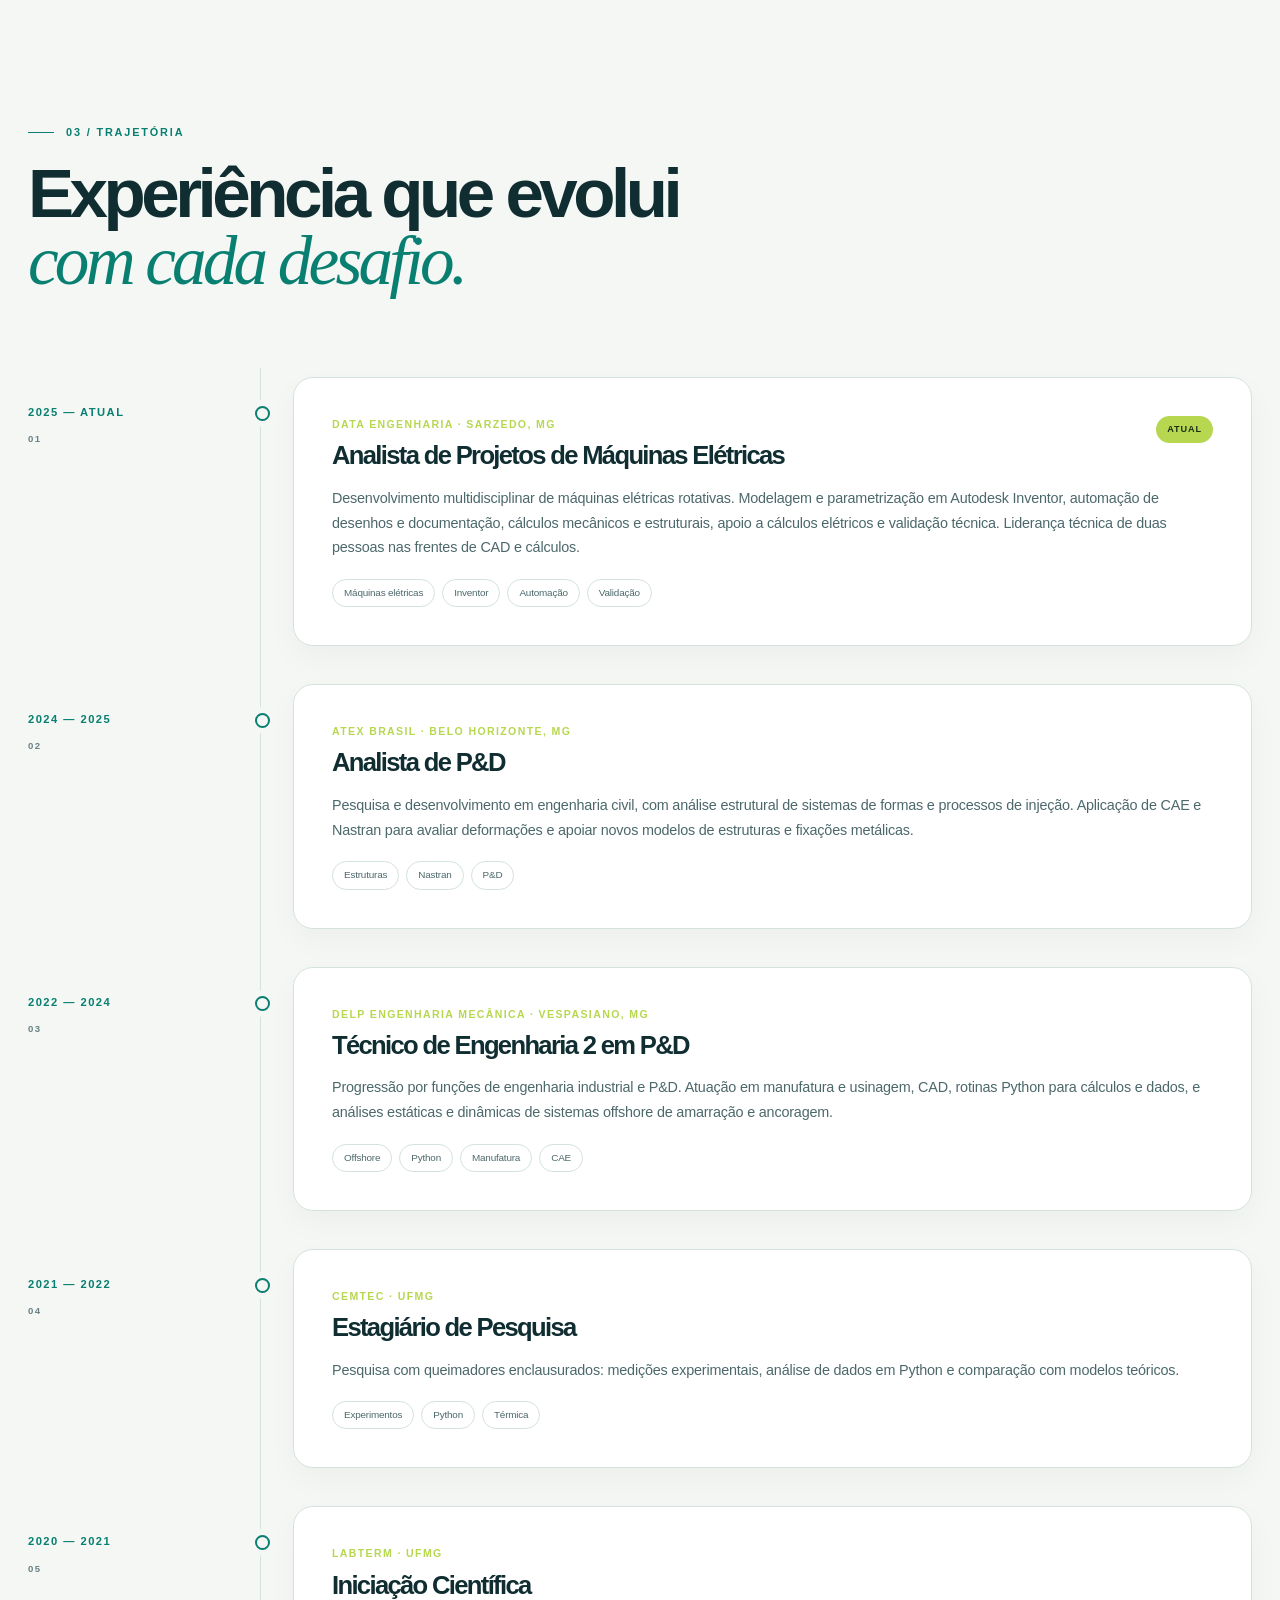
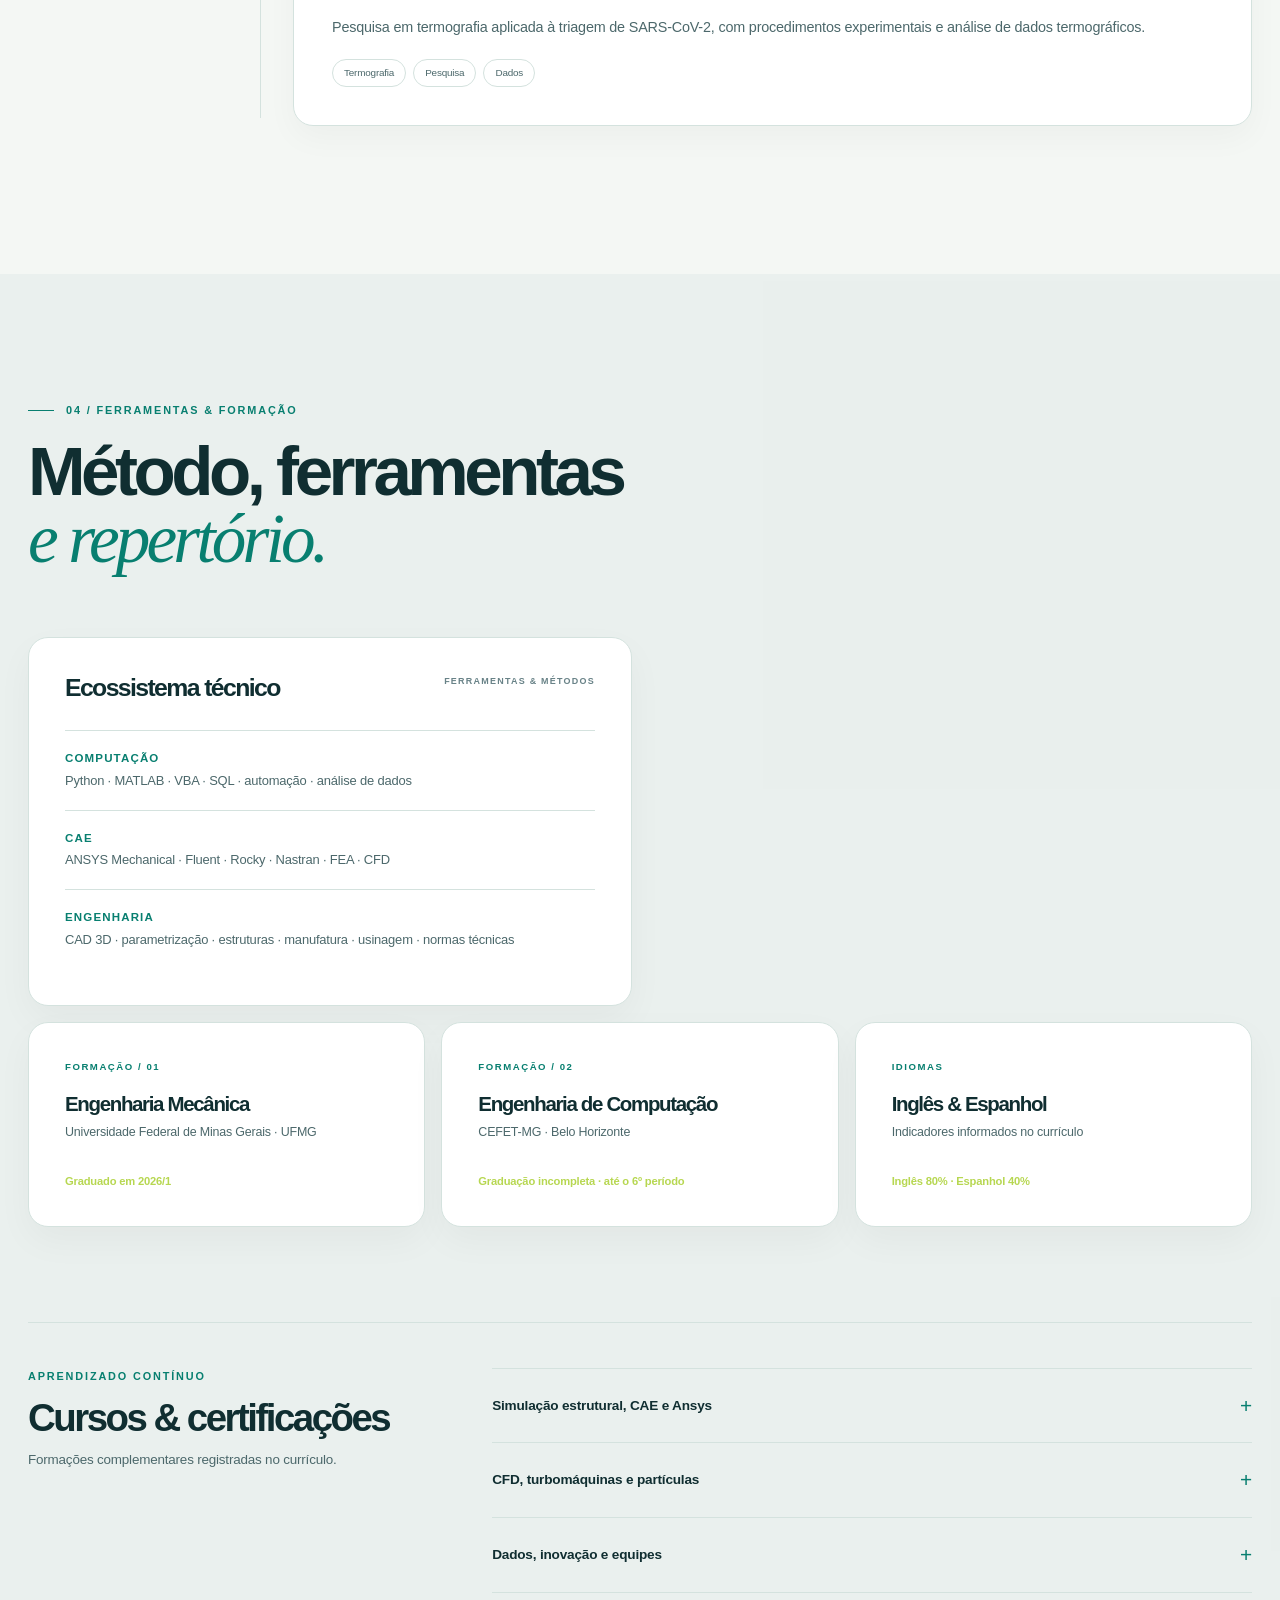
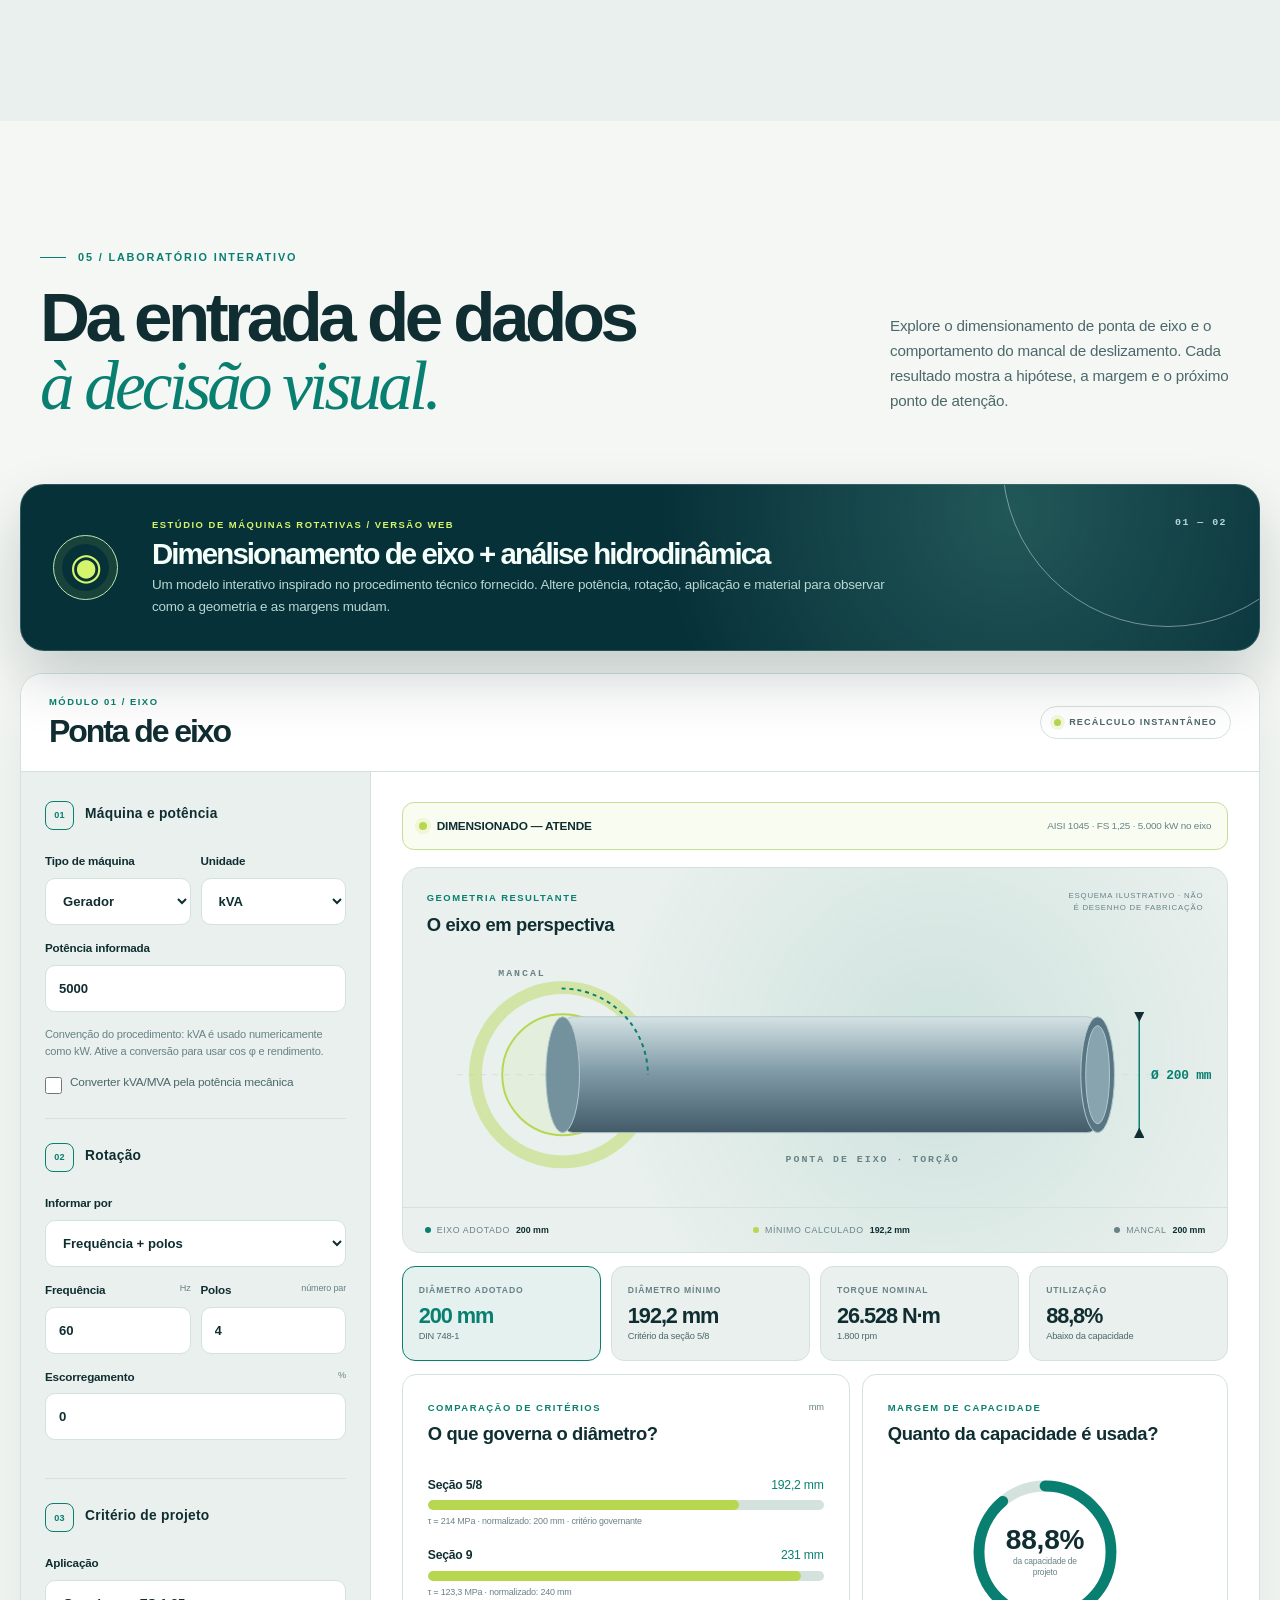
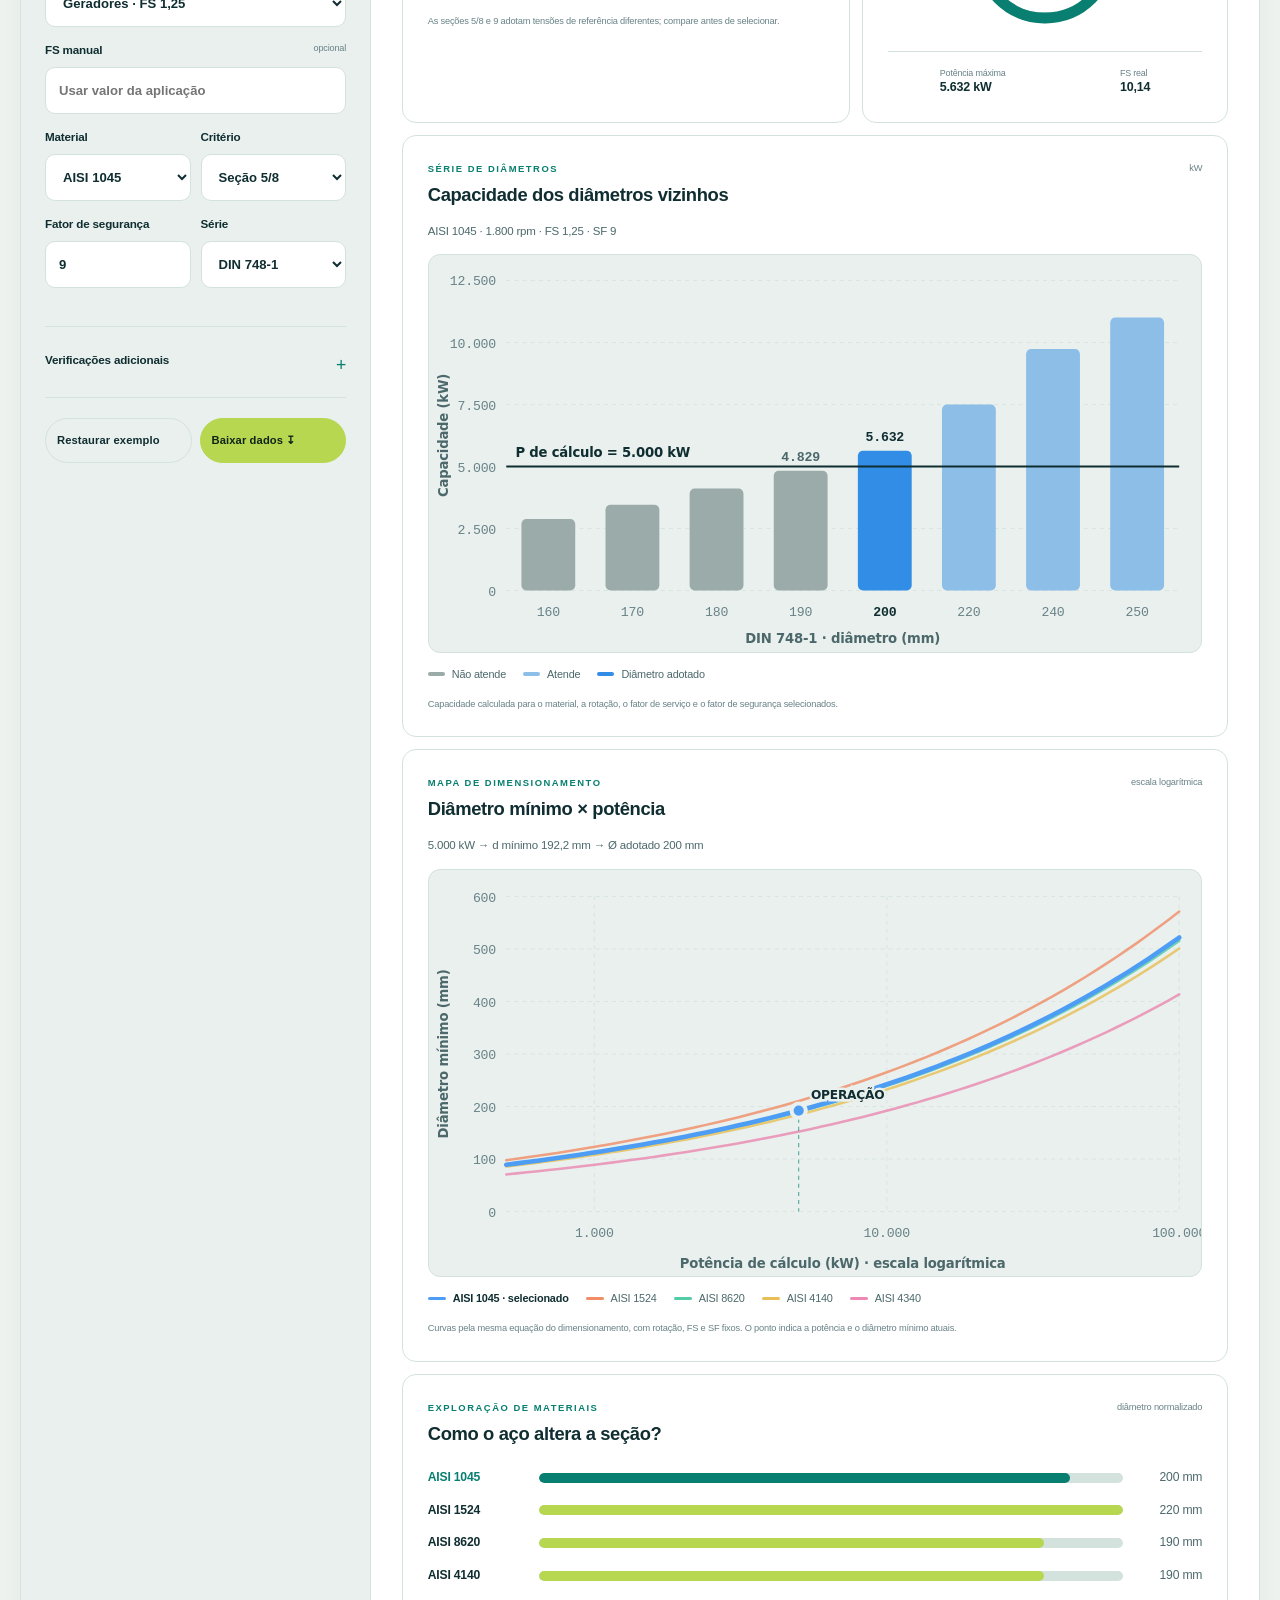
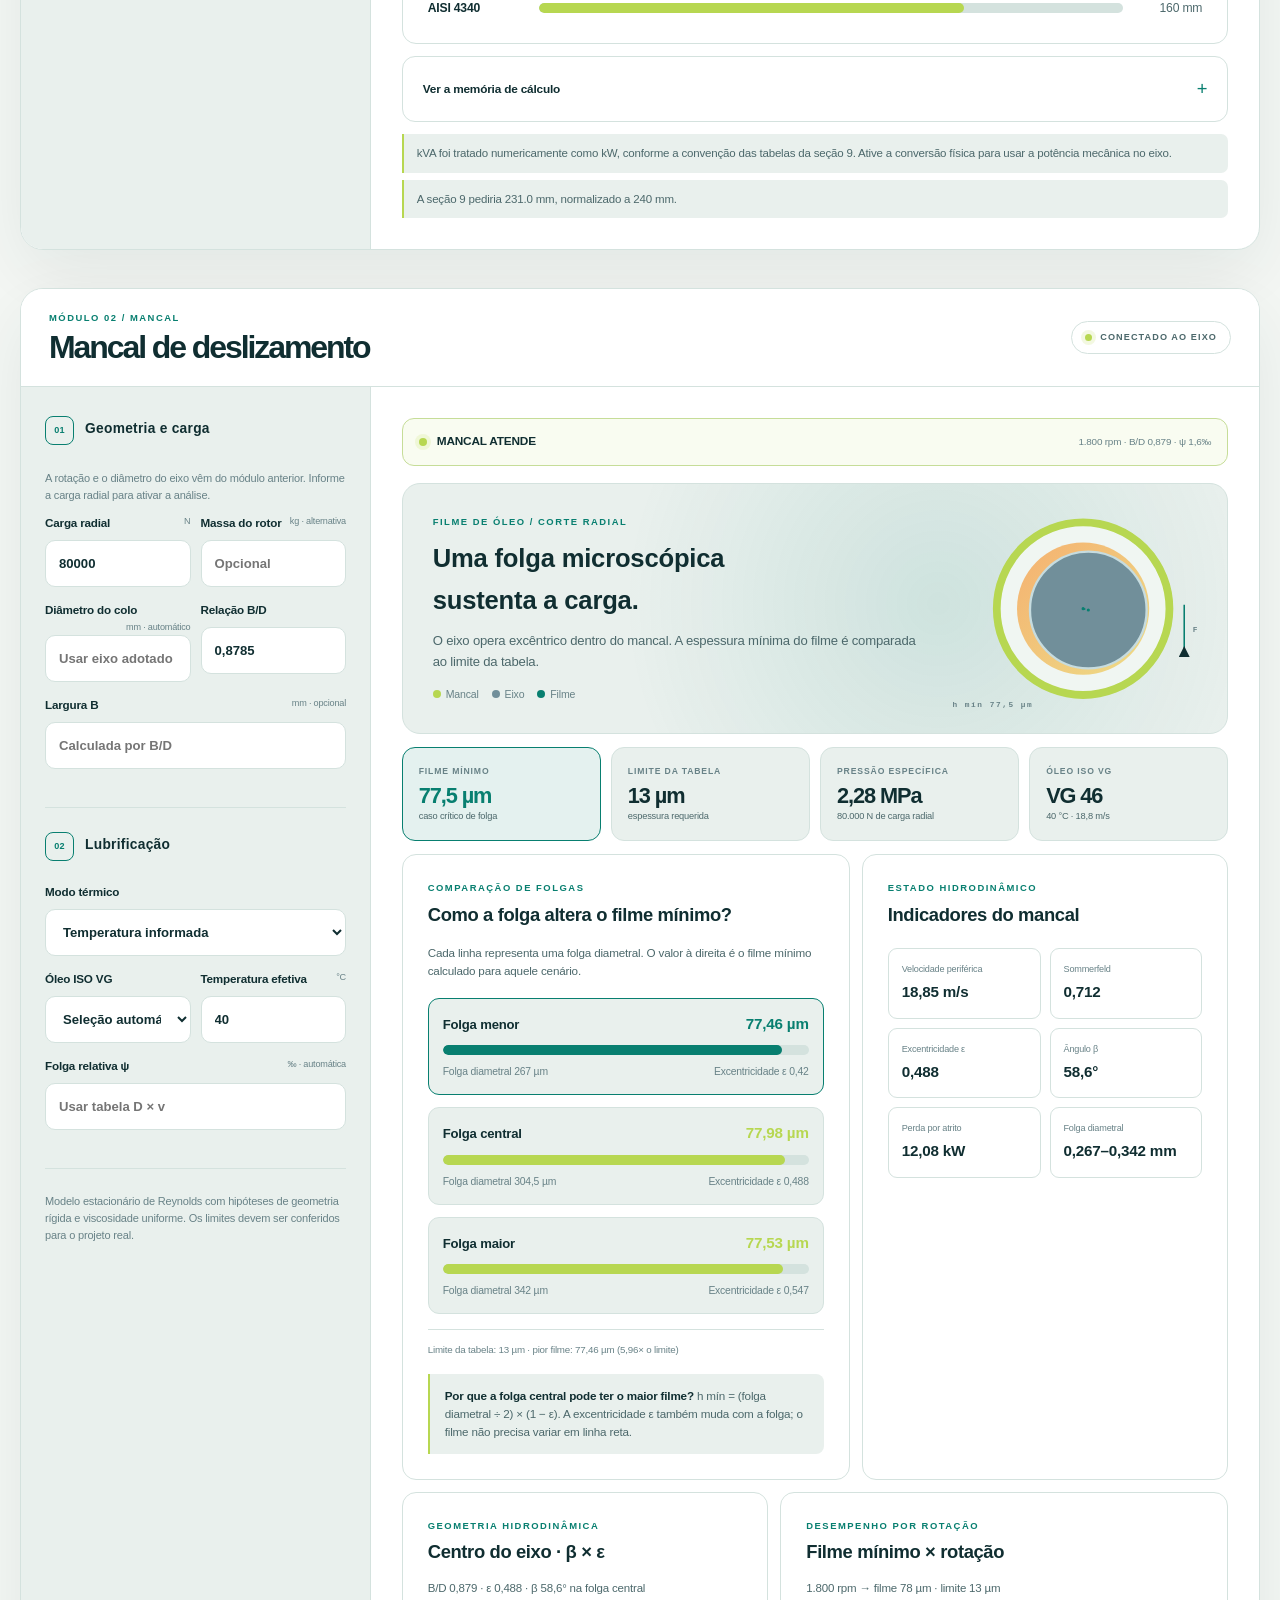
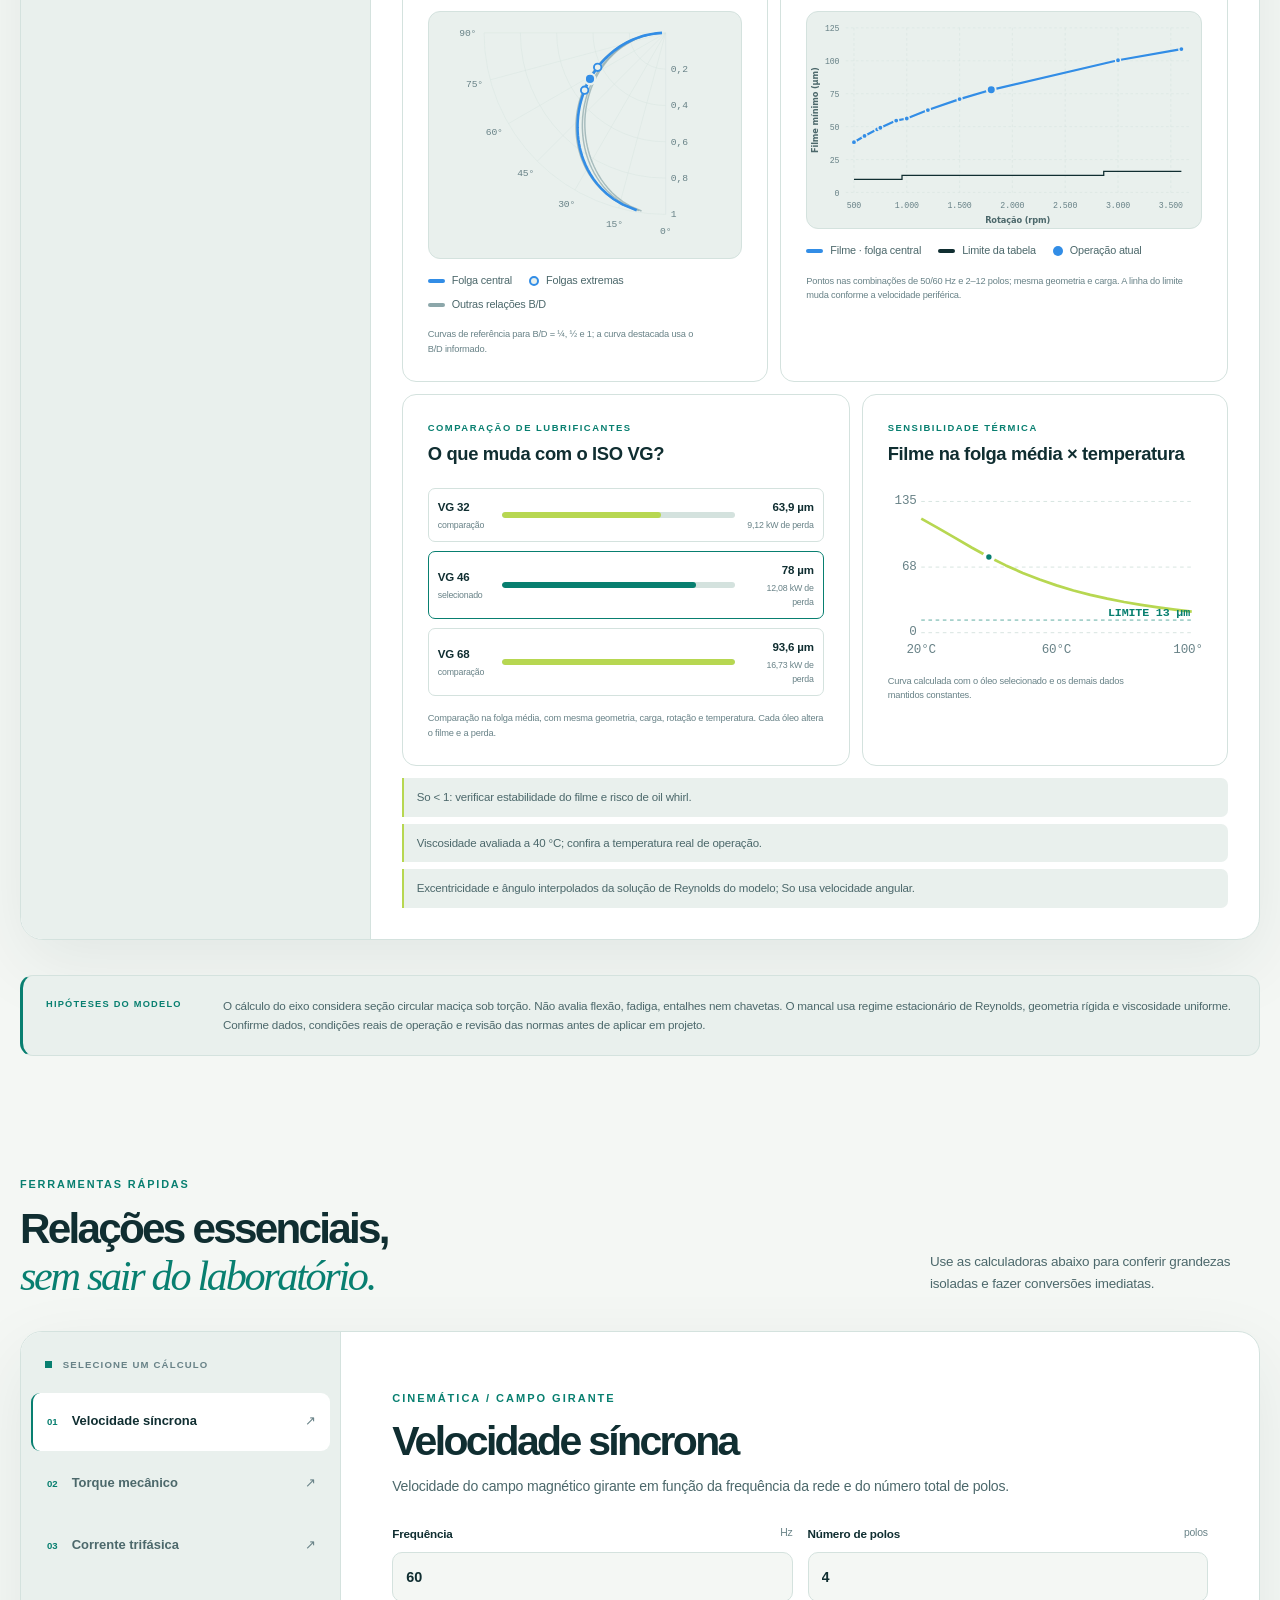
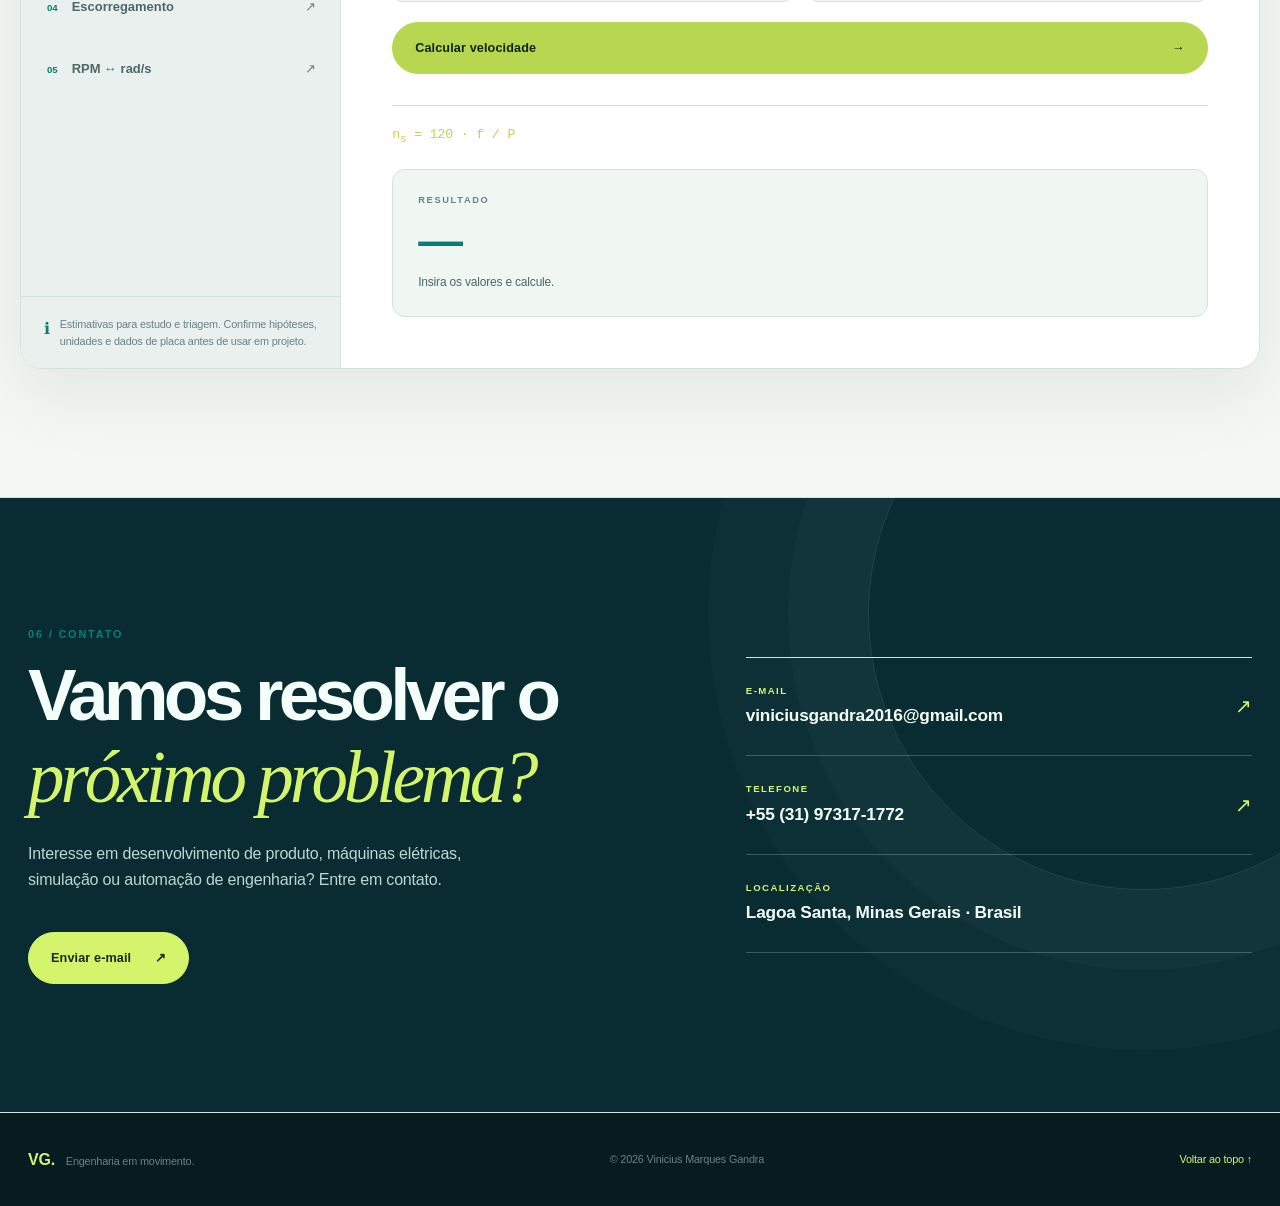
==== commit 731e52e4: "Add files via upload" ====
--- a/index.html
+++ b/index.html
@@ -84,7 +84,7 @@
     <section class="section section-alt section-pad" id="competencias" aria-labelledby="competencias-title"><div class="shell">
       <div class="section-heading reveal"><p class="kicker">04 / FERRAMENTAS & FORMAÇÃO</p><h2 id="competencias-title">Método, ferramentas<br><em>e repertório.</em></h2></div>
       <div class="skills-layout">
-        <div class="skills-panel reveal"><div class="panel-head"><h3>Modelagem & simulação</h3><span>INDICADORES DO CURRÍCULO</span></div><div class="skill-meter"><div><strong>Autodesk Inventor</strong><span>90%</span></div><div class="meter"><i style="--level:90%"></i></div></div><div class="skill-meter"><div><strong>ANSYS</strong><span>80%</span></div><div class="meter"><i style="--level:80%"></i></div></div><div class="skill-meter"><div><strong>Autodesk AutoCAD</strong><span>60%</span></div><div class="meter"><i style="--level:60%"></i></div></div><p class="meter-note">Percentuais apresentados no currículo original; são autoavaliações, não certificações de proficiência.</p></div>
+        
         <div class="stack-panel reveal"><div class="panel-head"><h3>Ecossistema técnico</h3><span>FERRAMENTAS & MÉTODOS</span></div><div class="stack-groups"><div><h4>Computação</h4><p>Python · MATLAB · VBA · SQL · automação · análise de dados</p></div><div><h4>CAE</h4><p>ANSYS Mechanical · Fluent · Rocky · Nastran · FEA · CFD</p></div><div><h4>Engenharia</h4><p>CAD 3D · parametrização · estruturas · manufatura · usinagem · normas técnicas</p></div></div></div>
       </div>
       <div class="education-grid">
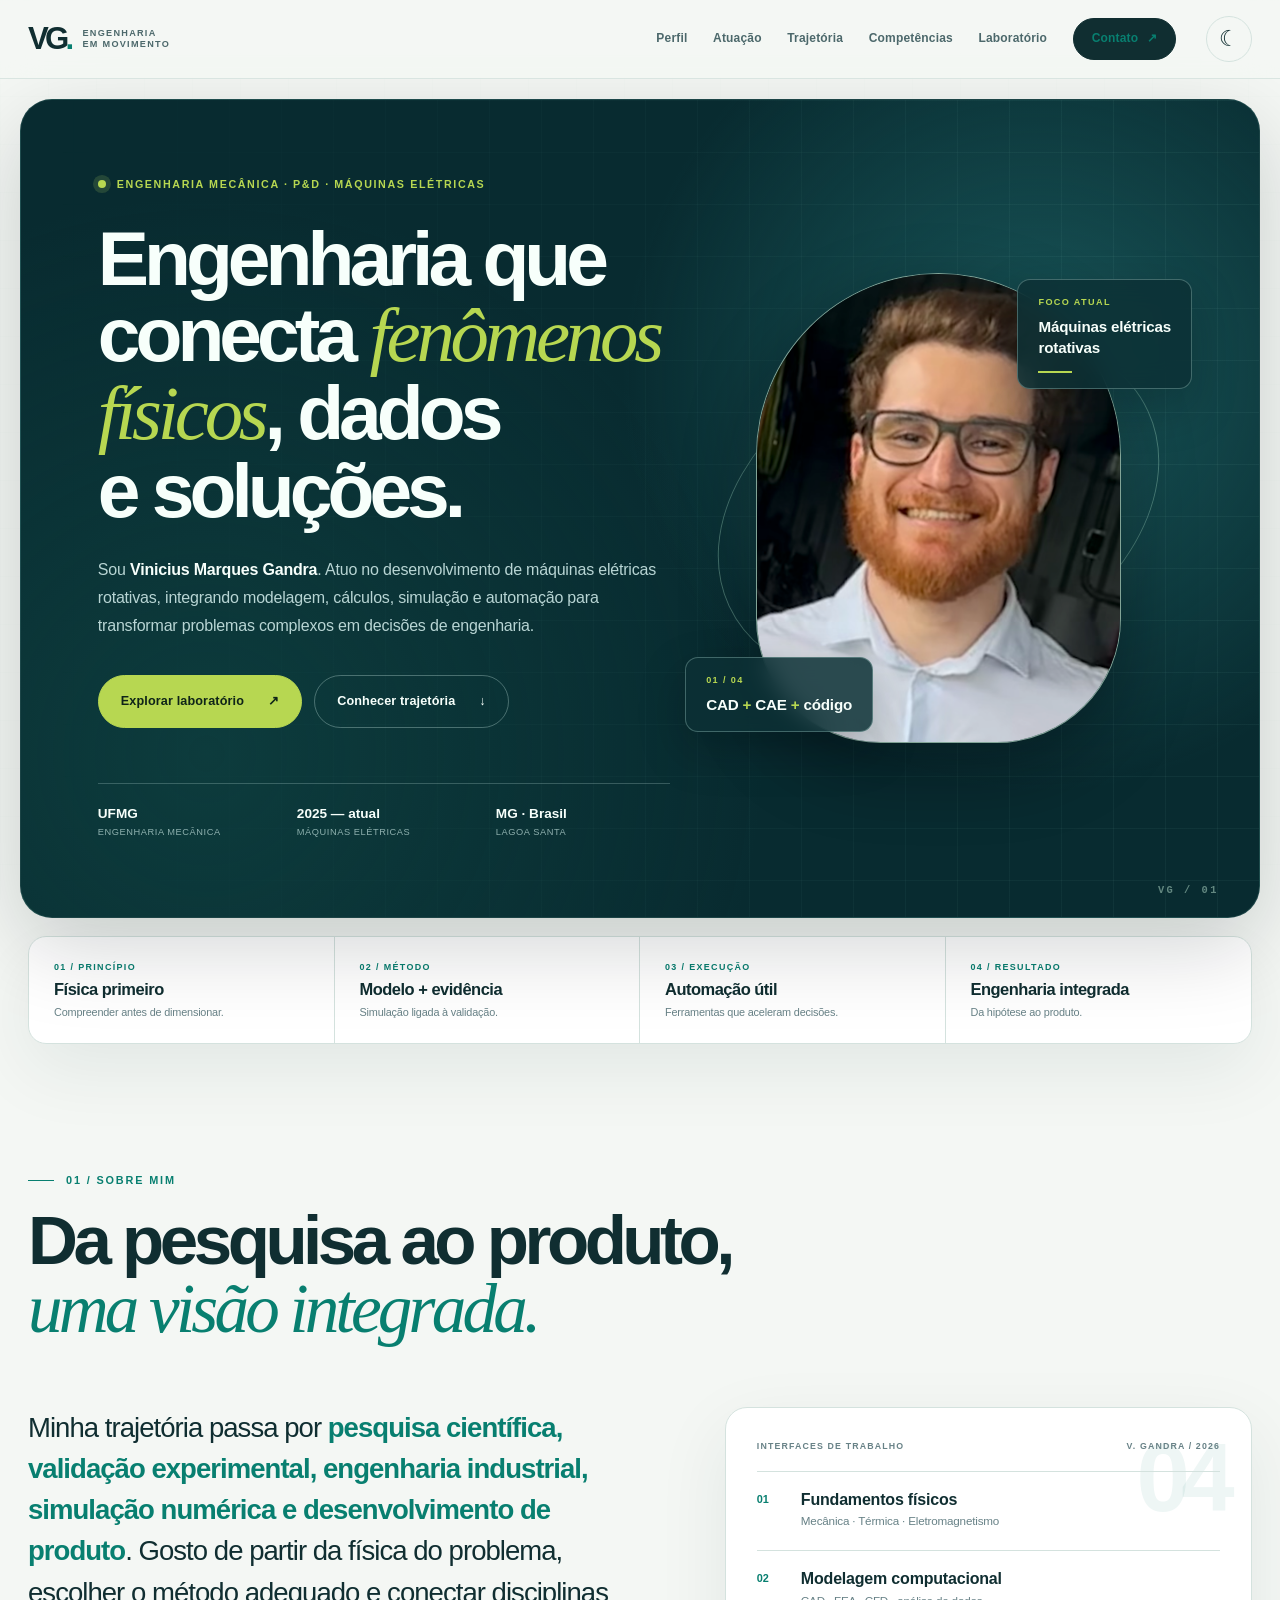
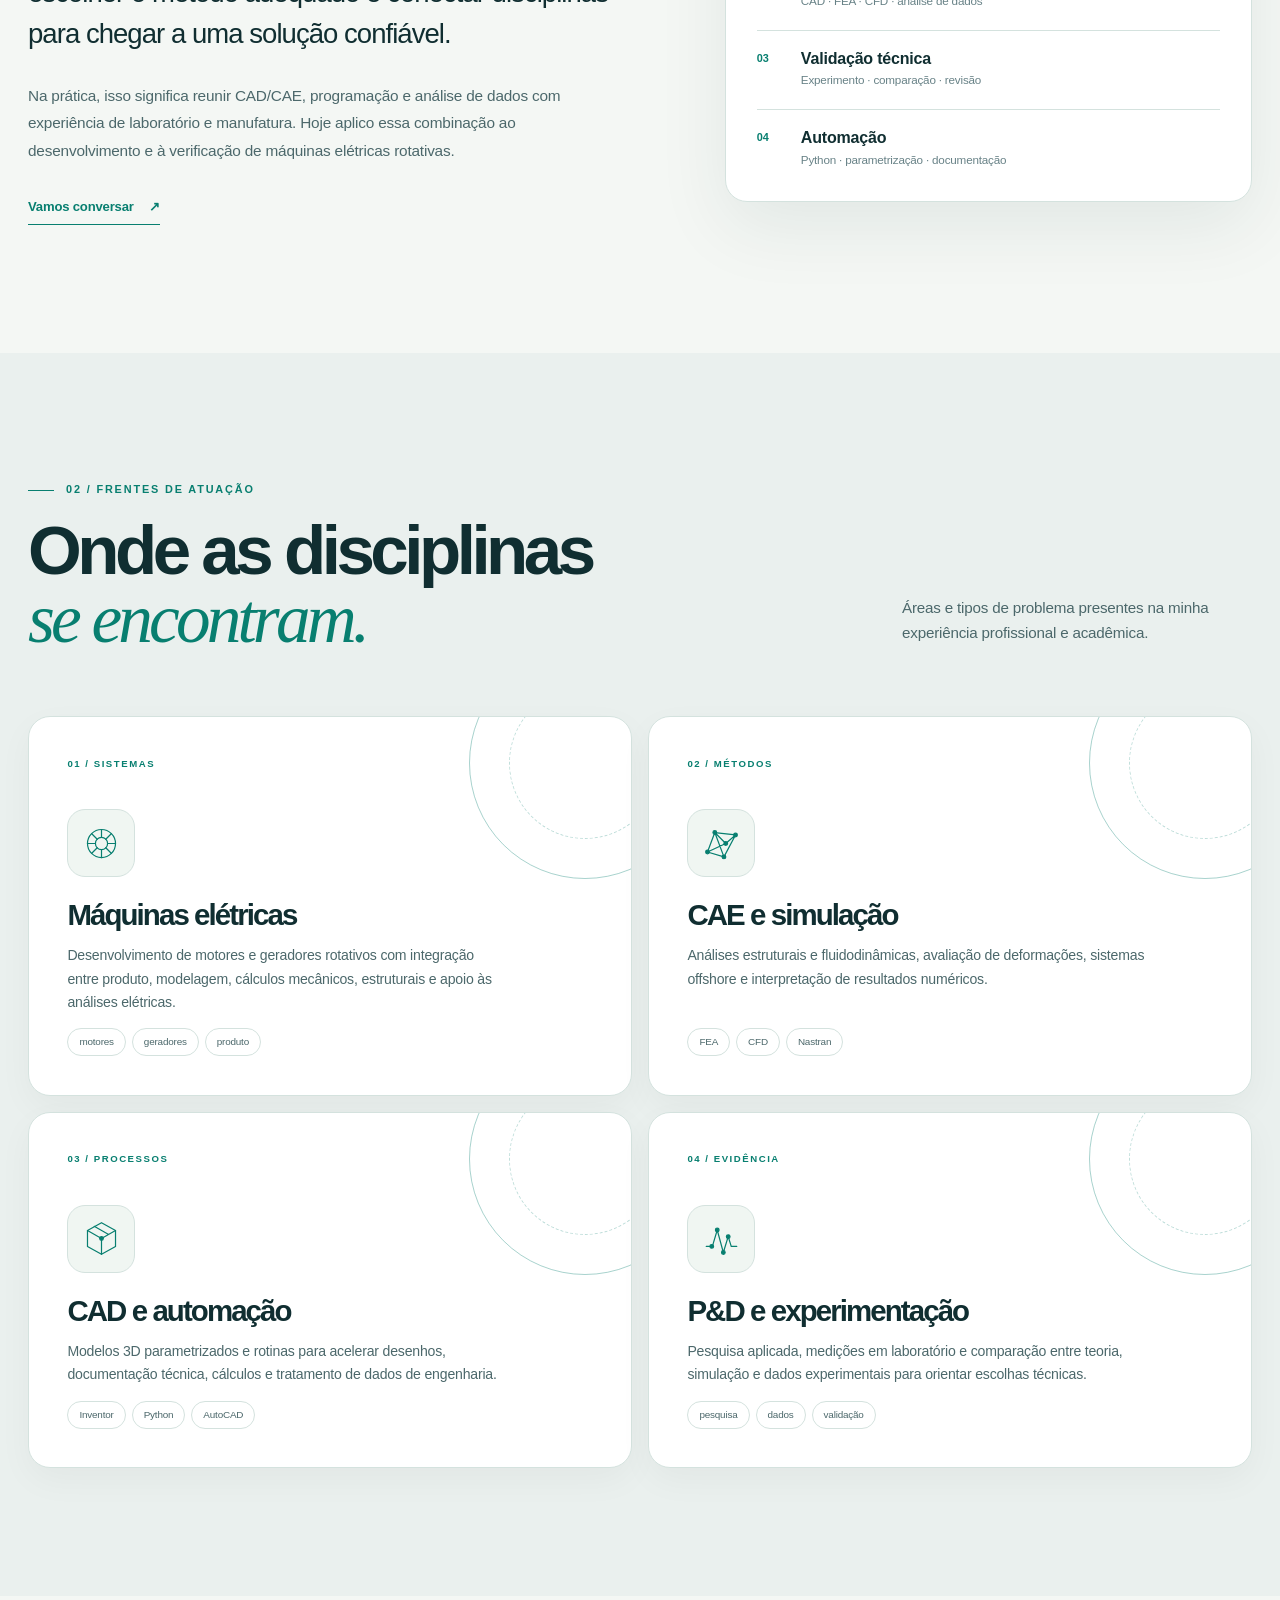
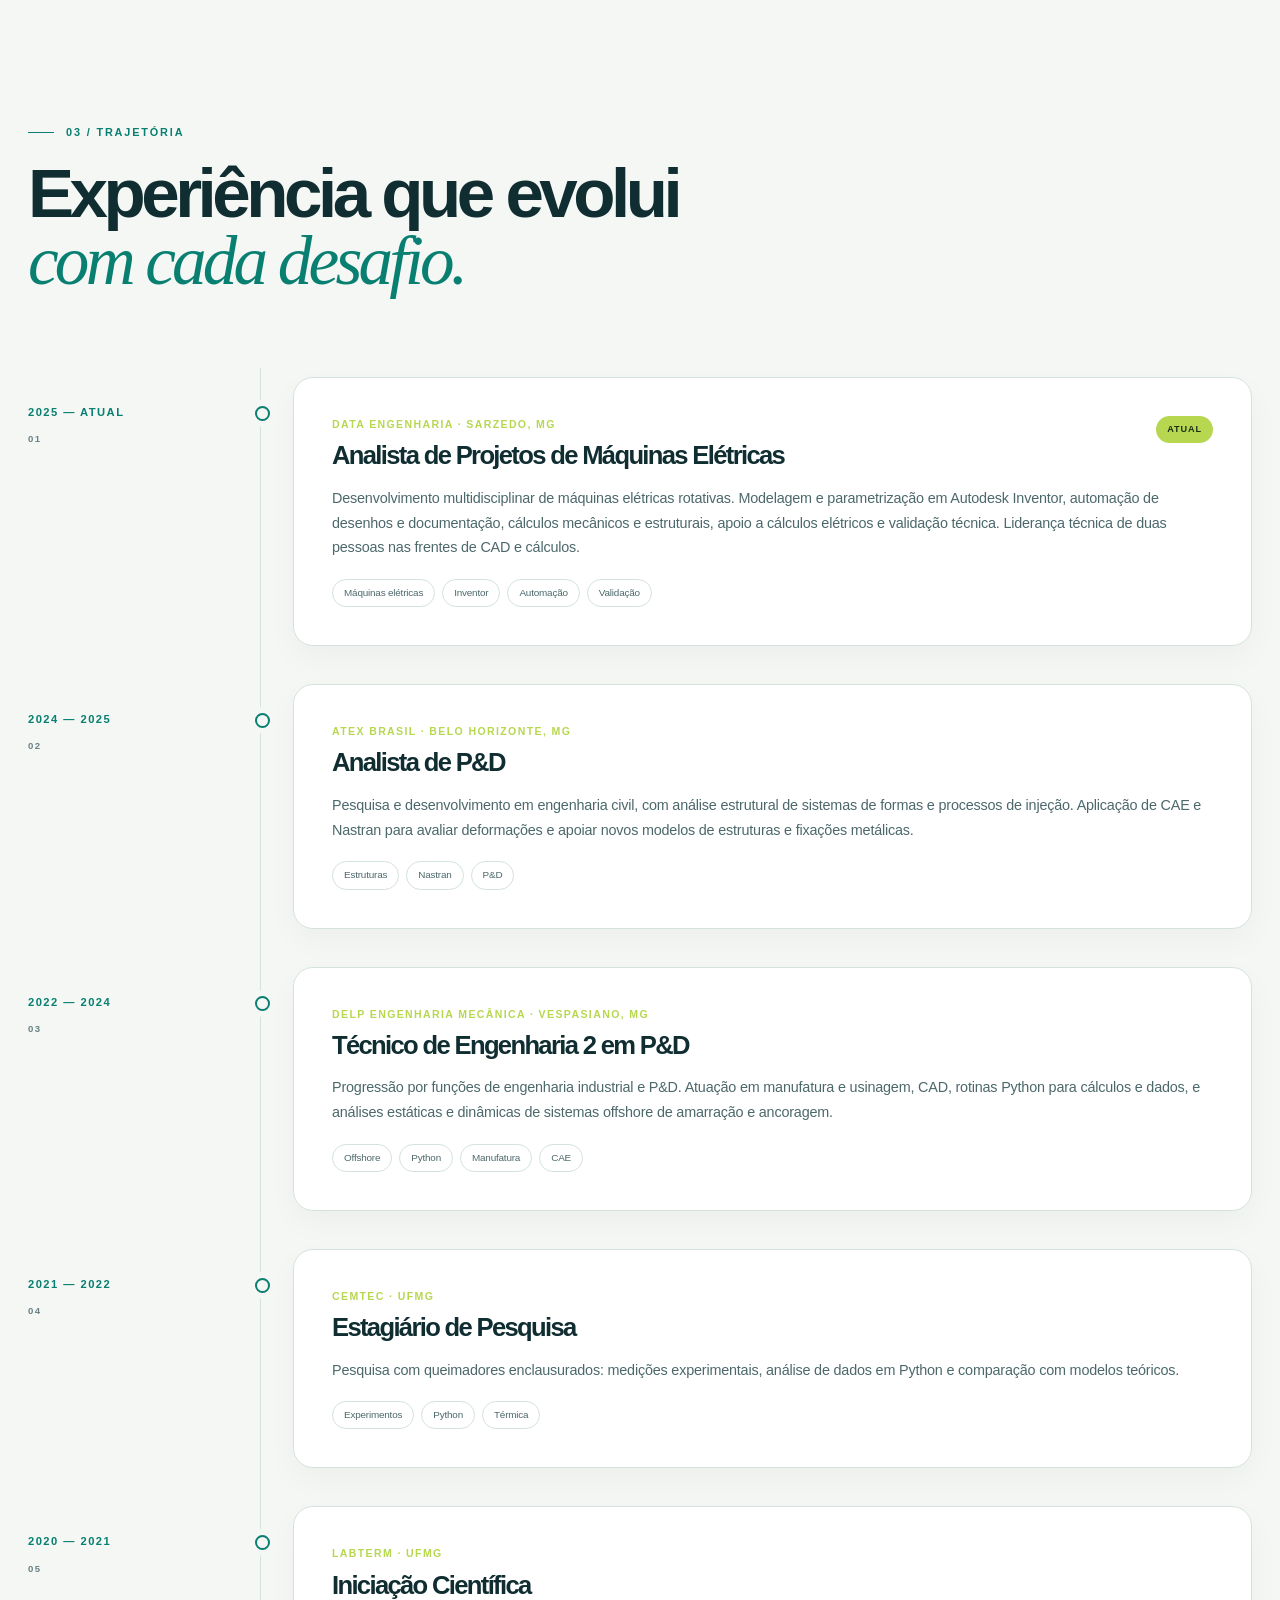
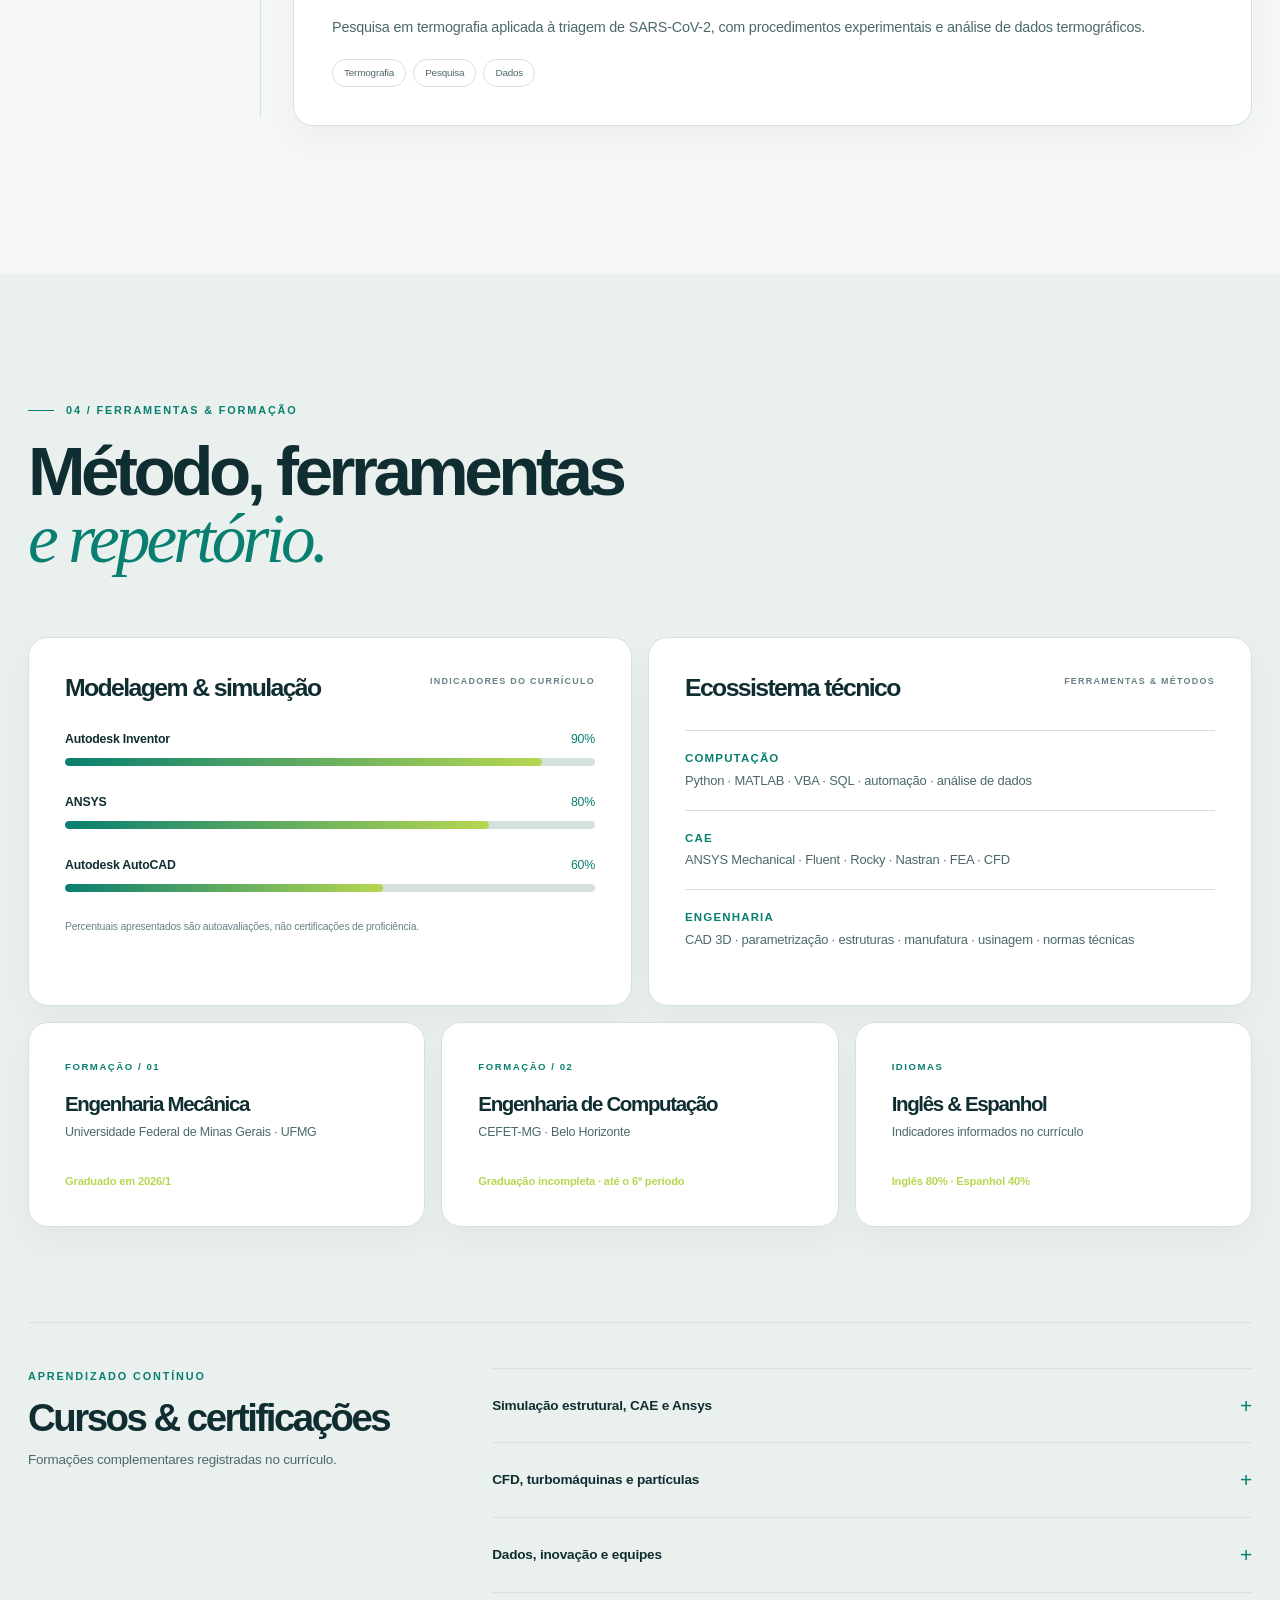
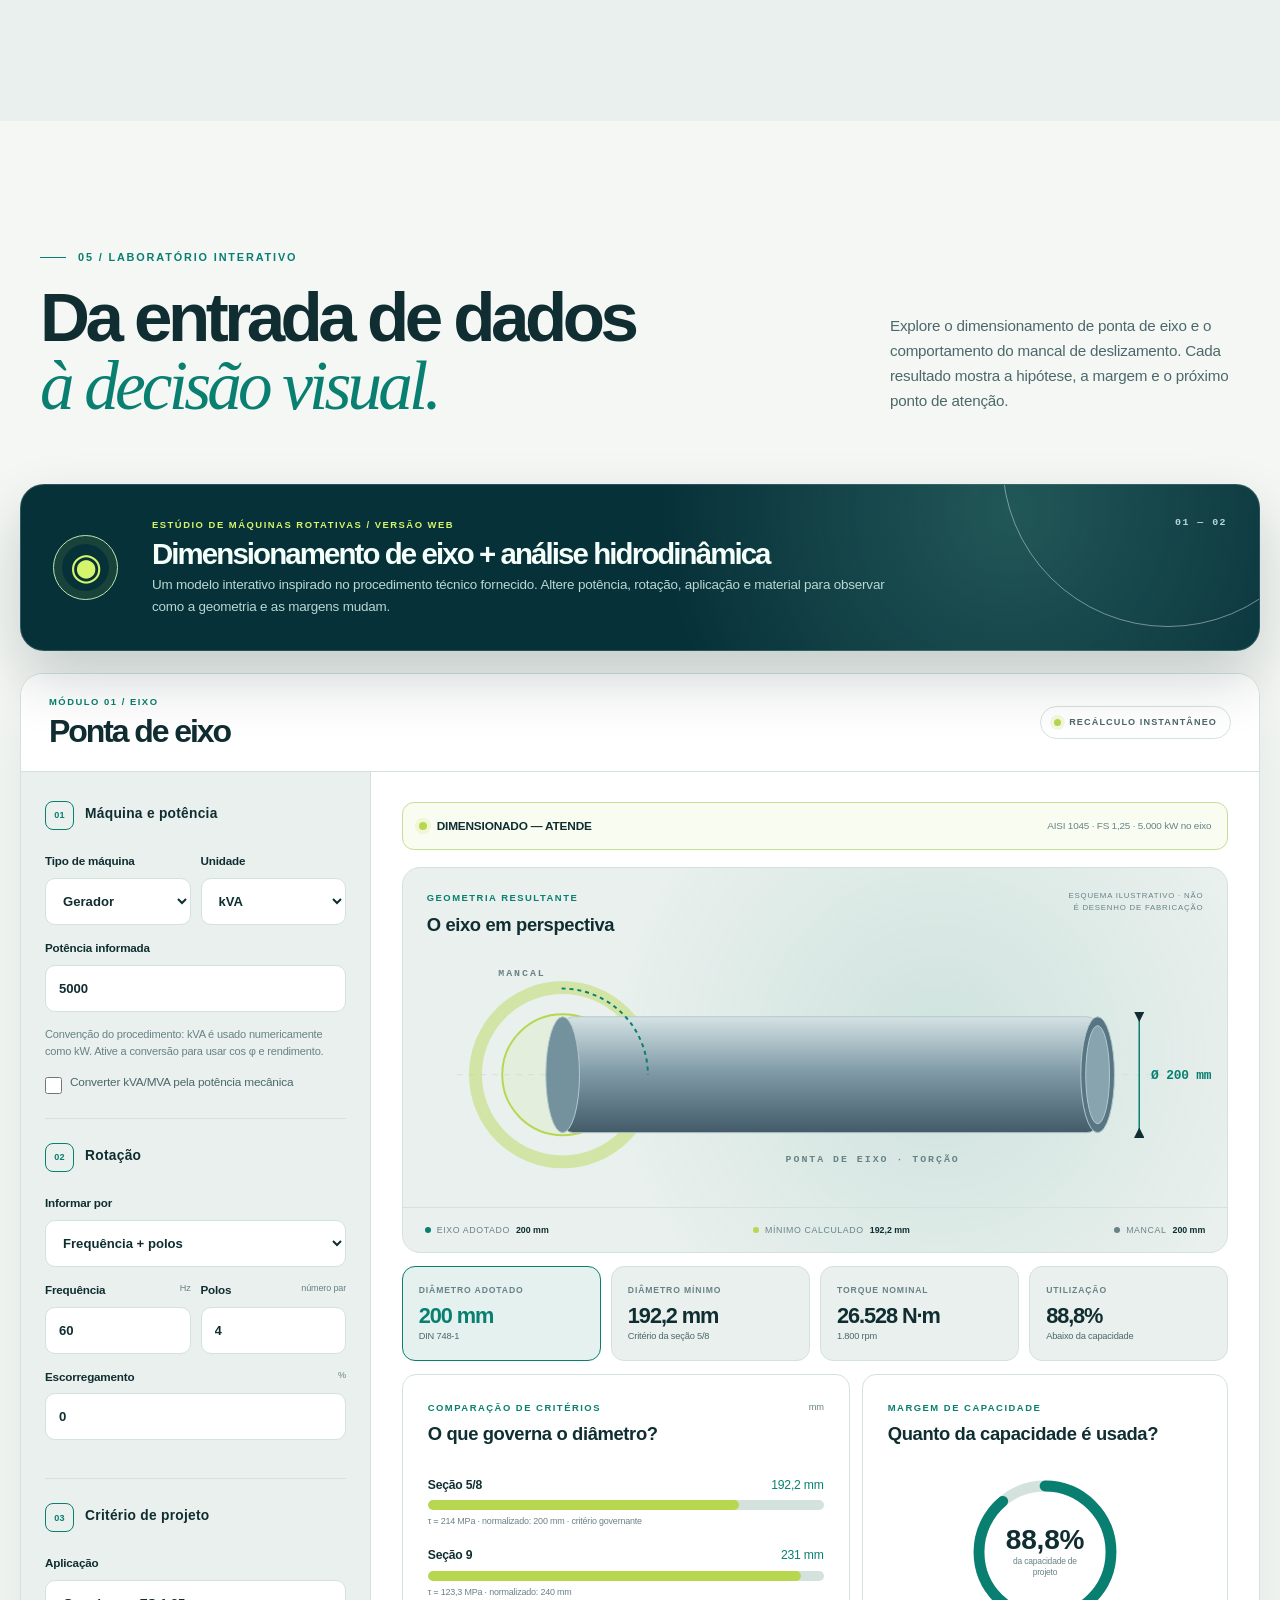
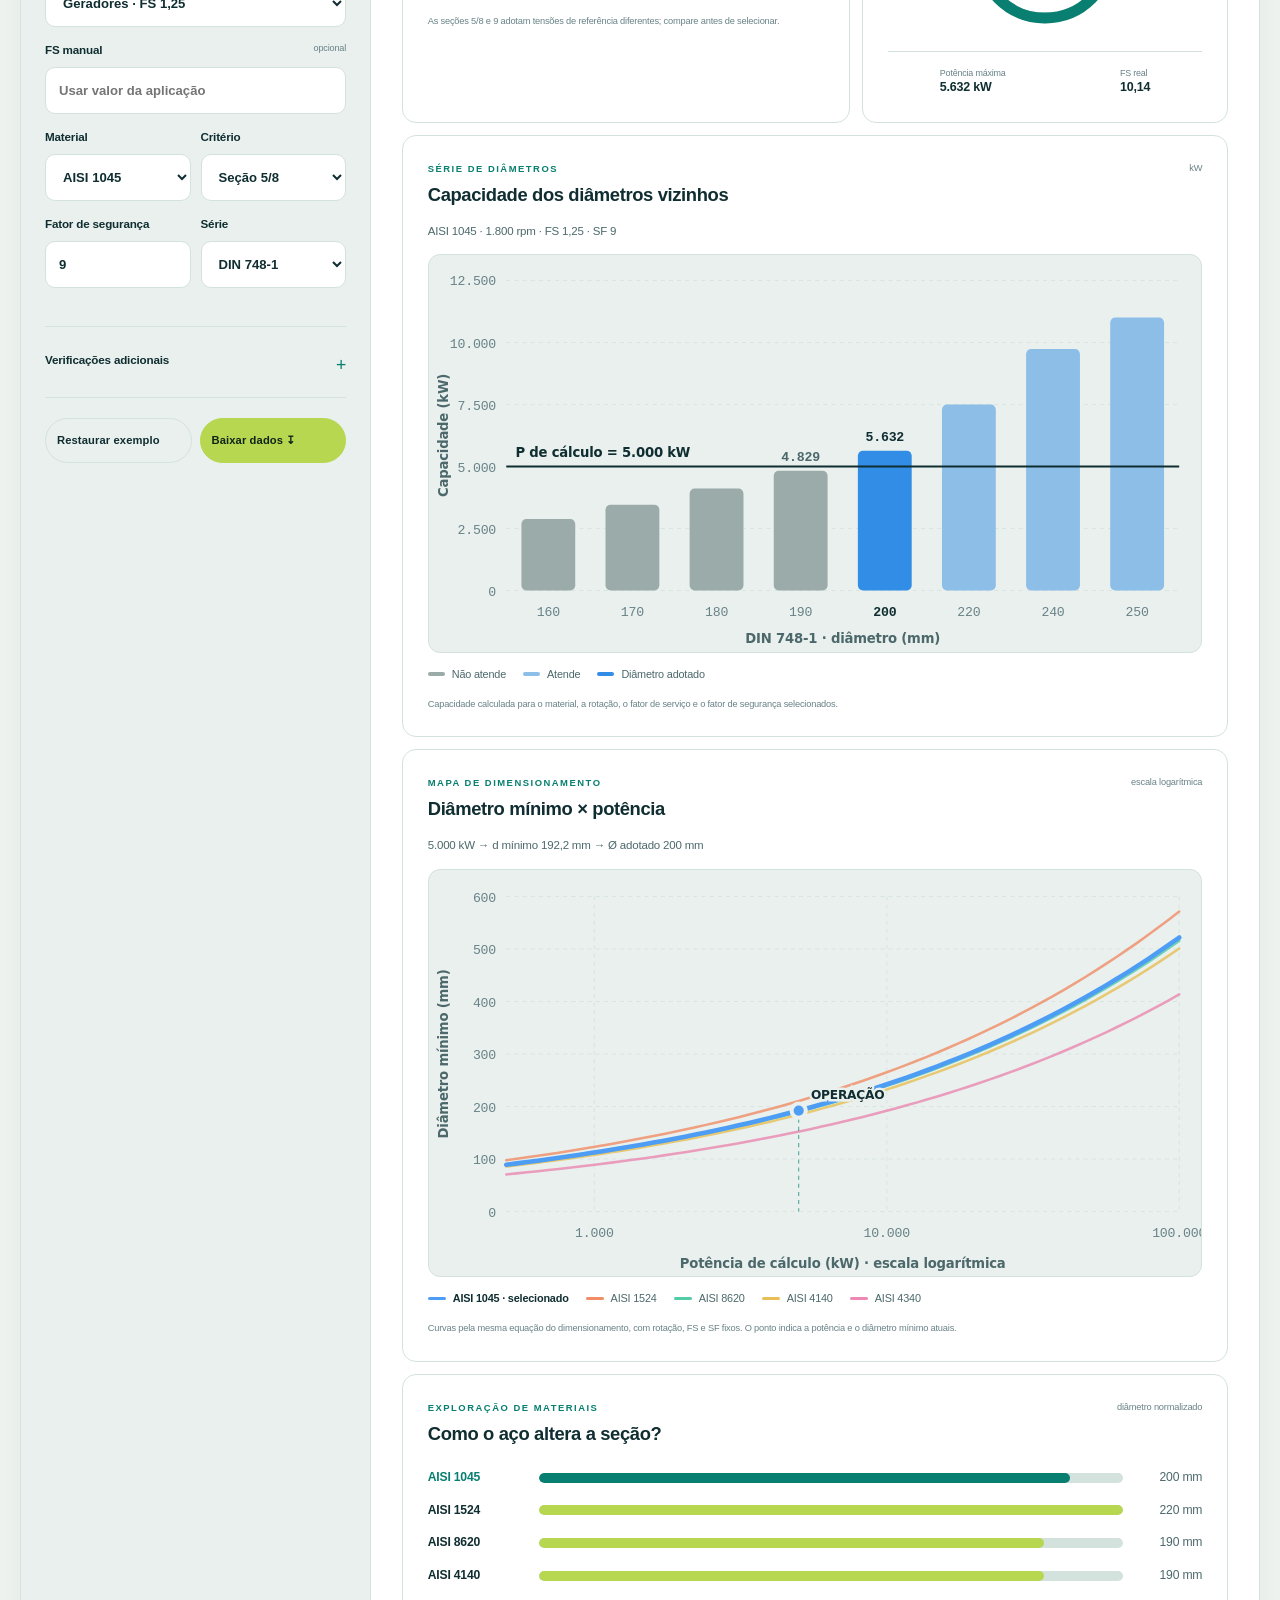
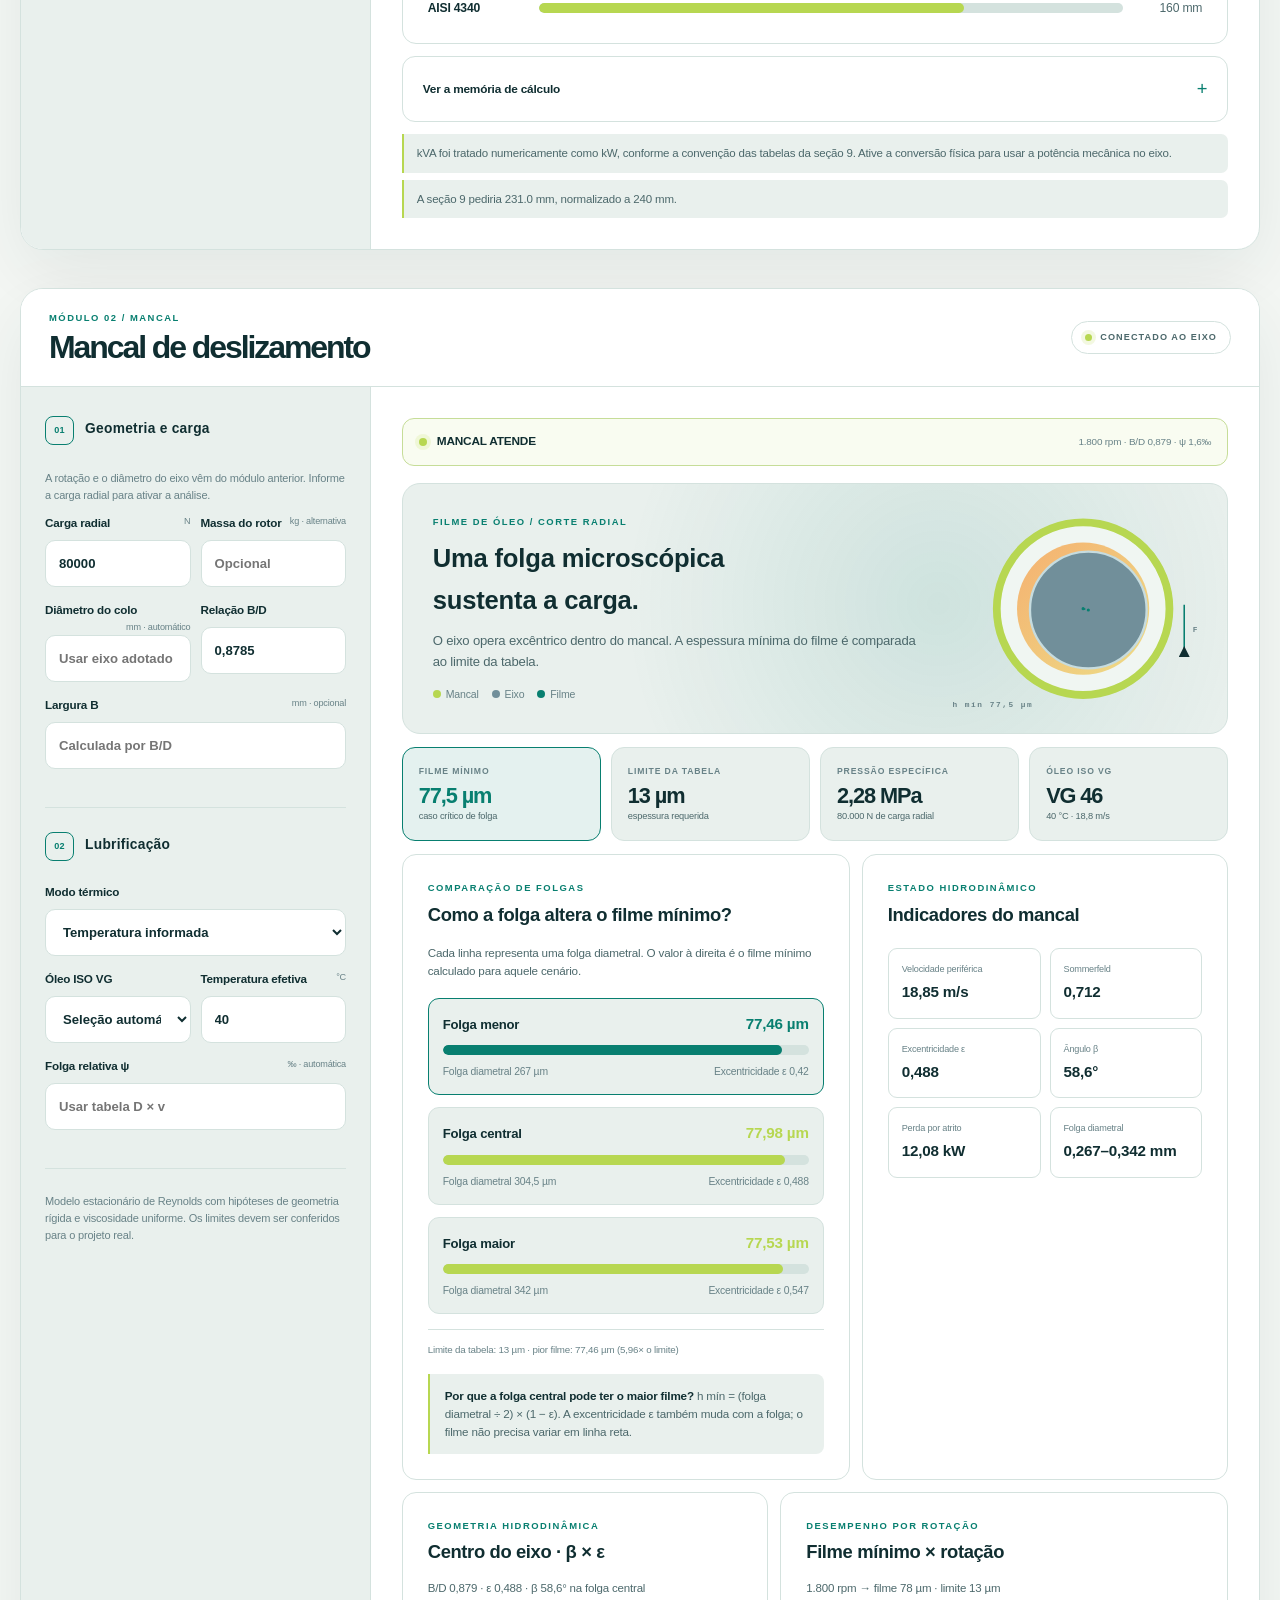
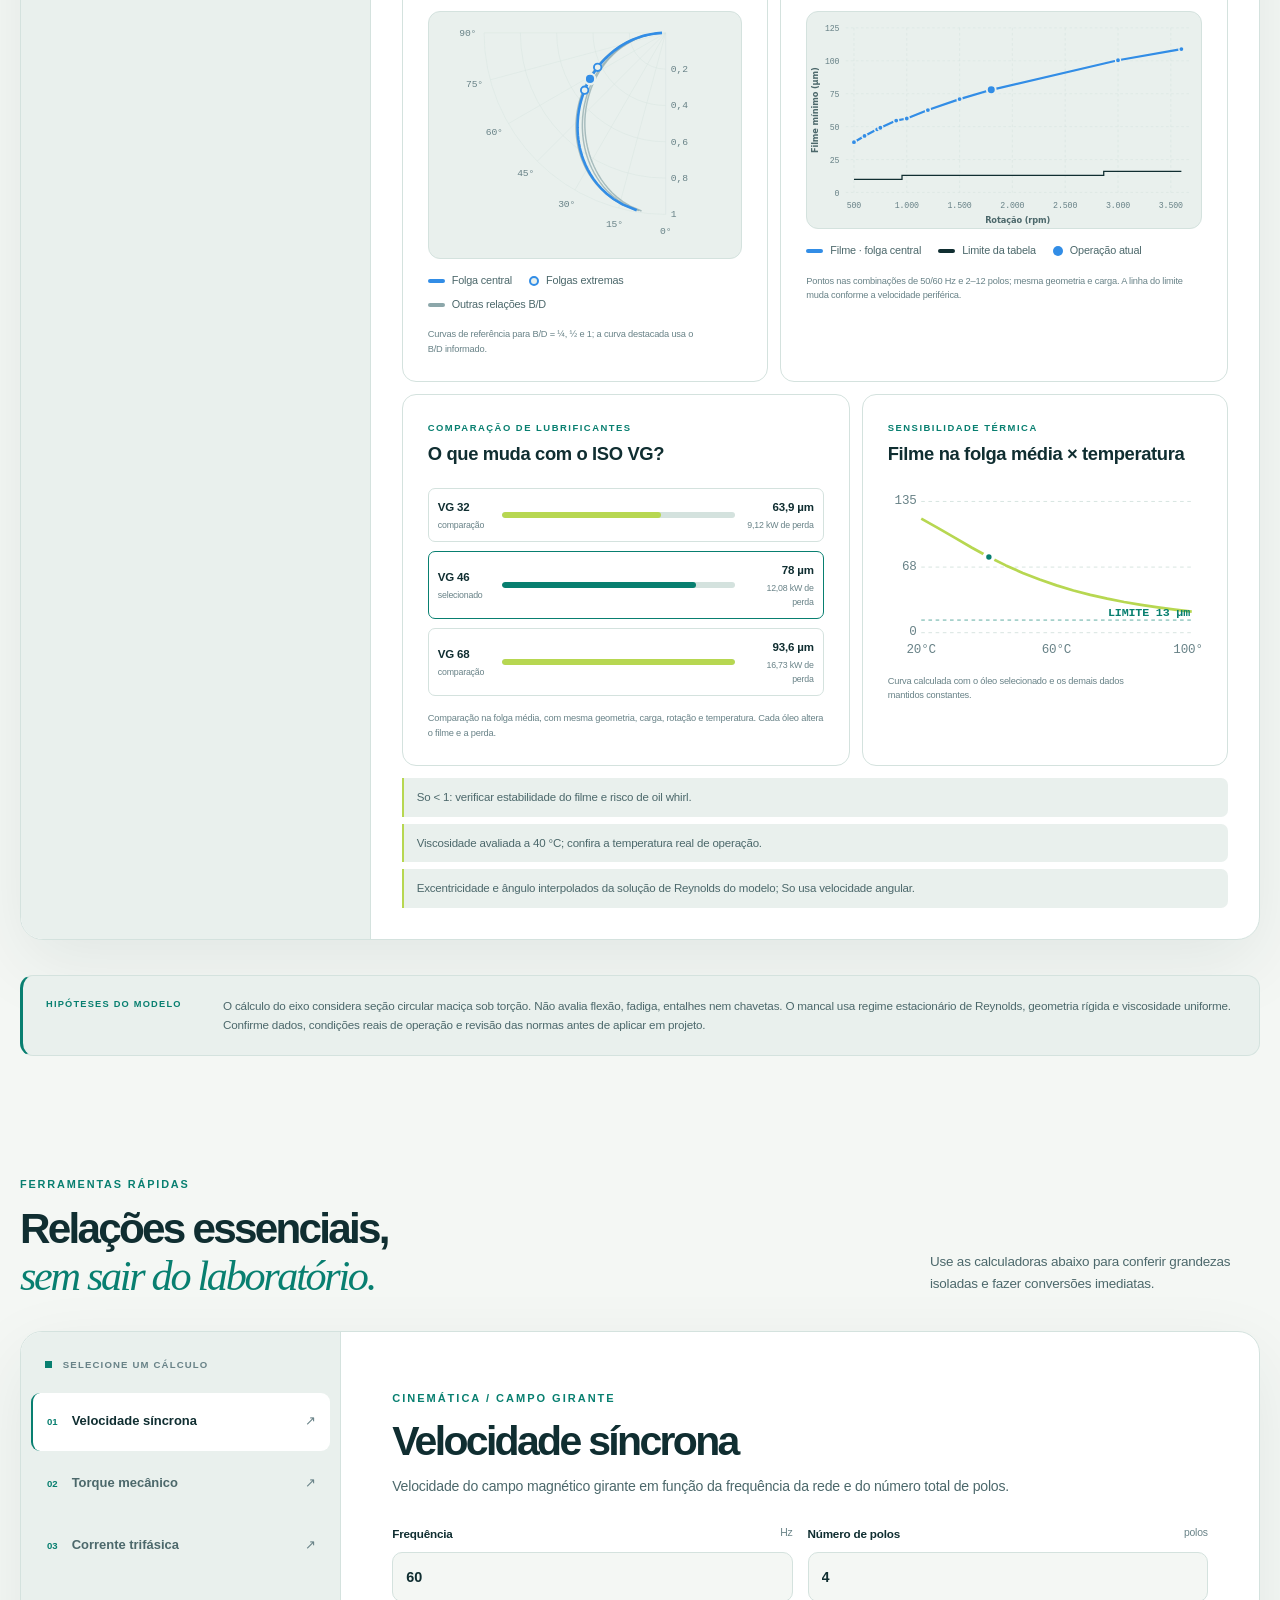
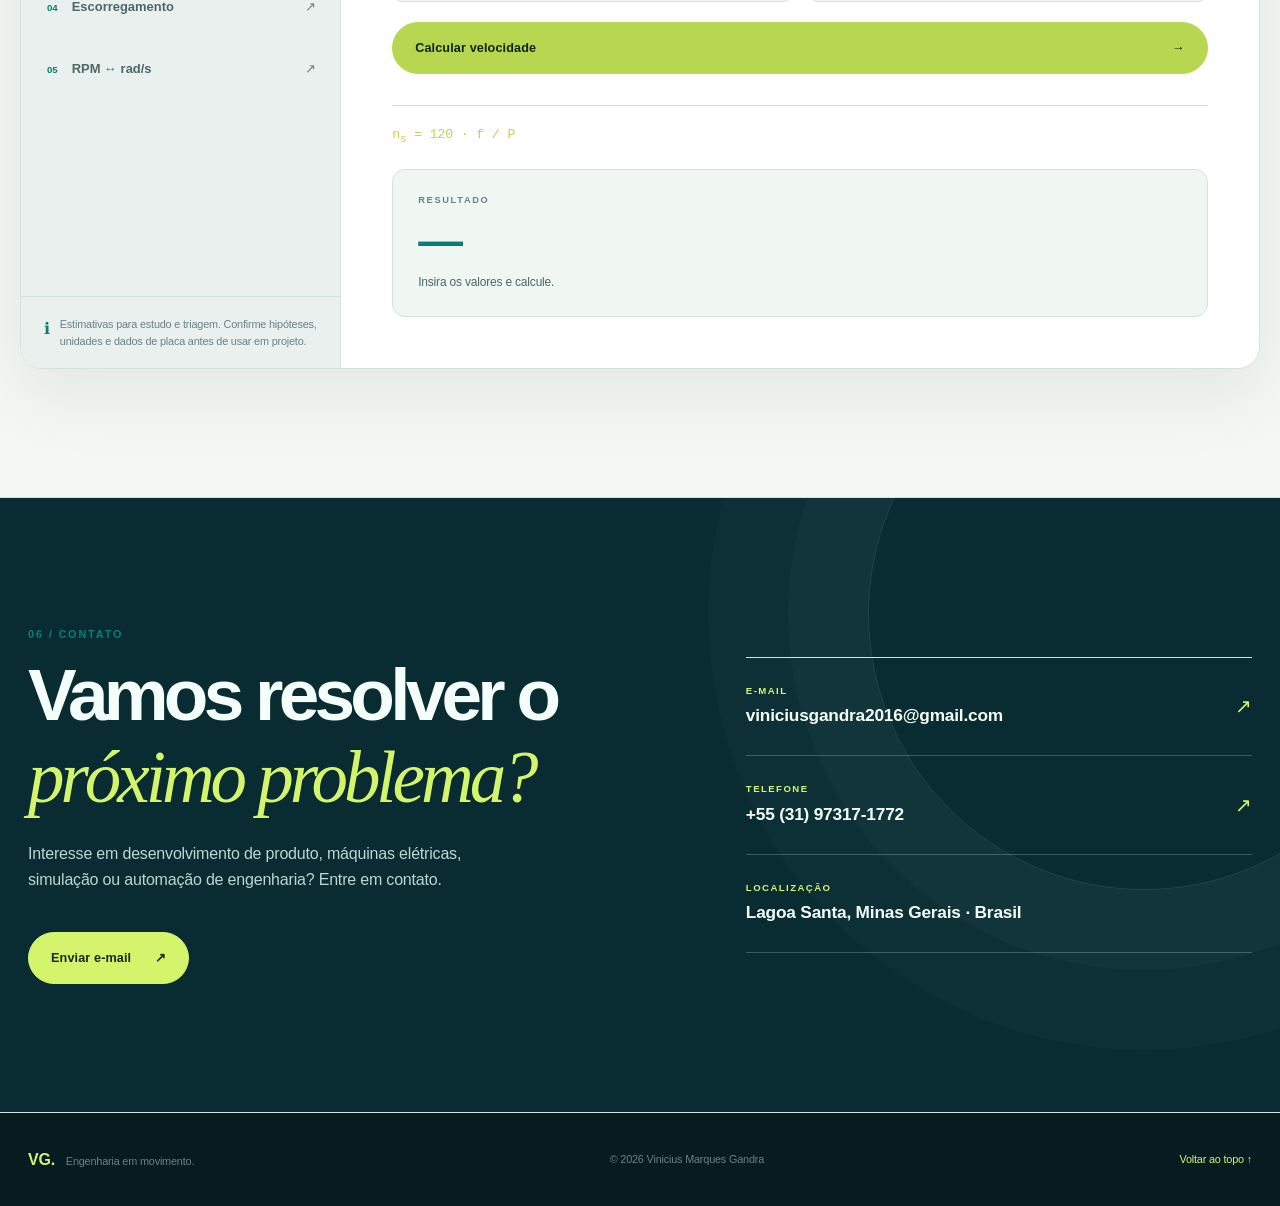
==== commit c0f5b897: "Add files via upload" ====
--- a/index.html
+++ b/index.html
@@ -84,7 +84,7 @@
     <section class="section section-alt section-pad" id="competencias" aria-labelledby="competencias-title"><div class="shell">
       <div class="section-heading reveal"><p class="kicker">04 / FERRAMENTAS & FORMAÇÃO</p><h2 id="competencias-title">Método, ferramentas<br><em>e repertório.</em></h2></div>
       <div class="skills-layout">
-        
+        <div class="skills-panel reveal"><div class="panel-head"><h3>Modelagem & simulação</h3><span>INDICADORES DO CURRÍCULO</span></div><div class="skill-meter"><div><strong>Autodesk Inventor</strong><span>90%</span></div><div class="meter"><i style="--level:90%"></i></div></div><div class="skill-meter"><div><strong>ANSYS</strong><span>80%</span></div><div class="meter"><i style="--level:80%"></i></div></div><div class="skill-meter"><div><strong>Autodesk AutoCAD</strong><span>60%</span></div><div class="meter"><i style="--level:60%"></i></div></div><p class="meter-note">Percentuais apresentados são autoavaliações, não certificações de proficiência.</p></div>
         <div class="stack-panel reveal"><div class="panel-head"><h3>Ecossistema técnico</h3><span>FERRAMENTAS & MÉTODOS</span></div><div class="stack-groups"><div><h4>Computação</h4><p>Python · MATLAB · VBA · SQL · automação · análise de dados</p></div><div><h4>CAE</h4><p>ANSYS Mechanical · Fluent · Rocky · Nastran · FEA · CFD</p></div><div><h4>Engenharia</h4><p>CAD 3D · parametrização · estruturas · manufatura · usinagem · normas técnicas</p></div></div></div>
       </div>
       <div class="education-grid">
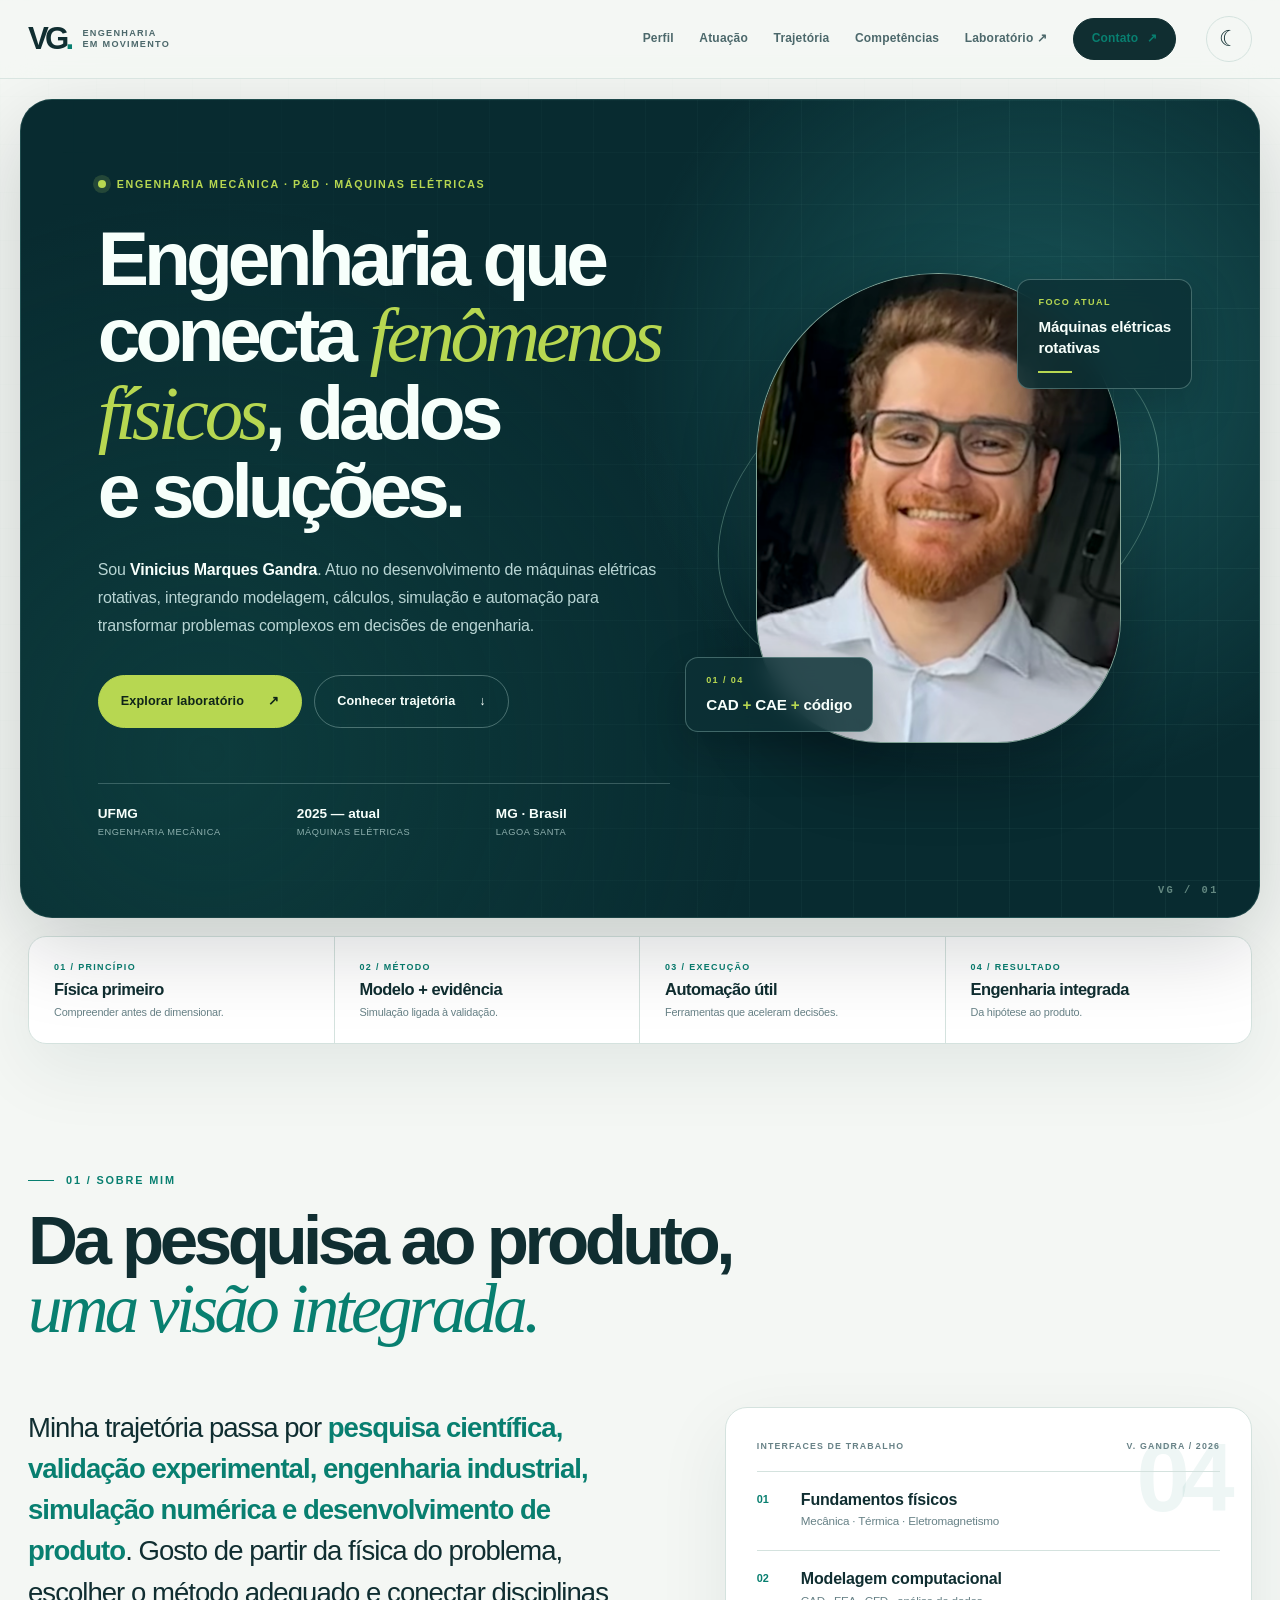
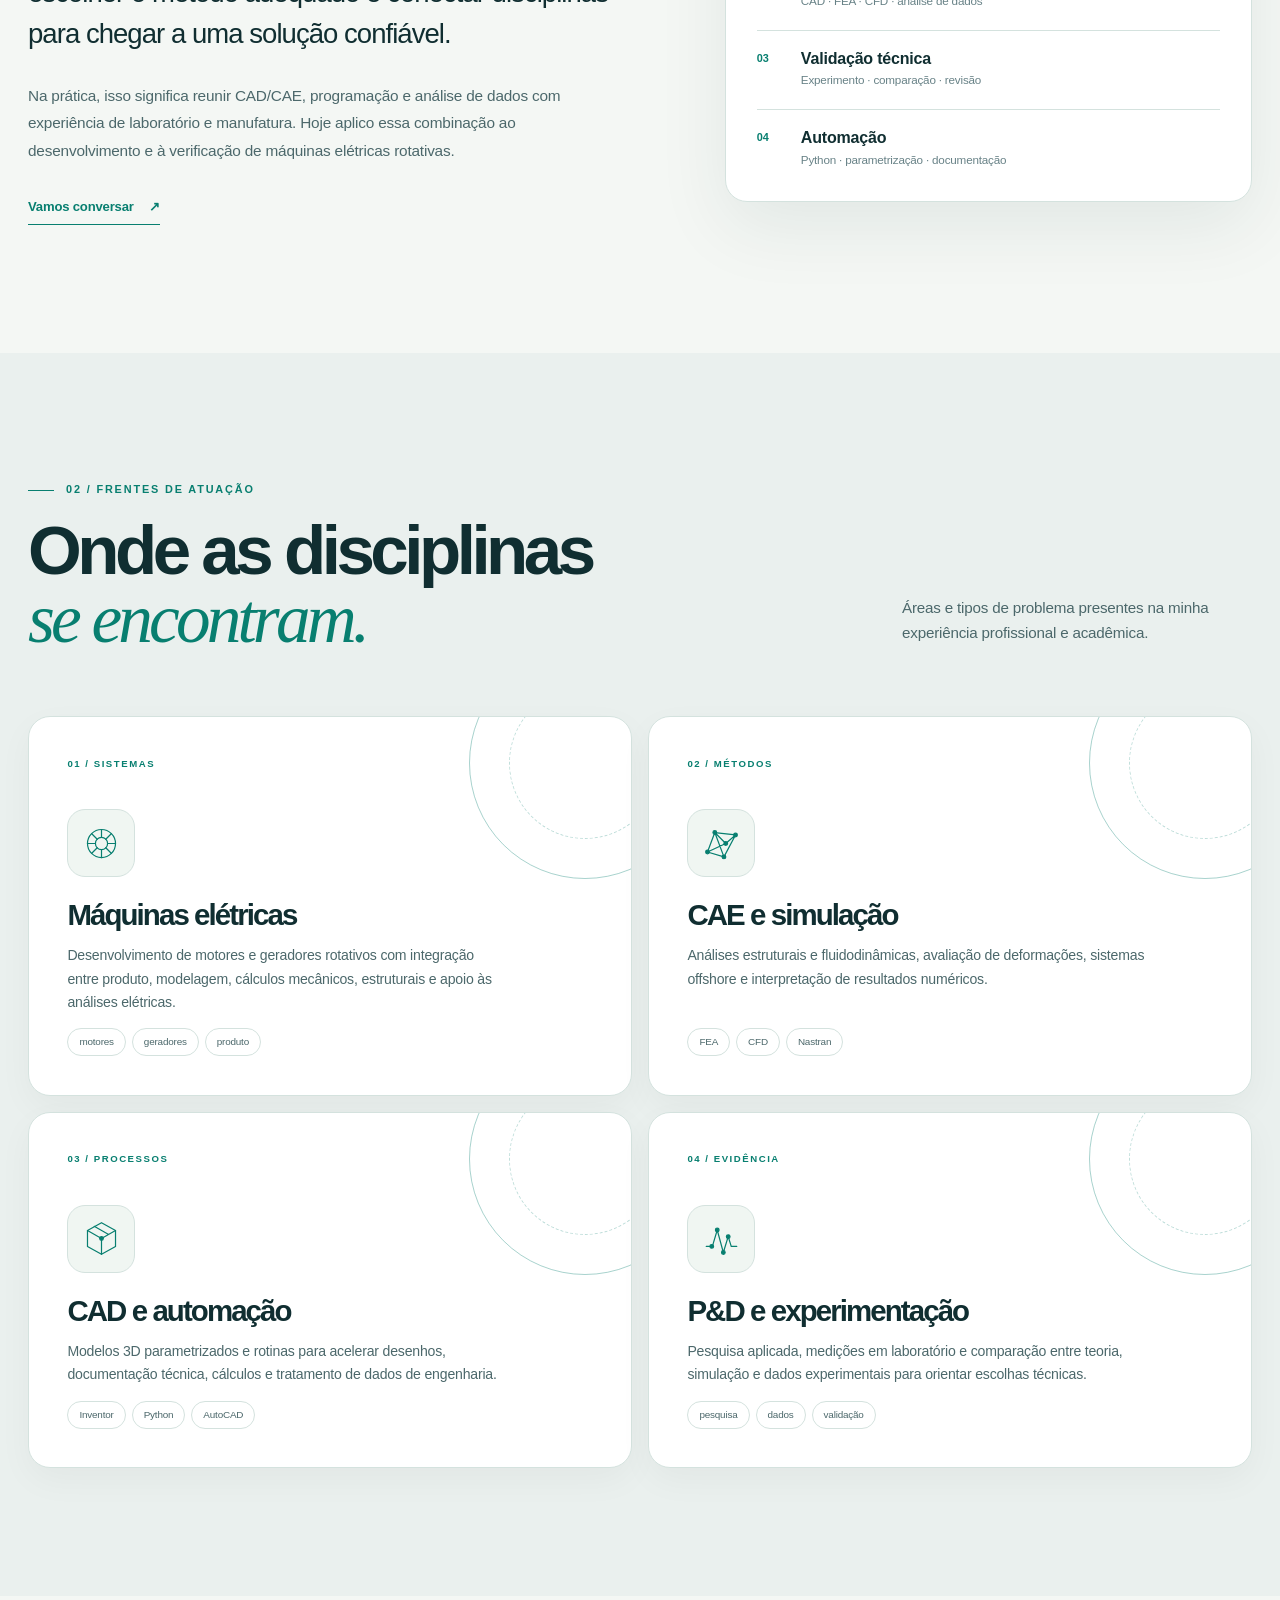
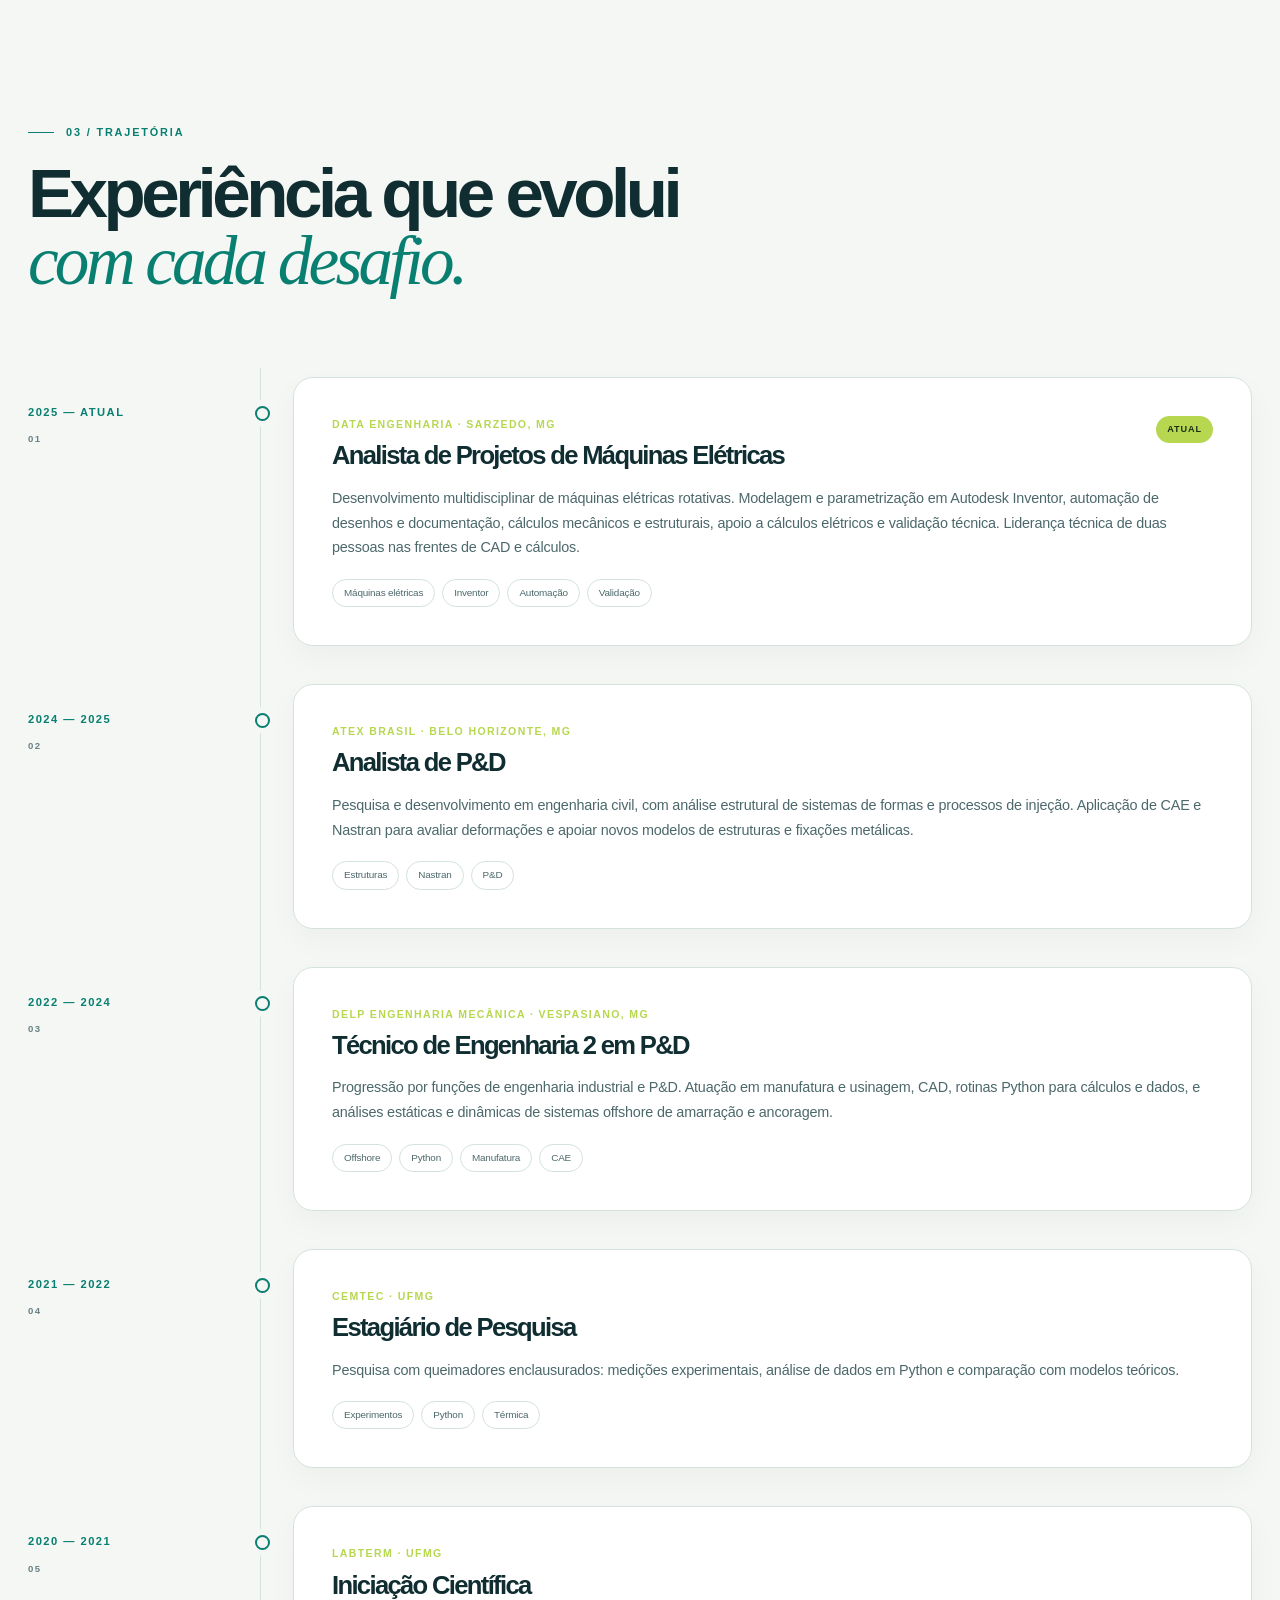
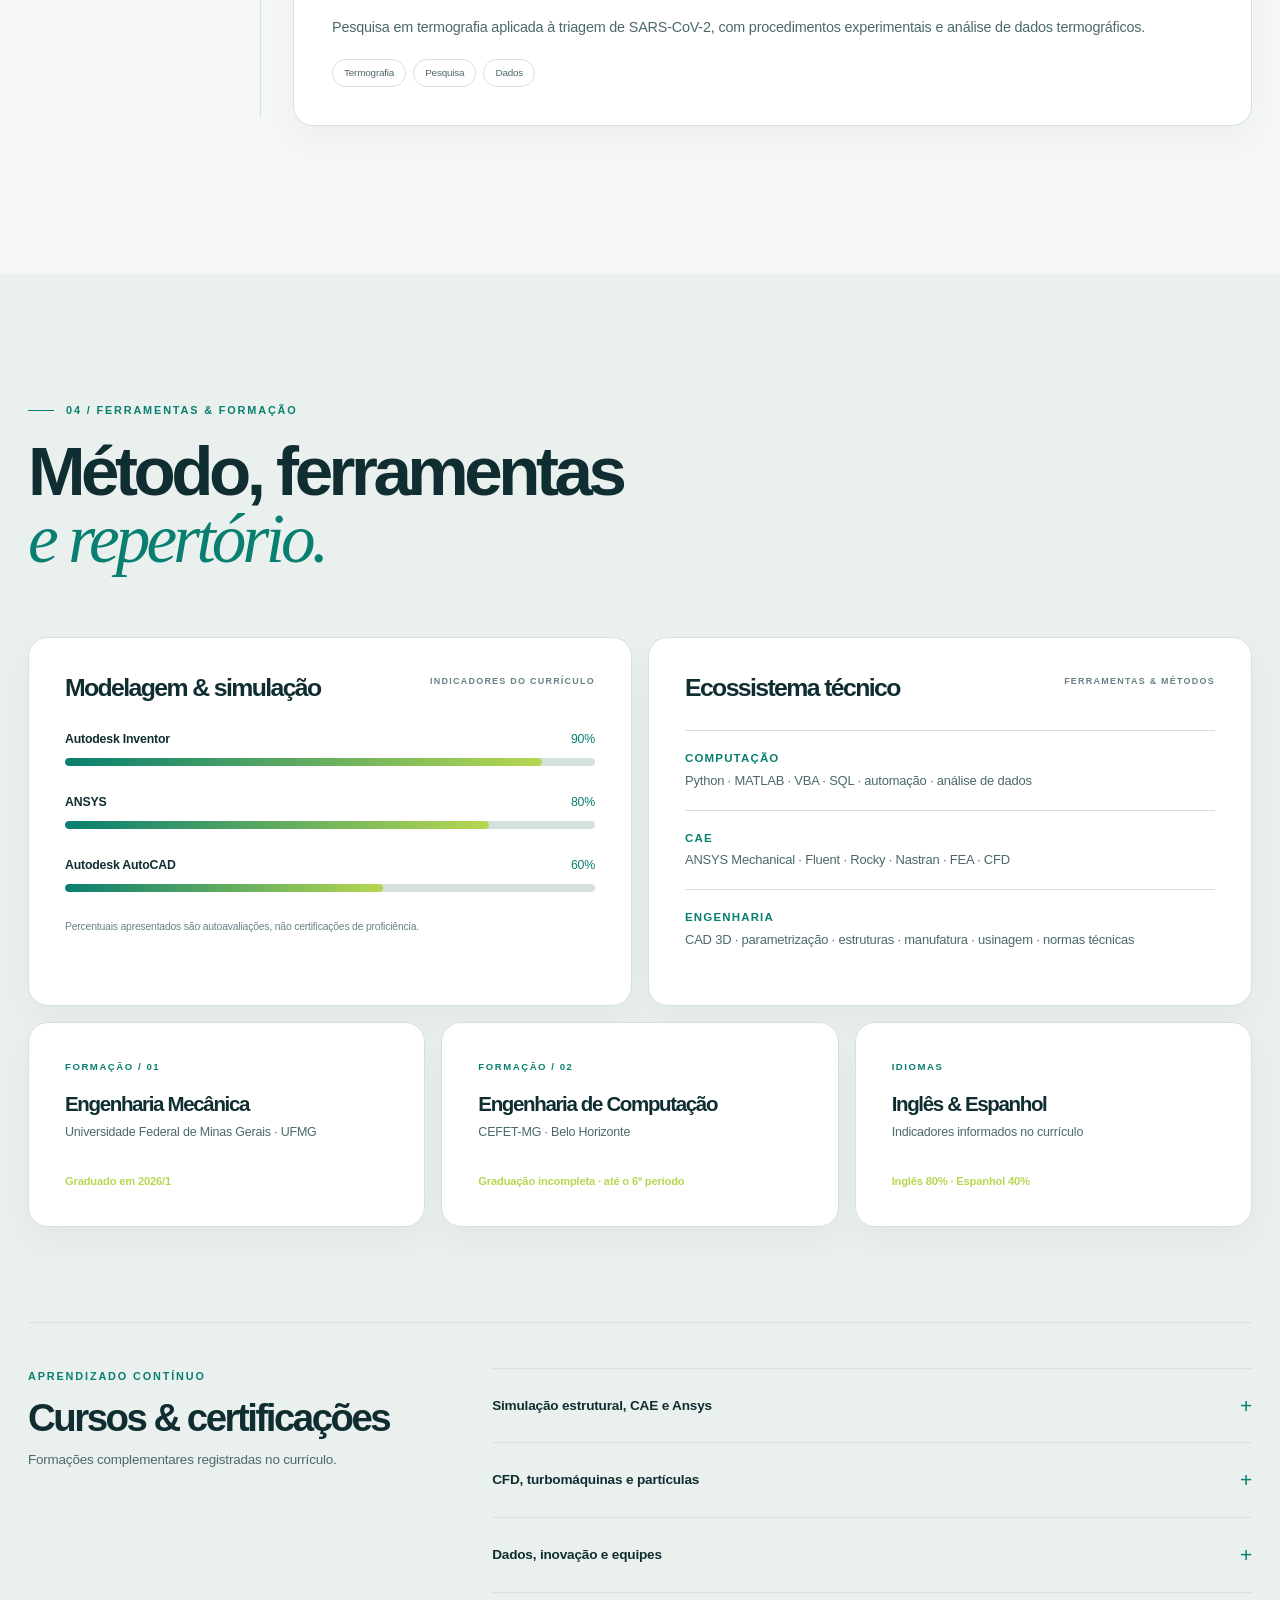
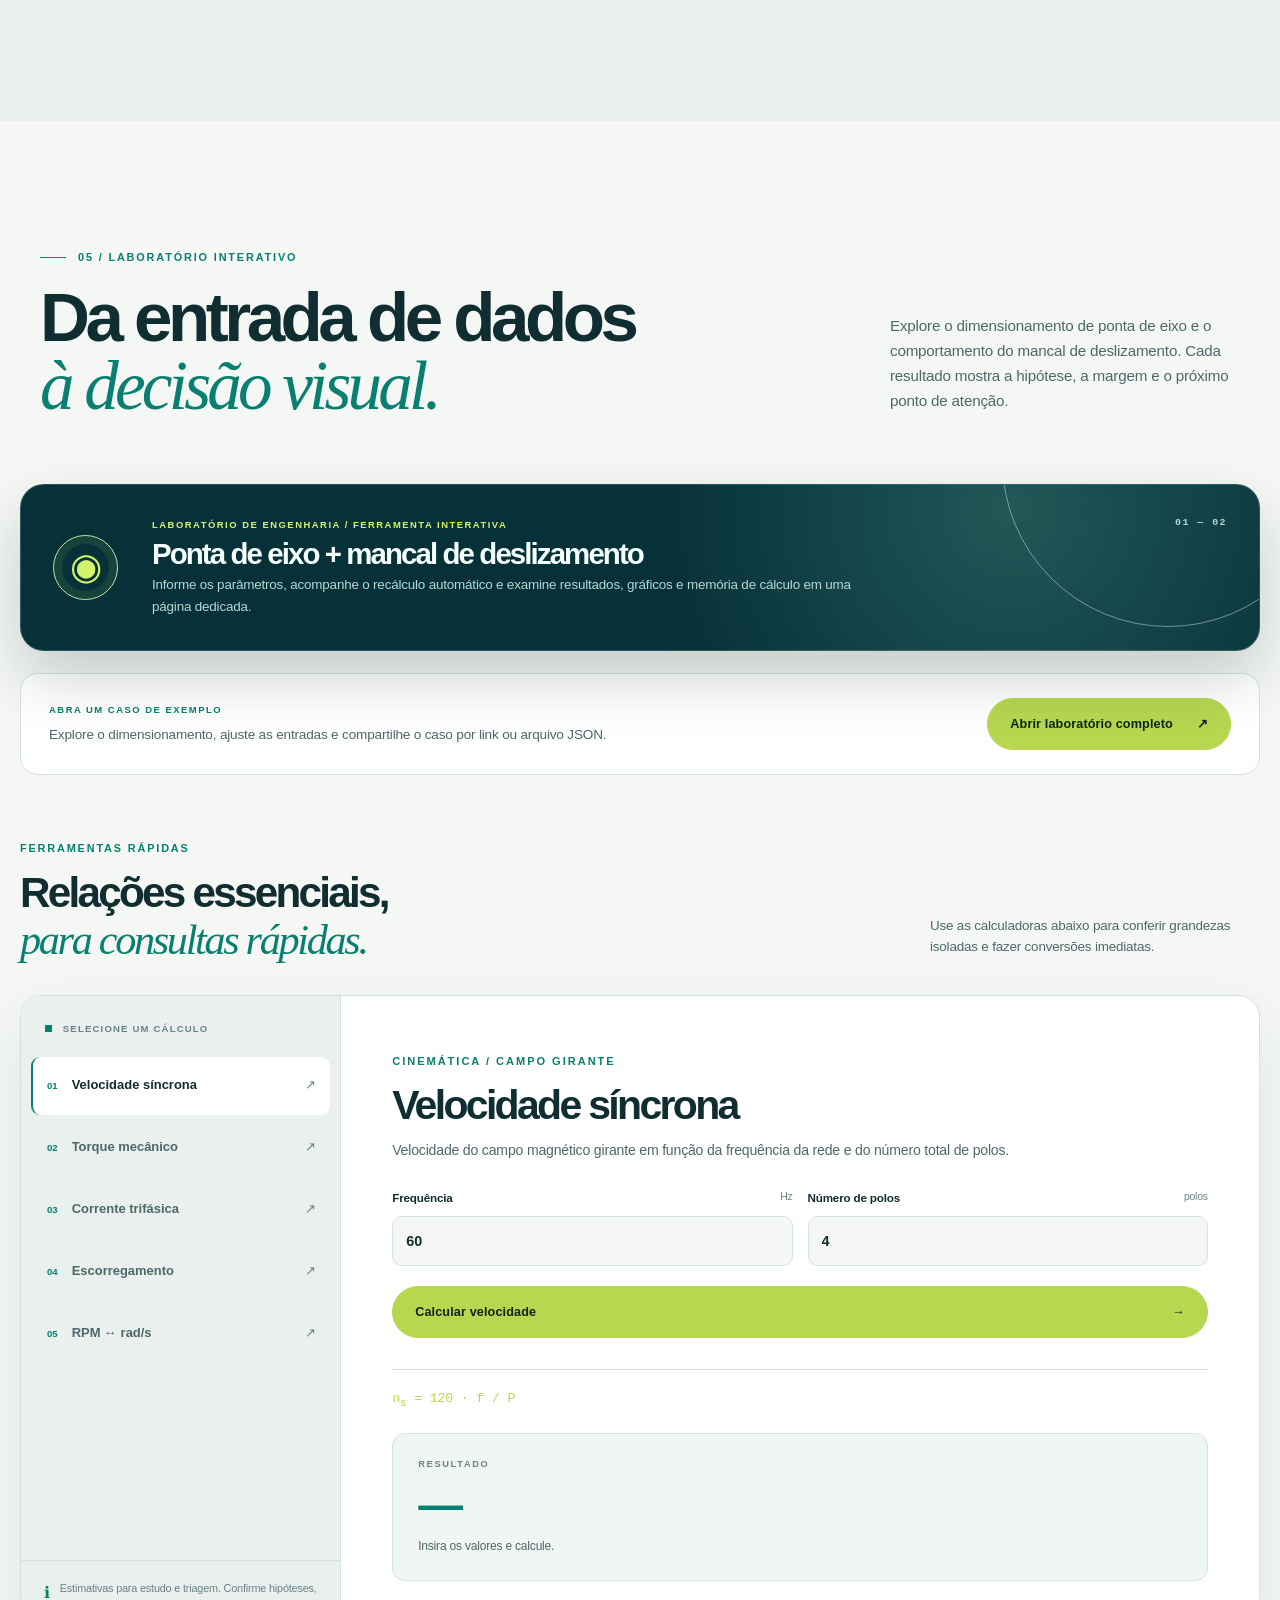
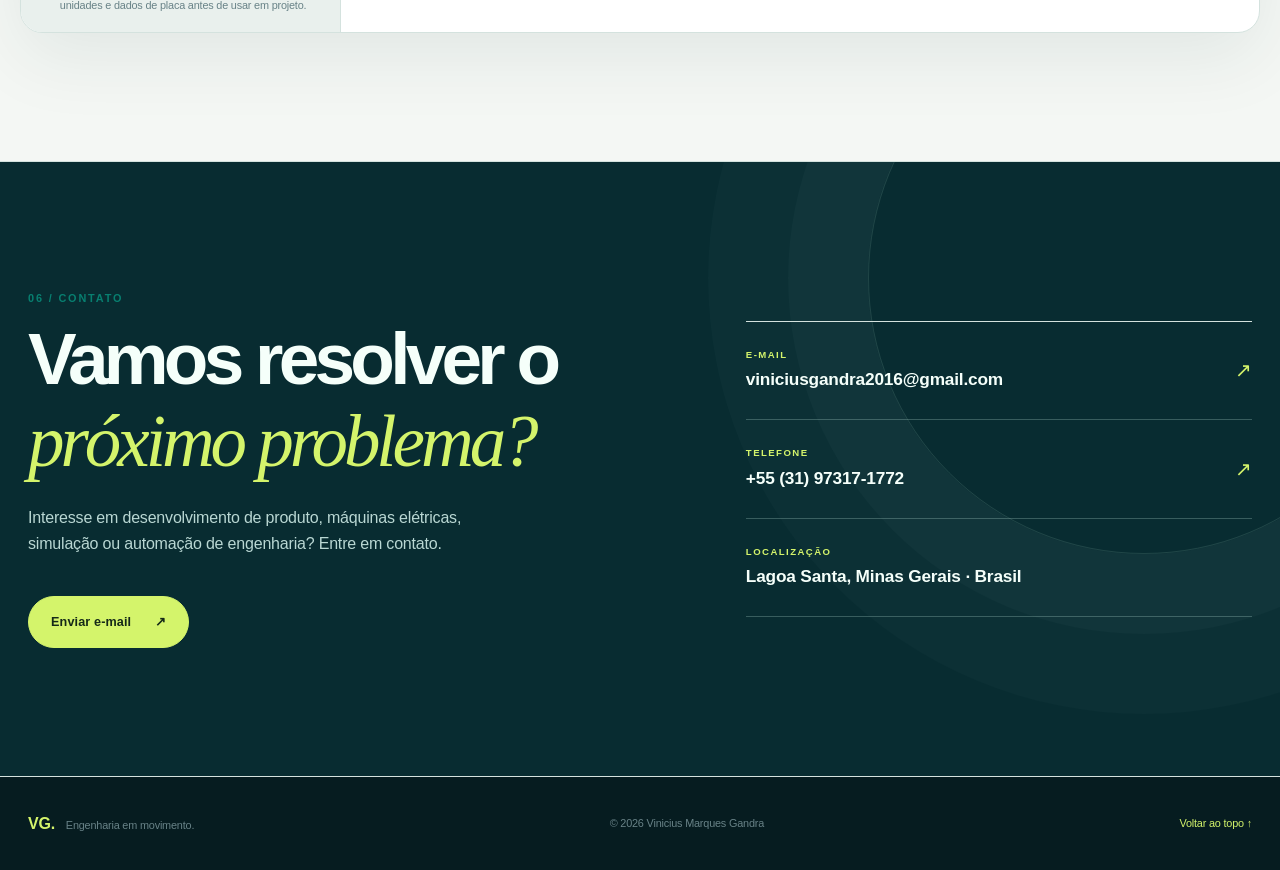
==== commit 191e52de: "Add files via upload" ====
--- a/index.html
+++ b/index.html
@@ -21,7 +21,7 @@
       <a class="brand" href="#inicio" aria-label="Vinicius Gandra, voltar ao início"><span class="brand-mark">VG<span>.</span></span><span class="brand-caption">ENGENHARIA<br>EM MOVIMENTO</span></a>
       <button class="menu-toggle icon-button" id="menu-toggle" type="button" aria-expanded="false" aria-controls="nav-links" aria-label="Abrir menu"><span></span><span></span><span></span></button>
       <div class="nav-links" id="nav-links">
-        <a href="#perfil">Perfil</a><a href="#atuacao">Atuação</a><a href="#experiencia">Trajetória</a><a href="#competencias">Competências</a><a href="#laboratorio">Laboratório</a>
+        <a href="#perfil">Perfil</a><a href="#atuacao">Atuação</a><a href="#experiencia">Trajetória</a><a href="#competencias">Competências</a><a href="./site-v2/laboratorio.html">Laboratório <span aria-hidden="true">↗</span></a>
         <a class="nav-contact" href="#contato">Contato <span aria-hidden="true">↗</span></a>
       </div>
       <button class="theme-toggle icon-button" id="theme-toggle" type="button" aria-label="Ativar tema claro" title="Alternar tema"><span class="theme-icon" aria-hidden="true">☼</span></button>
@@ -34,7 +34,7 @@
         <div class="eyebrow"><span class="signal"></span> ENGENHARIA MECÂNICA · P&D · MÁQUINAS ELÉTRICAS</div>
         <h1 id="hero-title">Engenharia que conecta <em>fenômenos físicos</em>, dados e soluções.</h1>
         <p class="hero-lead">Sou <strong>Vinicius Marques Gandra</strong>. Atuo no desenvolvimento de máquinas elétricas rotativas, integrando modelagem, cálculos, simulação e automação para transformar problemas complexos em decisões de engenharia.</p>
-        <div class="hero-actions"><a class="button button-primary" href="#laboratorio">Explorar laboratório <span aria-hidden="true">↗</span></a><a class="button button-ghost" href="#experiencia">Conhecer trajetória <span aria-hidden="true">↓</span></a></div>
+        <div class="hero-actions"><a class="button button-primary" href="./site-v2/laboratorio.html">Explorar laboratório <span aria-hidden="true">↗</span></a><a class="button button-ghost" href="#experiencia">Conhecer trajetória <span aria-hidden="true">↓</span></a></div>
         <div class="hero-facts" aria-label="Informações principais"><span><strong>UFMG</strong>Engenharia Mecânica</span><span><strong>2025 — atual</strong>Máquinas elétricas</span><span><strong>MG · Brasil</strong>Lagoa Santa</span></div>
       </div>
       <div class="hero-visual reveal">
@@ -97,60 +97,17 @@
 
     <section class="section shell section-pad" id="laboratorio" aria-labelledby="laboratorio-title">
       <div class="section-heading row-heading reveal"><div><p class="kicker">05 / LABORATÓRIO INTERATIVO</p><h2 id="laboratorio-title">Da entrada de dados<br><em>à decisão visual.</em></h2></div><p>Explore o dimensionamento de ponta de eixo e o comportamento do mancal de deslizamento. Cada resultado mostra a hipótese, a margem e o próximo ponto de atenção.</p></div>
-      <div class="lab-overview reveal"><div class="lab-overview-icon" aria-hidden="true">◉</div><div><span class="lab-overline">ESTÚDIO DE MÁQUINAS ROTATIVAS / VERSÃO WEB</span><h3>Dimensionamento de eixo + análise hidrodinâmica</h3><p>Um modelo interativo inspirado no procedimento técnico fornecido. Altere potência, rotação, aplicação e material para observar como a geometria e as margens mudam.</p></div><span class="lab-overview-code">01 — 02</span></div>
-
-      <div class="lab-workspace reveal" id="shaft-studio" data-view="results">
-        <div class="lab-workspace-top"><div><span class="lab-step">MÓDULO 01 / EIXO</span><h3>Ponta de eixo</h3></div><div class="lab-live"><span></span> RECÁLCULO INSTANTÂNEO</div></div>
-        <div class="studio-switch" role="group" aria-label="Visualização do módulo de eixo"><button type="button" data-studio-view="inputs" aria-pressed="false">01 <span>Parâmetros</span></button><button type="button" data-studio-view="results" aria-pressed="true">02 <span>Resultados</span></button></div>
-        <div class="lab-workspace-body">
-          <aside class="lab-controls">
-            <form id="shaft-form" novalidate>
-              <fieldset class="lab-fieldset"><legend><span>01</span> Máquina e potência</legend>
-                <div class="lab-fields two"><label>Tipo de máquina<select name="machineType"><option>Gerador</option><option>Motor</option><option>Outro</option></select></label><label>Unidade<select name="powerUnit"><option>kW</option><option>MW</option><option selected>kVA</option><option>MVA</option><option>cv</option><option>HP</option></select></label></div>
-                <div class="lab-fields"><label>Potência informada<input name="power" type="text" inputmode="decimal" value="5000" aria-describedby="shaft-power-help"></label></div><p class="field-hint" id="shaft-power-help">Valor considerado como potência no eixo para kW, MW, cv e HP.</p>
-                <label class="lab-check"><input name="convertKva" type="checkbox"><span>Converter kVA/MVA pela potência mecânica</span></label>
-                <div class="lab-fields two" data-shaft-kva hidden><label>Fator de potência<input name="cosPhi" type="text" inputmode="decimal" value="0,80"></label><label>Rendimento η<input name="efficiency" type="text" inputmode="decimal" value="0,97"></label></div>
-              </fieldset>
-              <fieldset class="lab-fieldset"><legend><span>02</span> Rotação</legend>
-                <div class="lab-fields"><label>Informar por<select name="rotationMode"><option value="poles">Frequência + polos</option><option value="rpm">Rotação direta (rpm)</option></select></label></div>
-                <div class="lab-fields two" data-shaft-poles><label>Frequência <small>Hz</small><input name="frequency" type="text" inputmode="decimal" value="60"></label><label>Polos <small>número par</small><input name="poles" type="text" inputmode="numeric" value="4"></label></div>
-                <div class="lab-fields" data-shaft-poles><label>Escorregamento <small>%</small><input name="slipPercent" type="text" inputmode="decimal" value="0"></label></div>
-                <div class="lab-fields" data-shaft-rpm hidden><label>Rotação nominal <small>rpm</small><input name="rpm" type="text" inputmode="decimal" value="1800"></label></div>
-              </fieldset>
-              <fieldset class="lab-fieldset"><legend><span>03</span> Critério de projeto</legend>
-                <div class="lab-fields"><label>Aplicação<select name="application"><option value="GERADORES">Geradores · FS 1,25</option><option value="MOENDAS">Moendas · FS 2,0</option><option value="MOINHOS DE CIMENTO">Moinhos de cimento · FS 2,0</option><option value="VENTILADORES DE GRANDE PORTE">Ventiladores de grande porte · FS 2,0</option><option value="BOMBAS CENTRÍFUGAS">Bombas centrífugas · FS 2,5</option><option value="COMPRESSORES">Compressores · FS 2,5</option><option value="TRITURADORES">Trituradores · FS 2,5</option><option value="BOMBAS ALTERNATIVAS">Bombas alternativas · FS 3,0</option><option value="BOMBAS DE ÓLEO PARA POÇOS">Bombas de óleo para poços · FS 3,0</option><option value="LAMINADORES">Laminadores · FS 3,0</option><option value="OUTRA">Outra · FS manual</option></select></label></div>
-                <div class="lab-fields"><label>FS manual <small>opcional</small><input name="customFs" type="text" inputmode="decimal" placeholder="Usar valor da aplicação"></label></div>
-                <div class="lab-fields two"><label>Material<select name="material"><option>AISI 1045</option><option>AISI 1524</option><option>AISI 8620</option><option>AISI 4140</option><option>AISI 4340</option></select></label><label>Critério<select name="criterion"><option value="SECAO_5">Seção 5/8</option><option value="SECAO_9">Seção 9</option><option value="MAIOR">Maior diâmetro</option></select></label></div>
-                <div class="lab-fields two"><label>Fator de segurança<input name="safetyFactor" type="text" inputmode="decimal" value="9"></label><label>Série<select name="diameterSeries"><option>DIN 748-1</option><option>Múltiplos de 5 mm</option><option>Múltiplos de 10 mm</option></select></label></div>
-              </fieldset>
-              <details class="lab-advanced"><summary>Verificações adicionais <span aria-hidden="true">+</span></summary><div class="lab-fields two"><label>Diâmetro existente <small>mm</small><input name="existingDiameterMm" type="text" inputmode="decimal" placeholder="Opcional"></label><label>Torque de pico <small>× nominal</small><input name="peakTorqueMultiple" type="text" inputmode="decimal" placeholder="Opcional"></label><label>Temp. mínima <small>°C</small><input name="minOperatingTempC" type="text" inputmode="decimal" placeholder="Opcional"></label></div><label class="lab-check"><input name="requiresWelding" type="checkbox"><span>O eixo precisa ser soldável</span></label></details>
-              <div class="lab-form-actions"><button class="button button-ghost" type="reset">Restaurar exemplo</button><button class="button button-primary" id="shaft-download" type="button">Baixar dados ↧</button></div>
-            </form><button class="studio-show-results" type="button">Ver resultados atualizados <span aria-hidden="true">↗</span></button>
-          </aside>
-          <div class="lab-results">
-            <div class="lab-status" id="shaft-status"><span class="status-dot"></span><strong>Pronto para calcular</strong><small>Modelo de eixo circular maciço sob torção</small></div>
-            <div class="shaft-visual"><div class="shaft-visual-top"><div><span class="lab-overline">GEOMETRIA RESULTANTE</span><h4>O eixo em perspectiva</h4></div><span class="visual-caption">ESQUEMA ILUSTRATIVO · NÃO É DESENHO DE FABRICAÇÃO</span></div>
-              <svg id="shaft-diagram" class="shaft-svg" viewBox="0 0 800 270" role="img" aria-label="Diagrama da ponta de eixo e do mancal"><defs><linearGradient id="shaft-metal" x1="0" y1="0" x2="0" y2="1"><stop offset="0" stop-color="#d4e2e4"/><stop offset=".48" stop-color="#7f9aa6"/><stop offset="1" stop-color="#435b69"/></linearGradient><linearGradient id="shaft-bearing" x1="0" y1="0" x2="1" y2="1"><stop offset="0" stop-color="#73c8c3"/><stop offset="1" stop-color="#275b69"/></linearGradient><marker id="dim-arrow" markerWidth="7" markerHeight="7" refX="3.5" refY="3.5" orient="auto-start-reverse"><path d="M0 3.5 7 0 7 7Z" fill="currentColor"/></marker></defs>
-                <line x1="38" y1="137" x2="760" y2="137" class="drawing-axis"/><circle cx="145" cy="137" r="88" class="bearing-ring"/><circle cx="145" cy="137" r="61" class="bearing-core"/><rect x="145" y="78" width="540" height="118" rx="11" fill="url(#shaft-metal)" class="shaft-body"/><ellipse cx="145" cy="137" rx="17" ry="59" fill="#74929e" class="shaft-ellipse-left"/><ellipse cx="685" cy="137" rx="17" ry="59" fill="#587584" class="shaft-ellipse-right"/><ellipse cx="685" cy="137" rx="12" ry="50" fill="#87a4af" class="shaft-ellipse-face"/>
-                <line x1="727" y1="78" x2="727" y2="196" class="dimension-line" marker-start="url(#dim-arrow)" marker-end="url(#dim-arrow)"/><text x="739" y="141" class="drawing-label" id="shaft-diagram-d">Ø —</text><text x="80" y="37" class="drawing-label-small">MANCAL</text><text x="370" y="225" class="drawing-label-small">PONTA DE EIXO · TORÇÃO</text><path d="M144 50 A87 87 0 0 1 231 137" class="rotation-arc"/></svg>
-              <div class="shaft-drawing-footer"><span><i></i> EIXO ADOTADO <strong id="shaft-visual-adopted">—</strong></span><span><i></i> MÍNIMO CALCULADO <strong id="shaft-visual-min">—</strong></span><span><i></i> MANCAL <strong id="shaft-visual-bearing">Aguardando carga</strong></span></div>
-            </div>
-            <div class="lab-kpis"><div class="lab-kpi primary"><span>DIÂMETRO ADOTADO</span><strong id="shaft-kpi-d">—</strong><small id="shaft-kpi-series">Série DIN 748-1</small></div><div class="lab-kpi"><span>DIÂMETRO MÍNIMO</span><strong id="shaft-kpi-min">—</strong><small id="shaft-kpi-criterion">Critério da seção 5/8</small></div><div class="lab-kpi"><span>TORQUE NOMINAL</span><strong id="shaft-kpi-torque">—</strong><small id="shaft-kpi-speed">—</small></div><div class="lab-kpi"><span>UTILIZAÇÃO</span><strong id="shaft-kpi-util">—</strong><small id="shaft-kpi-margin">—</small></div></div>
-            <div class="lab-analysis-grid"><div class="lab-chart-card"><div class="lab-card-head"><div><span class="lab-overline">COMPARAÇÃO DE CRITÉRIOS</span><h4>O que governa o diâmetro?</h4></div><span>mm</span></div><div class="criterion-bars" id="criterion-bars"></div><p class="chart-foot">As seções 5/8 e 9 adotam tensões de referência diferentes; compare antes de selecionar.</p></div><div class="lab-chart-card capacity-card"><div class="lab-card-head"><div><span class="lab-overline">MARGEM DE CAPACIDADE</span><h4>Quanto da capacidade é usada?</h4></div></div><div class="capacity-visual"><svg viewBox="0 0 140 140" aria-hidden="true"><circle cx="70" cy="70" r="55" class="gauge-track"/><circle cx="70" cy="70" r="55" class="gauge-fill" id="shaft-gauge"/></svg><div><strong id="shaft-gauge-value">—</strong><span>da capacidade de projeto</span></div></div><div class="capacity-meta"><span>Potência máxima<br><strong id="shaft-capacity-power">—</strong></span><span>FS real<br><strong id="shaft-capacity-sf">—</strong></span></div></div></div>
-            <div class="lab-chart-card engineering-chart-card"><div class="lab-card-head"><div><span class="lab-overline">SÉRIE DE DIÂMETROS</span><h4>Capacidade dos diâmetros vizinhos</h4></div><span>kW</span></div><p class="engineering-chart-context" id="shaft-neighbor-context">—</p><div class="chart-scroll" tabindex="0" role="region" aria-label="Gráfico de capacidade dos diâmetros vizinhos"><svg id="shaft-neighbor-chart" class="engineering-svg" viewBox="0 0 760 390" role="img" aria-label="Barras de potência admissível por diâmetro, com a potência de cálculo indicada por uma linha"></svg></div><p class="chart-mobile-hint">Deslize o gráfico para ver todos os dados →</p><div class="engineering-key"><span><i class="key-fails"></i> Não atende</span><span><i class="key-passes"></i> Atende</span><span><i class="key-selected"></i> Diâmetro adotado</span></div><p class="chart-foot">Capacidade calculada para o material, a rotação, o fator de serviço e o fator de segurança selecionados.</p></div>
-            <div class="lab-chart-card engineering-chart-card"><div class="lab-card-head"><div><span class="lab-overline">MAPA DE DIMENSIONAMENTO</span><h4>Diâmetro mínimo × potência</h4></div><span>escala logarítmica</span></div><p class="engineering-chart-context" id="shaft-curve-context">—</p><div class="chart-scroll" tabindex="0" role="region" aria-label="Gráfico de diâmetro mínimo em função da potência"><svg id="shaft-diameter-power-chart" class="engineering-svg" viewBox="0 0 760 400" role="img" aria-label="Curvas de diâmetro mínimo por potência para cada material e ponto de operação atual"></svg></div><p class="chart-mobile-hint">Deslize o gráfico para ver todos os dados →</p><div id="shaft-material-legend" class="material-legend"></div><p class="chart-foot">Curvas pela mesma equação do dimensionamento, com rotação, FS e SF fixos. O ponto indica a potência e o diâmetro mínimo atuais.</p></div>
-            <div class="lab-chart-card materials-card"><div class="lab-card-head"><div><span class="lab-overline">EXPLORAÇÃO DE MATERIAIS</span><h4>Como o aço altera a seção?</h4></div><span>diâmetro normalizado</span></div><div id="material-comparison" class="material-comparison"></div></div>
-            <details class="lab-memory"><summary>Ver a memória de cálculo <span aria-hidden="true">+</span></summary><div id="shaft-trace"></div></details><div id="shaft-messages" class="lab-messages" aria-live="polite"></div>
-          </div>
-        </div>
+      <div class="lab-overview reveal">
+        <div class="lab-overview-icon" aria-hidden="true">◉</div>
+        <div><span class="lab-overline">LABORATÓRIO DE ENGENHARIA / FERRAMENTA INTERATIVA</span><h3>Ponta de eixo + mancal de deslizamento</h3><p>Informe os parâmetros, acompanhe o recálculo automático e examine resultados, gráficos e memória de cálculo em uma página dedicada.</p></div>
+        <span class="lab-overview-code">01 — 02</span>
+      </div>
+      <div class="lab-entry reveal">
+        <div><span class="lab-step">ABRA UM CASO DE EXEMPLO</span><p>Explore o dimensionamento, ajuste as entradas e compartilhe o caso por link ou arquivo JSON.</p></div>
+        <a class="button button-primary" href="./site-v2/laboratorio.html">Abrir laboratório completo <span aria-hidden="true">↗</span></a>
       </div>
 
-      <div class="lab-workspace bearing-workspace reveal" id="bearing-studio" data-view="results"><div class="lab-workspace-top"><div><span class="lab-step">MÓDULO 02 / MANCAL</span><h3>Mancal de deslizamento</h3></div><div class="lab-live"><span></span> CONECTADO AO EIXO</div></div><div class="studio-switch" role="group" aria-label="Visualização do módulo do mancal"><button type="button" data-studio-view="inputs" aria-pressed="false">01 <span>Parâmetros</span></button><button type="button" data-studio-view="results" aria-pressed="true">02 <span>Resultados</span></button></div><div class="lab-workspace-body"><aside class="lab-controls"><form id="bearing-form" novalidate><fieldset class="lab-fieldset"><legend><span>01</span> Geometria e carga</legend><p class="field-hint">A rotação e o diâmetro do eixo vêm do módulo anterior. Informe a carga radial para ativar a análise.</p><div class="lab-fields two"><label>Carga radial <small>N</small><input name="loadN" type="text" inputmode="decimal" value="80000"></label><label>Massa do rotor <small>kg · alternativa</small><input name="rotorMassKg" type="text" inputmode="decimal" placeholder="Opcional"></label></div><div class="lab-fields two" data-bearing-mass hidden><label>Fração neste mancal <small>% do peso</small><input name="loadFractionPct" type="text" inputmode="decimal" value="50"></label><label>Fator de carga<input name="loadFactor" type="text" inputmode="decimal" value="1"></label></div><div class="lab-fields two"><label>Diâmetro do colo <small>mm · automático</small><input name="diameterMm" type="text" inputmode="decimal" placeholder="Usar eixo adotado"></label><label>Relação B/D<input name="bd" type="text" inputmode="decimal" value="0,8785"></label></div><div class="lab-fields"><label>Largura B <small>mm · opcional</small><input name="lengthMm" type="text" inputmode="decimal" placeholder="Calculada por B/D"></label></div></fieldset><fieldset class="lab-fieldset"><legend><span>02</span> Lubrificação</legend><div class="lab-fields"><label>Modo térmico<select name="temperatureMode"><option value="provided">Temperatura informada</option><option value="balance">Balanço térmico da caixa</option></select></label></div><div class="lab-fields two"><label>Óleo ISO VG<select name="vg"><option value="">Seleção automática</option><option value="32">VG 32</option><option value="46">VG 46</option><option value="68">VG 68</option><option value="100">VG 100</option><option value="150">VG 150</option><option value="220">VG 220</option></select></label><label data-bearing-temp>Temperatura efetiva <small>°C</small><input name="temperatureC" type="text" inputmode="decimal" value="40"></label></div><div class="lab-fields two" data-bearing-balance hidden><label>Área da caixa <small>m²</small><input name="housingAreaM2" type="text" inputmode="decimal" value="1,2"></label><label>Temperatura ambiente <small>°C</small><input name="ambientTemperatureC" type="text" inputmode="decimal" value="40"></label><label>Troca térmica α <small>W/m²·K</small><input name="heatTransferWm2K" type="text" inputmode="decimal" value="20"></label><label>Limite térmico <small>°C</small><input name="temperatureLimitC" type="text" inputmode="decimal" value="90"></label></div><div class="lab-fields"><label>Folga relativa ψ <small>‰ · automática</small><input name="psiPermille" type="text" inputmode="decimal" placeholder="Usar tabela D × v"></label></div></fieldset><p class="field-hint">Modelo estacionário de Reynolds com hipóteses de geometria rígida e viscosidade uniforme. Os limites devem ser conferidos para o projeto real.</p></form><button class="studio-show-results" type="button">Ver resultados atualizados <span aria-hidden="true">↗</span></button></aside><div class="lab-results"><div class="lab-status" id="bearing-status"><span class="status-dot"></span><strong>Aguardando análise</strong><small>Filme hidrodinâmico</small></div><div class="bearing-hero"><div class="bearing-hero-copy"><span class="lab-overline">FILME DE ÓLEO / CORTE RADIAL</span><h4>Uma folga microscópica sustenta a carga.</h4><p>O eixo opera excêntrico dentro do mancal. A espessura mínima do filme é comparada ao limite da tabela.</p><div class="bearing-legend"><span><i class="legend-bearing"></i> Mancal</span><span><i class="legend-shaft"></i> Eixo</span><span><i class="legend-film"></i> Filme</span></div></div><svg id="bearing-diagram" viewBox="0 0 360 300" role="img" aria-label="Seção do eixo excêntrico no mancal com filme de óleo"><defs><linearGradient id="oil-gradient" x1="0" y1="0" x2="1" y2="1"><stop offset="0" stop-color="#f5ad69"/><stop offset="1" stop-color="#eddb81"/></linearGradient></defs><circle cx="175" cy="150" r="111" class="bearing-outer"/><circle cx="175" cy="150" r="85" class="bearing-oil"/><circle cx="181" cy="152" r="75" class="bearing-rotor" id="bearing-rotor"/><circle cx="175" cy="150" r="2" class="bearing-center"/><circle cx="181" cy="152" r="2" class="bearing-center" id="bearing-offset-point"/><line x1="175" y1="150" x2="181" y2="152" class="bearing-ecc-line" id="bearing-ecc-line"/><path d="M305 145v60" class="bearing-load-arrow" marker-end="url(#dim-arrow)"/><text x="316" y="180" class="drawing-label-small">F</text><text x="7" y="277" class="drawing-label-small" id="bearing-diagram-label">h mín —</text></svg></div><div class="lab-kpis"><div class="lab-kpi primary"><span>FILME MÍNIMO</span><strong id="bearing-kpi-film">—</strong><small>caso crítico de folga</small></div><div class="lab-kpi"><span>LIMITE DA TABELA</span><strong id="bearing-kpi-limit">—</strong><small>espessura requerida</small></div><div class="lab-kpi"><span>PRESSÃO ESPECÍFICA</span><strong id="bearing-kpi-pressure">—</strong><small id="bearing-kpi-load">—</small></div><div class="lab-kpi"><span>ÓLEO ISO VG</span><strong id="bearing-kpi-oil">—</strong><small id="bearing-kpi-temp">—</small></div></div><div class="lab-analysis-grid"><div class="lab-chart-card"><div class="lab-card-head"><div><span class="lab-overline">COMPARAÇÃO DE FOLGAS</span><h4>Como a folga altera o filme mínimo?</h4></div></div><p class="film-chart-intro">Cada linha representa uma folga diametral. O valor à direita é o filme mínimo calculado para aquele cenário.</p><div id="bearing-film-chart" class="film-chart"></div><p class="film-chart-formula"><strong>Por que a folga central pode ter o maior filme?</strong> h mín = (folga diametral ÷ 2) × (1 − ε). A excentricidade ε também muda com a folga; o filme não precisa variar em linha reta.</p></div><div class="lab-chart-card"><div class="lab-card-head"><div><span class="lab-overline">ESTADO HIDRODINÂMICO</span><h4>Indicadores do mancal</h4></div></div><div id="bearing-metrics" class="bearing-metrics"></div></div></div><div class="bearing-engineering-grid"><div class="lab-chart-card engineering-chart-card"><div class="lab-card-head"><div><span class="lab-overline">GEOMETRIA HIDRODINÂMICA</span><h4>Centro do eixo · β × ε</h4></div></div><p class="engineering-chart-context" id="bearing-polar-context">—</p><div class="chart-scroll polar-scroll" tabindex="0" role="region" aria-label="Gráfico polar da posição do eixo no mancal"><svg id="bearing-polar-chart" class="engineering-svg" viewBox="0 0 420 330" role="img" aria-label="Posição do centro do eixo para diferentes relações B sobre D e para os três cenários de folga"></svg></div><p class="chart-mobile-hint">Deslize o gráfico para ver todos os dados →</p><div class="engineering-key"><span><i class="key-polar-current"></i> Folga central</span><span><i class="key-polar-end"></i> Folgas extremas</span><span><i class="key-polar-reference"></i> Outras relações B/D</span></div><p class="chart-foot">Curvas de referência para B/D = ¼, ½ e 1; a curva destacada usa o B/D informado.</p></div><div class="lab-chart-card engineering-chart-card"><div class="lab-card-head"><div><span class="lab-overline">DESEMPENHO POR ROTAÇÃO</span><h4>Filme mínimo × rotação</h4></div></div><p class="engineering-chart-context" id="bearing-rpm-context">—</p><div class="chart-scroll" tabindex="0" role="region" aria-label="Gráfico de filme mínimo em função da rotação"><svg id="bearing-rpm-chart" class="engineering-svg" viewBox="0 0 620 340" role="img" aria-label="Curva de filme mínimo com pontos de rotação e limite de espessura da tabela"></svg></div><p class="chart-mobile-hint">Deslize o gráfico para ver todos os dados →</p><div class="engineering-key"><span><i class="key-rpm-film"></i> Filme · folga central</span><span><i class="key-rpm-limit"></i> Limite da tabela</span><span><i class="key-rpm-current"></i> Operação atual</span></div><p class="chart-foot">Pontos nas combinações de 50/60 Hz e 2–12 polos; mesma geometria e carga. A linha do limite muda conforme a velocidade periférica.</p></div></div>
-            <div class="lab-analysis-grid"><div class="lab-chart-card"><div class="lab-card-head"><div><span class="lab-overline">COMPARAÇÃO DE LUBRIFICANTES</span><h4>O que muda com o ISO VG?</h4></div></div><div id="bearing-oil-comparison" class="oil-comparison"></div><p class="chart-foot">Comparação na folga média, com mesma geometria, carga, rotação e temperatura. Cada óleo altera o filme e a perda.</p></div><div class="lab-chart-card"><div class="lab-card-head"><div><span class="lab-overline">SENSIBILIDADE TÉRMICA</span><h4>Filme na folga média × temperatura</h4></div></div><svg id="bearing-temperature-chart" viewBox="0 0 350 190" role="img" aria-label="Espessura do filme de óleo em função da temperatura"></svg><p class="chart-foot">Curva calculada com o óleo selecionado e os demais dados mantidos constantes.</p></div></div><div id="bearing-messages" class="lab-messages" aria-live="polite"></div></div></div></div>
-
-      <div class="lab-scope reveal"><span>HIPÓTESES DO MODELO</span><p>O cálculo do eixo considera seção circular maciça sob torção. Não avalia flexão, fadiga, entalhes nem chavetas. O mancal usa regime estacionário de Reynolds, geometria rígida e viscosidade uniforme. Confirme dados, condições reais de operação e revisão das normas antes de aplicar em projeto.</p></div>
-
-      <div class="quick-heading reveal"><div><p class="kicker">FERRAMENTAS RÁPIDAS</p><h3>Relações essenciais,<br><em>sem sair do laboratório.</em></h3></div><p>Use as calculadoras abaixo para conferir grandezas isoladas e fazer conversões imediatas.</p></div>
+      <div class="quick-heading reveal"><div><p class="kicker">FERRAMENTAS RÁPIDAS</p><h3>Relações essenciais,<br><em>para consultas rápidas.</em></h3></div><p>Use as calculadoras abaixo para conferir grandezas isoladas e fazer conversões imediatas.</p></div>
       <div class="calc-shell reveal">
         <div class="calc-sidebar"><div class="calc-sidebar-top"><span class="tiny-square" aria-hidden="true"></span> SELECIONE UM CÁLCULO</div><div class="calc-tabs" role="tablist" aria-label="Tipos de cálculo"><button type="button" class="calc-tab is-active" role="tab" id="tab-synchronous" aria-selected="true" aria-controls="panel-synchronous" data-calc="synchronous"><span>01</span>Velocidade síncrona <b>↗</b></button><button type="button" class="calc-tab" role="tab" id="tab-torque" aria-selected="false" aria-controls="panel-torque" tabindex="-1" data-calc="torque"><span>02</span>Torque mecânico <b>↗</b></button><button type="button" class="calc-tab" role="tab" id="tab-current" aria-selected="false" aria-controls="panel-current" tabindex="-1" data-calc="current"><span>03</span>Corrente trifásica <b>↗</b></button><button type="button" class="calc-tab" role="tab" id="tab-slip" aria-selected="false" aria-controls="panel-slip" tabindex="-1" data-calc="slip"><span>04</span>Escorregamento <b>↗</b></button><button type="button" class="calc-tab" role="tab" id="tab-conversion" aria-selected="false" aria-controls="panel-conversion" tabindex="-1" data-calc="conversion"><span>05</span>RPM ↔ rad/s <b>↗</b></button></div><div class="calc-note"><span>ℹ</span><p>Estimativas para estudo e triagem. Confirme hipóteses, unidades e dados de placa antes de usar em projeto.</p></div></div>
         <div class="calc-content">
--- a/style.css
+++ b/style.css
@@ -526,3 +526,8 @@
 @media (hover: none) {
   .area-card:hover, .button:hover { transform: none; }
 }
+.lab-entry{display:flex;align-items:center;justify-content:space-between;gap:24px;padding:24px 28px;margin:0 0 42px;border:1px solid var(--line);border-radius:18px;background:var(--surface)}
+.lab-entry p{max-width:650px;margin:7px 0 0;color:var(--muted);font-size:.85rem}
+.lab-entry .button{flex:none;white-space:nowrap}
+.lab-entry+.quick-heading{margin-top:65px}
+@media(max-width:760px){.lab-entry{align-items:stretch;flex-direction:column;padding:22px}.lab-entry .button{white-space:normal}.lab-entry+.quick-heading{margin-top:52px}}
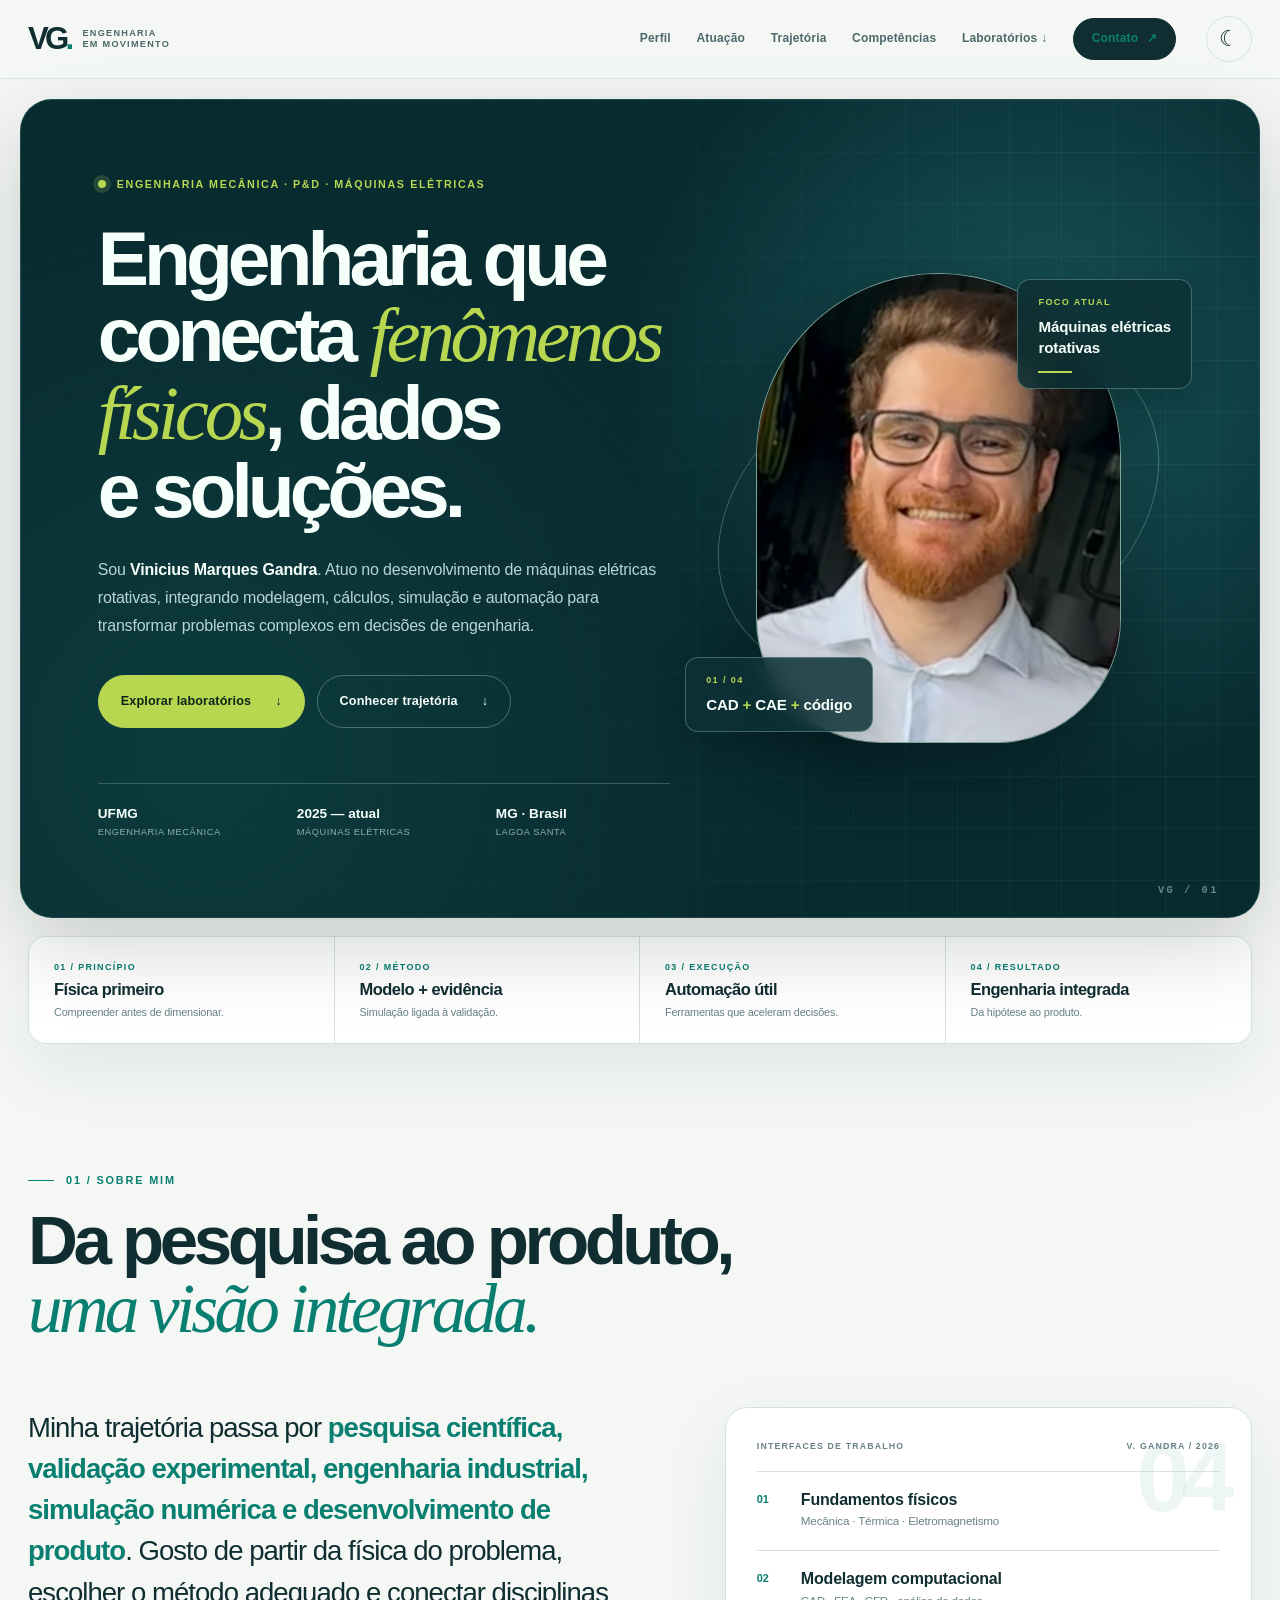
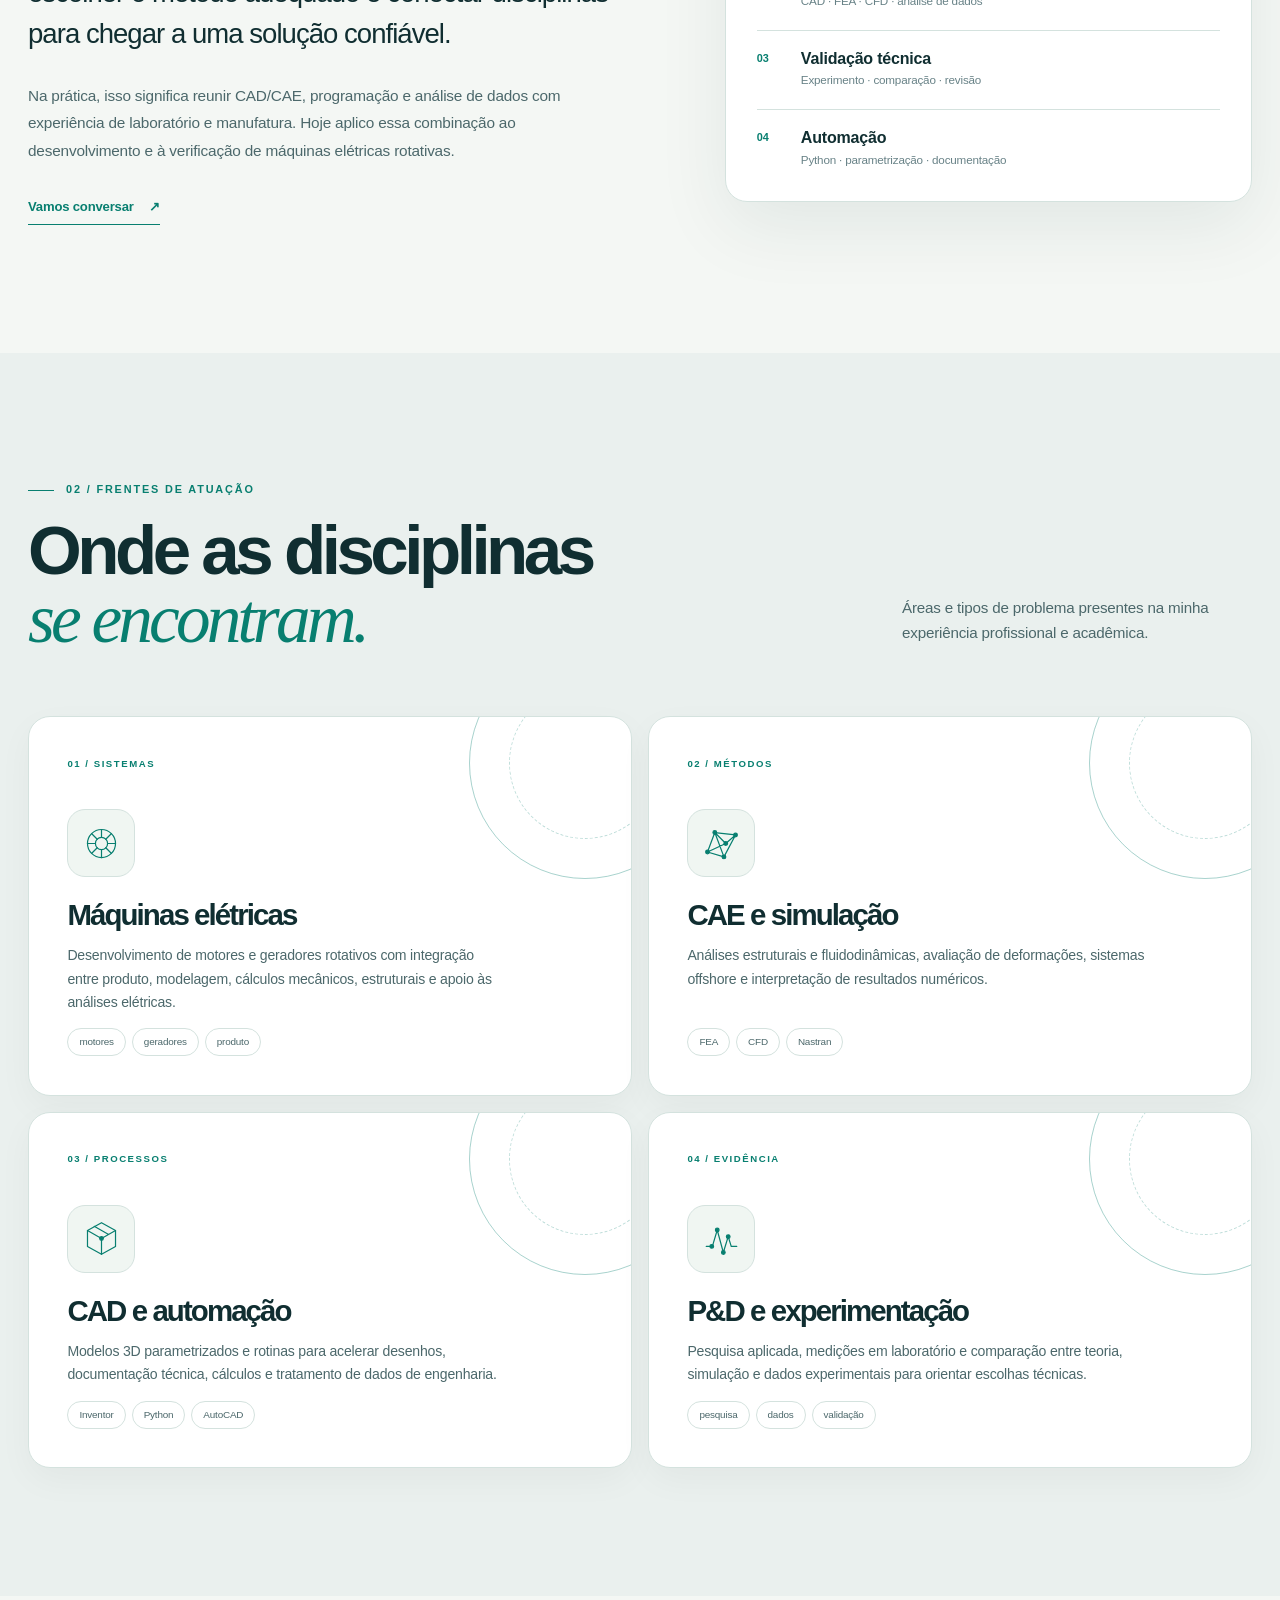
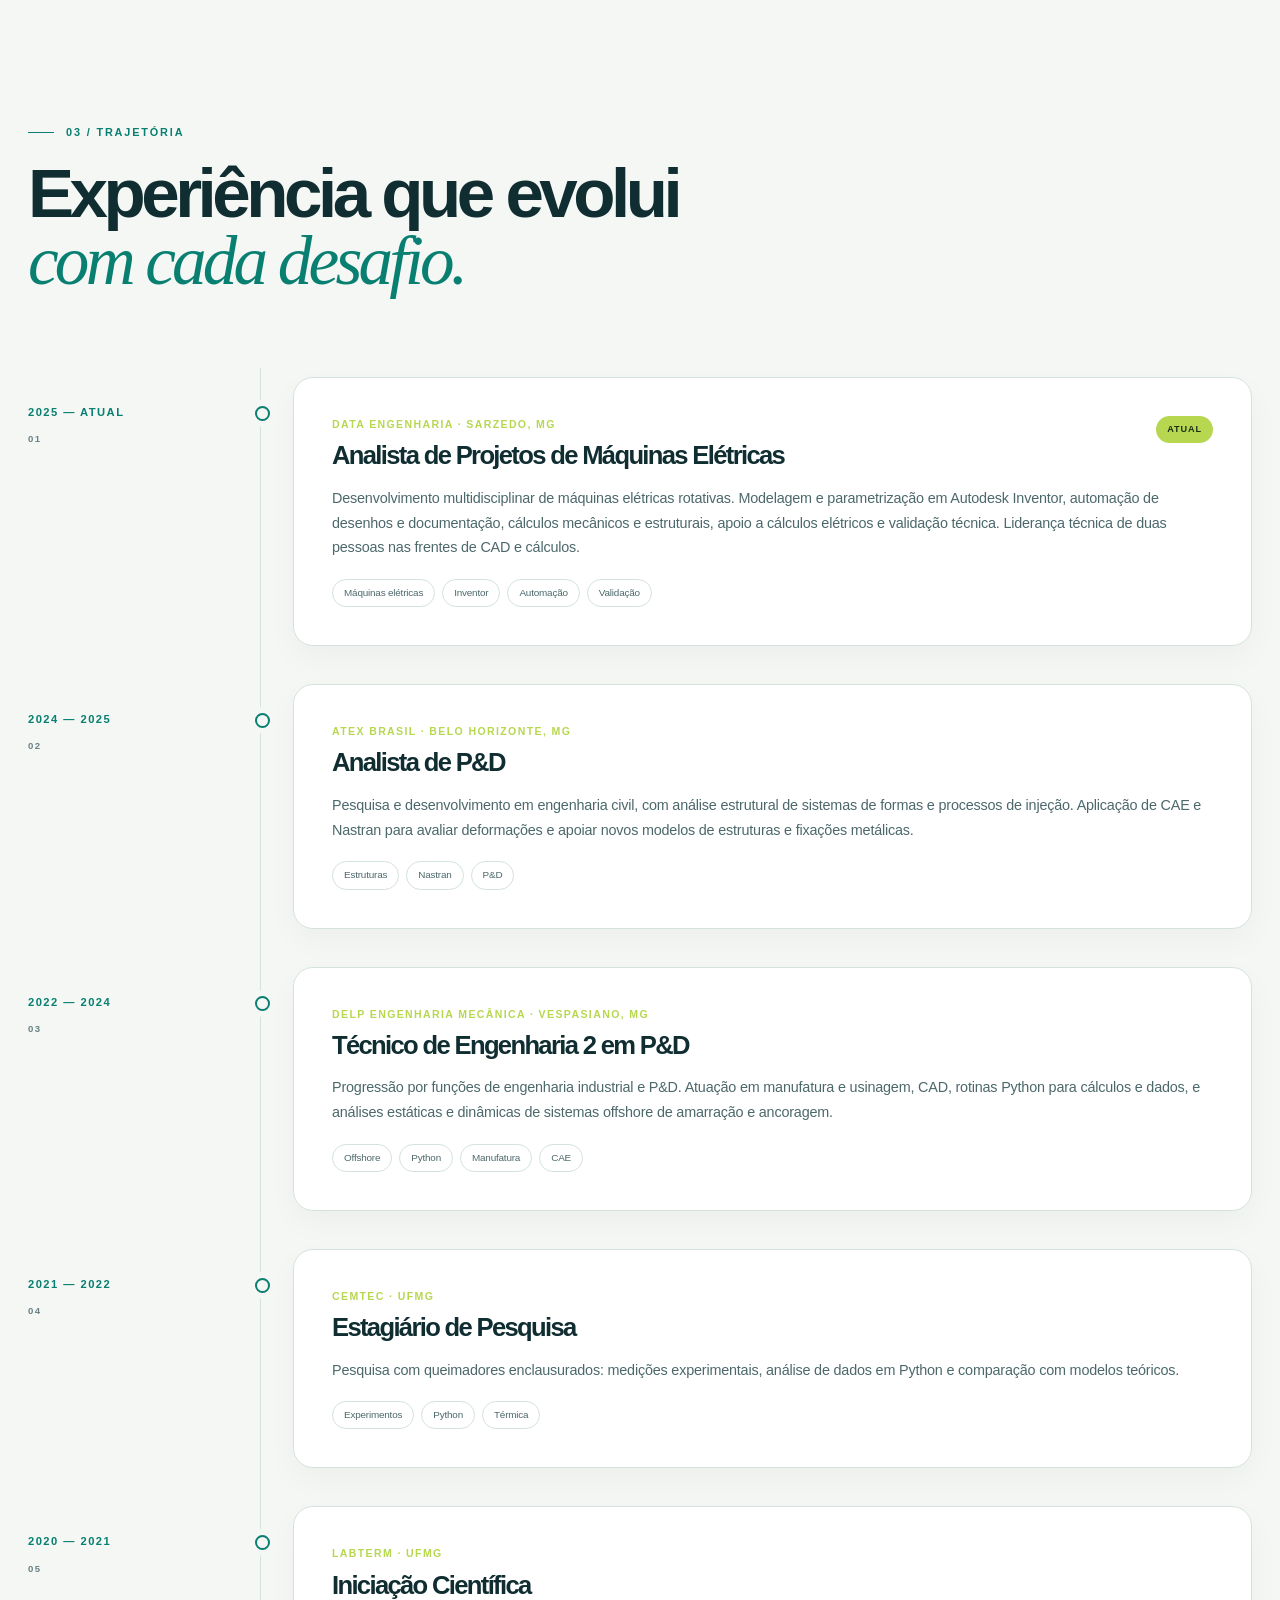
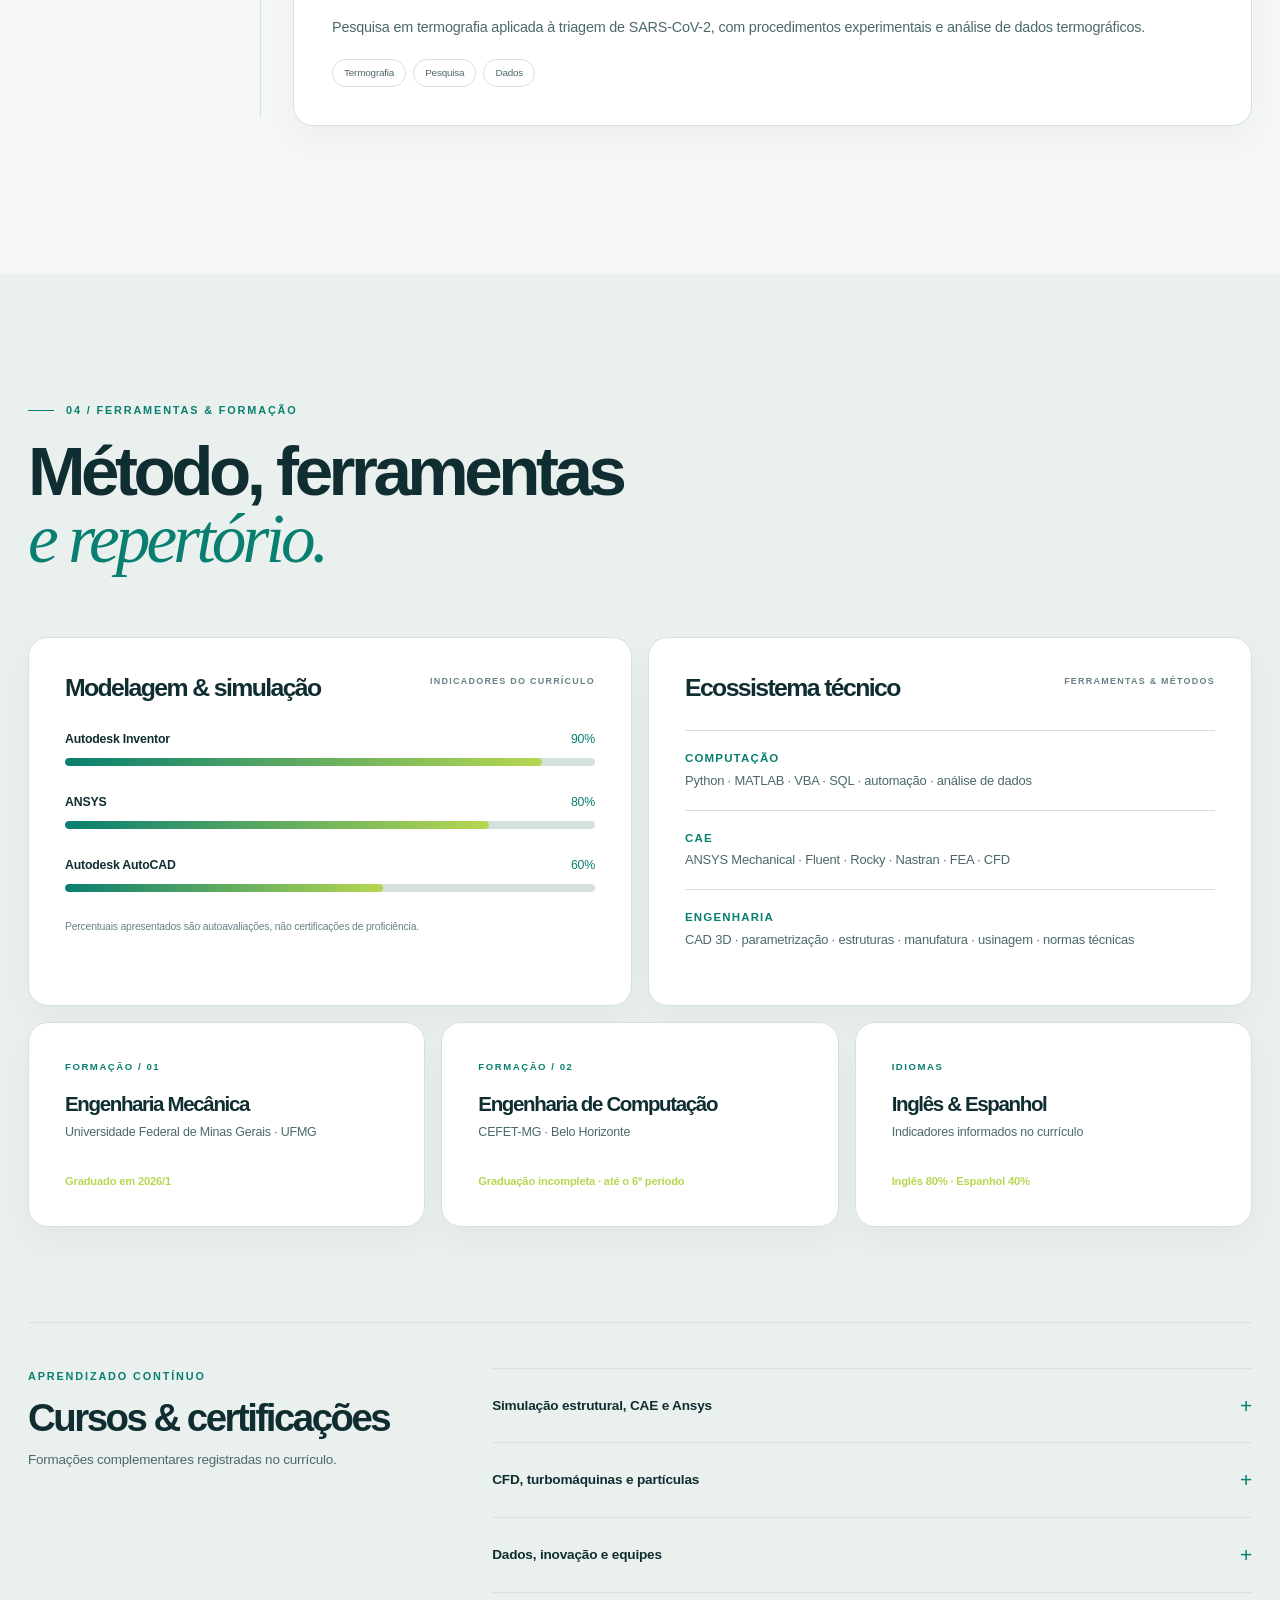
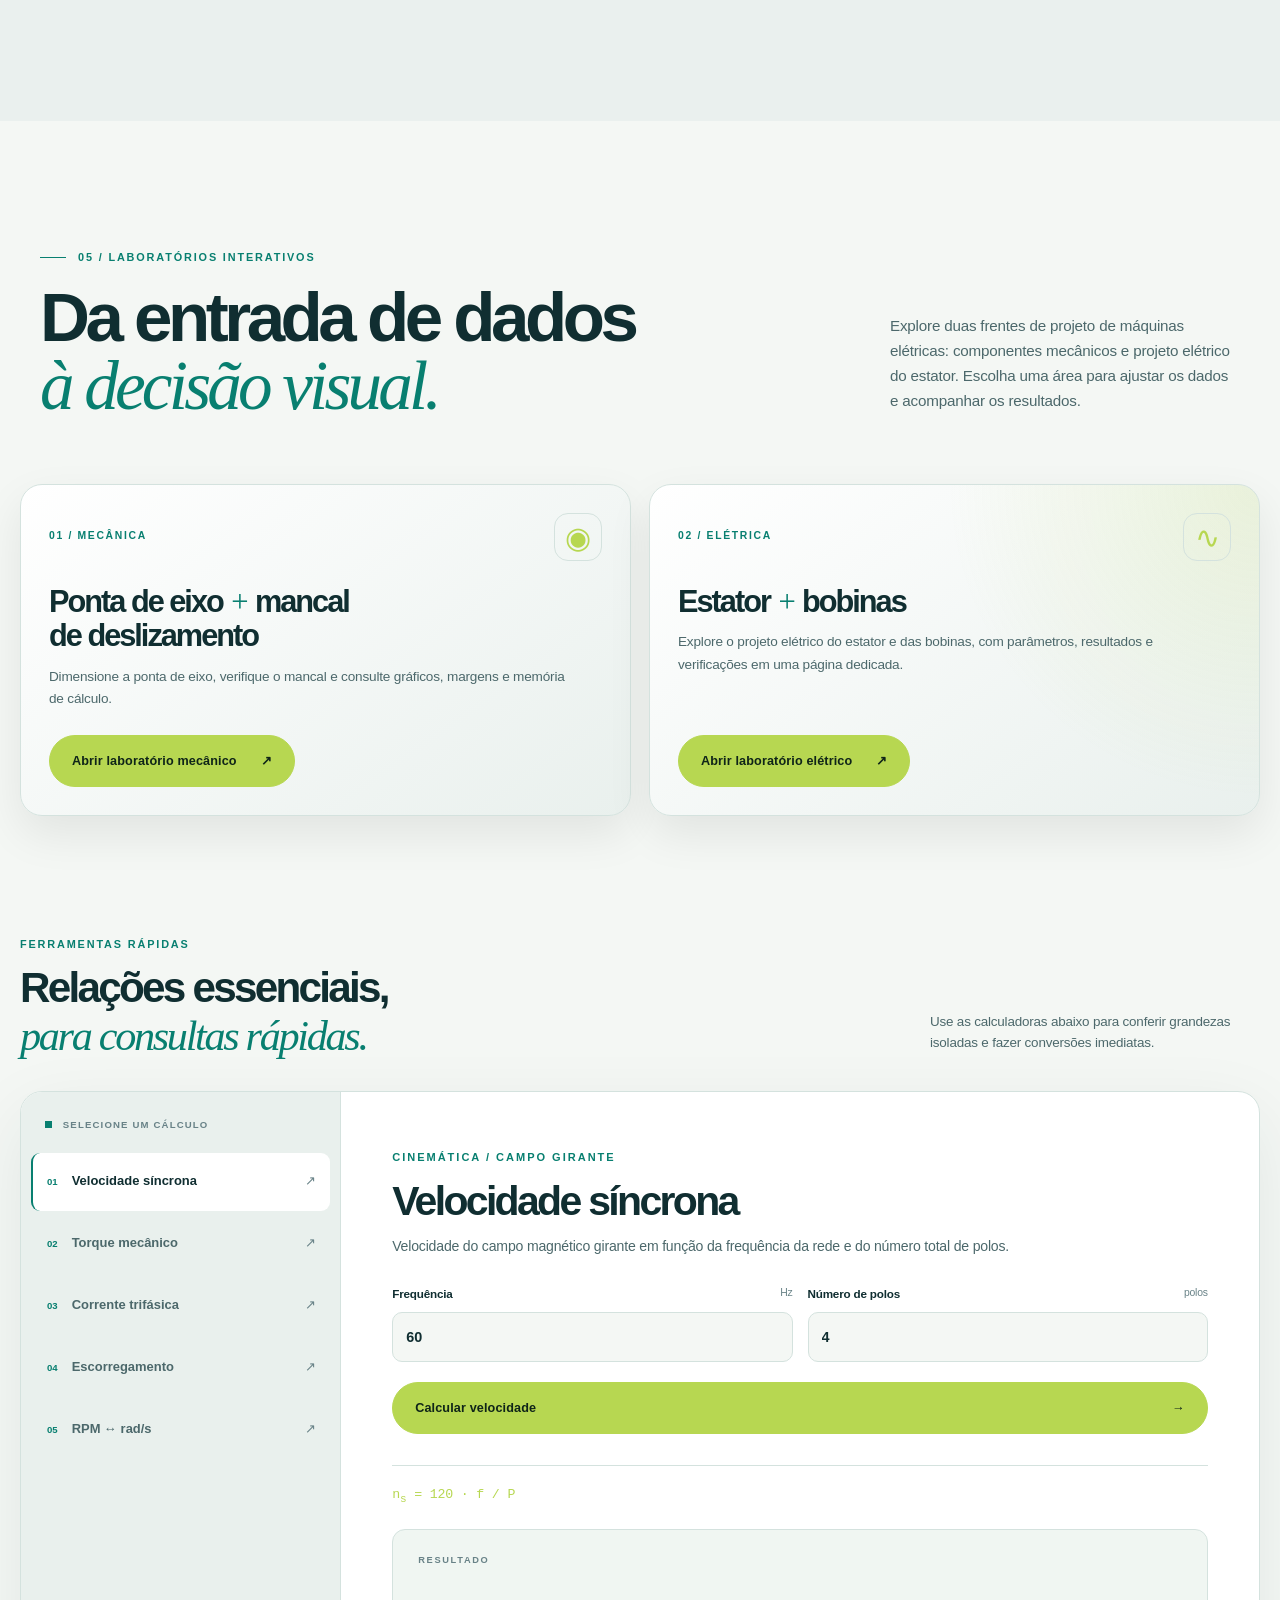
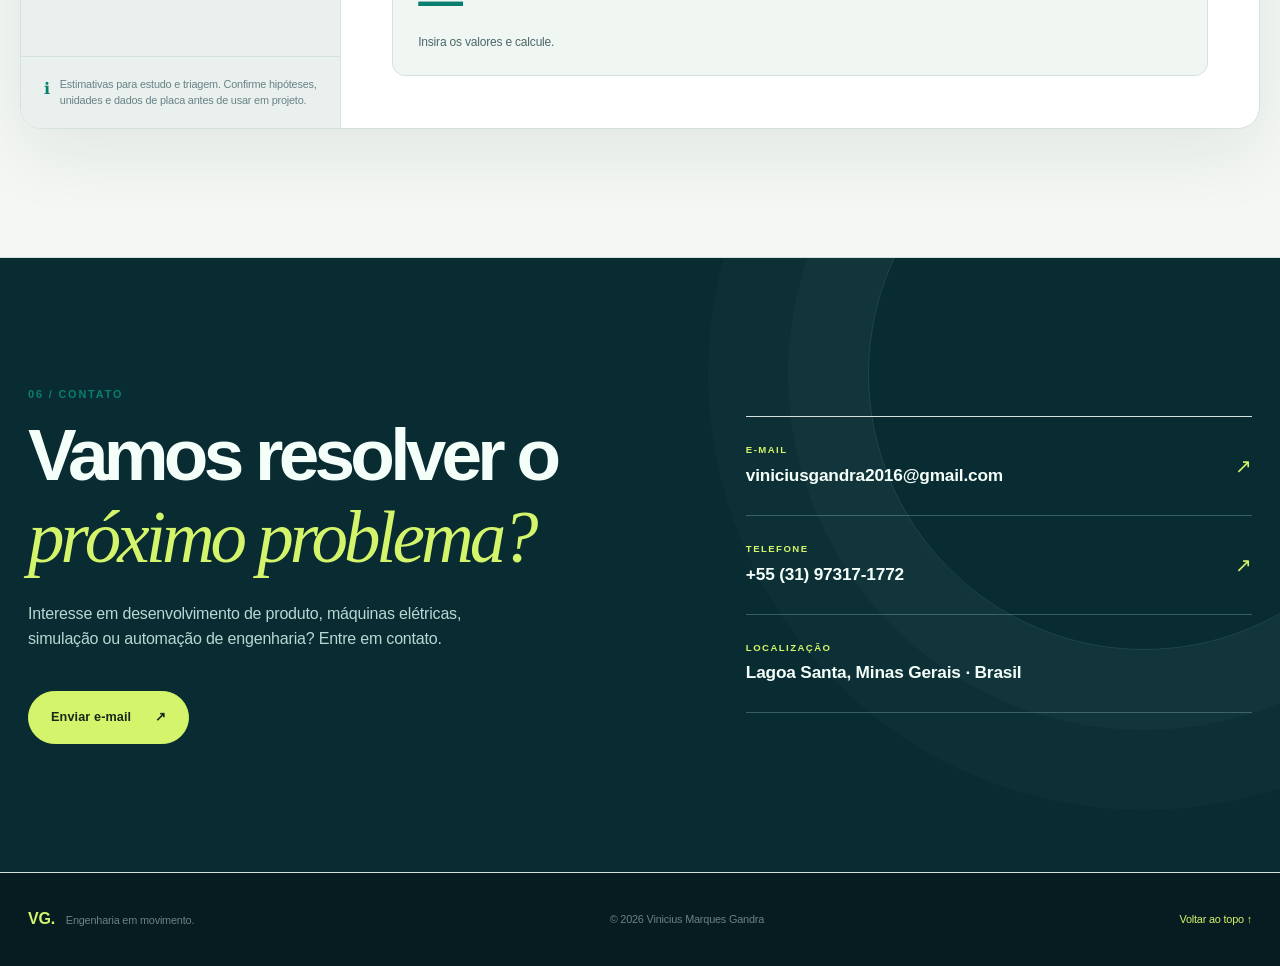
==== commit b01e8ab6: "Add files via upload" ====
--- a/index.html
+++ b/index.html
@@ -21,7 +21,7 @@
       <a class="brand" href="#inicio" aria-label="Vinicius Gandra, voltar ao início"><span class="brand-mark">VG<span>.</span></span><span class="brand-caption">ENGENHARIA<br>EM MOVIMENTO</span></a>
       <button class="menu-toggle icon-button" id="menu-toggle" type="button" aria-expanded="false" aria-controls="nav-links" aria-label="Abrir menu"><span></span><span></span><span></span></button>
       <div class="nav-links" id="nav-links">
-        <a href="#perfil">Perfil</a><a href="#atuacao">Atuação</a><a href="#experiencia">Trajetória</a><a href="#competencias">Competências</a><a href="./site-v2/laboratorio.html">Laboratório <span aria-hidden="true">↗</span></a>
+        <a href="#perfil">Perfil</a><a href="#atuacao">Atuação</a><a href="#experiencia">Trajetória</a><a href="#competencias">Competências</a><a href="#laboratorio">Laboratórios <span aria-hidden="true">↓</span></a>
         <a class="nav-contact" href="#contato">Contato <span aria-hidden="true">↗</span></a>
       </div>
       <button class="theme-toggle icon-button" id="theme-toggle" type="button" aria-label="Ativar tema claro" title="Alternar tema"><span class="theme-icon" aria-hidden="true">☼</span></button>
@@ -34,7 +34,7 @@
         <div class="eyebrow"><span class="signal"></span> ENGENHARIA MECÂNICA · P&D · MÁQUINAS ELÉTRICAS</div>
         <h1 id="hero-title">Engenharia que conecta <em>fenômenos físicos</em>, dados e soluções.</h1>
         <p class="hero-lead">Sou <strong>Vinicius Marques Gandra</strong>. Atuo no desenvolvimento de máquinas elétricas rotativas, integrando modelagem, cálculos, simulação e automação para transformar problemas complexos em decisões de engenharia.</p>
-        <div class="hero-actions"><a class="button button-primary" href="./site-v2/laboratorio.html">Explorar laboratório <span aria-hidden="true">↗</span></a><a class="button button-ghost" href="#experiencia">Conhecer trajetória <span aria-hidden="true">↓</span></a></div>
+        <div class="hero-actions"><a class="button button-primary" href="#laboratorio">Explorar laboratórios <span aria-hidden="true">↓</span></a><a class="button button-ghost" href="#experiencia">Conhecer trajetória <span aria-hidden="true">↓</span></a></div>
         <div class="hero-facts" aria-label="Informações principais"><span><strong>UFMG</strong>Engenharia Mecânica</span><span><strong>2025 — atual</strong>Máquinas elétricas</span><span><strong>MG · Brasil</strong>Lagoa Santa</span></div>
       </div>
       <div class="hero-visual reveal">
@@ -96,15 +96,20 @@
     </div></section>
 
     <section class="section shell section-pad" id="laboratorio" aria-labelledby="laboratorio-title">
-      <div class="section-heading row-heading reveal"><div><p class="kicker">05 / LABORATÓRIO INTERATIVO</p><h2 id="laboratorio-title">Da entrada de dados<br><em>à decisão visual.</em></h2></div><p>Explore o dimensionamento de ponta de eixo e o comportamento do mancal de deslizamento. Cada resultado mostra a hipótese, a margem e o próximo ponto de atenção.</p></div>
-      <div class="lab-overview reveal">
-        <div class="lab-overview-icon" aria-hidden="true">◉</div>
-        <div><span class="lab-overline">LABORATÓRIO DE ENGENHARIA / FERRAMENTA INTERATIVA</span><h3>Ponta de eixo + mancal de deslizamento</h3><p>Informe os parâmetros, acompanhe o recálculo automático e examine resultados, gráficos e memória de cálculo em uma página dedicada.</p></div>
-        <span class="lab-overview-code">01 — 02</span>
-      </div>
-      <div class="lab-entry reveal">
-        <div><span class="lab-step">ABRA UM CASO DE EXEMPLO</span><p>Explore o dimensionamento, ajuste as entradas e compartilhe o caso por link ou arquivo JSON.</p></div>
-        <a class="button button-primary" href="./site-v2/laboratorio.html">Abrir laboratório completo <span aria-hidden="true">↗</span></a>
+      <div class="section-heading row-heading reveal"><div><p class="kicker">05 / LABORATÓRIOS INTERATIVOS</p><h2 id="laboratorio-title">Da entrada de dados<br><em>à decisão visual.</em></h2></div><p>Explore duas frentes de projeto de máquinas elétricas: componentes mecânicos e projeto elétrico do estator. Escolha uma área para ajustar os dados e acompanhar os resultados.</p></div>
+      <div class="lab-paths reveal" aria-label="Escolha uma área do laboratório">
+        <article class="lab-path lab-path-mechanical">
+          <div class="lab-path-top"><span class="lab-path-index">01 / MECÂNICA</span><span class="lab-path-symbol" aria-hidden="true">◉</span></div>
+          <h3>Ponta de eixo <em>+</em> mancal de deslizamento</h3>
+          <p>Dimensione a ponta de eixo, verifique o mancal e consulte gráficos, margens e memória de cálculo.</p>
+          <a class="button button-primary" href="./site-v2/laboratorio.html">Abrir laboratório mecânico <span aria-hidden="true">↗</span></a>
+        </article>
+        <article class="lab-path lab-path-electrical">
+          <div class="lab-path-top"><span class="lab-path-index">02 / ELÉTRICA</span><span class="lab-path-symbol" aria-hidden="true">∿</span></div>
+          <h3>Estator <em>+</em> bobinas</h3>
+          <p>Explore o projeto elétrico do estator e das bobinas, com parâmetros, resultados e verificações em uma página dedicada.</p>
+          <a class="button button-primary" href="./site-v2/laboratorio-eletrico.html">Abrir laboratório elétrico <span aria-hidden="true">↗</span></a>
+        </article>
       </div>
 
       <div class="quick-heading reveal"><div><p class="kicker">FERRAMENTAS RÁPIDAS</p><h3>Relações essenciais,<br><em>para consultas rápidas.</em></h3></div><p>Use as calculadoras abaixo para conferir grandezas isoladas e fazer conversões imediatas.</p></div>
--- a/style.css
+++ b/style.css
@@ -526,8 +526,13 @@
 @media (hover: none) {
   .area-card:hover, .button:hover { transform: none; }
 }
-.lab-entry{display:flex;align-items:center;justify-content:space-between;gap:24px;padding:24px 28px;margin:0 0 42px;border:1px solid var(--line);border-radius:18px;background:var(--surface)}
-.lab-entry p{max-width:650px;margin:7px 0 0;color:var(--muted);font-size:.85rem}
-.lab-entry .button{flex:none;white-space:nowrap}
-.lab-entry+.quick-heading{margin-top:65px}
-@media(max-width:760px){.lab-entry{align-items:stretch;flex-direction:column;padding:22px}.lab-entry .button{white-space:normal}.lab-entry+.quick-heading{margin-top:52px}}
+.lab-paths{display:grid;grid-template-columns:repeat(2,minmax(0,1fr));gap:18px;margin-bottom:72px}
+.lab-path{display:flex;flex-direction:column;min-width:0;min-height:310px;padding:28px;border:1px solid var(--line);border-radius:22px;background:linear-gradient(145deg,var(--surface),var(--bg-alt));box-shadow:0 18px 45px rgba(0,0,0,.08)}
+.lab-path-electrical{background:radial-gradient(circle at 100% 0%,color-mix(in srgb,var(--accent-2) 16%,transparent),transparent 45%),linear-gradient(145deg,var(--surface),var(--bg-alt))}
+.lab-path-top{display:flex;align-items:center;justify-content:space-between;gap:16px;margin-bottom:24px}
+.lab-path-index{font-size:.65rem;font-weight:850;letter-spacing:.16em;color:var(--accent)}
+.lab-path-symbol{display:grid;place-items:center;width:48px;height:48px;flex:none;border:1px solid var(--line);border-radius:14px;color:var(--accent-2);font-size:1.9rem;line-height:1}
+.lab-path h3{max-width:420px;margin:0 0 12px;font-size:clamp(1.45rem,2.4vw,2.1rem)}
+.lab-path p{max-width:520px;margin:0 0 24px;color:var(--muted);font-size:.85rem;line-height:1.65}
+.lab-path .button{margin-top:auto;align-self:flex-start;max-width:100%}
+@media(max-width:760px){.lab-paths{grid-template-columns:1fr;gap:14px;margin-bottom:58px}.lab-path{min-height:0;padding:24px}.lab-path-top{margin-bottom:16px}.lab-path .button{width:100%}}
